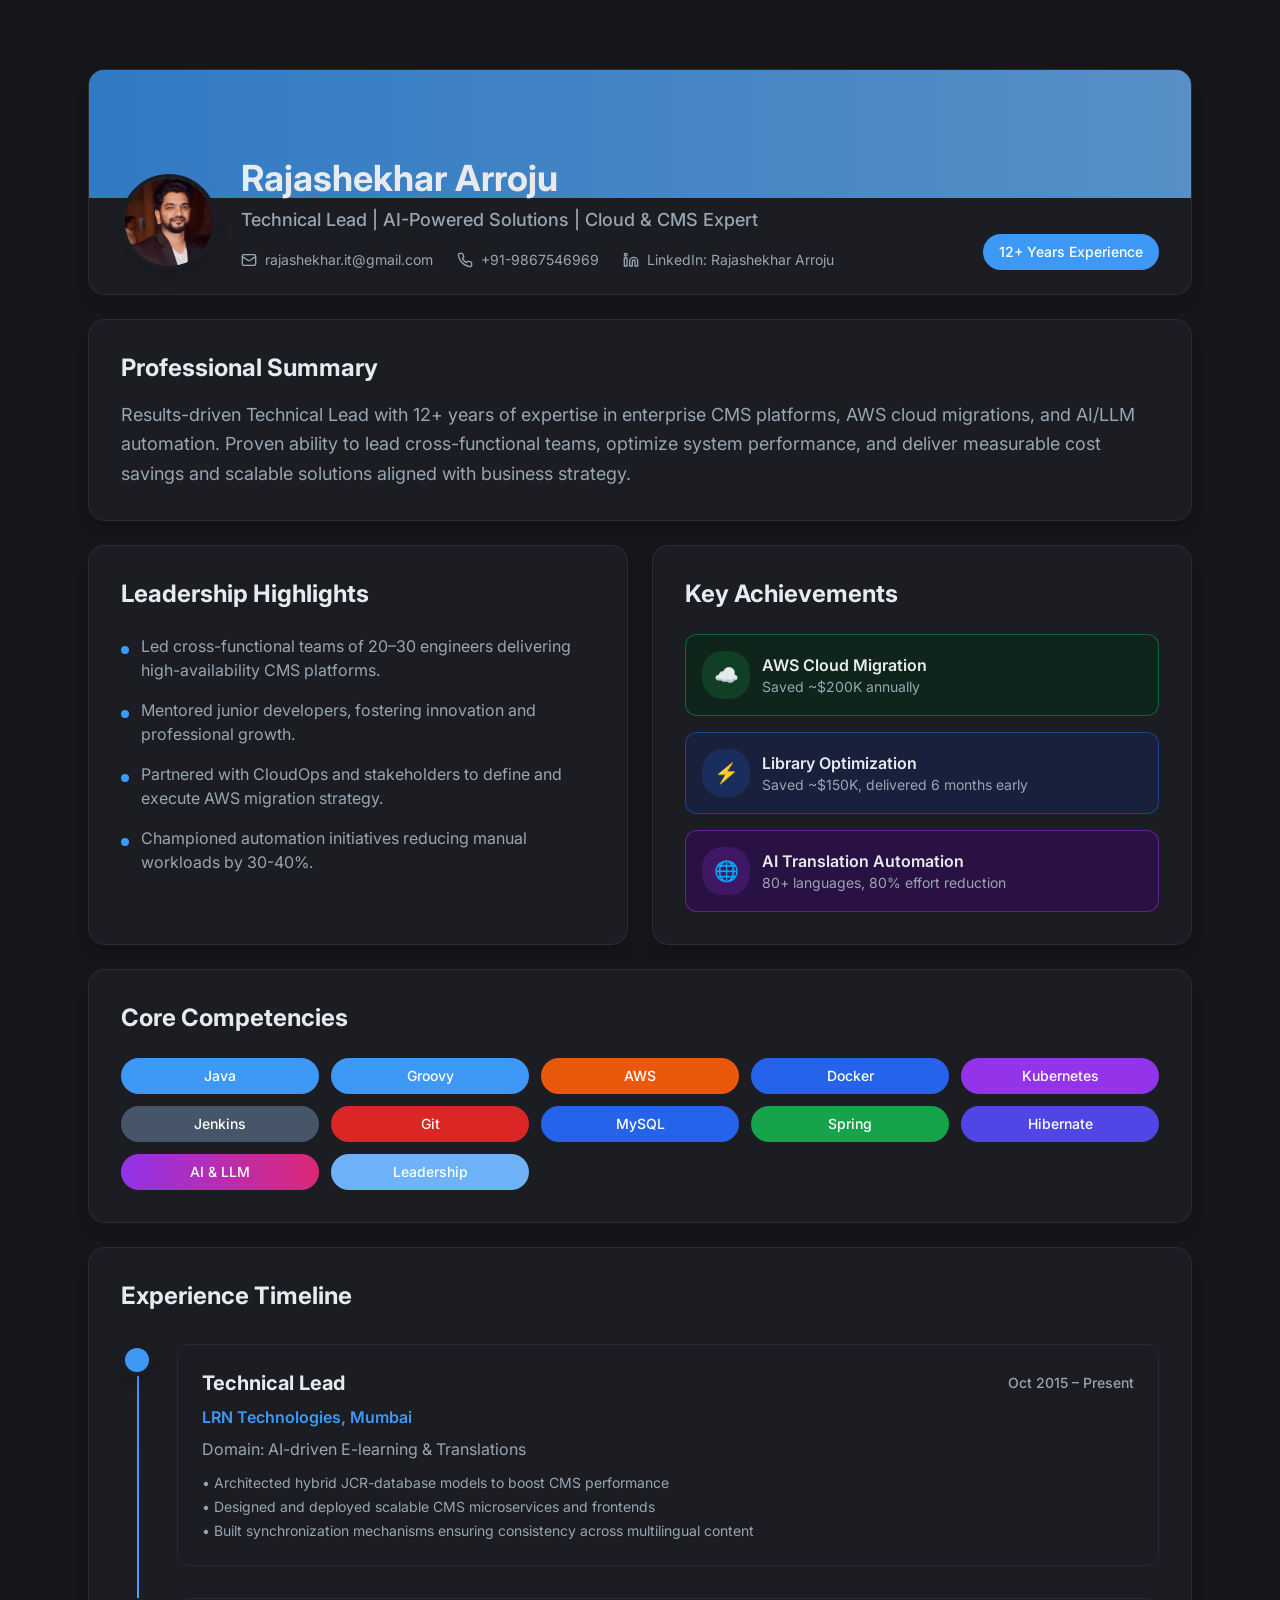
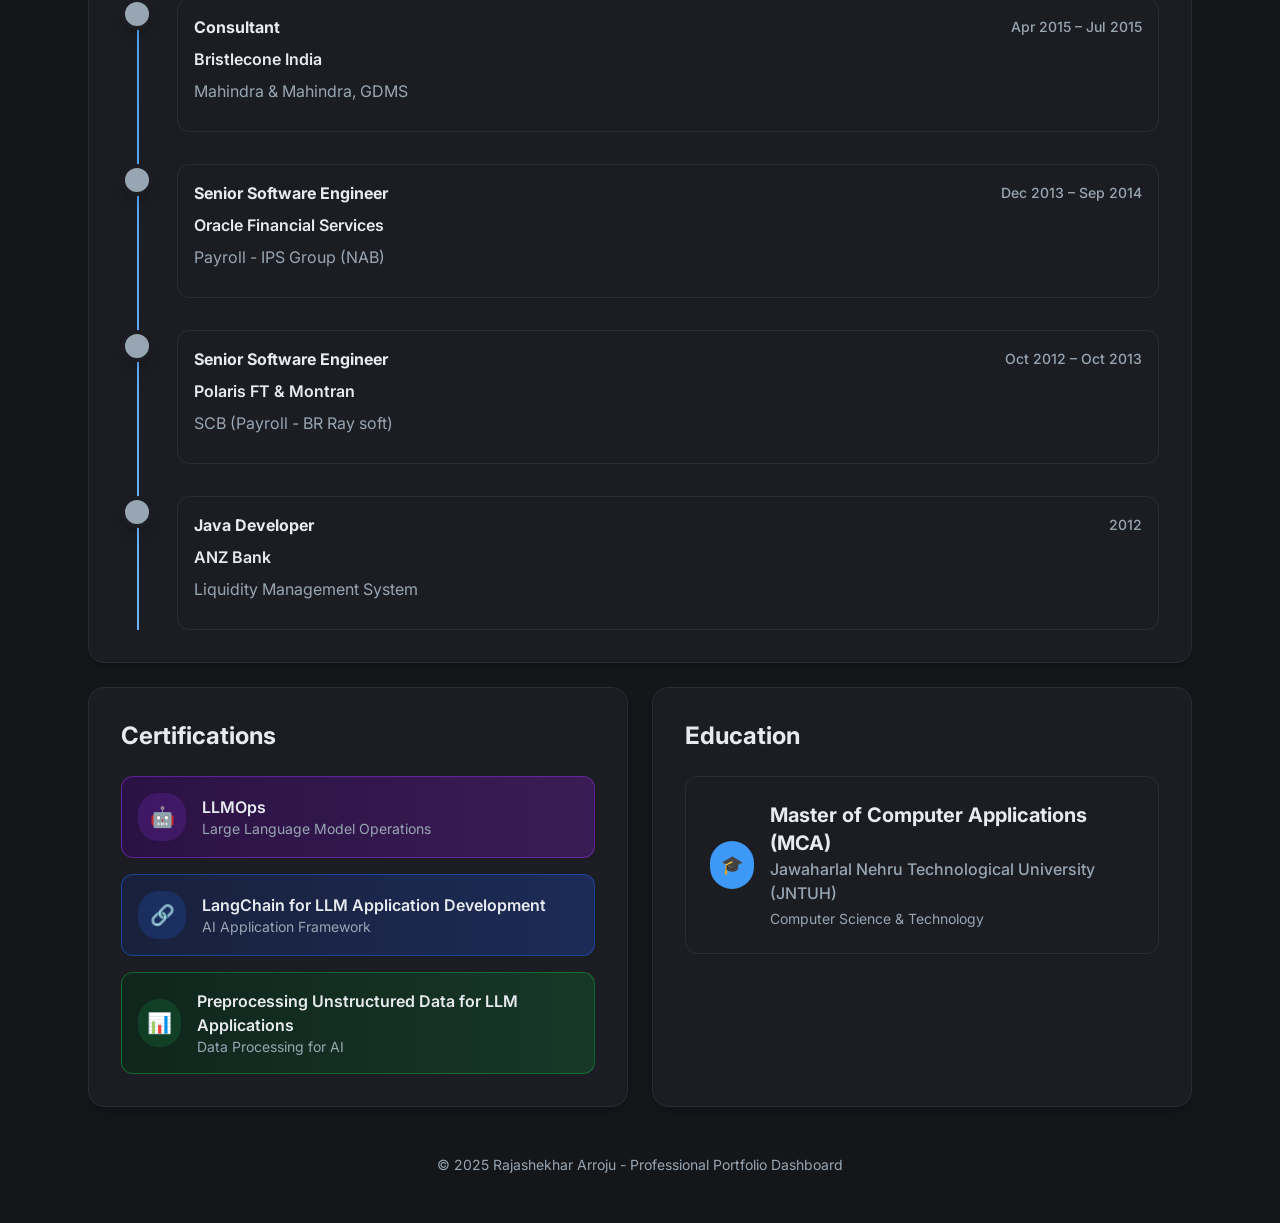
==== index.html @ a81dceb9 "commit" ====
<!DOCTYPE html>
<!-- saved from url=(0079)https://24772c05-4d89-42de-9562-863d1215e40b-00-3aj5iobzxlin5.spock.replit.dev/ -->
<html lang="en"><head><meta http-equiv="Content-Type" content="text/html; charset=UTF-8">
    <script type="module">
import { createHotContext } from "/@vite/client";
const hot = createHotContext("/__dummy__runtime-error-plugin");

function sendError(error) {
  if (!(error instanceof Error)) {
    error = new Error("(unknown runtime error)");
  }
  const serialized = {
    message: error.message,
    stack: error.stack,
  };
  hot.send("runtime-error-plugin:error", serialized);
}

window.addEventListener("error", (evt) => {
  sendError(evt.error);
});

window.addEventListener("unhandledrejection", (evt) => {
  sendError(evt.reason);
});
</script>

    <script type="module">
import RefreshRuntime from "/@react-refresh"
RefreshRuntime.injectIntoGlobalHook(window)
window.$RefreshReg$ = () => {}
window.$RefreshSig$ = () => (type) => type
window.__vite_plugin_react_preamble_installed__ = true
</script>

    <script type="module" src="./24772c05-4d89-42de-9562-863d1215e40b-00-3aj5iobzxlin5.spock.replit.dev_files/client"></script>

    
    <meta name="viewport" content="width=device-width, initial-scale=1.0, maximum-scale=1">
    <link rel="preconnect" href="https://fonts.googleapis.com/">
    <link rel="preconnect" href="https://fonts.gstatic.com/" crossorigin="">
    <link href="./24772c05-4d89-42de-9562-863d1215e40b-00-3aj5iobzxlin5.spock.replit.dev_files/css2" rel="stylesheet">
    <script type="module">"use strict";(()=>{var P="0.2.8";var T={HIGHLIGHT_COLOR:"#0079F2",HIGHLIGHT_BG:"#0079F210",ALLOWED_DOMAIN:".replit.dev"},Q=`
  [contenteditable] {
    outline: none !important;
  }

  [contenteditable]:focus {
    outline: none !important;
  }
`,Z=`
  .beacon-highlighter {
    content: '';
    position: absolute;
    z-index: ${Number.MAX_SAFE_INTEGER-3};
    box-sizing: border-box;
    pointer-events: none;
    outline: 2px dashed ${T.HIGHLIGHT_COLOR} !important;
    outline-offset: 0 !important;
    margin: 0 !important;
    padding: 0 !important;
    transform: none !important;
    background: ${T.HIGHLIGHT_BG} !important;
    opacity: 0;
  }
  
  .beacon-hover-highlighter {
    position: fixed;
    z-index: ${Number.MAX_SAFE_INTEGER};
  }
  
  .beacon-selected-highlighter {
    position: fixed;
    pointer-events: none;
    outline: 2px solid ${T.HIGHLIGHT_COLOR} !important;
    outline-offset: 3px !important;
    background: none !important;
  }
  
  .beacon-label {
    position: absolute;
    background-color: ${T.HIGHLIGHT_COLOR};
    color: #FFFFFF;
    padding: 4px 8px;
    border-radius: 4px;
    font-size: 14px;
    font-family: monospace;
    line-height: 1;
    white-space: nowrap;
    box-shadow: 0 2px 4px rgba(0,0,0,0.2);
    transform: translateY(-100%);
    margin-top: -4px;
    left: 0;
    z-index: ${Number.MAX_SAFE_INTEGER-2};
    pointer-events: none;
    opacity: 0;
  }
  
  .beacon-hover-label {
    position: fixed;
    z-index: ${Number.MAX_SAFE_INTEGER};
  }
  
  .beacon-selected-label {
    position: fixed;
    pointer-events: none;
  }
  
  .beacon-sibling-highlighter {
    position: fixed;
    pointer-events: none;
    outline: 2px dashed ${T.HIGHLIGHT_COLOR} !important;
    outline-offset: 0 !important;
    margin: 0 !important;
    padding: 0 !important;
    transform: none !important;
    background: ${T.HIGHLIGHT_BG} !important;
  }
`;function Ne(e,i){return e[13]=1,e[14]=i>>8,e[15]=i&255,e[16]=i>>8,e[17]=i&255,e}var oe=112,le=72,ae=89,ce=115,W;function De(){let e=new Int32Array(256);for(let i=0;i<256;i++){let t=i;for(let n=0;n<8;n++)t=t&1?3988292384^t>>>1:t>>>1;e[i]=t}return e}function Ie(e){let i=-1;W||(W=De());for(let t=0;t<e.length;t++)i=W[(i^e[t])&255]^i>>>8;return i^-1}function Me(e){let i=e.length-1;for(let t=i;t>=4;t--)if(e[t-4]===9&&e[t-3]===oe&&e[t-2]===le&&e[t-1]===ae&&e[t]===ce)return t-3;return 0}function Re(e,i,t=!1){let n=new Uint8Array(13);i*=39.3701,n[0]=oe,n[1]=le,n[2]=ae,n[3]=ce,n[4]=i>>>24,n[5]=i>>>16,n[6]=i>>>8,n[7]=i&255,n[8]=n[4],n[9]=n[5],n[10]=n[6],n[11]=n[7],n[12]=1;let o=Ie(n),r=new Uint8Array(4);if(r[0]=o>>>24,r[1]=o>>>16,r[2]=o>>>8,r[3]=o&255,t){let l=Me(e);return e.set(n,l),e.set(r,l+13),e}else{let l=new Uint8Array(4);l[0]=0,l[1]=0,l[2]=0,l[3]=9;let s=new Uint8Array(54);return s.set(e,0),s.set(l,33),s.set(n,37),s.set(r,50),s}}var he="[modern-screenshot]",C=typeof window<"u",_e=C&&"Worker"in window,Oe=C&&"atob"in window,qt=C&&"btoa"in window,V=C?window.navigator?.userAgent:"",de=V.includes("Chrome"),k=V.includes("AppleWebKit")&&!de,q=V.includes("Firefox"),Pe=e=>e&&"__CONTEXT__"in e,ke=e=>e.constructor.name==="CSSFontFaceRule",Fe=e=>e.constructor.name==="CSSImportRule",y=e=>e.nodeType===1,I=e=>typeof e.className=="object",ge=e=>e.tagName==="image",Ue=e=>e.tagName==="use",x=e=>y(e)&&typeof e.style<"u"&&!I(e),$e=e=>e.nodeType===8,Be=e=>e.nodeType===3,L=e=>e.tagName==="IMG",F=e=>e.tagName==="VIDEO",We=e=>e.tagName==="CANVAS",Ge=e=>e.tagName==="TEXTAREA",Ve=e=>e.tagName==="INPUT",qe=e=>e.tagName==="STYLE",je=e=>e.tagName==="SCRIPT",ze=e=>e.tagName==="SELECT",Xe=e=>e.tagName==="SLOT",Ye=e=>e.tagName==="IFRAME",Ke=(...e)=>console.warn(he,...e);function Je(e){let i=e?.createElement?.("canvas");return i&&(i.height=i.width=1),!!i&&"toDataURL"in i&&!!i.toDataURL("image/webp").includes("image/webp")}var G=e=>e.startsWith("data:");function ue(e,i){if(e.match(/^[a-z]+:\/\//i))return e;if(C&&e.match(/^\/\//))return window.location.protocol+e;if(e.match(/^[a-z]+:/i)||!C)return e;let t=U().implementation.createHTMLDocument(),n=t.createElement("base"),o=t.createElement("a");return t.head.appendChild(n),t.body.appendChild(o),i&&(n.href=i),o.href=e,o.href}function U(e){return(e&&y(e)?e?.ownerDocument:e)??window.document}var $="http://www.w3.org/2000/svg";function Qe(e,i,t){let n=U(t).createElementNS($,"svg");return n.setAttributeNS(null,"width",e.toString()),n.setAttributeNS(null,"height",i.toString()),n.setAttributeNS(null,"viewBox",`0 0 ${e} ${i}`),n}function Ze(e,i){let t=new XMLSerializer().serializeToString(e);return i&&(t=t.replace(/[\u0000-\u0008\v\f\u000E-\u001F\uD800-\uDFFF\uFFFE\uFFFF]/gu,"")),`data:image/svg+xml;charset=utf-8,${encodeURIComponent(t)}`}async function et(e,i="image/png",t=1){try{return await new Promise((n,o)=>{e.toBlob(r=>{r?n(r):o(new Error("Blob is null"))},i,t)})}catch(n){if(Oe)return tt(e.toDataURL(i,t));throw n}}function tt(e){let[i,t]=e.split(","),n=i.match(/data:(.+);/)?.[1]??void 0,o=window.atob(t),r=o.length,l=new Uint8Array(r);for(let s=0;s<r;s+=1)l[s]=o.charCodeAt(s);return new Blob([l],{type:n})}function me(e,i){return new Promise((t,n)=>{let o=new FileReader;o.onload=()=>t(o.result),o.onerror=()=>n(o.error),o.onabort=()=>n(new Error(`Failed read blob to ${i}`)),i==="dataUrl"?o.readAsDataURL(e):i==="arrayBuffer"&&o.readAsArrayBuffer(e)})}var it=e=>me(e,"dataUrl"),nt=e=>me(e,"arrayBuffer");function H(e,i){let t=U(i).createElement("img");return t.decoding="sync",t.loading="eager",t.src=e,t}function N(e,i){return new Promise(t=>{let{timeout:n,ownerDocument:o,onError:r,onWarn:l}=i??{},s=typeof e=="string"?H(e,U(o)):e,c=null,h=null;function a(){t(s),c&&clearTimeout(c),h?.()}if(n&&(c=setTimeout(a,n)),F(s)){let d=s.currentSrc||s.src;if(!d)return s.poster?N(s.poster,i).then(t):a();if(s.readyState>=2)return a();let g=a,m=u=>{l?.("Failed video load",d,u),r?.(u),a()};h=()=>{s.removeEventListener("loadeddata",g),s.removeEventListener("error",m)},s.addEventListener("loadeddata",g,{once:!0}),s.addEventListener("error",m,{once:!0})}else{let d=ge(s)?s.href.baseVal:s.currentSrc||s.src;if(!d)return a();let g=async()=>{if(L(s)&&"decode"in s)try{await s.decode()}catch(u){l?.("Failed to decode image, trying to render anyway",s.dataset.originalSrc||d,u)}a()},m=u=>{l?.("Failed image load",s.dataset.originalSrc||d,u),a()};if(L(s)&&s.complete)return g();h=()=>{s.removeEventListener("load",g),s.removeEventListener("error",m)},s.addEventListener("load",g,{once:!0}),s.addEventListener("error",m,{once:!0})}})}async function rt(e,i){x(e)&&(L(e)||F(e)?await N(e,i):await Promise.all(["img","video"].flatMap(t=>Array.from(e.querySelectorAll(t)).map(n=>N(n,i)))))}var fe=function(){let i=0,t=()=>`0000${(Math.random()*36**4<<0).toString(36)}`.slice(-4);return()=>(i+=1,`u${t()}${i}`)}();function pe(e){return e?.split(",").map(i=>i.trim().replace(/"|'/g,"").toLowerCase()).filter(Boolean)}var ee=0;function st(e){let i=`${he}[#${ee}]`;return ee++,{time:t=>e&&console.time(`${i} ${t}`),timeEnd:t=>e&&console.timeEnd(`${i} ${t}`),warn:(...t)=>e&&Ke(...t)}}function ot(e){return{cache:e?"no-cache":"force-cache"}}async function j(e,i){return Pe(e)?e:lt(e,{...i,autoDestruct:!0})}async function lt(e,i){let{scale:t=1,workerUrl:n,workerNumber:o=1}=i||{},r=!!i?.debug,l=i?.features??!0,s=e.ownerDocument??(C?window.document:void 0),c=e.ownerDocument?.defaultView??(C?window:void 0),h=new Map,a={width:0,height:0,quality:1,type:"image/png",scale:t,backgroundColor:null,style:null,filter:null,maximumCanvasSize:0,timeout:3e4,progress:null,debug:r,fetch:{requestInit:ot(i?.fetch?.bypassingCache),placeholderImage:"[data-uri]",bypassingCache:!1,...i?.fetch},fetchFn:null,font:{},drawImageInterval:100,workerUrl:null,workerNumber:o,onCloneNode:null,onEmbedNode:null,onCreateForeignObjectSvg:null,includeStyleProperties:null,autoDestruct:!1,...i,__CONTEXT__:!0,log:st(r),node:e,ownerDocument:s,ownerWindow:c,dpi:t===1?null:96*t,svgStyleElement:be(s),svgDefsElement:s?.createElementNS($,"defs"),svgStyles:new Map,defaultComputedStyles:new Map,workers:[...Array.from({length:_e&&n&&o?o:0})].map(()=>{try{let m=new Worker(n);return m.onmessage=async u=>{let{url:f,result:p}=u.data;p?h.get(f)?.resolve?.(p):h.get(f)?.reject?.(new Error(`Error receiving message from worker: ${f}`))},m.onmessageerror=u=>{let{url:f}=u.data;h.get(f)?.reject?.(new Error(`Error receiving message from worker: ${f}`))},m}catch(m){return a.log.warn("Failed to new Worker",m),null}}).filter(Boolean),fontFamilies:new Map,fontCssTexts:new Map,acceptOfImage:`${[Je(s)&&"image/webp","image/svg+xml","image/*","*/*"].filter(Boolean).join(",")};q=0.8`,requests:h,drawImageCount:0,tasks:[],features:l,isEnable:m=>m==="restoreScrollPosition"?typeof l=="boolean"?!1:l[m]??!1:typeof l=="boolean"?l:l[m]??!0};a.log.time("wait until load"),await rt(e,{timeout:a.timeout,onWarn:a.log.warn}),a.log.timeEnd("wait until load");let{width:d,height:g}=at(e,a);return a.width=d,a.height=g,a}function be(e){if(!e)return;let i=e.createElement("style"),t=i.ownerDocument.createTextNode(`
.______background-clip--text {
  background-clip: text;
  -webkit-background-clip: text;
}
`);return i.appendChild(t),i}function at(e,i){let{width:t,height:n}=i;if(y(e)&&(!t||!n)){let o=e.getBoundingClientRect();t=t||o.width||Number(e.getAttribute("width"))||0,n=n||o.height||Number(e.getAttribute("height"))||0}return{width:t,height:n}}async function ct(e,i){let{log:t,timeout:n,drawImageCount:o,drawImageInterval:r}=i;t.time("image to canvas");let l=await N(e,{timeout:n,onWarn:i.log.warn}),{canvas:s,context2d:c}=ht(e.ownerDocument,i),h=()=>{try{c?.drawImage(l,0,0,s.width,s.height)}catch(a){i.log.warn("Failed to drawImage",a)}};if(h(),i.isEnable("fixSvgXmlDecode"))for(let a=0;a<o;a++)await new Promise(d=>{setTimeout(()=>{h(),d()},a+r)});return i.drawImageCount=0,t.timeEnd("image to canvas"),s}function ht(e,i){let{width:t,height:n,scale:o,backgroundColor:r,maximumCanvasSize:l}=i,s=e.createElement("canvas");s.width=Math.floor(t*o),s.height=Math.floor(n*o),s.style.width=`${t}px`,s.style.height=`${n}px`,l&&(s.width>l||s.height>l)&&(s.width>l&&s.height>l?s.width>s.height?(s.height*=l/s.width,s.width=l):(s.width*=l/s.height,s.height=l):s.width>l?(s.height*=l/s.width,s.width=l):(s.width*=l/s.height,s.height=l));let c=s.getContext("2d");return c&&r&&(c.fillStyle=r,c.fillRect(0,0,s.width,s.height)),{canvas:s,context2d:c}}function Ee(e,i){if(e.ownerDocument)try{let r=e.toDataURL();if(r!=="data:,")return H(r,e.ownerDocument)}catch(r){i.log.warn("Failed to clone canvas",r)}let t=e.cloneNode(!1),n=e.getContext("2d"),o=t.getContext("2d");try{return n&&o&&o.putImageData(n.getImageData(0,0,e.width,e.height),0,0),t}catch(r){i.log.warn("Failed to clone canvas",r)}return t}function dt(e,i){try{if(e?.contentDocument?.body)return z(e.contentDocument.body,i)}catch(t){i.log.warn("Failed to clone iframe",t)}return e.cloneNode(!1)}function gt(e){let i=e.cloneNode(!1);return e.currentSrc&&e.currentSrc!==e.src&&(i.src=e.currentSrc,i.srcset=""),i.loading==="lazy"&&(i.loading="eager"),i}async function ut(e,i){if(e.ownerDocument&&!e.currentSrc&&e.poster)return H(e.poster,e.ownerDocument);let t=e.cloneNode(!1);t.crossOrigin="anonymous",e.currentSrc&&e.currentSrc!==e.src&&(t.src=e.currentSrc);let n=t.ownerDocument;if(n){let o=!0;if(await N(t,{onError:()=>o=!1,onWarn:i.log.warn}),!o)return e.poster?H(e.poster,e.ownerDocument):t;t.currentTime=e.currentTime,await new Promise(l=>{t.addEventListener("seeked",l,{once:!0})});let r=n.createElement("canvas");r.width=e.offsetWidth,r.height=e.offsetHeight;try{let l=r.getContext("2d");l&&l.drawImage(t,0,0,r.width,r.height)}catch(l){return i.log.warn("Failed to clone video",l),e.poster?H(e.poster,e.ownerDocument):t}return Ee(r,i)}return t}function mt(e,i){return We(e)?Ee(e,i):Ye(e)?dt(e,i):L(e)?gt(e):F(e)?ut(e,i):e.cloneNode(!1)}function ft(e){let i=e.sandbox;if(!i){let{ownerDocument:t}=e;try{t&&(i=t.createElement("iframe"),i.id=`__SANDBOX__-${fe()}`,i.width="0",i.height="0",i.style.visibility="hidden",i.style.position="fixed",t.body.appendChild(i),i.contentWindow?.document.write('<!DOCTYPE html><meta charset="UTF-8"><title></title><body>'),e.sandbox=i)}catch(n){e.log.warn("Failed to getSandBox",n)}}return i}var pt=["width","height","-webkit-text-fill-color"],bt=["stroke","fill"];function we(e,i,t){let{defaultComputedStyles:n}=t,o=e.nodeName.toLowerCase(),r=I(e)&&o!=="svg",l=r?bt.map(f=>[f,e.getAttribute(f)]).filter(([,f])=>f!==null):[],s=[r&&"svg",o,l.map((f,p)=>`${f}=${p}`).join(","),i].filter(Boolean).join(":");if(n.has(s))return n.get(s);let h=ft(t)?.contentWindow;if(!h)return new Map;let a=h?.document,d,g;r?(d=a.createElementNS($,"svg"),g=d.ownerDocument.createElementNS(d.namespaceURI,o),l.forEach(([f,p])=>{g.setAttributeNS(null,f,p)}),d.appendChild(g)):d=g=a.createElement(o),g.textContent=" ",a.body.appendChild(d);let m=h.getComputedStyle(g,i),u=new Map;for(let f=m.length,p=0;p<f;p++){let b=m.item(p);pt.includes(b)||u.set(b,m.getPropertyValue(b))}return a.body.removeChild(d),n.set(s,u),u}function ve(e,i,t){let n=new Map,o=[],r=new Map;if(t)for(let s of t)l(s);else for(let s=e.length,c=0;c<s;c++){let h=e.item(c);l(h)}for(let s=o.length,c=0;c<s;c++)r.get(o[c])?.forEach((h,a)=>n.set(a,h));function l(s){let c=e.getPropertyValue(s),h=e.getPropertyPriority(s),a=s.lastIndexOf("-"),d=a>-1?s.substring(0,a):void 0;if(d){let g=r.get(d);g||(g=new Map,r.set(d,g)),g.set(s,[c,h])}i.get(s)===c&&!h||(d?o.push(d):n.set(s,[c,h]))}return n}function Et(e,i,t,n){let{ownerWindow:o,includeStyleProperties:r,currentParentNodeStyle:l}=n,s=i.style,c=o.getComputedStyle(e),h=we(e,null,n);l?.forEach((d,g)=>{h.delete(g)});let a=ve(c,h,r);a.delete("transition-property"),a.delete("all"),a.delete("d"),a.delete("content"),t&&(a.delete("margin-top"),a.delete("margin-right"),a.delete("margin-bottom"),a.delete("margin-left"),a.delete("margin-block-start"),a.delete("margin-block-end"),a.delete("margin-inline-start"),a.delete("margin-inline-end"),a.set("box-sizing",["border-box",""])),a.get("background-clip")?.[0]==="text"&&i.classList.add("______background-clip--text"),de&&(a.has("font-kerning")||a.set("font-kerning",["normal",""]),(a.get("overflow-x")?.[0]==="hidden"||a.get("overflow-y")?.[0]==="hidden")&&a.get("text-overflow")?.[0]==="ellipsis"&&e.scrollWidth===e.clientWidth&&a.set("text-overflow",["clip",""]));for(let d=s.length,g=0;g<d;g++)s.removeProperty(s.item(g));return a.forEach(([d,g],m)=>{s.setProperty(m,d,g)}),a}function wt(e,i){(Ge(e)||Ve(e)||ze(e))&&i.setAttribute("value",e.value)}var vt=[":before",":after"],yt=[":-webkit-scrollbar",":-webkit-scrollbar-button",":-webkit-scrollbar-thumb",":-webkit-scrollbar-track",":-webkit-scrollbar-track-piece",":-webkit-scrollbar-corner",":-webkit-resizer"];function St(e,i,t,n,o){let{ownerWindow:r,svgStyleElement:l,svgStyles:s,currentNodeStyle:c}=n;if(!l||!r)return;function h(a){let d=r.getComputedStyle(e,a),g=d.getPropertyValue("content");if(!g||g==="none")return;o?.(g),g=g.replace(/(')|(")|(counter\(.+\))/g,"");let m=[fe()],u=we(e,a,n);c?.forEach((E,v)=>{u.delete(v)});let f=ve(d,u,n.includeStyleProperties);f.delete("content"),f.delete("-webkit-locale"),f.get("background-clip")?.[0]==="text"&&i.classList.add("______background-clip--text");let p=[`content: '${g}';`];if(f.forEach(([E,v],A)=>{p.push(`${A}: ${E}${v?" !important":""};`)}),p.length===1)return;try{i.className=[i.className,...m].join(" ")}catch(E){n.log.warn("Failed to copyPseudoClass",E);return}let b=p.join(`
  `),w=s.get(b);w||(w=[],s.set(b,w)),w.push(`.${m[0]}:${a}`)}vt.forEach(h),t&&yt.forEach(h)}var te=new Set(["symbol"]);async function ie(e,i,t,n,o){if(y(t)&&(qe(t)||je(t))||n.filter&&!n.filter(t))return;te.has(i.nodeName)||te.has(t.nodeName)?n.currentParentNodeStyle=void 0:n.currentParentNodeStyle=n.currentNodeStyle;let r=await z(t,n,!1,o);n.isEnable("restoreScrollPosition")&&At(e,r),i.appendChild(r)}async function ne(e,i,t,n){let o=(y(e)?e.shadowRoot?.firstChild:void 0)??e.firstChild;for(let r=o;r;r=r.nextSibling)if(!$e(r))if(y(r)&&Xe(r)&&typeof r.assignedNodes=="function"){let l=r.assignedNodes();for(let s=0;s<l.length;s++)await ie(e,i,l[s],t,n)}else await ie(e,i,r,t,n)}function At(e,i){if(!x(e)||!x(i))return;let{scrollTop:t,scrollLeft:n}=e;if(!t&&!n)return;let{transform:o}=i.style,r=new DOMMatrix(o),{a:l,b:s,c,d:h}=r;r.a=1,r.b=0,r.c=0,r.d=1,r.translateSelf(-n,-t),r.a=l,r.b=s,r.c=c,r.d=h,i.style.transform=r.toString()}function Tt(e,i){let{backgroundColor:t,width:n,height:o,style:r}=i,l=e.style;if(t&&l.setProperty("background-color",t,"important"),n&&l.setProperty("width",`${n}px`,"important"),o&&l.setProperty("height",`${o}px`,"important"),r)for(let s in r)l[s]=r[s]}var Ct=/^[\w-:]+$/;async function z(e,i,t=!1,n){let{ownerDocument:o,ownerWindow:r,fontFamilies:l}=i;if(o&&Be(e))return n&&/\S/.test(e.data)&&n(e.data),o.createTextNode(e.data);if(o&&r&&y(e)&&(x(e)||I(e))){let c=await mt(e,i);if(i.isEnable("removeAbnormalAttributes")){let u=c.getAttributeNames();for(let f=u.length,p=0;p<f;p++){let b=u[p];Ct.test(b)||c.removeAttribute(b)}}let h=i.currentNodeStyle=Et(e,c,t,i);t&&Tt(c,i);let a=!1;if(i.isEnable("copyScrollbar")){let u=[h.get("overflow-x")?.[0],h.get("overflow-y")?.[0]];a=u.includes("scroll")||(u.includes("auto")||u.includes("overlay"))&&(e.scrollHeight>e.clientHeight||e.scrollWidth>e.clientWidth)}let d=h.get("text-transform")?.[0],g=pe(h.get("font-family")?.[0]),m=g?u=>{d==="uppercase"?u=u.toUpperCase():d==="lowercase"?u=u.toLowerCase():d==="capitalize"&&(u=u[0].toUpperCase()+u.substring(1)),g.forEach(f=>{let p=l.get(f);p||l.set(f,p=new Set),u.split("").forEach(b=>p.add(b))})}:void 0;return St(e,c,a,i,m),wt(e,c),F(e)||await ne(e,c,i,m),c}let s=e.cloneNode(!1);return await ne(e,s,i),s}function Ht(e){if(e.ownerDocument=void 0,e.ownerWindow=void 0,e.svgStyleElement=void 0,e.svgDefsElement=void 0,e.svgStyles.clear(),e.defaultComputedStyles.clear(),e.sandbox){try{e.sandbox.remove()}catch(i){e.log.warn("Failed to destroyContext",i)}e.sandbox=void 0}e.workers=[],e.fontFamilies.clear(),e.fontCssTexts.clear(),e.requests.clear(),e.tasks=[]}function Lt(e){let{url:i,timeout:t,responseType:n,...o}=e,r=new AbortController,l=t?setTimeout(()=>r.abort(),t):void 0;return fetch(i,{signal:r.signal,...o}).then(s=>{if(!s.ok)throw new Error("Failed fetch, not 2xx response",{cause:s});switch(n){case"arrayBuffer":return s.arrayBuffer();case"dataUrl":return s.blob().then(it);case"text":default:return s.text()}}).finally(()=>clearTimeout(l))}function D(e,i){let{url:t,requestType:n="text",responseType:o="text",imageDom:r}=i,l=t,{timeout:s,acceptOfImage:c,requests:h,fetchFn:a,fetch:{requestInit:d,bypassingCache:g,placeholderImage:m},font:u,workers:f,fontFamilies:p}=e;n==="image"&&(k||q)&&e.drawImageCount++;let b=h.get(t);if(!b){g&&g instanceof RegExp&&g.test(l)&&(l+=(/\?/.test(l)?"&":"?")+new Date().getTime());let w=n.startsWith("font")&&u&&u.minify,E=new Set;w&&n.split(";")[1].split(",").forEach(O=>{p.has(O)&&p.get(O).forEach(J=>E.add(J))});let v=w&&E.size,A={url:l,timeout:s,responseType:v?"arrayBuffer":o,headers:n==="image"?{accept:c}:void 0,...d};b={type:n,resolve:void 0,reject:void 0,response:null},b.response=(async()=>{if(a&&n==="image"){let S=await a(t);if(S)return S}return!k&&t.startsWith("http")&&f.length?new Promise((S,O)=>{f[h.size&f.length-1].postMessage({rawUrl:t,...A}),b.resolve=S,b.reject=O}):Lt(A)})().catch(S=>{if(h.delete(t),n==="image"&&m)return e.log.warn("Failed to fetch image base64, trying to use placeholder image",l),typeof m=="string"?m:m(r);throw S}),h.set(t,b)}return b.response}async function ye(e,i,t,n){if(!Se(e))return e;for(let[o,r]of xt(e,i))try{let l=await D(t,{url:r,requestType:n?"image":"text",responseType:"dataUrl"});e=e.replace(Nt(o),`$1${l}$3`)}catch(l){t.log.warn("Failed to fetch css data url",o,l)}return e}function Se(e){return/url\((['"]?)([^'"]+?)\1\)/.test(e)}var Ae=/url\((['"]?)([^'"]+?)\1\)/g;function xt(e,i){let t=[];return e.replace(Ae,(n,o,r)=>(t.push([r,ue(r,i)]),n)),t.filter(([n])=>!G(n))}function Nt(e){let i=e.replace(/([.*+?^${}()|\[\]\/\\])/g,"\\$1");return new RegExp(`(url\\(['"]?)(${i})(['"]?\\))`,"g")}var Dt=["background-image","border-image-source","-webkit-border-image","-webkit-mask-image","list-style-image"];function It(e,i){return Dt.map(t=>{let n=e.getPropertyValue(t);return!n||n==="none"?null:((k||q)&&i.drawImageCount++,ye(n,null,i,!0).then(o=>{!o||n===o||e.setProperty(t,o,e.getPropertyPriority(t))}))}).filter(Boolean)}function Mt(e,i){if(L(e)){let t=e.currentSrc||e.src;if(!G(t))return[D(i,{url:t,imageDom:e,requestType:"image",responseType:"dataUrl"}).then(n=>{n&&(e.srcset="",e.dataset.originalSrc=t,e.src=n||"")})];(k||q)&&i.drawImageCount++}else if(I(e)&&!G(e.href.baseVal)){let t=e.href.baseVal;return[D(i,{url:t,imageDom:e,requestType:"image",responseType:"dataUrl"}).then(n=>{n&&(e.dataset.originalSrc=t,e.href.baseVal=n||"")})]}return[]}function Rt(e,i){let{ownerDocument:t,svgDefsElement:n}=i,o=e.getAttribute("href")??e.getAttribute("xlink:href");if(!o)return[];let[r,l]=o.split("#");if(l){let s=`#${l}`,c=t?.querySelector(`svg ${s}`);if(r&&e.setAttribute("href",s),n?.querySelector(s))return[];if(c)return n?.appendChild(c.cloneNode(!0)),[];if(r)return[D(i,{url:r,responseType:"text"}).then(h=>{n?.insertAdjacentHTML("beforeend",h)})]}return[]}function Te(e,i){let{tasks:t}=i;y(e)&&((L(e)||ge(e))&&t.push(...Mt(e,i)),Ue(e)&&t.push(...Rt(e,i))),x(e)&&t.push(...It(e.style,i)),e.childNodes.forEach(n=>{Te(n,i)})}async function _t(e,i){let{ownerDocument:t,svgStyleElement:n,fontFamilies:o,fontCssTexts:r,tasks:l,font:s}=i;if(!(!t||!n||!o.size))if(s&&s.cssText){let c=se(s.cssText,i);n.appendChild(t.createTextNode(`${c}
`))}else{let c=Array.from(t.styleSheets).filter(a=>{try{return"cssRules"in a&&!!a.cssRules.length}catch(d){return i.log.warn(`Error while reading CSS rules from ${a.href}`,d),!1}});await Promise.all(c.flatMap(a=>Array.from(a.cssRules).map(async(d,g)=>{if(Fe(d)){let m=g+1,u=d.href,f="";try{f=await D(i,{url:u,requestType:"text",responseType:"text"})}catch(b){i.log.warn(`Error fetch remote css import from ${u}`,b)}let p=f.replace(Ae,(b,w,E)=>b.replace(E,ue(E,u)));for(let b of Pt(p))try{a.insertRule(b,b.startsWith("@import")?m+=1:a.cssRules.length)}catch(w){i.log.warn("Error inserting rule from remote css import",{rule:b,error:w})}}}))),c.flatMap(a=>Array.from(a.cssRules)).filter(a=>ke(a)&&Se(a.style.getPropertyValue("src"))&&pe(a.style.getPropertyValue("font-family"))?.some(d=>o.has(d))).forEach(a=>{let d=a,g=r.get(d.cssText);g?n.appendChild(t.createTextNode(`${g}
`)):l.push(ye(d.cssText,d.parentStyleSheet?d.parentStyleSheet.href:null,i).then(m=>{m=se(m,i),r.set(d.cssText,m),n.appendChild(t.createTextNode(`${m}
`))}))})}}var Ot=/(\/\*[\s\S]*?\*\/)/g,re=/((@.*?keyframes [\s\S]*?){([\s\S]*?}\s*?)})/gi;function Pt(e){if(e==null)return[];let i=[],t=e.replace(Ot,"");for(;;){let r=re.exec(t);if(!r)break;i.push(r[0])}t=t.replace(re,"");let n=/@import[\s\S]*?url\([^)]*\)[\s\S]*?;/gi,o=new RegExp("((\\s*?(?:\\/\\*[\\s\\S]*?\\*\\/)?\\s*?@media[\\s\\S]*?){([\\s\\S]*?)}\\s*?})|(([\\s\\S]*?){([\\s\\S]*?)})","gi");for(;;){let r=n.exec(t);if(r)o.lastIndex=n.lastIndex;else if(r=o.exec(t),r)n.lastIndex=o.lastIndex;else break;i.push(r[0])}return i}var kt=/url\([^)]+\)\s*format\((["']?)([^"']+)\1\)/g,Ft=/src:\s*(?:url\([^)]+\)\s*format\([^)]+\)[,;]\s*)+/g;function se(e,i){let{font:t}=i,n=t?t?.preferredFormat:void 0;return n?e.replace(Ft,o=>{for(;;){let[r,,l]=kt.exec(o)||[];if(!l)return"";if(l===n)return`src: ${r};`}}):e}async function Ut(e,i){let t=await j(e,i);if(y(t.node)&&I(t.node))return t.node;let{ownerDocument:n,log:o,tasks:r,svgStyleElement:l,svgDefsElement:s,svgStyles:c,font:h,progress:a,autoDestruct:d,onCloneNode:g,onEmbedNode:m,onCreateForeignObjectSvg:u}=t;o.time("clone node");let f=await z(t.node,t,!0);if(l&&n){let v="";c.forEach((A,S)=>{v+=`${A.join(`,
`)} {
  ${S}
}
`}),l.appendChild(n.createTextNode(v))}o.timeEnd("clone node"),await g?.(f),h!==!1&&y(f)&&(o.time("embed web font"),await _t(f,t),o.timeEnd("embed web font")),o.time("embed node"),Te(f,t);let p=r.length,b=0,w=async()=>{for(;;){let v=r.pop();if(!v)break;try{await v}catch(A){t.log.warn("Failed to run task",A)}a?.(++b,p)}};a?.(b,p),await Promise.all([...Array.from({length:4})].map(w)),o.timeEnd("embed node"),await m?.(f);let E=$t(f,t);return s&&E.insertBefore(s,E.children[0]),l&&E.insertBefore(l,E.children[0]),d&&Ht(t),await u?.(E),E}function $t(e,i){let{width:t,height:n}=i,o=Qe(t,n,e.ownerDocument),r=o.ownerDocument.createElementNS(o.namespaceURI,"foreignObject");return r.setAttributeNS(null,"x","0%"),r.setAttributeNS(null,"y","0%"),r.setAttributeNS(null,"width","100%"),r.setAttributeNS(null,"height","100%"),r.append(e),o.appendChild(r),o}async function Bt(e,i){let t=await j(e,i),n=await Ut(t),o=Ze(n,t.isEnable("removeControlCharacter"));t.autoDestruct||(t.svgStyleElement=be(t.ownerDocument),t.svgDefsElement=t.ownerDocument?.createElementNS($,"defs"),t.svgStyles.clear());let r=H(o,n.ownerDocument);return await ct(r,t)}async function Ce(e,i){let t=await j(e,i),{log:n,type:o,quality:r,dpi:l}=t,s=await Bt(t);n.time("canvas to blob");let c=await et(s,o,r);if(["image/png","image/jpeg"].includes(o)&&l){let h=await nt(c.slice(0,33)),a=new Uint8Array(h);return o==="image/png"?a=Re(a,l):o==="image/jpeg"&&(a=Ne(a,l)),n.timeEnd("canvas to blob"),new Blob([a,c.slice(33)],{type:o})}return n.timeEnd("canvas to blob"),c}var M={METADATA:"data-replit-metadata",COMPONENT_NAME:"data-component-name"};function He(e){if(e.startsWith("http://localhost:"))return!0;try{return new URL(e).hostname.endsWith(T.ALLOWED_DOMAIN)}catch{return!1}}function Y(e){if(!e)return null;let i=document.elementFromPoint(e.clientX,e.clientY);return i instanceof HTMLElement?i:null}function Jt(e,i=300){if(!e)return"";let t=String(e);return t.length<=i?t:t.slice(0,i)+"..."}function X(e){if(e)return{tagName:e.tagName.toLowerCase(),className:e.className.toString?e.className.toString():String(e.className),textContent:e.textContent??"",id:e.id}}function B(e){return e.getAttribute(M.COMPONENT_NAME)??e.tagName.toLowerCase()}function K(e){let i=window.getComputedStyle(e),t=e.parentElement,n=e.nextElementSibling,o=t?.parentElement??null,r={backgroundColor:i.backgroundColor,color:i.color,display:i.display,position:i.position,width:i.width,height:i.height,fontSize:i.fontSize,fontFamily:i.fontFamily,fontWeight:i.fontWeight,margin:i.margin,padding:i.padding,textAlign:i.textAlign};return{elementPath:e.getAttribute(M.METADATA)??"",elementName:B(e),textContent:e.textContent??"",originalTextContent:e.getAttribute("data-original-text")?decodeURIComponent(e.getAttribute("data-original-text")??""):void 0,srcAttribute:e.getAttribute("src")??"",hasChildElements:e.childElementCount>0,id:e.id,className:e.className.toString?e.className.toString():String(e.className),computedStyles:r,textAlign:i.textAlign,relatedElements:{parent:X(t),nextSibling:X(n),grandParent:X(o)}}}async function Le(e){try{let t=window.getComputedStyle(e).backgroundColor;return Wt(t)&&(t=window.getComputedStyle(document.documentElement).backgroundColor),await Ce(e,{type:"image/png",backgroundColor:t,fetch:{requestInit:{mode:"no-cors"}}})}catch(i){console.error("[replit-cartographer] Failed to take screenshot:",i);return}}function Wt(e){return e==="transparent"||e==="rgba(0, 0, 0, 0)"||e.endsWith(", 0)")||e.endsWith(",0)")}function R(e){let i=e.getAttribute(M.METADATA);if(!i)return[];let t=`[${M.METADATA}="${i}"]`;return Array.from(document.querySelectorAll(t)).filter(o=>o instanceof HTMLElement).filter(o=>o!==e)}var _=class{selectedElement=null;selectedSiblingElements=[];isActive=!1;lastHighlightedElement=null;enableEditing=!1;shadowHost=null;shadowRoot=null;hoverHighlighter=null;hoverLabel=null;selectedHighlighter=null;selectedLabel=null;hoverSiblingHighlighters=[];selectedSiblingHighlighters=[];mutationObserver=null;constructor(){this.setupMessageListener(),this.notifyScriptLoaded()}initializeHighlighter(){this.shadowHost=document.createElement("div"),this.shadowHost.style.all="initial",this.shadowRoot=this.shadowHost.attachShadow({mode:"open"}),document.body.appendChild(this.shadowHost);let i=document.createElement("style");i.textContent=Z,this.shadowRoot.appendChild(i);let t=document.createElement("style");t.textContent=Q,document.head.appendChild(t),this.hoverHighlighter=document.createElement("div"),this.hoverLabel=document.createElement("div"),this.hoverHighlighter.className="beacon-highlighter beacon-hover-highlighter",this.hoverLabel.className="beacon-label beacon-hover-label",this.selectedHighlighter=document.createElement("div"),this.selectedLabel=document.createElement("div"),this.selectedHighlighter.className="beacon-highlighter beacon-selected-highlighter",this.selectedLabel.className="beacon-label beacon-selected-label",this.shadowRoot.appendChild(this.selectedHighlighter),this.shadowRoot.appendChild(this.selectedLabel),this.shadowRoot.appendChild(this.hoverHighlighter),this.shadowRoot.appendChild(this.hoverLabel)}setupMessageListener(){window.addEventListener("message",this.handleMessage.bind(this))}notifyScriptLoaded(){this.postMessageToParent({type:"SELECTOR_SCRIPT_LOADED",timestamp:Date.now(),version:P})}postMessageToParent(i){window.parent&&window.parent.postMessage(i,"*")}handleMouseMove=i=>{if(this.isActive&&this.hoverHighlighter){let t=Y(i);if(!t||t===this.hoverHighlighter||t===this.selectedHighlighter||t===this.shadowHost||this.selectedSiblingHighlighters.includes(t)||this.hoverSiblingHighlighters.includes(t)){this.hideHighlight(this.hoverHighlighter,this.hoverLabel),this.lastHighlightedElement=null,this.clearHoverSiblingHighlighters();return}if(t===this.selectedElement){this.hideHighlight(this.hoverHighlighter,this.hoverLabel),this.lastHighlightedElement=null,this.clearHoverSiblingHighlighters();return}this.lastHighlightedElement&&this.lastHighlightedElement!==t&&this.lastHighlightedElement!==this.selectedElement&&this.lastHighlightedElement.removeAttribute("contenteditable"),this.lastHighlightedElement=t,this.updateHighlighterPosition(t,this.hoverHighlighter,this.hoverLabel)}};handleMouseLeave=()=>{this.isActive&&(this.hoverHighlighter&&(this.hoverHighlighter.style.opacity="0"),this.hoverLabel&&(this.hoverLabel.style.opacity="0"),this.hoverSiblingHighlighters.length>0&&this.clearHoverSiblingHighlighters(),this.lastHighlightedElement&&this.lastHighlightedElement!==this.selectedElement&&this.lastHighlightedElement.removeAttribute("contenteditable"))};calculateLabelPosition(i,t){return t<28?{top:`${t+window.scrollY}px`,left:`${i.left+window.scrollX}px`,transform:"none",marginTop:"2px"}:{top:`${t+window.scrollY}px`,left:`${i.left+window.scrollX}px`,transform:"translateY(-100%)",marginTop:"-4px"}}updateHighlighterPosition(i,t,n){if(!t||!n)return;let o=R(i);this.enableEditing&&o.length<=1&&i===this.selectedElement&&i.childElementCount===0&&i.tagName.toLowerCase()!=="img"&&i.setAttribute("contenteditable","plaintext-only");let r=i.getBoundingClientRect(),l=window.innerHeight,s=Math.max(0,r.top),c=Math.min(l,r.bottom),h=Math.max(0,c-s);Object.assign(t.style,{opacity:h>0?"1":"0",top:`${s}px`,left:`${r.left}px`,width:`${r.width}px`,height:`${h}px`}),n.textContent=B(i);let a=this.calculateLabelPosition(r,s);Object.assign(n.style,{...a,opacity:h>0?"1":"0"}),t===this.selectedHighlighter?this.highlightSelectedSiblings(i):this.highlightHoverSiblings(i)}hideHighlight(i,t){i&&(i.style.opacity="0"),t&&(t.style.opacity="0");let n=i===this.hoverHighlighter,o=i===this.selectedHighlighter;n&&this.clearHoverSiblingHighlighters(),o&&this.clearSelectedSiblingHighlighters()}handleClick=async i=>{if(!this.isActive)return;i.preventDefault(),i.stopPropagation();let t=Y(i);if((!t||t===this.hoverHighlighter||t===this.selectedHighlighter||t===this.shadowHost)&&(t=this.lastHighlightedElement),!t||t===this.selectedElement)return;this.unselectCurrentElement(),this.clearSelectedSiblingHighlighters(),this.selectedElement=t;let n=R(t),o=n.length>0;o&&this.highlightSelectedSiblings(t),t.hasAttribute("data-original-text")||t.setAttribute("data-original-text",encodeURIComponent(t.textContent??"")),!t.hasAttribute("data-original-style")&&t.hasAttribute("style")&&t.setAttribute("data-original-style",encodeURIComponent(t.getAttribute("style")??"")),!t.hasAttribute("data-original-src")&&t.hasAttribute("src")&&t.setAttribute("data-original-src",encodeURIComponent(t.getAttribute("src")??"")),!o&&this.enableEditing&&t.childElementCount===0&&t.tagName.toLowerCase()!=="img"&&(this.selectedElement.setAttribute("contenteditable","plaintext-only"),this.selectedElement.focus()),this.selectedHighlighter&&this.selectedLabel&&(this.selectedHighlighter.style.outlineStyle="solid",this.selectedHighlighter.style.opacity="1",this.selectedHighlighter.style.pointerEvents="none",this.selectedLabel.style.opacity="1",this.selectedLabel.textContent=B(t)),this.hoverHighlighter&&(this.hoverHighlighter.style.opacity="0",this.hoverHighlighter.style.pointerEvents="none"),this.hoverLabel&&(this.hoverLabel.style.opacity="0"),this.clearHoverSiblingHighlighters(),this.updateHighlighterPosition(t,this.selectedHighlighter,this.selectedLabel);let r=K(t),l;try{l=await Le(t)}catch(s){console.error("[replit-cartographer] Error capturing element screenshot:",s)}this.observeSelectedElement(),this.postMessageToParent({type:"ELEMENT_SELECTED",payload:{...r,screenshotBlob:l??void 0,siblingCount:o?n.length:0},timestamp:Date.now()})};restoreElements(){document.querySelectorAll('[data-replit-dirty="true"]').forEach(t=>{if(t.hasAttribute("data-original-text")&&t.textContent!==decodeURIComponent(t.getAttribute("data-original-text")||"")){let n=decodeURIComponent(t.getAttribute("data-original-text")||"");t.textContent=n,t.removeAttribute("data-original-text")}if(t.hasAttribute("data-original-style")){let n=decodeURIComponent(t.getAttribute("data-original-style")||"");t.setAttribute("style",n),t.removeAttribute("data-original-style")}else t.removeAttribute("style");if(t.hasAttribute("data-original-src")&&t.getAttribute("src")!==decodeURIComponent(t.getAttribute("data-original-src")||"")){let n=decodeURIComponent(t.getAttribute("data-original-src")||"");t.setAttribute("src",n),t.removeAttribute("data-original-src")}t.removeAttribute("data-replit-dirty")})}unselectCurrentElement(){if(this.restoreElements(),this.selectedElement){if(this.selectedElement.removeAttribute("contenteditable"),this.selectedElement.hasAttribute("data-original-style")){let i=decodeURIComponent(this.selectedElement.getAttribute("data-original-style")||"");this.selectedElement.setAttribute("style",i),this.selectedElement.removeAttribute("data-original-style")}if(this.selectedElement.hasAttribute("data-original-src")&&this.selectedElement.getAttribute("src")!==decodeURIComponent(this.selectedElement.getAttribute("data-original-src")||"")){let i=decodeURIComponent(this.selectedElement.getAttribute("data-original-src")||"");this.selectedElement.setAttribute("src",i),this.selectedElement.removeAttribute("data-original-src")}this.selectedElement=null}this.clearSelectedSiblingHighlighters(),this.mutationObserver&&(this.mutationObserver.disconnect(),this.mutationObserver=null)}handleMessage=i=>{if(!He(i.origin))return;let t=i.data;if(!(!t||typeof t!="object"))switch(t.type){case"TOGGLE_REPLIT_VISUAL_EDITOR":{this.handleVisualEditorToggle(t);break}case"CLEAR_SELECTION":{this.unselectCurrentElement(),this.hideHighlight(this.selectedHighlighter,this.selectedLabel);break}case"UPDATE_SELECTED_ELEMENT":{if(!this.selectedElement)return;let{attributes:n}=t;[this.selectedElement,...this.selectedSiblingElements].forEach(r=>{n.style!==void 0&&(r.setAttribute("style",n.style),r.setAttribute("data-replit-dirty","true")),n.textContent!==void 0&&(r.textContent=n.textContent,r.setAttribute("data-replit-dirty","true")),n.className!==void 0&&(r.className=n.className,r.setAttribute("data-replit-dirty","true")),n.src!==void 0&&(r.setAttribute("src",n.src),r.setAttribute("data-replit-dirty","true"))}),this.updateHighlighterPosition(this.selectedElement,this.selectedHighlighter,this.selectedLabel),this.selectedSiblingElements.length>0&&(this.clearHighlighters(this.selectedSiblingHighlighters),this.selectedSiblingHighlighters=[],this.selectedSiblingHighlighters=this.highlightElements(this.selectedSiblingElements));break}case"CLEAR_ELEMENT_DIRTY":{this.selectedElement&&this.selectedElement.removeAttribute("data-replit-dirty");break}}};handleVisualEditorToggle(i){if(i.type!=="TOGGLE_REPLIT_VISUAL_EDITOR")return;let t=!!i.enabled;this.enableEditing=!!i.enableEditing,t?this.postMessageToParent({type:"REPLIT_VISUAL_EDITOR_ENABLED",timestamp:Date.now()}):this.postMessageToParent({type:"REPLIT_VISUAL_EDITOR_DISABLED",timestamp:Date.now()}),this.isActive!==t&&(this.isActive=t,this.toggleEventListeners(t))}observeSelectedElement(){this.selectedElement&&(this.mutationObserver&&this.mutationObserver.disconnect(),this.mutationObserver=new MutationObserver(i=>{if(i.some(n=>n.type==="characterData")&&this.selectedElement){this.selectedElement.setAttribute("data-replit-dirty","true");let n=K(this.selectedElement);this.postMessageToParent({type:"ELEMENT_TEXT_CHANGED",payload:n,timestamp:Date.now()}),this.updateHighlighterPosition(this.selectedElement,this.selectedHighlighter,this.selectedLabel)}}),this.mutationObserver.observe(this.selectedElement,{characterData:!0,childList:!1,attributes:!1,subtree:!0}))}recalculateSelectedElement=()=>{this.isActive&&(this.selectedElement&&this.updateHighlighterPosition(this.selectedElement,this.selectedHighlighter,this.selectedLabel),this.lastHighlightedElement&&this.updateHighlighterPosition(this.lastHighlightedElement,this.hoverHighlighter,this.hoverLabel),this.selectedSiblingElements.length>0&&(this.clearHighlighters(this.selectedSiblingHighlighters),this.selectedSiblingHighlighters=[],this.selectedSiblingHighlighters=this.highlightElements(this.selectedSiblingElements)))};handleKeyDown=i=>{this.isActive&&(i.key==="Escape"||i.key==="Esc")&&this.handleVisualEditorToggle({type:"TOGGLE_REPLIT_VISUAL_EDITOR",enabled:!1,timestamp:Date.now()})};toggleEventListeners(i){i?(this.initializeHighlighter(),this.enableDisabledElements(),document.addEventListener("mousemove",this.handleMouseMove),document.addEventListener("mouseleave",this.handleMouseLeave),document.addEventListener("click",this.handleClick,!0),document.addEventListener("keydown",this.handleKeyDown),window.addEventListener("resize",this.recalculateSelectedElement),window.addEventListener("scroll",this.recalculateSelectedElement,!0)):(this.restoreDisabledElements(),document.removeEventListener("mousemove",this.handleMouseMove),document.removeEventListener("click",this.handleClick,!0),document.removeEventListener("mouseleave",this.handleMouseLeave),document.removeEventListener("keydown",this.handleKeyDown),window.removeEventListener("resize",this.recalculateSelectedElement),window.removeEventListener("scroll",this.recalculateSelectedElement,!0),this.mutationObserver&&(this.mutationObserver.disconnect(),this.mutationObserver=null),this.selectedElement&&(this.selectedElement.removeAttribute("contenteditable"),this.selectedElement.removeAttribute("data-original-text"),document.querySelectorAll('[contenteditable="plaintext-only"]').forEach(t=>{t.removeAttribute("contenteditable")})),this.clearSelectedSiblingHighlighters(),this.clearHoverSiblingHighlighters(),this.hoverHighlighter?.remove(),this.hoverLabel?.remove(),this.selectedHighlighter?.remove(),this.selectedLabel?.remove(),this.shadowHost?.remove(),this.hoverHighlighter=null,this.hoverLabel=null,this.selectedHighlighter=null,this.selectedLabel=null,this.shadowHost=null,this.shadowRoot=null,this.selectedElement=null)}clearHighlighters(i){return i.forEach(t=>{t.remove()}),[]}clearHoverSiblingHighlighters(){this.hoverSiblingHighlighters=this.clearHighlighters(this.hoverSiblingHighlighters)}clearSelectedSiblingHighlighters(){this.selectedSiblingElements.forEach(i=>{i.removeAttribute("contenteditable")}),this.selectedSiblingElements=[],this.selectedSiblingHighlighters=this.clearHighlighters(this.selectedSiblingHighlighters)}highlightElements(i){if(!this.shadowRoot||i.length===0)return[];let t=[];return i.forEach(n=>{let o=document.createElement("div");o.className="beacon-highlighter beacon-sibling-highlighter",this.shadowRoot?.appendChild(o),t.push(o);let r=n.getBoundingClientRect(),l=window.innerHeight,s=Math.max(0,r.top),c=Math.min(l,r.bottom),h=Math.max(0,c-s);Object.assign(o.style,{opacity:h>0?"1":"0",top:`${s}px`,left:`${r.left}px`,width:`${r.width}px`,height:`${h}px`})}),t}highlightHoverSiblings(i){this.clearHoverSiblingHighlighters();let t=R(i);this.hoverSiblingHighlighters=this.highlightElements(t)}highlightSelectedSiblings(i){this.clearSelectedSiblingHighlighters(),this.selectedSiblingElements=R(i),this.selectedSiblingHighlighters=this.highlightElements(this.selectedSiblingElements)}enableDisabledElements(){document.querySelectorAll("button[disabled], input[disabled]").forEach(i=>{i.removeAttribute("disabled"),i.setAttribute("data-replit-disabled","")})}restoreDisabledElements(){document.querySelectorAll("[data-replit-disabled]").forEach(i=>{i.removeAttribute("data-replit-disabled"),i.setAttribute("disabled","")})}};if(typeof window<"u")try{window.REPLIT_BEACON_VERSION||(window.REPLIT_BEACON_VERSION=P,new _)}catch(e){console.error("[replit-beacon] Failed to initialize:",e)}})();
</script>
  <style>
    #replit-dev-banner {
      position: fixed;
      top: 0;
      left: 0;
      right: 0;
      z-index: 9999;
      display: flex;
      align-items: center;
      padding: 8px 16px;
      background-color: #004182;
      color: white;
      font-family: -apple-system, BlinkMacSystemFont, "Segoe UI", Roboto, Oxygen, Ubuntu, Cantarell, "Fira Sans", "Droid Sans", "Helvetica Neue", sans-serif;
      font-size: 14px;
      box-shadow: 0 2px 8px rgba(0, 0, 0, 0.15);
      border-bottom: 1px solid rgba(255, 255, 255, 0.1);
      transition: opacity 0.2s ease-in-out;
    }
    
    .banner-text {
      flex-grow: 1;
    }
    
    .banner-link {
      color: white;
      font-weight: 500;
      text-decoration: underline;
    }
    
    .banner-link:hover {
      text-decoration: none;
    }
    
    .banner-close {
      flex-shrink: 0;
      display: flex;
      align-items: center;
      justify-content: center;
      width: 28px;
      height: 28px;
      border: none;
      background: transparent;
      cursor: pointer;
      padding: 0;
      color: rgba(255, 255, 255, 0.7);
      margin-left: 12px;
      transition: transform 0.1s ease-in-out, color 0.1s ease-in-out;
    }
    
    .banner-close:hover {
      transform: scale(1.05);
      color: white;
    }
    
    @media (max-width: 600px) {
      #replit-dev-banner {
        padding: 8px;
        font-size: 12px;
      }
      
      .banner-close {
        width: 24px;
        height: 24px;
        margin-left: 8px;
      }
    }
  </style><style type="text/css" data-vite-dev-id="/home/runner/workspace/client/src/index.css">@import url('https://fonts.googleapis.com/css2?family=Inter:wght@300;400;500;600;700&display=swap');
*, ::before, ::after{
  --tw-border-spacing-x: 0;
  --tw-border-spacing-y: 0;
  --tw-translate-x: 0;
  --tw-translate-y: 0;
  --tw-rotate: 0;
  --tw-skew-x: 0;
  --tw-skew-y: 0;
  --tw-scale-x: 1;
  --tw-scale-y: 1;
  --tw-pan-x:  ;
  --tw-pan-y:  ;
  --tw-pinch-zoom:  ;
  --tw-scroll-snap-strictness: proximity;
  --tw-gradient-from-position:  ;
  --tw-gradient-via-position:  ;
  --tw-gradient-to-position:  ;
  --tw-ordinal:  ;
  --tw-slashed-zero:  ;
  --tw-numeric-figure:  ;
  --tw-numeric-spacing:  ;
  --tw-numeric-fraction:  ;
  --tw-ring-inset:  ;
  --tw-ring-offset-width: 0px;
  --tw-ring-offset-color: #fff;
  --tw-ring-color: rgb(59 130 246 / 0.5);
  --tw-ring-offset-shadow: 0 0 #0000;
  --tw-ring-shadow: 0 0 #0000;
  --tw-shadow: 0 0 #0000;
  --tw-shadow-colored: 0 0 #0000;
  --tw-blur:  ;
  --tw-brightness:  ;
  --tw-contrast:  ;
  --tw-grayscale:  ;
  --tw-hue-rotate:  ;
  --tw-invert:  ;
  --tw-saturate:  ;
  --tw-sepia:  ;
  --tw-drop-shadow:  ;
  --tw-backdrop-blur:  ;
  --tw-backdrop-brightness:  ;
  --tw-backdrop-contrast:  ;
  --tw-backdrop-grayscale:  ;
  --tw-backdrop-hue-rotate:  ;
  --tw-backdrop-invert:  ;
  --tw-backdrop-opacity:  ;
  --tw-backdrop-saturate:  ;
  --tw-backdrop-sepia:  ;
  --tw-contain-size:  ;
  --tw-contain-layout:  ;
  --tw-contain-paint:  ;
  --tw-contain-style:  ;
}
::backdrop{
  --tw-border-spacing-x: 0;
  --tw-border-spacing-y: 0;
  --tw-translate-x: 0;
  --tw-translate-y: 0;
  --tw-rotate: 0;
  --tw-skew-x: 0;
  --tw-skew-y: 0;
  --tw-scale-x: 1;
  --tw-scale-y: 1;
  --tw-pan-x:  ;
  --tw-pan-y:  ;
  --tw-pinch-zoom:  ;
  --tw-scroll-snap-strictness: proximity;
  --tw-gradient-from-position:  ;
  --tw-gradient-via-position:  ;
  --tw-gradient-to-position:  ;
  --tw-ordinal:  ;
  --tw-slashed-zero:  ;
  --tw-numeric-figure:  ;
  --tw-numeric-spacing:  ;
  --tw-numeric-fraction:  ;
  --tw-ring-inset:  ;
  --tw-ring-offset-width: 0px;
  --tw-ring-offset-color: #fff;
  --tw-ring-color: rgb(59 130 246 / 0.5);
  --tw-ring-offset-shadow: 0 0 #0000;
  --tw-ring-shadow: 0 0 #0000;
  --tw-shadow: 0 0 #0000;
  --tw-shadow-colored: 0 0 #0000;
  --tw-blur:  ;
  --tw-brightness:  ;
  --tw-contrast:  ;
  --tw-grayscale:  ;
  --tw-hue-rotate:  ;
  --tw-invert:  ;
  --tw-saturate:  ;
  --tw-sepia:  ;
  --tw-drop-shadow:  ;
  --tw-backdrop-blur:  ;
  --tw-backdrop-brightness:  ;
  --tw-backdrop-contrast:  ;
  --tw-backdrop-grayscale:  ;
  --tw-backdrop-hue-rotate:  ;
  --tw-backdrop-invert:  ;
  --tw-backdrop-opacity:  ;
  --tw-backdrop-saturate:  ;
  --tw-backdrop-sepia:  ;
  --tw-contain-size:  ;
  --tw-contain-layout:  ;
  --tw-contain-paint:  ;
  --tw-contain-style:  ;
}
/*
! tailwindcss v3.4.17 | MIT License | https://tailwindcss.com
*/
/*
1. Prevent padding and border from affecting element width. (https://github.com/mozdevs/cssremedy/issues/4)
2. Allow adding a border to an element by just adding a border-width. (https://github.com/tailwindcss/tailwindcss/pull/116)
*/
*,
::before,
::after {
  box-sizing: border-box; /* 1 */
  border-width: 0; /* 2 */
  border-style: solid; /* 2 */
  border-color: #e5e7eb; /* 2 */
}
::before,
::after {
  --tw-content: '';
}
/*
1. Use a consistent sensible line-height in all browsers.
2. Prevent adjustments of font size after orientation changes in iOS.
3. Use a more readable tab size.
4. Use the user's configured `sans` font-family by default.
5. Use the user's configured `sans` font-feature-settings by default.
6. Use the user's configured `sans` font-variation-settings by default.
7. Disable tap highlights on iOS
*/
html,
:host {
  line-height: 1.5; /* 1 */
  -webkit-text-size-adjust: 100%; /* 2 */
  -moz-tab-size: 4; /* 3 */
  -o-tab-size: 4;
     tab-size: 4; /* 3 */
  font-family: var(--font-sans); /* 4 */
  font-feature-settings: normal; /* 5 */
  font-variation-settings: normal; /* 6 */
  -webkit-tap-highlight-color: transparent; /* 7 */
}
/*
1. Remove the margin in all browsers.
2. Inherit line-height from `html` so users can set them as a class directly on the `html` element.
*/
body {
  margin: 0; /* 1 */
  line-height: inherit; /* 2 */
}
/*
1. Add the correct height in Firefox.
2. Correct the inheritance of border color in Firefox. (https://bugzilla.mozilla.org/show_bug.cgi?id=190655)
3. Ensure horizontal rules are visible by default.
*/
hr {
  height: 0; /* 1 */
  color: inherit; /* 2 */
  border-top-width: 1px; /* 3 */
}
/*
Add the correct text decoration in Chrome, Edge, and Safari.
*/
abbr:where([title]) {
  -webkit-text-decoration: underline dotted;
          text-decoration: underline dotted;
}
/*
Remove the default font size and weight for headings.
*/
h1,
h2,
h3,
h4,
h5,
h6 {
  font-size: inherit;
  font-weight: inherit;
}
/*
Reset links to optimize for opt-in styling instead of opt-out.
*/
a {
  color: inherit;
  text-decoration: inherit;
}
/*
Add the correct font weight in Edge and Safari.
*/
b,
strong {
  font-weight: bolder;
}
/*
1. Use the user's configured `mono` font-family by default.
2. Use the user's configured `mono` font-feature-settings by default.
3. Use the user's configured `mono` font-variation-settings by default.
4. Correct the odd `em` font sizing in all browsers.
*/
code,
kbd,
samp,
pre {
  font-family: var(--font-mono); /* 1 */
  font-feature-settings: normal; /* 2 */
  font-variation-settings: normal; /* 3 */
  font-size: 1em; /* 4 */
}
/*
Add the correct font size in all browsers.
*/
small {
  font-size: 80%;
}
/*
Prevent `sub` and `sup` elements from affecting the line height in all browsers.
*/
sub,
sup {
  font-size: 75%;
  line-height: 0;
  position: relative;
  vertical-align: baseline;
}
sub {
  bottom: -0.25em;
}
sup {
  top: -0.5em;
}
/*
1. Remove text indentation from table contents in Chrome and Safari. (https://bugs.chromium.org/p/chromium/issues/detail?id=999088, https://bugs.webkit.org/show_bug.cgi?id=201297)
2. Correct table border color inheritance in all Chrome and Safari. (https://bugs.chromium.org/p/chromium/issues/detail?id=935729, https://bugs.webkit.org/show_bug.cgi?id=195016)
3. Remove gaps between table borders by default.
*/
table {
  text-indent: 0; /* 1 */
  border-color: inherit; /* 2 */
  border-collapse: collapse; /* 3 */
}
/*
1. Change the font styles in all browsers.
2. Remove the margin in Firefox and Safari.
3. Remove default padding in all browsers.
*/
button,
input,
optgroup,
select,
textarea {
  font-family: inherit; /* 1 */
  font-feature-settings: inherit; /* 1 */
  font-variation-settings: inherit; /* 1 */
  font-size: 100%; /* 1 */
  font-weight: inherit; /* 1 */
  line-height: inherit; /* 1 */
  letter-spacing: inherit; /* 1 */
  color: inherit; /* 1 */
  margin: 0; /* 2 */
  padding: 0; /* 3 */
}
/*
Remove the inheritance of text transform in Edge and Firefox.
*/
button,
select {
  text-transform: none;
}
/*
1. Correct the inability to style clickable types in iOS and Safari.
2. Remove default button styles.
*/
button,
input:where([type='button']),
input:where([type='reset']),
input:where([type='submit']) {
  -webkit-appearance: button; /* 1 */
  background-color: transparent; /* 2 */
  background-image: none; /* 2 */
}
/*
Use the modern Firefox focus style for all focusable elements.
*/
:-moz-focusring {
  outline: auto;
}
/*
Remove the additional `:invalid` styles in Firefox. (https://github.com/mozilla/gecko-dev/blob/2f9eacd9d3d995c937b4251a5557d95d494c9be1/layout/style/res/forms.css#L728-L737)
*/
:-moz-ui-invalid {
  box-shadow: none;
}
/*
Add the correct vertical alignment in Chrome and Firefox.
*/
progress {
  vertical-align: baseline;
}
/*
Correct the cursor style of increment and decrement buttons in Safari.
*/
::-webkit-inner-spin-button,
::-webkit-outer-spin-button {
  height: auto;
}
/*
1. Correct the odd appearance in Chrome and Safari.
2. Correct the outline style in Safari.
*/
[type='search'] {
  -webkit-appearance: textfield; /* 1 */
  outline-offset: -2px; /* 2 */
}
/*
Remove the inner padding in Chrome and Safari on macOS.
*/
::-webkit-search-decoration {
  -webkit-appearance: none;
}
/*
1. Correct the inability to style clickable types in iOS and Safari.
2. Change font properties to `inherit` in Safari.
*/
::-webkit-file-upload-button {
  -webkit-appearance: button; /* 1 */
  font: inherit; /* 2 */
}
/*
Add the correct display in Chrome and Safari.
*/
summary {
  display: list-item;
}
/*
Removes the default spacing and border for appropriate elements.
*/
blockquote,
dl,
dd,
h1,
h2,
h3,
h4,
h5,
h6,
hr,
figure,
p,
pre {
  margin: 0;
}
fieldset {
  margin: 0;
  padding: 0;
}
legend {
  padding: 0;
}
ol,
ul,
menu {
  list-style: none;
  margin: 0;
  padding: 0;
}
/*
Reset default styling for dialogs.
*/
dialog {
  padding: 0;
}
/*
Prevent resizing textareas horizontally by default.
*/
textarea {
  resize: vertical;
}
/*
1. Reset the default placeholder opacity in Firefox. (https://github.com/tailwindlabs/tailwindcss/issues/3300)
2. Set the default placeholder color to the user's configured gray 400 color.
*/
input::-moz-placeholder, textarea::-moz-placeholder {
  opacity: 1; /* 1 */
  color: #9ca3af; /* 2 */
}
input::placeholder,
textarea::placeholder {
  opacity: 1; /* 1 */
  color: #9ca3af; /* 2 */
}
/*
Set the default cursor for buttons.
*/
button,
[role="button"] {
  cursor: pointer;
}
/*
Make sure disabled buttons don't get the pointer cursor.
*/
:disabled {
  cursor: default;
}
/*
1. Make replaced elements `display: block` by default. (https://github.com/mozdevs/cssremedy/issues/14)
2. Add `vertical-align: middle` to align replaced elements more sensibly by default. (https://github.com/jensimmons/cssremedy/issues/14#issuecomment-634934210)
   This can trigger a poorly considered lint error in some tools but is included by design.
*/
img,
svg,
video,
canvas,
audio,
iframe,
embed,
object {
  display: block; /* 1 */
  vertical-align: middle; /* 2 */
}
/*
Constrain images and videos to the parent width and preserve their intrinsic aspect ratio. (https://github.com/mozdevs/cssremedy/issues/14)
*/
img,
video {
  max-width: 100%;
  height: auto;
}
/* Make elements with the HTML hidden attribute stay hidden by default */
[hidden]:where(:not([hidden="until-found"])) {
  display: none;
}
*{
  border-color: var(--border);
}
body{
  background-color: var(--background);
  font-family: var(--font-sans);
  color: var(--foreground);
  -webkit-font-smoothing: antialiased;
  -moz-osx-font-smoothing: grayscale;
    font-family: 'Inter', sans-serif;
}
.sr-only{
  position: absolute;
  width: 1px;
  height: 1px;
  padding: 0;
  margin: -1px;
  overflow: hidden;
  clip: rect(0, 0, 0, 0);
  white-space: nowrap;
  border-width: 0;
}
.pointer-events-none{
  pointer-events: none;
}
.pointer-events-auto{
  pointer-events: auto;
}
.visible{
  visibility: visible;
}
.invisible{
  visibility: hidden;
}
.fixed{
  position: fixed;
}
.absolute{
  position: absolute;
}
.relative{
  position: relative;
}
.inset-0{
  inset: 0px;
}
.inset-x-0{
  left: 0px;
  right: 0px;
}
.inset-y-0{
  top: 0px;
  bottom: 0px;
}
.-bottom-12{
  bottom: -3rem;
}
.-left-12{
  left: -3rem;
}
.-right-12{
  right: -3rem;
}
.-top-12{
  top: -3rem;
}
.bottom-0{
  bottom: 0px;
}
.left-0{
  left: 0px;
}
.left-1{
  left: 0.25rem;
}
.left-1\/2{
  left: 50%;
}
.left-2{
  left: 0.5rem;
}
.left-4{
  left: 1rem;
}
.left-\[50\%\]{
  left: 50%;
}
.right-0{
  right: 0px;
}
.right-1{
  right: 0.25rem;
}
.right-2{
  right: 0.5rem;
}
.right-3{
  right: 0.75rem;
}
.right-4{
  right: 1rem;
}
.top-0{
  top: 0px;
}
.top-1\.5{
  top: 0.375rem;
}
.top-1\/2{
  top: 50%;
}
.top-2{
  top: 0.5rem;
}
.top-3\.5{
  top: 0.875rem;
}
.top-4{
  top: 1rem;
}
.top-\[1px\]{
  top: 1px;
}
.top-\[50\%\]{
  top: 50%;
}
.top-\[60\%\]{
  top: 60%;
}
.top-full{
  top: 100%;
}
.z-10{
  z-index: 10;
}
.z-20{
  z-index: 20;
}
.z-50{
  z-index: 50;
}
.z-\[100\]{
  z-index: 100;
}
.z-\[1\]{
  z-index: 1;
}
.-mx-1{
  margin-left: -0.25rem;
  margin-right: -0.25rem;
}
.mx-2{
  margin-left: 0.5rem;
  margin-right: 0.5rem;
}
.mx-3\.5{
  margin-left: 0.875rem;
  margin-right: 0.875rem;
}
.mx-4{
  margin-left: 1rem;
  margin-right: 1rem;
}
.mx-auto{
  margin-left: auto;
  margin-right: auto;
}
.my-0\.5{
  margin-top: 0.125rem;
  margin-bottom: 0.125rem;
}
.my-1{
  margin-top: 0.25rem;
  margin-bottom: 0.25rem;
}
.-ml-4{
  margin-left: -1rem;
}
.-mt-16{
  margin-top: -4rem;
}
.-mt-4{
  margin-top: -1rem;
}
.mb-1{
  margin-bottom: 0.25rem;
}
.mb-2{
  margin-bottom: 0.5rem;
}
.mb-3{
  margin-bottom: 0.75rem;
}
.mb-4{
  margin-bottom: 1rem;
}
.mb-6{
  margin-bottom: 1.5rem;
}
.mb-8{
  margin-bottom: 2rem;
}
.ml-1{
  margin-left: 0.25rem;
}
.ml-auto{
  margin-left: auto;
}
.mr-2{
  margin-right: 0.5rem;
}
.mt-1{
  margin-top: 0.25rem;
}
.mt-1\.5{
  margin-top: 0.375rem;
}
.mt-2{
  margin-top: 0.5rem;
}
.mt-24{
  margin-top: 6rem;
}
.mt-3{
  margin-top: 0.75rem;
}
.mt-4{
  margin-top: 1rem;
}
.mt-auto{
  margin-top: auto;
}
.block{
  display: block;
}
.flex{
  display: flex;
}
.inline-flex{
  display: inline-flex;
}
.table{
  display: table;
}
.grid{
  display: grid;
}
.hidden{
  display: none;
}
.aspect-square{
  aspect-ratio: 1 / 1;
}
.aspect-video{
  aspect-ratio: 16 / 9;
}
.size-4{
  width: 1rem;
  height: 1rem;
}
.h-1\.5{
  height: 0.375rem;
}
.h-10{
  height: 2.5rem;
}
.h-11{
  height: 2.75rem;
}
.h-12{
  height: 3rem;
}
.h-2{
  height: 0.5rem;
}
.h-2\.5{
  height: 0.625rem;
}
.h-24{
  height: 6rem;
}
.h-3{
  height: 0.75rem;
}
.h-3\.5{
  height: 0.875rem;
}
.h-32{
  height: 8rem;
}
.h-4{
  height: 1rem;
}
.h-5{
  height: 1.25rem;
}
.h-6{
  height: 1.5rem;
}
.h-7{
  height: 1.75rem;
}
.h-8{
  height: 2rem;
}
.h-9{
  height: 2.25rem;
}
.h-\[1px\]{
  height: 1px;
}
.h-\[var\(--radix-navigation-menu-viewport-height\)\]{
  height: var(--radix-navigation-menu-viewport-height);
}
.h-\[var\(--radix-select-trigger-height\)\]{
  height: var(--radix-select-trigger-height);
}
.h-auto{
  height: auto;
}
.h-full{
  height: 100%;
}
.h-px{
  height: 1px;
}
.h-svh{
  height: 100svh;
}
.max-h-\[--radix-context-menu-content-available-height\]{
  max-height: var(--radix-context-menu-content-available-height);
}
.max-h-\[--radix-select-content-available-height\]{
  max-height: var(--radix-select-content-available-height);
}
.max-h-\[300px\]{
  max-height: 300px;
}
.max-h-\[var\(--radix-dropdown-menu-content-available-height\)\]{
  max-height: var(--radix-dropdown-menu-content-available-height);
}
.max-h-screen{
  max-height: 100vh;
}
.min-h-0{
  min-height: 0px;
}
.min-h-\[80px\]{
  min-height: 80px;
}
.min-h-screen{
  min-height: 100vh;
}
.min-h-svh{
  min-height: 100svh;
}
.w-0{
  width: 0px;
}
.w-0\.5{
  width: 0.125rem;
}
.w-1{
  width: 0.25rem;
}
.w-10{
  width: 2.5rem;
}
.w-11{
  width: 2.75rem;
}
.w-12{
  width: 3rem;
}
.w-2{
  width: 0.5rem;
}
.w-2\.5{
  width: 0.625rem;
}
.w-24{
  width: 6rem;
}
.w-3{
  width: 0.75rem;
}
.w-3\.5{
  width: 0.875rem;
}
.w-3\/4{
  width: 75%;
}
.w-4{
  width: 1rem;
}
.w-5{
  width: 1.25rem;
}
.w-64{
  width: 16rem;
}
.w-7{
  width: 1.75rem;
}
.w-72{
  width: 18rem;
}
.w-8{
  width: 2rem;
}
.w-9{
  width: 2.25rem;
}
.w-\[--sidebar-width\]{
  width: var(--sidebar-width);
}
.w-\[100px\]{
  width: 100px;
}
.w-\[1px\]{
  width: 1px;
}
.w-auto{
  width: auto;
}
.w-full{
  width: 100%;
}
.w-max{
  width: -moz-max-content;
  width: max-content;
}
.w-px{
  width: 1px;
}
.min-w-0{
  min-width: 0px;
}
.min-w-10{
  min-width: 2.5rem;
}
.min-w-11{
  min-width: 2.75rem;
}
.min-w-5{
  min-width: 1.25rem;
}
.min-w-9{
  min-width: 2.25rem;
}
.min-w-\[12rem\]{
  min-width: 12rem;
}
.min-w-\[8rem\]{
  min-width: 8rem;
}
.min-w-\[var\(--radix-select-trigger-width\)\]{
  min-width: var(--radix-select-trigger-width);
}
.max-w-6xl{
  max-width: 72rem;
}
.max-w-\[--skeleton-width\]{
  max-width: var(--skeleton-width);
}
.max-w-lg{
  max-width: 32rem;
}
.max-w-max{
  max-width: -moz-max-content;
  max-width: max-content;
}
.max-w-md{
  max-width: 28rem;
}
.flex-1{
  flex: 1 1 0%;
}
.flex-shrink-0{
  flex-shrink: 0;
}
.shrink-0{
  flex-shrink: 0;
}
.flex-grow{
  flex-grow: 1;
}
.grow{
  flex-grow: 1;
}
.grow-0{
  flex-grow: 0;
}
.basis-full{
  flex-basis: 100%;
}
.caption-bottom{
  caption-side: bottom;
}
.border-collapse{
  border-collapse: collapse;
}
.origin-\[--radix-context-menu-content-transform-origin\]{
  transform-origin: var(--radix-context-menu-content-transform-origin);
}
.origin-\[--radix-dropdown-menu-content-transform-origin\]{
  transform-origin: var(--radix-dropdown-menu-content-transform-origin);
}
.origin-\[--radix-hover-card-content-transform-origin\]{
  transform-origin: var(--radix-hover-card-content-transform-origin);
}
.origin-\[--radix-menubar-content-transform-origin\]{
  transform-origin: var(--radix-menubar-content-transform-origin);
}
.origin-\[--radix-popover-content-transform-origin\]{
  transform-origin: var(--radix-popover-content-transform-origin);
}
.origin-\[--radix-select-content-transform-origin\]{
  transform-origin: var(--radix-select-content-transform-origin);
}
.origin-\[--radix-tooltip-content-transform-origin\]{
  transform-origin: var(--radix-tooltip-content-transform-origin);
}
.-translate-x-1\/2{
  --tw-translate-x: -50%;
  transform: translate(var(--tw-translate-x), var(--tw-translate-y)) rotate(var(--tw-rotate)) skewX(var(--tw-skew-x)) skewY(var(--tw-skew-y)) scaleX(var(--tw-scale-x)) scaleY(var(--tw-scale-y));
}
.-translate-x-px{
  --tw-translate-x: -1px;
  transform: translate(var(--tw-translate-x), var(--tw-translate-y)) rotate(var(--tw-rotate)) skewX(var(--tw-skew-x)) skewY(var(--tw-skew-y)) scaleX(var(--tw-scale-x)) scaleY(var(--tw-scale-y));
}
.-translate-y-1\/2{
  --tw-translate-y: -50%;
  transform: translate(var(--tw-translate-x), var(--tw-translate-y)) rotate(var(--tw-rotate)) skewX(var(--tw-skew-x)) skewY(var(--tw-skew-y)) scaleX(var(--tw-scale-x)) scaleY(var(--tw-scale-y));
}
.translate-x-\[-50\%\]{
  --tw-translate-x: -50%;
  transform: translate(var(--tw-translate-x), var(--tw-translate-y)) rotate(var(--tw-rotate)) skewX(var(--tw-skew-x)) skewY(var(--tw-skew-y)) scaleX(var(--tw-scale-x)) scaleY(var(--tw-scale-y));
}
.translate-x-px{
  --tw-translate-x: 1px;
  transform: translate(var(--tw-translate-x), var(--tw-translate-y)) rotate(var(--tw-rotate)) skewX(var(--tw-skew-x)) skewY(var(--tw-skew-y)) scaleX(var(--tw-scale-x)) scaleY(var(--tw-scale-y));
}
.translate-y-\[-50\%\]{
  --tw-translate-y: -50%;
  transform: translate(var(--tw-translate-x), var(--tw-translate-y)) rotate(var(--tw-rotate)) skewX(var(--tw-skew-x)) skewY(var(--tw-skew-y)) scaleX(var(--tw-scale-x)) scaleY(var(--tw-scale-y));
}
.rotate-45{
  --tw-rotate: 45deg;
  transform: translate(var(--tw-translate-x), var(--tw-translate-y)) rotate(var(--tw-rotate)) skewX(var(--tw-skew-x)) skewY(var(--tw-skew-y)) scaleX(var(--tw-scale-x)) scaleY(var(--tw-scale-y));
}
.rotate-90{
  --tw-rotate: 90deg;
  transform: translate(var(--tw-translate-x), var(--tw-translate-y)) rotate(var(--tw-rotate)) skewX(var(--tw-skew-x)) skewY(var(--tw-skew-y)) scaleX(var(--tw-scale-x)) scaleY(var(--tw-scale-y));
}
.transform{
  transform: translate(var(--tw-translate-x), var(--tw-translate-y)) rotate(var(--tw-rotate)) skewX(var(--tw-skew-x)) skewY(var(--tw-skew-y)) scaleX(var(--tw-scale-x)) scaleY(var(--tw-scale-y));
}
@keyframes pulse{
  50%{
    opacity: .5;
  }
}
.animate-pulse{
  animation: pulse 2s cubic-bezier(0.4, 0, 0.6, 1) infinite;
}
.cursor-default{
  cursor: default;
}
.cursor-pointer{
  cursor: pointer;
}
.touch-none{
  touch-action: none;
}
.select-none{
  -webkit-user-select: none;
     -moz-user-select: none;
          user-select: none;
}
.list-none{
  list-style-type: none;
}
.grid-cols-2{
  grid-template-columns: repeat(2, minmax(0, 1fr));
}
.flex-row{
  flex-direction: row;
}
.flex-col{
  flex-direction: column;
}
.flex-col-reverse{
  flex-direction: column-reverse;
}
.flex-wrap{
  flex-wrap: wrap;
}
.items-start{
  align-items: flex-start;
}
.items-end{
  align-items: flex-end;
}
.items-center{
  align-items: center;
}
.items-stretch{
  align-items: stretch;
}
.justify-center{
  justify-content: center;
}
.justify-between{
  justify-content: space-between;
}
.gap-1{
  gap: 0.25rem;
}
.gap-1\.5{
  gap: 0.375rem;
}
.gap-2{
  gap: 0.5rem;
}
.gap-3{
  gap: 0.75rem;
}
.gap-4{
  gap: 1rem;
}
.gap-6{
  gap: 1.5rem;
}
.space-x-1 > :not([hidden]) ~ :not([hidden]){
  --tw-space-x-reverse: 0;
  margin-right: calc(0.25rem * var(--tw-space-x-reverse));
  margin-left: calc(0.25rem * calc(1 - var(--tw-space-x-reverse)));
}
.space-x-2 > :not([hidden]) ~ :not([hidden]){
  --tw-space-x-reverse: 0;
  margin-right: calc(0.5rem * var(--tw-space-x-reverse));
  margin-left: calc(0.5rem * calc(1 - var(--tw-space-x-reverse)));
}
.space-x-3 > :not([hidden]) ~ :not([hidden]){
  --tw-space-x-reverse: 0;
  margin-right: calc(0.75rem * var(--tw-space-x-reverse));
  margin-left: calc(0.75rem * calc(1 - var(--tw-space-x-reverse)));
}
.space-x-4 > :not([hidden]) ~ :not([hidden]){
  --tw-space-x-reverse: 0;
  margin-right: calc(1rem * var(--tw-space-x-reverse));
  margin-left: calc(1rem * calc(1 - var(--tw-space-x-reverse)));
}
.space-x-6 > :not([hidden]) ~ :not([hidden]){
  --tw-space-x-reverse: 0;
  margin-right: calc(1.5rem * var(--tw-space-x-reverse));
  margin-left: calc(1.5rem * calc(1 - var(--tw-space-x-reverse)));
}
.space-y-1 > :not([hidden]) ~ :not([hidden]){
  --tw-space-y-reverse: 0;
  margin-top: calc(0.25rem * calc(1 - var(--tw-space-y-reverse)));
  margin-bottom: calc(0.25rem * var(--tw-space-y-reverse));
}
.space-y-1\.5 > :not([hidden]) ~ :not([hidden]){
  --tw-space-y-reverse: 0;
  margin-top: calc(0.375rem * calc(1 - var(--tw-space-y-reverse)));
  margin-bottom: calc(0.375rem * var(--tw-space-y-reverse));
}
.space-y-2 > :not([hidden]) ~ :not([hidden]){
  --tw-space-y-reverse: 0;
  margin-top: calc(0.5rem * calc(1 - var(--tw-space-y-reverse)));
  margin-bottom: calc(0.5rem * var(--tw-space-y-reverse));
}
.space-y-4 > :not([hidden]) ~ :not([hidden]){
  --tw-space-y-reverse: 0;
  margin-top: calc(1rem * calc(1 - var(--tw-space-y-reverse)));
  margin-bottom: calc(1rem * var(--tw-space-y-reverse));
}
.space-y-6 > :not([hidden]) ~ :not([hidden]){
  --tw-space-y-reverse: 0;
  margin-top: calc(1.5rem * calc(1 - var(--tw-space-y-reverse)));
  margin-bottom: calc(1.5rem * var(--tw-space-y-reverse));
}
.overflow-auto{
  overflow: auto;
}
.overflow-hidden{
  overflow: hidden;
}
.overflow-y-auto{
  overflow-y: auto;
}
.overflow-x-hidden{
  overflow-x: hidden;
}
.whitespace-nowrap{
  white-space: nowrap;
}
.break-words{
  overflow-wrap: break-word;
}
.rounded-2xl{
  border-radius: 1rem;
}
.rounded-\[2px\]{
  border-radius: 2px;
}
.rounded-\[inherit\]{
  border-radius: inherit;
}
.rounded-full{
  border-radius: 9999px;
}
.rounded-lg{
  border-radius: var(--radius);
}
.rounded-md{
  border-radius: calc(var(--radius) - 2px);
}
.rounded-sm{
  border-radius: calc(var(--radius) - 4px);
}
.rounded-xl{
  border-radius: 0.75rem;
}
.rounded-t-\[10px\]{
  border-top-left-radius: 10px;
  border-top-right-radius: 10px;
}
.rounded-tl-sm{
  border-top-left-radius: calc(var(--radius) - 4px);
}
.border{
  border-width: 1px;
}
.border-2{
  border-width: 2px;
}
.border-4{
  border-width: 4px;
}
.border-\[1\.5px\]{
  border-width: 1.5px;
}
.border-y{
  border-top-width: 1px;
  border-bottom-width: 1px;
}
.border-b{
  border-bottom-width: 1px;
}
.border-l{
  border-left-width: 1px;
}
.border-r{
  border-right-width: 1px;
}
.border-t{
  border-top-width: 1px;
}
.border-dashed{
  border-style: dashed;
}
.border-\[--color-border\]{
  border-color: var(--color-border);
}
.border-blue-600\/50{
  border-color: rgb(37 99 235 / 0.5);
}
.border-border{
  border-color: var(--border);
}
.border-card{
  border-color: var(--card);
}
.border-destructive{
  border-color: var(--destructive);
}
.border-green-600\/50{
  border-color: rgb(22 163 74 / 0.5);
}
.border-input{
  border-color: var(--input);
}
.border-primary{
  border-color: var(--primary);
}
.border-purple-600\/50{
  border-color: rgb(147 51 234 / 0.5);
}
.border-sidebar-border{
  border-color: var(--sidebar-border);
}
.border-transparent{
  border-color: transparent;
}
.border-l-transparent{
  border-left-color: transparent;
}
.border-t-transparent{
  border-top-color: transparent;
}
.bg-\[--color-bg\]{
  background-color: var(--color-bg);
}
.bg-accent{
  background-color: var(--accent);
}
.bg-background{
  background-color: var(--background);
}
.bg-black{
  --tw-bg-opacity: 1;
  background-color: rgb(0 0 0 / var(--tw-bg-opacity, 1));
}
.bg-black\/80{
  background-color: rgb(0 0 0 / 0.8);
}
.bg-blue-600{
  --tw-bg-opacity: 1;
  background-color: rgb(37 99 235 / var(--tw-bg-opacity, 1));
}
.bg-blue-600\/20{
  background-color: rgb(37 99 235 / 0.2);
}
.bg-blue-950\/50{
  background-color: rgb(23 37 84 / 0.5);
}
.bg-border{
  background-color: var(--border);
}
.bg-card{
  background-color: var(--card);
}
.bg-destructive{
  background-color: var(--destructive);
}
.bg-foreground{
  background-color: var(--foreground);
}
.bg-gray-50{
  --tw-bg-opacity: 1;
  background-color: rgb(249 250 251 / var(--tw-bg-opacity, 1));
}
.bg-green-600{
  --tw-bg-opacity: 1;
  background-color: rgb(22 163 74 / var(--tw-bg-opacity, 1));
}
.bg-green-600\/20{
  background-color: rgb(22 163 74 / 0.2);
}
.bg-green-950\/50{
  background-color: rgb(5 46 22 / 0.5);
}
.bg-indigo-600{
  --tw-bg-opacity: 1;
  background-color: rgb(79 70 229 / var(--tw-bg-opacity, 1));
}
.bg-linkedin{
  background-color: var(--linkedin);
}
.bg-linkedin-light{
  background-color: var(--linkedin-light);
}
.bg-muted{
  background-color: var(--muted);
}
.bg-muted-foreground{
  background-color: var(--muted-foreground);
}
.bg-orange-600{
  --tw-bg-opacity: 1;
  background-color: rgb(234 88 12 / var(--tw-bg-opacity, 1));
}
.bg-popover{
  background-color: var(--popover);
}
.bg-primary{
  background-color: var(--primary);
}
.bg-purple-600{
  --tw-bg-opacity: 1;
  background-color: rgb(147 51 234 / var(--tw-bg-opacity, 1));
}
.bg-purple-600\/20{
  background-color: rgb(147 51 234 / 0.2);
}
.bg-purple-950\/50{
  background-color: rgb(59 7 100 / 0.5);
}
.bg-red-600{
  --tw-bg-opacity: 1;
  background-color: rgb(220 38 38 / var(--tw-bg-opacity, 1));
}
.bg-secondary{
  background-color: var(--secondary);
}
.bg-sidebar{
  background-color: var(--sidebar-background);
}
.bg-sidebar-border{
  background-color: var(--sidebar-border);
}
.bg-slate-600{
  --tw-bg-opacity: 1;
  background-color: rgb(71 85 105 / var(--tw-bg-opacity, 1));
}
.bg-transparent{
  background-color: transparent;
}
.bg-gradient-to-r{
  background-image: linear-gradient(to right, var(--tw-gradient-stops));
}
.from-blue-950\/50{
  --tw-gradient-from: rgb(23 37 84 / 0.5) var(--tw-gradient-from-position);
  --tw-gradient-to: rgb(23 37 84 / 0) var(--tw-gradient-to-position);
  --tw-gradient-stops: var(--tw-gradient-from), var(--tw-gradient-to);
}
.from-green-950\/50{
  --tw-gradient-from: rgb(5 46 22 / 0.5) var(--tw-gradient-from-position);
  --tw-gradient-to: rgb(5 46 22 / 0) var(--tw-gradient-to-position);
  --tw-gradient-stops: var(--tw-gradient-from), var(--tw-gradient-to);
}
.from-linkedin{
  --tw-gradient-from: var(--linkedin) var(--tw-gradient-from-position);
  --tw-gradient-to: rgb(255 255 255 / 0) var(--tw-gradient-to-position);
  --tw-gradient-stops: var(--tw-gradient-from), var(--tw-gradient-to);
}
.from-purple-600{
  --tw-gradient-from: #9333ea var(--tw-gradient-from-position);
  --tw-gradient-to: rgb(147 51 234 / 0) var(--tw-gradient-to-position);
  --tw-gradient-stops: var(--tw-gradient-from), var(--tw-gradient-to);
}
.from-purple-950\/50{
  --tw-gradient-from: rgb(59 7 100 / 0.5) var(--tw-gradient-from-position);
  --tw-gradient-to: rgb(59 7 100 / 0) var(--tw-gradient-to-position);
  --tw-gradient-stops: var(--tw-gradient-from), var(--tw-gradient-to);
}
.to-blue-900\/50{
  --tw-gradient-to: rgb(30 58 138 / 0.5) var(--tw-gradient-to-position);
}
.to-green-900\/50{
  --tw-gradient-to: rgb(20 83 45 / 0.5) var(--tw-gradient-to-position);
}
.to-linkedin-light{
  --tw-gradient-to: var(--linkedin-light) var(--tw-gradient-to-position);
}
.to-pink-600{
  --tw-gradient-to: #db2777 var(--tw-gradient-to-position);
}
.to-purple-900\/50{
  --tw-gradient-to: rgb(88 28 135 / 0.5) var(--tw-gradient-to-position);
}
.fill-current{
  fill: currentColor;
}
.object-cover{
  -o-object-fit: cover;
     object-fit: cover;
}
.p-0{
  padding: 0px;
}
.p-1{
  padding: 0.25rem;
}
.p-2{
  padding: 0.5rem;
}
.p-3{
  padding: 0.75rem;
}
.p-4{
  padding: 1rem;
}
.p-6{
  padding: 1.5rem;
}
.p-8{
  padding: 2rem;
}
.p-\[1px\]{
  padding: 1px;
}
.px-1{
  padding-left: 0.25rem;
  padding-right: 0.25rem;
}
.px-2{
  padding-left: 0.5rem;
  padding-right: 0.5rem;
}
.px-2\.5{
  padding-left: 0.625rem;
  padding-right: 0.625rem;
}
.px-3{
  padding-left: 0.75rem;
  padding-right: 0.75rem;
}
.px-4{
  padding-left: 1rem;
  padding-right: 1rem;
}
.px-5{
  padding-left: 1.25rem;
  padding-right: 1.25rem;
}
.px-8{
  padding-left: 2rem;
  padding-right: 2rem;
}
.py-0\.5{
  padding-top: 0.125rem;
  padding-bottom: 0.125rem;
}
.py-1{
  padding-top: 0.25rem;
  padding-bottom: 0.25rem;
}
.py-1\.5{
  padding-top: 0.375rem;
  padding-bottom: 0.375rem;
}
.py-2{
  padding-top: 0.5rem;
  padding-bottom: 0.5rem;
}
.py-3{
  padding-top: 0.75rem;
  padding-bottom: 0.75rem;
}
.py-4{
  padding-top: 1rem;
  padding-bottom: 1rem;
}
.py-6{
  padding-top: 1.5rem;
  padding-bottom: 1.5rem;
}
.pb-3{
  padding-bottom: 0.75rem;
}
.pb-4{
  padding-bottom: 1rem;
}
.pb-8{
  padding-bottom: 2rem;
}
.pl-2\.5{
  padding-left: 0.625rem;
}
.pl-4{
  padding-left: 1rem;
}
.pl-8{
  padding-left: 2rem;
}
.pr-2{
  padding-right: 0.5rem;
}
.pr-2\.5{
  padding-right: 0.625rem;
}
.pr-8{
  padding-right: 2rem;
}
.pt-0{
  padding-top: 0px;
}
.pt-1{
  padding-top: 0.25rem;
}
.pt-3{
  padding-top: 0.75rem;
}
.pt-4{
  padding-top: 1rem;
}
.pt-6{
  padding-top: 1.5rem;
}
.text-left{
  text-align: left;
}
.text-center{
  text-align: center;
}
.align-middle{
  vertical-align: middle;
}
.font-inter{
  font-family: Inter, sans-serif;
}
.font-mono{
  font-family: var(--font-mono);
}
.text-2xl{
  font-size: 1.5rem;
  line-height: 2rem;
}
.text-3xl{
  font-size: 1.875rem;
  line-height: 2.25rem;
}
.text-\[0\.8rem\]{
  font-size: 0.8rem;
}
.text-base{
  font-size: 1rem;
  line-height: 1.5rem;
}
.text-lg{
  font-size: 1.125rem;
  line-height: 1.75rem;
}
.text-sm{
  font-size: 0.875rem;
  line-height: 1.25rem;
}
.text-xl{
  font-size: 1.25rem;
  line-height: 1.75rem;
}
.text-xs{
  font-size: 0.75rem;
  line-height: 1rem;
}
.font-bold{
  font-weight: 700;
}
.font-medium{
  font-weight: 500;
}
.font-normal{
  font-weight: 400;
}
.font-semibold{
  font-weight: 600;
}
.tabular-nums{
  --tw-numeric-spacing: tabular-nums;
  font-variant-numeric: var(--tw-ordinal) var(--tw-slashed-zero) var(--tw-numeric-figure) var(--tw-numeric-spacing) var(--tw-numeric-fraction);
}
.leading-none{
  line-height: 1;
}
.leading-relaxed{
  line-height: 1.625;
}
.tracking-tight{
  letter-spacing: -0.025em;
}
.tracking-widest{
  letter-spacing: 0.1em;
}
.text-accent-foreground{
  color: var(--accent-foreground);
}
.text-card-foreground{
  color: var(--card-foreground);
}
.text-current{
  color: currentColor;
}
.text-destructive{
  color: var(--destructive);
}
.text-destructive-foreground{
  color: var(--destructive-foreground);
}
.text-foreground{
  color: var(--foreground);
}
.text-gray-600{
  --tw-text-opacity: 1;
  color: rgb(75 85 99 / var(--tw-text-opacity, 1));
}
.text-gray-900{
  --tw-text-opacity: 1;
  color: rgb(17 24 39 / var(--tw-text-opacity, 1));
}
.text-linkedin{
  color: var(--linkedin);
}
.text-muted-foreground{
  color: var(--muted-foreground);
}
.text-popover-foreground{
  color: var(--popover-foreground);
}
.text-primary{
  color: var(--primary);
}
.text-primary-foreground{
  color: var(--primary-foreground);
}
.text-professional-gray{
  color: var(--professional-gray);
}
.text-red-500{
  --tw-text-opacity: 1;
  color: rgb(239 68 68 / var(--tw-text-opacity, 1));
}
.text-secondary-foreground{
  color: var(--secondary-foreground);
}
.text-sidebar-foreground{
  color: var(--sidebar-foreground);
}
.text-white{
  --tw-text-opacity: 1;
  color: rgb(255 255 255 / var(--tw-text-opacity, 1));
}
.underline-offset-4{
  text-underline-offset: 4px;
}
.opacity-0{
  opacity: 0;
}
.opacity-20{
  opacity: 0.2;
}
.opacity-50{
  opacity: 0.5;
}
.opacity-60{
  opacity: 0.6;
}
.opacity-70{
  opacity: 0.7;
}
.opacity-90{
  opacity: 0.9;
}
.shadow-\[0_0_0_1px_hsl\(var\(--sidebar-border\)\)\]{
  --tw-shadow: 0 0 0 1px hsl(var(--sidebar-border));
  --tw-shadow-colored: 0 0 0 1px var(--tw-shadow-color);
  box-shadow: var(--tw-ring-offset-shadow, 0 0 #0000), var(--tw-ring-shadow, 0 0 #0000), var(--tw-shadow);
}
.shadow-lg{
  --tw-shadow: 0 10px 15px -3px rgb(0 0 0 / 0.1), 0 4px 6px -4px rgb(0 0 0 / 0.1);
  --tw-shadow-colored: 0 10px 15px -3px var(--tw-shadow-color), 0 4px 6px -4px var(--tw-shadow-color);
  box-shadow: var(--tw-ring-offset-shadow, 0 0 #0000), var(--tw-ring-shadow, 0 0 #0000), var(--tw-shadow);
}
.shadow-md{
  --tw-shadow: 0 4px 6px -1px rgb(0 0 0 / 0.1), 0 2px 4px -2px rgb(0 0 0 / 0.1);
  --tw-shadow-colored: 0 4px 6px -1px var(--tw-shadow-color), 0 2px 4px -2px var(--tw-shadow-color);
  box-shadow: var(--tw-ring-offset-shadow, 0 0 #0000), var(--tw-ring-shadow, 0 0 #0000), var(--tw-shadow);
}
.shadow-none{
  --tw-shadow: 0 0 #0000;
  --tw-shadow-colored: 0 0 #0000;
  box-shadow: var(--tw-ring-offset-shadow, 0 0 #0000), var(--tw-ring-shadow, 0 0 #0000), var(--tw-shadow);
}
.shadow-sm{
  --tw-shadow: 0 1px 2px 0 rgb(0 0 0 / 0.05);
  --tw-shadow-colored: 0 1px 2px 0 var(--tw-shadow-color);
  box-shadow: var(--tw-ring-offset-shadow, 0 0 #0000), var(--tw-ring-shadow, 0 0 #0000), var(--tw-shadow);
}
.shadow-xl{
  --tw-shadow: 0 20px 25px -5px rgb(0 0 0 / 0.1), 0 8px 10px -6px rgb(0 0 0 / 0.1);
  --tw-shadow-colored: 0 20px 25px -5px var(--tw-shadow-color), 0 8px 10px -6px var(--tw-shadow-color);
  box-shadow: var(--tw-ring-offset-shadow, 0 0 #0000), var(--tw-ring-shadow, 0 0 #0000), var(--tw-shadow);
}
.outline-none{
  outline: 2px solid transparent;
  outline-offset: 2px;
}
.outline{
  outline-style: solid;
}
.ring-0{
  --tw-ring-offset-shadow: var(--tw-ring-inset) 0 0 0 var(--tw-ring-offset-width) var(--tw-ring-offset-color);
  --tw-ring-shadow: var(--tw-ring-inset) 0 0 0 calc(0px + var(--tw-ring-offset-width)) var(--tw-ring-color);
  box-shadow: var(--tw-ring-offset-shadow), var(--tw-ring-shadow), var(--tw-shadow, 0 0 #0000);
}
.ring-2{
  --tw-ring-offset-shadow: var(--tw-ring-inset) 0 0 0 var(--tw-ring-offset-width) var(--tw-ring-offset-color);
  --tw-ring-shadow: var(--tw-ring-inset) 0 0 0 calc(2px + var(--tw-ring-offset-width)) var(--tw-ring-color);
  box-shadow: var(--tw-ring-offset-shadow), var(--tw-ring-shadow), var(--tw-shadow, 0 0 #0000);
}
.ring-ring{
  --tw-ring-color: var(--ring);
}
.ring-sidebar-ring{
  --tw-ring-color: var(--sidebar-ring);
}
.ring-offset-background{
  --tw-ring-offset-color: var(--background);
}
.filter{
  filter: var(--tw-blur) var(--tw-brightness) var(--tw-contrast) var(--tw-grayscale) var(--tw-hue-rotate) var(--tw-invert) var(--tw-saturate) var(--tw-sepia) var(--tw-drop-shadow);
}
.transition{
  transition-property: color, background-color, border-color, text-decoration-color, fill, stroke, opacity, box-shadow, transform, filter, -webkit-backdrop-filter;
  transition-property: color, background-color, border-color, text-decoration-color, fill, stroke, opacity, box-shadow, transform, filter, backdrop-filter;
  transition-property: color, background-color, border-color, text-decoration-color, fill, stroke, opacity, box-shadow, transform, filter, backdrop-filter, -webkit-backdrop-filter;
  transition-timing-function: cubic-bezier(0.4, 0, 0.2, 1);
  transition-duration: 150ms;
}
.transition-\[left\2c right\2c width\]{
  transition-property: left,right,width;
  transition-timing-function: cubic-bezier(0.4, 0, 0.2, 1);
  transition-duration: 150ms;
}
.transition-\[margin\2c opacity\]{
  transition-property: margin,opacity;
  transition-timing-function: cubic-bezier(0.4, 0, 0.2, 1);
  transition-duration: 150ms;
}
.transition-\[width\2c height\2c padding\]{
  transition-property: width,height,padding;
  transition-timing-function: cubic-bezier(0.4, 0, 0.2, 1);
  transition-duration: 150ms;
}
.transition-\[width\]{
  transition-property: width;
  transition-timing-function: cubic-bezier(0.4, 0, 0.2, 1);
  transition-duration: 150ms;
}
.transition-all{
  transition-property: all;
  transition-timing-function: cubic-bezier(0.4, 0, 0.2, 1);
  transition-duration: 150ms;
}
.transition-colors{
  transition-property: color, background-color, border-color, text-decoration-color, fill, stroke;
  transition-timing-function: cubic-bezier(0.4, 0, 0.2, 1);
  transition-duration: 150ms;
}
.transition-opacity{
  transition-property: opacity;
  transition-timing-function: cubic-bezier(0.4, 0, 0.2, 1);
  transition-duration: 150ms;
}
.transition-transform{
  transition-property: transform;
  transition-timing-function: cubic-bezier(0.4, 0, 0.2, 1);
  transition-duration: 150ms;
}
.duration-1000{
  transition-duration: 1000ms;
}
.duration-200{
  transition-duration: 200ms;
}
.duration-300{
  transition-duration: 300ms;
}
.ease-in-out{
  transition-timing-function: cubic-bezier(0.4, 0, 0.2, 1);
}
.ease-linear{
  transition-timing-function: linear;
}
@keyframes enter{
  from{
    opacity: var(--tw-enter-opacity, 1);
    transform: translate3d(var(--tw-enter-translate-x, 0), var(--tw-enter-translate-y, 0), 0) scale3d(var(--tw-enter-scale, 1), var(--tw-enter-scale, 1), var(--tw-enter-scale, 1)) rotate(var(--tw-enter-rotate, 0));
  }
}
@keyframes exit{
  to{
    opacity: var(--tw-exit-opacity, 1);
    transform: translate3d(var(--tw-exit-translate-x, 0), var(--tw-exit-translate-y, 0), 0) scale3d(var(--tw-exit-scale, 1), var(--tw-exit-scale, 1), var(--tw-exit-scale, 1)) rotate(var(--tw-exit-rotate, 0));
  }
}
.animate-in{
  animation-name: enter;
  animation-duration: 150ms;
  --tw-enter-opacity: initial;
  --tw-enter-scale: initial;
  --tw-enter-rotate: initial;
  --tw-enter-translate-x: initial;
  --tw-enter-translate-y: initial;
}
.fade-in-0{
  --tw-enter-opacity: 0;
}
.fade-in-80{
  --tw-enter-opacity: 0.8;
}
.zoom-in-95{
  --tw-enter-scale: .95;
}
.duration-1000{
  animation-duration: 1000ms;
}
.duration-200{
  animation-duration: 200ms;
}
.duration-300{
  animation-duration: 300ms;
}
.ease-in-out{
  animation-timing-function: cubic-bezier(0.4, 0, 0.2, 1);
}
.ease-linear{
  animation-timing-function: linear;
}
:root {
  /* Dark theme colors */
  --background: hsl(220 13% 9%);
  --foreground: hsl(210 20% 92%);
  --card: hsl(220 13% 12%);
  --card-foreground: hsl(210 20% 92%);
  --popover: hsl(220 13% 12%);
  --popover-foreground: hsl(210 20% 92%);
  --primary: hsl(210 90% 60%);
  --primary-foreground: hsl(0 0% 100%);
  --secondary: hsl(220 13% 18%);
  --secondary-foreground: hsl(210 20% 92%);
  --muted: hsl(220 13% 15%);
  --muted-foreground: hsl(210 15% 65%);
  --accent: hsl(217 32% 17%);
  --accent-foreground: hsl(210 90% 60%);
  --destructive: hsl(0 84% 60%);
  --destructive-foreground: hsl(0 0% 100%);
  --border: hsl(220 13% 18%);
  --input: hsl(220 13% 15%);
  --ring: hsl(210 90% 60%);
  --chart-1: hsl(210 90% 60%);
  --chart-2: hsl(160 84% 39%);
  --chart-3: hsl(43 96% 56%);
  --chart-4: hsl(142 76% 36%);
  --chart-5: hsl(346 77% 49%);
  --sidebar: hsl(220 13% 12%);
  --sidebar-foreground: hsl(210 20% 92%);
  --sidebar-primary: hsl(210 90% 60%);
  --sidebar-primary-foreground: hsl(0 0% 100%);
  --sidebar-accent: hsl(217 32% 17%);
  --sidebar-accent-foreground: hsl(210 90% 60%);
  --sidebar-border: hsl(220 13% 18%);
  --sidebar-ring: hsl(210 90% 60%);
  --font-sans: Inter, sans-serif;
  --font-serif: Georgia, serif;
  --font-mono: Menlo, monospace;
  --radius: 1.3rem;
  --shadow-2xs: 0px 2px 4px 0px hsl(0 0% 0% / 0.1);
  --shadow-xs: 0px 2px 4px 0px hsl(0 0% 0% / 0.1);
  --shadow-sm: 0px 2px 4px 0px hsl(0 0% 0% / 0.1), 0px 1px 2px -1px hsl(0 0% 0% / 0.1);
  --shadow: 0px 2px 8px 0px hsl(0 0% 0% / 0.15), 0px 1px 2px -1px hsl(0 0% 0% / 0.1);
  --shadow-md: 0px 4px 12px 0px hsl(0 0% 0% / 0.15), 0px 2px 4px -1px hsl(0 0% 0% / 0.1);
  --shadow-lg: 0px 8px 20px 0px hsl(0 0% 0% / 0.2), 0px 4px 6px -1px hsl(0 0% 0% / 0.1);
  --shadow-xl: 0px 12px 30px 0px hsl(0 0% 0% / 0.25), 0px 8px 10px -1px hsl(0 0% 0% / 0.1);
  --shadow-2xl: 0px 20px 40px 0px hsl(0 0% 0% / 0.3);
  --tracking-normal: 0em;
  --spacing: 0.25rem;
  
  /* Portfolio specific dark theme colors */
  --linkedin: hsl(210 90% 60%);
  --linkedin-light: hsl(210 90% 70%);
  --professional-gray: hsl(210 15% 65%);
  --card-bg: hsl(220 13% 12%);
  --success: hsl(142 76% 36%);
  --warning: hsl(43 96% 56%);
  --info: hsl(210 90% 60%);
  --purple: hsl(263 70% 50%);
}
.dark {
  --background: hsl(0 0% 0%);
  --foreground: hsl(200 6.6667% 91.1765%);
  --card: hsl(228 9.8039% 10%);
  --card-foreground: hsl(0 0% 85.0980%);
  --popover: hsl(0 0% 0%);
  --popover-foreground: hsl(200 6.6667% 91.1765%);
  --primary: hsl(203.7736 87.6033% 52.5490%);
  --primary-foreground: hsl(0 0% 100%);
  --secondary: hsl(195.0000 15.3846% 94.9020%);
  --secondary-foreground: hsl(210 25% 7.8431%);
  --muted: hsl(0 0% 9.4118%);
  --muted-foreground: hsl(210 3.3898% 46.2745%);
  --accent: hsl(205.7143 70% 7.8431%);
  --accent-foreground: hsl(203.7736 87.6033% 52.5490%);
  --destructive: hsl(356.3033 90.5579% 54.3137%);
  --destructive-foreground: hsl(0 0% 100%);
  --border: hsl(210 5.2632% 14.9020%);
  --input: hsl(207.6923 27.6596% 18.4314%);
  --ring: hsl(202.8169 89.1213% 53.1373%);
  --chart-1: hsl(203.8863 88.2845% 53.1373%);
  --chart-2: hsl(159.7826 100% 36.0784%);
  --chart-3: hsl(42.0290 92.8251% 56.2745%);
  --chart-4: hsl(147.1429 78.5047% 41.9608%);
  --chart-5: hsl(341.4894 75.2000% 50.9804%);
  --sidebar: hsl(228 9.8039% 10%);
  --sidebar-foreground: hsl(0 0% 85.0980%);
  --sidebar-primary: hsl(202.8169 89.1213% 53.1373%);
  --sidebar-primary-foreground: hsl(0 0% 100%);
  --sidebar-accent: hsl(205.7143 70% 7.8431%);
  --sidebar-accent-foreground: hsl(203.7736 87.6033% 52.5490%);
  --sidebar-border: hsl(205.7143 15.7895% 26.0784%);
  --sidebar-ring: hsl(202.8169 89.1213% 53.1373%);
  --font-sans: Inter, sans-serif;
  --font-serif: Georgia, serif;
  --font-mono: Menlo, monospace;
  --radius: 1.3rem;
  --shadow-2xs: 0px 2px 0px 0px hsl(202.8169 89.1213% 53.1373% / 0.00);
  --shadow-xs: 0px 2px 0px 0px hsl(202.8169 89.1213% 53.1373% / 0.00);
  --shadow-sm: 0px 2px 0px 0px hsl(202.8169 89.1213% 53.1373% / 0.00), 0px 1px 2px -1px hsl(202.8169 89.1213% 53.1373% / 0.00);
  --shadow: 0px 2px 0px 0px hsl(202.8169 89.1213% 53.1373% / 0.00), 0px 1px 2px -1px hsl(202.8169 89.1213% 53.1373% / 0.00);
  --shadow-md: 0px 2px 0px 0px hsl(202.8169 89.1213% 53.1373% / 0.00), 0px 2px 4px -1px hsl(202.8169 89.1213% 53.1373% / 0.00);
  --shadow-lg: 0px 2px 0px 0px hsl(202.8169 89.1213% 53.1373% / 0.00), 0px 4px 6px -1px hsl(202.8169 89.1213% 53.1373% / 0.00);
  --shadow-xl: 0px 2px 0px 0px hsl(202.8169 89.1213% 53.1373% / 0.00), 0px 8px 10px -1px hsl(202.8169 89.1213% 53.1373% / 0.00);
  --shadow-2xl: 0px 2px 0px 0px hsl(202.8169 89.1213% 53.1373% / 0.00);
}
@media print {
  body { 
    -webkit-print-color-adjust: exact; 
            print-color-adjust: exact; 
  }
  .no-print { 
    display: none !important; 
  }
}
.timeline-line {
  background: linear-gradient(to bottom, var(--linkedin) 0%, var(--linkedin-light) 100%);
}
.skill-badge {
  transition: all 0.3s ease;
}
.skill-badge:hover {
  transform: translateY(-2px);
  box-shadow: 0 4px 12px rgba(10, 102, 194, 0.3);
}
.achievement-card {
  transition: all 0.3s ease;
}
.achievement-card:hover {
  transform: translateY(-4px);
  box-shadow: 0 8px 25px rgba(0, 0, 0, 0.1);
}
.file\:border-0::file-selector-button{
  border-width: 0px;
}
.file\:bg-transparent::file-selector-button{
  background-color: transparent;
}
.file\:text-sm::file-selector-button{
  font-size: 0.875rem;
  line-height: 1.25rem;
}
.file\:font-medium::file-selector-button{
  font-weight: 500;
}
.file\:text-foreground::file-selector-button{
  color: var(--foreground);
}
.placeholder\:text-muted-foreground::-moz-placeholder{
  color: var(--muted-foreground);
}
.placeholder\:text-muted-foreground::placeholder{
  color: var(--muted-foreground);
}
.after\:absolute::after{
  content: var(--tw-content);
  position: absolute;
}
.after\:-inset-2::after{
  content: var(--tw-content);
  inset: -0.5rem;
}
.after\:inset-y-0::after{
  content: var(--tw-content);
  top: 0px;
  bottom: 0px;
}
.after\:left-1\/2::after{
  content: var(--tw-content);
  left: 50%;
}
.after\:w-1::after{
  content: var(--tw-content);
  width: 0.25rem;
}
.after\:w-\[2px\]::after{
  content: var(--tw-content);
  width: 2px;
}
.after\:-translate-x-1\/2::after{
  content: var(--tw-content);
  --tw-translate-x: -50%;
  transform: translate(var(--tw-translate-x), var(--tw-translate-y)) rotate(var(--tw-rotate)) skewX(var(--tw-skew-x)) skewY(var(--tw-skew-y)) scaleX(var(--tw-scale-x)) scaleY(var(--tw-scale-y));
}
.first\:rounded-l-md:first-child{
  border-top-left-radius: calc(var(--radius) - 2px);
  border-bottom-left-radius: calc(var(--radius) - 2px);
}
.first\:border-l:first-child{
  border-left-width: 1px;
}
.last\:rounded-r-md:last-child{
  border-top-right-radius: calc(var(--radius) - 2px);
  border-bottom-right-radius: calc(var(--radius) - 2px);
}
.last\:pb-0:last-child{
  padding-bottom: 0px;
}
.focus-within\:relative:focus-within{
  position: relative;
}
.focus-within\:z-20:focus-within{
  z-index: 20;
}
.hover\:bg-accent:hover{
  background-color: var(--accent);
}
.hover\:bg-blue-500:hover{
  --tw-bg-opacity: 1;
  background-color: rgb(59 130 246 / var(--tw-bg-opacity, 1));
}
.hover\:bg-green-500:hover{
  --tw-bg-opacity: 1;
  background-color: rgb(34 197 94 / var(--tw-bg-opacity, 1));
}
.hover\:bg-indigo-500:hover{
  --tw-bg-opacity: 1;
  background-color: rgb(99 102 241 / var(--tw-bg-opacity, 1));
}
.hover\:bg-linkedin:hover{
  background-color: var(--linkedin);
}
.hover\:bg-linkedin-light:hover{
  background-color: var(--linkedin-light);
}
.hover\:bg-muted:hover{
  background-color: var(--muted);
}
.hover\:bg-orange-500:hover{
  --tw-bg-opacity: 1;
  background-color: rgb(249 115 22 / var(--tw-bg-opacity, 1));
}
.hover\:bg-primary:hover{
  background-color: var(--primary);
}
.hover\:bg-purple-500:hover{
  --tw-bg-opacity: 1;
  background-color: rgb(168 85 247 / var(--tw-bg-opacity, 1));
}
.hover\:bg-red-500:hover{
  --tw-bg-opacity: 1;
  background-color: rgb(239 68 68 / var(--tw-bg-opacity, 1));
}
.hover\:bg-secondary:hover{
  background-color: var(--secondary);
}
.hover\:bg-sidebar-accent:hover{
  background-color: var(--sidebar-accent);
}
.hover\:bg-slate-500:hover{
  --tw-bg-opacity: 1;
  background-color: rgb(100 116 139 / var(--tw-bg-opacity, 1));
}
.hover\:from-purple-500:hover{
  --tw-gradient-from: #a855f7 var(--tw-gradient-from-position);
  --tw-gradient-to: rgb(168 85 247 / 0) var(--tw-gradient-to-position);
  --tw-gradient-stops: var(--tw-gradient-from), var(--tw-gradient-to);
}
.hover\:to-pink-500:hover{
  --tw-gradient-to: #ec4899 var(--tw-gradient-to-position);
}
.hover\:text-accent-foreground:hover{
  color: var(--accent-foreground);
}
.hover\:text-foreground:hover{
  color: var(--foreground);
}
.hover\:text-muted-foreground:hover{
  color: var(--muted-foreground);
}
.hover\:text-primary-foreground:hover{
  color: var(--primary-foreground);
}
.hover\:text-sidebar-accent-foreground:hover{
  color: var(--sidebar-accent-foreground);
}
.hover\:underline:hover{
  text-decoration-line: underline;
}
.hover\:opacity-100:hover{
  opacity: 1;
}
.hover\:shadow-\[0_0_0_1px_hsl\(var\(--sidebar-accent\)\)\]:hover{
  --tw-shadow: 0 0 0 1px hsl(var(--sidebar-accent));
  --tw-shadow-colored: 0 0 0 1px var(--tw-shadow-color);
  box-shadow: var(--tw-ring-offset-shadow, 0 0 #0000), var(--tw-ring-shadow, 0 0 #0000), var(--tw-shadow);
}
.hover\:after\:bg-sidebar-border:hover::after{
  content: var(--tw-content);
  background-color: var(--sidebar-border);
}
.focus\:bg-accent:focus{
  background-color: var(--accent);
}
.focus\:bg-primary:focus{
  background-color: var(--primary);
}
.focus\:text-accent-foreground:focus{
  color: var(--accent-foreground);
}
.focus\:text-primary-foreground:focus{
  color: var(--primary-foreground);
}
.focus\:opacity-100:focus{
  opacity: 1;
}
.focus\:outline-none:focus{
  outline: 2px solid transparent;
  outline-offset: 2px;
}
.focus\:ring-2:focus{
  --tw-ring-offset-shadow: var(--tw-ring-inset) 0 0 0 var(--tw-ring-offset-width) var(--tw-ring-offset-color);
  --tw-ring-shadow: var(--tw-ring-inset) 0 0 0 calc(2px + var(--tw-ring-offset-width)) var(--tw-ring-color);
  box-shadow: var(--tw-ring-offset-shadow), var(--tw-ring-shadow), var(--tw-shadow, 0 0 #0000);
}
.focus\:ring-ring:focus{
  --tw-ring-color: var(--ring);
}
.focus\:ring-offset-2:focus{
  --tw-ring-offset-width: 2px;
}
.focus-visible\:outline-none:focus-visible{
  outline: 2px solid transparent;
  outline-offset: 2px;
}
.focus-visible\:ring-1:focus-visible{
  --tw-ring-offset-shadow: var(--tw-ring-inset) 0 0 0 var(--tw-ring-offset-width) var(--tw-ring-offset-color);
  --tw-ring-shadow: var(--tw-ring-inset) 0 0 0 calc(1px + var(--tw-ring-offset-width)) var(--tw-ring-color);
  box-shadow: var(--tw-ring-offset-shadow), var(--tw-ring-shadow), var(--tw-shadow, 0 0 #0000);
}
.focus-visible\:ring-2:focus-visible{
  --tw-ring-offset-shadow: var(--tw-ring-inset) 0 0 0 var(--tw-ring-offset-width) var(--tw-ring-offset-color);
  --tw-ring-shadow: var(--tw-ring-inset) 0 0 0 calc(2px + var(--tw-ring-offset-width)) var(--tw-ring-color);
  box-shadow: var(--tw-ring-offset-shadow), var(--tw-ring-shadow), var(--tw-shadow, 0 0 #0000);
}
.focus-visible\:ring-ring:focus-visible{
  --tw-ring-color: var(--ring);
}
.focus-visible\:ring-sidebar-ring:focus-visible{
  --tw-ring-color: var(--sidebar-ring);
}
.focus-visible\:ring-offset-1:focus-visible{
  --tw-ring-offset-width: 1px;
}
.focus-visible\:ring-offset-2:focus-visible{
  --tw-ring-offset-width: 2px;
}
.focus-visible\:ring-offset-background:focus-visible{
  --tw-ring-offset-color: var(--background);
}
.active\:bg-sidebar-accent:active{
  background-color: var(--sidebar-accent);
}
.active\:text-sidebar-accent-foreground:active{
  color: var(--sidebar-accent-foreground);
}
.disabled\:pointer-events-none:disabled{
  pointer-events: none;
}
.disabled\:cursor-not-allowed:disabled{
  cursor: not-allowed;
}
.disabled\:opacity-50:disabled{
  opacity: 0.5;
}
.group\/menu-item:focus-within .group-focus-within\/menu-item\:opacity-100{
  opacity: 1;
}
.group\/menu-item:hover .group-hover\/menu-item\:opacity-100{
  opacity: 1;
}
.group:hover .group-hover\:opacity-100{
  opacity: 1;
}
.group.destructive .group-\[\.destructive\]\:text-red-300{
  --tw-text-opacity: 1;
  color: rgb(252 165 165 / var(--tw-text-opacity, 1));
}
.group.destructive .group-\[\.destructive\]\:hover\:bg-destructive:hover{
  background-color: var(--destructive);
}
.group.destructive .group-\[\.destructive\]\:hover\:text-destructive-foreground:hover{
  color: var(--destructive-foreground);
}
.group.destructive .group-\[\.destructive\]\:hover\:text-red-50:hover{
  --tw-text-opacity: 1;
  color: rgb(254 242 242 / var(--tw-text-opacity, 1));
}
.group.destructive .group-\[\.destructive\]\:focus\:ring-destructive:focus{
  --tw-ring-color: var(--destructive);
}
.group.destructive .group-\[\.destructive\]\:focus\:ring-red-400:focus{
  --tw-ring-opacity: 1;
  --tw-ring-color: rgb(248 113 113 / var(--tw-ring-opacity, 1));
}
.group.destructive .group-\[\.destructive\]\:focus\:ring-offset-red-600:focus{
  --tw-ring-offset-color: #dc2626;
}
.peer\/menu-button:hover ~ .peer-hover\/menu-button\:text-sidebar-accent-foreground{
  color: var(--sidebar-accent-foreground);
}
.peer:disabled ~ .peer-disabled\:cursor-not-allowed{
  cursor: not-allowed;
}
.peer:disabled ~ .peer-disabled\:opacity-70{
  opacity: 0.7;
}
.has-\[\[data-variant\=inset\]\]\:bg-sidebar:has([data-variant=inset]){
  background-color: var(--sidebar-background);
}
.has-\[\:disabled\]\:opacity-50:has(:disabled){
  opacity: 0.5;
}
.group\/menu-item:has([data-sidebar=menu-action]) .group-has-\[\[data-sidebar\=menu-action\]\]\/menu-item\:pr-8{
  padding-right: 2rem;
}
.aria-disabled\:pointer-events-none[aria-disabled="true"]{
  pointer-events: none;
}
.aria-disabled\:opacity-50[aria-disabled="true"]{
  opacity: 0.5;
}
.aria-selected\:bg-accent[aria-selected="true"]{
  background-color: var(--accent);
}
.aria-selected\:text-accent-foreground[aria-selected="true"]{
  color: var(--accent-foreground);
}
.aria-selected\:text-muted-foreground[aria-selected="true"]{
  color: var(--muted-foreground);
}
.aria-selected\:opacity-100[aria-selected="true"]{
  opacity: 1;
}
.data-\[disabled\=true\]\:pointer-events-none[data-disabled="true"]{
  pointer-events: none;
}
.data-\[disabled\]\:pointer-events-none[data-disabled]{
  pointer-events: none;
}
.data-\[panel-group-direction\=vertical\]\:h-px[data-panel-group-direction="vertical"]{
  height: 1px;
}
.data-\[panel-group-direction\=vertical\]\:w-full[data-panel-group-direction="vertical"]{
  width: 100%;
}
.data-\[side\=bottom\]\:translate-y-1[data-side="bottom"]{
  --tw-translate-y: 0.25rem;
  transform: translate(var(--tw-translate-x), var(--tw-translate-y)) rotate(var(--tw-rotate)) skewX(var(--tw-skew-x)) skewY(var(--tw-skew-y)) scaleX(var(--tw-scale-x)) scaleY(var(--tw-scale-y));
}
.data-\[side\=left\]\:-translate-x-1[data-side="left"]{
  --tw-translate-x: -0.25rem;
  transform: translate(var(--tw-translate-x), var(--tw-translate-y)) rotate(var(--tw-rotate)) skewX(var(--tw-skew-x)) skewY(var(--tw-skew-y)) scaleX(var(--tw-scale-x)) scaleY(var(--tw-scale-y));
}
.data-\[side\=right\]\:translate-x-1[data-side="right"]{
  --tw-translate-x: 0.25rem;
  transform: translate(var(--tw-translate-x), var(--tw-translate-y)) rotate(var(--tw-rotate)) skewX(var(--tw-skew-x)) skewY(var(--tw-skew-y)) scaleX(var(--tw-scale-x)) scaleY(var(--tw-scale-y));
}
.data-\[side\=top\]\:-translate-y-1[data-side="top"]{
  --tw-translate-y: -0.25rem;
  transform: translate(var(--tw-translate-x), var(--tw-translate-y)) rotate(var(--tw-rotate)) skewX(var(--tw-skew-x)) skewY(var(--tw-skew-y)) scaleX(var(--tw-scale-x)) scaleY(var(--tw-scale-y));
}
.data-\[state\=checked\]\:translate-x-5[data-state="checked"]{
  --tw-translate-x: 1.25rem;
  transform: translate(var(--tw-translate-x), var(--tw-translate-y)) rotate(var(--tw-rotate)) skewX(var(--tw-skew-x)) skewY(var(--tw-skew-y)) scaleX(var(--tw-scale-x)) scaleY(var(--tw-scale-y));
}
.data-\[state\=unchecked\]\:translate-x-0[data-state="unchecked"]{
  --tw-translate-x: 0px;
  transform: translate(var(--tw-translate-x), var(--tw-translate-y)) rotate(var(--tw-rotate)) skewX(var(--tw-skew-x)) skewY(var(--tw-skew-y)) scaleX(var(--tw-scale-x)) scaleY(var(--tw-scale-y));
}
.data-\[swipe\=cancel\]\:translate-x-0[data-swipe="cancel"]{
  --tw-translate-x: 0px;
  transform: translate(var(--tw-translate-x), var(--tw-translate-y)) rotate(var(--tw-rotate)) skewX(var(--tw-skew-x)) skewY(var(--tw-skew-y)) scaleX(var(--tw-scale-x)) scaleY(var(--tw-scale-y));
}
.data-\[swipe\=end\]\:translate-x-\[var\(--radix-toast-swipe-end-x\)\][data-swipe="end"]{
  --tw-translate-x: var(--radix-toast-swipe-end-x);
  transform: translate(var(--tw-translate-x), var(--tw-translate-y)) rotate(var(--tw-rotate)) skewX(var(--tw-skew-x)) skewY(var(--tw-skew-y)) scaleX(var(--tw-scale-x)) scaleY(var(--tw-scale-y));
}
.data-\[swipe\=move\]\:translate-x-\[var\(--radix-toast-swipe-move-x\)\][data-swipe="move"]{
  --tw-translate-x: var(--radix-toast-swipe-move-x);
  transform: translate(var(--tw-translate-x), var(--tw-translate-y)) rotate(var(--tw-rotate)) skewX(var(--tw-skew-x)) skewY(var(--tw-skew-y)) scaleX(var(--tw-scale-x)) scaleY(var(--tw-scale-y));
}
@keyframes accordion-up{
  from{
    height: var(--radix-accordion-content-height);
  }
  to{
    height: 0;
  }
}
.data-\[state\=closed\]\:animate-accordion-up[data-state="closed"]{
  animation: accordion-up 0.2s ease-out;
}
@keyframes accordion-down{
  from{
    height: 0;
  }
  to{
    height: var(--radix-accordion-content-height);
  }
}
.data-\[state\=open\]\:animate-accordion-down[data-state="open"]{
  animation: accordion-down 0.2s ease-out;
}
.data-\[panel-group-direction\=vertical\]\:flex-col[data-panel-group-direction="vertical"]{
  flex-direction: column;
}
.data-\[active\=true\]\:bg-sidebar-accent[data-active="true"]{
  background-color: var(--sidebar-accent);
}
.data-\[selected\=\'true\'\]\:bg-accent[data-selected='true']{
  background-color: var(--accent);
}
.data-\[state\=active\]\:bg-background[data-state="active"]{
  background-color: var(--background);
}
.data-\[state\=checked\]\:bg-primary[data-state="checked"]{
  background-color: var(--primary);
}
.data-\[state\=on\]\:bg-accent[data-state="on"]{
  background-color: var(--accent);
}
.data-\[state\=open\]\:bg-accent[data-state="open"]{
  background-color: var(--accent);
}
.data-\[state\=open\]\:bg-secondary[data-state="open"]{
  background-color: var(--secondary);
}
.data-\[state\=selected\]\:bg-muted[data-state="selected"]{
  background-color: var(--muted);
}
.data-\[state\=unchecked\]\:bg-input[data-state="unchecked"]{
  background-color: var(--input);
}
.data-\[active\=true\]\:font-medium[data-active="true"]{
  font-weight: 500;
}
.data-\[active\=true\]\:text-sidebar-accent-foreground[data-active="true"]{
  color: var(--sidebar-accent-foreground);
}
.data-\[placeholder\]\:text-muted-foreground[data-placeholder]{
  color: var(--muted-foreground);
}
.data-\[selected\=true\]\:text-accent-foreground[data-selected="true"]{
  color: var(--accent-foreground);
}
.data-\[state\=active\]\:text-foreground[data-state="active"]{
  color: var(--foreground);
}
.data-\[state\=checked\]\:text-primary-foreground[data-state="checked"]{
  color: var(--primary-foreground);
}
.data-\[state\=on\]\:text-accent-foreground[data-state="on"]{
  color: var(--accent-foreground);
}
.data-\[state\=open\]\:text-accent-foreground[data-state="open"]{
  color: var(--accent-foreground);
}
.data-\[state\=open\]\:text-muted-foreground[data-state="open"]{
  color: var(--muted-foreground);
}
.data-\[disabled\=true\]\:opacity-50[data-disabled="true"]{
  opacity: 0.5;
}
.data-\[disabled\]\:opacity-50[data-disabled]{
  opacity: 0.5;
}
.data-\[state\=open\]\:opacity-100[data-state="open"]{
  opacity: 1;
}
.data-\[state\=active\]\:shadow-sm[data-state="active"]{
  --tw-shadow: 0 1px 2px 0 rgb(0 0 0 / 0.05);
  --tw-shadow-colored: 0 1px 2px 0 var(--tw-shadow-color);
  box-shadow: var(--tw-ring-offset-shadow, 0 0 #0000), var(--tw-ring-shadow, 0 0 #0000), var(--tw-shadow);
}
.data-\[swipe\=move\]\:transition-none[data-swipe="move"]{
  transition-property: none;
}
.data-\[state\=closed\]\:duration-300[data-state="closed"]{
  transition-duration: 300ms;
}
.data-\[state\=open\]\:duration-500[data-state="open"]{
  transition-duration: 500ms;
}
.data-\[motion\^\=from-\]\:animate-in[data-motion^="from-"]{
  animation-name: enter;
  animation-duration: 150ms;
  --tw-enter-opacity: initial;
  --tw-enter-scale: initial;
  --tw-enter-rotate: initial;
  --tw-enter-translate-x: initial;
  --tw-enter-translate-y: initial;
}
.data-\[state\=open\]\:animate-in[data-state="open"]{
  animation-name: enter;
  animation-duration: 150ms;
  --tw-enter-opacity: initial;
  --tw-enter-scale: initial;
  --tw-enter-rotate: initial;
  --tw-enter-translate-x: initial;
  --tw-enter-translate-y: initial;
}
.data-\[state\=visible\]\:animate-in[data-state="visible"]{
  animation-name: enter;
  animation-duration: 150ms;
  --tw-enter-opacity: initial;
  --tw-enter-scale: initial;
  --tw-enter-rotate: initial;
  --tw-enter-translate-x: initial;
  --tw-enter-translate-y: initial;
}
.data-\[motion\^\=to-\]\:animate-out[data-motion^="to-"]{
  animation-name: exit;
  animation-duration: 150ms;
  --tw-exit-opacity: initial;
  --tw-exit-scale: initial;
  --tw-exit-rotate: initial;
  --tw-exit-translate-x: initial;
  --tw-exit-translate-y: initial;
}
.data-\[state\=closed\]\:animate-out[data-state="closed"]{
  animation-name: exit;
  animation-duration: 150ms;
  --tw-exit-opacity: initial;
  --tw-exit-scale: initial;
  --tw-exit-rotate: initial;
  --tw-exit-translate-x: initial;
  --tw-exit-translate-y: initial;
}
.data-\[state\=hidden\]\:animate-out[data-state="hidden"]{
  animation-name: exit;
  animation-duration: 150ms;
  --tw-exit-opacity: initial;
  --tw-exit-scale: initial;
  --tw-exit-rotate: initial;
  --tw-exit-translate-x: initial;
  --tw-exit-translate-y: initial;
}
.data-\[swipe\=end\]\:animate-out[data-swipe="end"]{
  animation-name: exit;
  animation-duration: 150ms;
  --tw-exit-opacity: initial;
  --tw-exit-scale: initial;
  --tw-exit-rotate: initial;
  --tw-exit-translate-x: initial;
  --tw-exit-translate-y: initial;
}
.data-\[motion\^\=from-\]\:fade-in[data-motion^="from-"]{
  --tw-enter-opacity: 0;
}
.data-\[motion\^\=to-\]\:fade-out[data-motion^="to-"]{
  --tw-exit-opacity: 0;
}
.data-\[state\=closed\]\:fade-out-0[data-state="closed"]{
  --tw-exit-opacity: 0;
}
.data-\[state\=closed\]\:fade-out-80[data-state="closed"]{
  --tw-exit-opacity: 0.8;
}
.data-\[state\=hidden\]\:fade-out[data-state="hidden"]{
  --tw-exit-opacity: 0;
}
.data-\[state\=open\]\:fade-in-0[data-state="open"]{
  --tw-enter-opacity: 0;
}
.data-\[state\=visible\]\:fade-in[data-state="visible"]{
  --tw-enter-opacity: 0;
}
.data-\[state\=closed\]\:zoom-out-95[data-state="closed"]{
  --tw-exit-scale: .95;
}
.data-\[state\=open\]\:zoom-in-90[data-state="open"]{
  --tw-enter-scale: .9;
}
.data-\[state\=open\]\:zoom-in-95[data-state="open"]{
  --tw-enter-scale: .95;
}
.data-\[motion\=from-end\]\:slide-in-from-right-52[data-motion="from-end"]{
  --tw-enter-translate-x: 13rem;
}
.data-\[motion\=from-start\]\:slide-in-from-left-52[data-motion="from-start"]{
  --tw-enter-translate-x: -13rem;
}
.data-\[motion\=to-end\]\:slide-out-to-right-52[data-motion="to-end"]{
  --tw-exit-translate-x: 13rem;
}
.data-\[motion\=to-start\]\:slide-out-to-left-52[data-motion="to-start"]{
  --tw-exit-translate-x: -13rem;
}
.data-\[side\=bottom\]\:slide-in-from-top-2[data-side="bottom"]{
  --tw-enter-translate-y: -0.5rem;
}
.data-\[side\=left\]\:slide-in-from-right-2[data-side="left"]{
  --tw-enter-translate-x: 0.5rem;
}
.data-\[side\=right\]\:slide-in-from-left-2[data-side="right"]{
  --tw-enter-translate-x: -0.5rem;
}
.data-\[side\=top\]\:slide-in-from-bottom-2[data-side="top"]{
  --tw-enter-translate-y: 0.5rem;
}
.data-\[state\=closed\]\:slide-out-to-bottom[data-state="closed"]{
  --tw-exit-translate-y: 100%;
}
.data-\[state\=closed\]\:slide-out-to-left[data-state="closed"]{
  --tw-exit-translate-x: -100%;
}
.data-\[state\=closed\]\:slide-out-to-left-1\/2[data-state="closed"]{
  --tw-exit-translate-x: -50%;
}
.data-\[state\=closed\]\:slide-out-to-right[data-state="closed"]{
  --tw-exit-translate-x: 100%;
}
.data-\[state\=closed\]\:slide-out-to-right-full[data-state="closed"]{
  --tw-exit-translate-x: 100%;
}
.data-\[state\=closed\]\:slide-out-to-top[data-state="closed"]{
  --tw-exit-translate-y: -100%;
}
.data-\[state\=closed\]\:slide-out-to-top-\[48\%\][data-state="closed"]{
  --tw-exit-translate-y: -48%;
}
.data-\[state\=open\]\:slide-in-from-bottom[data-state="open"]{
  --tw-enter-translate-y: 100%;
}
.data-\[state\=open\]\:slide-in-from-left[data-state="open"]{
  --tw-enter-translate-x: -100%;
}
.data-\[state\=open\]\:slide-in-from-left-1\/2[data-state="open"]{
  --tw-enter-translate-x: -50%;
}
.data-\[state\=open\]\:slide-in-from-right[data-state="open"]{
  --tw-enter-translate-x: 100%;
}
.data-\[state\=open\]\:slide-in-from-top[data-state="open"]{
  --tw-enter-translate-y: -100%;
}
.data-\[state\=open\]\:slide-in-from-top-\[48\%\][data-state="open"]{
  --tw-enter-translate-y: -48%;
}
.data-\[state\=open\]\:slide-in-from-top-full[data-state="open"]{
  --tw-enter-translate-y: -100%;
}
.data-\[state\=closed\]\:duration-300[data-state="closed"]{
  animation-duration: 300ms;
}
.data-\[state\=open\]\:duration-500[data-state="open"]{
  animation-duration: 500ms;
}
.data-\[panel-group-direction\=vertical\]\:after\:left-0[data-panel-group-direction="vertical"]::after{
  content: var(--tw-content);
  left: 0px;
}
.data-\[panel-group-direction\=vertical\]\:after\:h-1[data-panel-group-direction="vertical"]::after{
  content: var(--tw-content);
  height: 0.25rem;
}
.data-\[panel-group-direction\=vertical\]\:after\:w-full[data-panel-group-direction="vertical"]::after{
  content: var(--tw-content);
  width: 100%;
}
.data-\[panel-group-direction\=vertical\]\:after\:-translate-y-1\/2[data-panel-group-direction="vertical"]::after{
  content: var(--tw-content);
  --tw-translate-y: -50%;
  transform: translate(var(--tw-translate-x), var(--tw-translate-y)) rotate(var(--tw-rotate)) skewX(var(--tw-skew-x)) skewY(var(--tw-skew-y)) scaleX(var(--tw-scale-x)) scaleY(var(--tw-scale-y));
}
.data-\[panel-group-direction\=vertical\]\:after\:translate-x-0[data-panel-group-direction="vertical"]::after{
  content: var(--tw-content);
  --tw-translate-x: 0px;
  transform: translate(var(--tw-translate-x), var(--tw-translate-y)) rotate(var(--tw-rotate)) skewX(var(--tw-skew-x)) skewY(var(--tw-skew-y)) scaleX(var(--tw-scale-x)) scaleY(var(--tw-scale-y));
}
.data-\[state\=open\]\:hover\:bg-accent:hover[data-state="open"]{
  background-color: var(--accent);
}
.data-\[state\=open\]\:hover\:bg-sidebar-accent:hover[data-state="open"]{
  background-color: var(--sidebar-accent);
}
.data-\[state\=open\]\:hover\:text-sidebar-accent-foreground:hover[data-state="open"]{
  color: var(--sidebar-accent-foreground);
}
.data-\[state\=open\]\:focus\:bg-accent:focus[data-state="open"]{
  background-color: var(--accent);
}
.group[data-collapsible="offcanvas"] .group-data-\[collapsible\=offcanvas\]\:left-\[calc\(var\(--sidebar-width\)\*-1\)\]{
  left: calc(var(--sidebar-width) * -1);
}
.group[data-collapsible="offcanvas"] .group-data-\[collapsible\=offcanvas\]\:right-\[calc\(var\(--sidebar-width\)\*-1\)\]{
  right: calc(var(--sidebar-width) * -1);
}
.group[data-side="left"] .group-data-\[side\=left\]\:-right-4{
  right: -1rem;
}
.group[data-side="right"] .group-data-\[side\=right\]\:left-0{
  left: 0px;
}
.group[data-collapsible="icon"] .group-data-\[collapsible\=icon\]\:-mt-8{
  margin-top: -2rem;
}
.group[data-collapsible="icon"] .group-data-\[collapsible\=icon\]\:hidden{
  display: none;
}
.group[data-collapsible="icon"] .group-data-\[collapsible\=icon\]\:\!size-8{
  width: 2rem !important;
  height: 2rem !important;
}
.group[data-collapsible="icon"] .group-data-\[collapsible\=icon\]\:w-\[--sidebar-width-icon\]{
  width: var(--sidebar-width-icon);
}
.group[data-collapsible="icon"] .group-data-\[collapsible\=icon\]\:w-\[calc\(var\(--sidebar-width-icon\)_\+_theme\(spacing\.4\)\)\]{
  width: calc(var(--sidebar-width-icon) + 1rem);
}
.group[data-collapsible="icon"] .group-data-\[collapsible\=icon\]\:w-\[calc\(var\(--sidebar-width-icon\)_\+_theme\(spacing\.4\)_\+2px\)\]{
  width: calc(var(--sidebar-width-icon) + 1rem + 2px);
}
.group[data-collapsible="offcanvas"] .group-data-\[collapsible\=offcanvas\]\:w-0{
  width: 0px;
}
.group[data-collapsible="offcanvas"] .group-data-\[collapsible\=offcanvas\]\:translate-x-0{
  --tw-translate-x: 0px;
  transform: translate(var(--tw-translate-x), var(--tw-translate-y)) rotate(var(--tw-rotate)) skewX(var(--tw-skew-x)) skewY(var(--tw-skew-y)) scaleX(var(--tw-scale-x)) scaleY(var(--tw-scale-y));
}
.group[data-side="right"] .group-data-\[side\=right\]\:rotate-180{
  --tw-rotate: 180deg;
  transform: translate(var(--tw-translate-x), var(--tw-translate-y)) rotate(var(--tw-rotate)) skewX(var(--tw-skew-x)) skewY(var(--tw-skew-y)) scaleX(var(--tw-scale-x)) scaleY(var(--tw-scale-y));
}
.group[data-state="open"] .group-data-\[state\=open\]\:rotate-180{
  --tw-rotate: 180deg;
  transform: translate(var(--tw-translate-x), var(--tw-translate-y)) rotate(var(--tw-rotate)) skewX(var(--tw-skew-x)) skewY(var(--tw-skew-y)) scaleX(var(--tw-scale-x)) scaleY(var(--tw-scale-y));
}
.group[data-collapsible="icon"] .group-data-\[collapsible\=icon\]\:overflow-hidden{
  overflow: hidden;
}
.group[data-variant="floating"] .group-data-\[variant\=floating\]\:rounded-lg{
  border-radius: var(--radius);
}
.group[data-variant="floating"] .group-data-\[variant\=floating\]\:border{
  border-width: 1px;
}
.group[data-side="left"] .group-data-\[side\=left\]\:border-r{
  border-right-width: 1px;
}
.group[data-side="right"] .group-data-\[side\=right\]\:border-l{
  border-left-width: 1px;
}
.group[data-variant="floating"] .group-data-\[variant\=floating\]\:border-sidebar-border{
  border-color: var(--sidebar-border);
}
.group[data-collapsible="icon"] .group-data-\[collapsible\=icon\]\:\!p-0{
  padding: 0px !important;
}
.group[data-collapsible="icon"] .group-data-\[collapsible\=icon\]\:\!p-2{
  padding: 0.5rem !important;
}
.group[data-collapsible="icon"] .group-data-\[collapsible\=icon\]\:opacity-0{
  opacity: 0;
}
.group[data-variant="floating"] .group-data-\[variant\=floating\]\:shadow{
  --tw-shadow: 0 1px 3px 0 rgb(0 0 0 / 0.1), 0 1px 2px -1px rgb(0 0 0 / 0.1);
  --tw-shadow-colored: 0 1px 3px 0 var(--tw-shadow-color), 0 1px 2px -1px var(--tw-shadow-color);
  box-shadow: var(--tw-ring-offset-shadow, 0 0 #0000), var(--tw-ring-shadow, 0 0 #0000), var(--tw-shadow);
}
.group[data-collapsible="offcanvas"] .group-data-\[collapsible\=offcanvas\]\:after\:left-full::after{
  content: var(--tw-content);
  left: 100%;
}
.group[data-collapsible="offcanvas"] .group-data-\[collapsible\=offcanvas\]\:hover\:bg-sidebar:hover{
  background-color: var(--sidebar-background);
}
.peer\/menu-button[data-size="default"] ~ .peer-data-\[size\=default\]\/menu-button\:top-1\.5{
  top: 0.375rem;
}
.peer\/menu-button[data-size="lg"] ~ .peer-data-\[size\=lg\]\/menu-button\:top-2\.5{
  top: 0.625rem;
}
.peer\/menu-button[data-size="sm"] ~ .peer-data-\[size\=sm\]\/menu-button\:top-1{
  top: 0.25rem;
}
.peer\/menu-button[data-active="true"] ~ .peer-data-\[active\=true\]\/menu-button\:text-sidebar-accent-foreground{
  color: var(--sidebar-accent-foreground);
}
.dark\:border-destructive:is(.dark *){
  border-color: var(--destructive);
}
@media (min-width: 640px){
  .sm\:bottom-0{
    bottom: 0px;
  }
  .sm\:right-0{
    right: 0px;
  }
  .sm\:top-auto{
    top: auto;
  }
  .sm\:mt-0{
    margin-top: 0px;
  }
  .sm\:flex{
    display: flex;
  }
  .sm\:max-w-sm{
    max-width: 24rem;
  }
  .sm\:flex-row{
    flex-direction: row;
  }
  .sm\:flex-col{
    flex-direction: column;
  }
  .sm\:justify-end{
    justify-content: flex-end;
  }
  .sm\:gap-2\.5{
    gap: 0.625rem;
  }
  .sm\:space-x-2 > :not([hidden]) ~ :not([hidden]){
    --tw-space-x-reverse: 0;
    margin-right: calc(0.5rem * var(--tw-space-x-reverse));
    margin-left: calc(0.5rem * calc(1 - var(--tw-space-x-reverse)));
  }
  .sm\:space-x-4 > :not([hidden]) ~ :not([hidden]){
    --tw-space-x-reverse: 0;
    margin-right: calc(1rem * var(--tw-space-x-reverse));
    margin-left: calc(1rem * calc(1 - var(--tw-space-x-reverse)));
  }
  .sm\:space-y-0 > :not([hidden]) ~ :not([hidden]){
    --tw-space-y-reverse: 0;
    margin-top: calc(0px * calc(1 - var(--tw-space-y-reverse)));
    margin-bottom: calc(0px * var(--tw-space-y-reverse));
  }
  .sm\:rounded-lg{
    border-radius: var(--radius);
  }
  .sm\:text-left{
    text-align: left;
  }
  .data-\[state\=open\]\:sm\:slide-in-from-bottom-full[data-state="open"]{
    --tw-enter-translate-y: 100%;
  }
}
@media (min-width: 768px){
  .md\:absolute{
    position: absolute;
  }
  .md\:block{
    display: block;
  }
  .md\:flex{
    display: flex;
  }
  .md\:w-\[var\(--radix-navigation-menu-viewport-width\)\]{
    width: var(--radix-navigation-menu-viewport-width);
  }
  .md\:w-auto{
    width: auto;
  }
  .md\:max-w-\[420px\]{
    max-width: 420px;
  }
  .md\:grid-cols-3{
    grid-template-columns: repeat(3, minmax(0, 1fr));
  }
  .md\:text-sm{
    font-size: 0.875rem;
    line-height: 1.25rem;
  }
  .md\:opacity-0{
    opacity: 0;
  }
  .after\:md\:hidden::after{
    content: var(--tw-content);
    display: none;
  }
  .peer[data-variant="inset"] ~ .md\:peer-data-\[variant\=inset\]\:m-2{
    margin: 0.5rem;
  }
  .peer[data-state="collapsed"][data-variant="inset"] ~ .md\:peer-data-\[state\=collapsed\]\:peer-data-\[variant\=inset\]\:ml-2{
    margin-left: 0.5rem;
  }
  .peer[data-variant="inset"] ~ .md\:peer-data-\[variant\=inset\]\:ml-0{
    margin-left: 0px;
  }
  .peer[data-variant="inset"] ~ .md\:peer-data-\[variant\=inset\]\:rounded-xl{
    border-radius: 0.75rem;
  }
  .peer[data-variant="inset"] ~ .md\:peer-data-\[variant\=inset\]\:shadow{
    --tw-shadow: 0 1px 3px 0 rgb(0 0 0 / 0.1), 0 1px 2px -1px rgb(0 0 0 / 0.1);
    --tw-shadow-colored: 0 1px 3px 0 var(--tw-shadow-color), 0 1px 2px -1px var(--tw-shadow-color);
    box-shadow: var(--tw-ring-offset-shadow, 0 0 #0000), var(--tw-ring-shadow, 0 0 #0000), var(--tw-shadow);
  }
}
@media (min-width: 1024px){
  .lg\:mt-0{
    margin-top: 0px;
  }
  .lg\:grid-cols-2{
    grid-template-columns: repeat(2, minmax(0, 1fr));
  }
  .lg\:grid-cols-5{
    grid-template-columns: repeat(5, minmax(0, 1fr));
  }
  .lg\:flex-row{
    flex-direction: row;
  }
  .lg\:items-end{
    align-items: flex-end;
  }
  .lg\:items-center{
    align-items: center;
  }
  .lg\:justify-between{
    justify-content: space-between;
  }
  .lg\:space-x-6 > :not([hidden]) ~ :not([hidden]){
    --tw-space-x-reverse: 0;
    margin-right: calc(1.5rem * var(--tw-space-x-reverse));
    margin-left: calc(1.5rem * calc(1 - var(--tw-space-x-reverse)));
  }
  .lg\:space-y-0 > :not([hidden]) ~ :not([hidden]){
    --tw-space-y-reverse: 0;
    margin-top: calc(0px * calc(1 - var(--tw-space-y-reverse)));
    margin-bottom: calc(0px * var(--tw-space-y-reverse));
  }
  .lg\:text-left{
    text-align: left;
  }
  .lg\:text-4xl{
    font-size: 2.25rem;
    line-height: 2.5rem;
  }
}
.\[\&\:has\(\[aria-selected\]\)\]\:bg-accent:has([aria-selected]){
  background-color: var(--accent);
}
.first\:\[\&\:has\(\[aria-selected\]\)\]\:rounded-l-md:has([aria-selected]):first-child{
  border-top-left-radius: calc(var(--radius) - 2px);
  border-bottom-left-radius: calc(var(--radius) - 2px);
}
.last\:\[\&\:has\(\[aria-selected\]\)\]\:rounded-r-md:has([aria-selected]):last-child{
  border-top-right-radius: calc(var(--radius) - 2px);
  border-bottom-right-radius: calc(var(--radius) - 2px);
}
.\[\&\:has\(\[aria-selected\]\.day-range-end\)\]\:rounded-r-md:has([aria-selected].day-range-end){
  border-top-right-radius: calc(var(--radius) - 2px);
  border-bottom-right-radius: calc(var(--radius) - 2px);
}
.\[\&\:has\(\[role\=checkbox\]\)\]\:pr-0:has([role=checkbox]){
  padding-right: 0px;
}
.\[\&\>button\]\:hidden>button{
  display: none;
}
.\[\&\>span\:last-child\]\:truncate>span:last-child{
  overflow: hidden;
  text-overflow: ellipsis;
  white-space: nowrap;
}
.\[\&\>span\]\:line-clamp-1>span{
  overflow: hidden;
  display: -webkit-box;
  -webkit-box-orient: vertical;
  -webkit-line-clamp: 1;
}
.\[\&\>svg\+div\]\:translate-y-\[-3px\]>svg+div{
  --tw-translate-y: -3px;
  transform: translate(var(--tw-translate-x), var(--tw-translate-y)) rotate(var(--tw-rotate)) skewX(var(--tw-skew-x)) skewY(var(--tw-skew-y)) scaleX(var(--tw-scale-x)) scaleY(var(--tw-scale-y));
}
.\[\&\>svg\]\:absolute>svg{
  position: absolute;
}
.\[\&\>svg\]\:left-4>svg{
  left: 1rem;
}
.\[\&\>svg\]\:top-4>svg{
  top: 1rem;
}
.\[\&\>svg\]\:size-4>svg{
  width: 1rem;
  height: 1rem;
}
.\[\&\>svg\]\:h-2\.5>svg{
  height: 0.625rem;
}
.\[\&\>svg\]\:h-3>svg{
  height: 0.75rem;
}
.\[\&\>svg\]\:h-3\.5>svg{
  height: 0.875rem;
}
.\[\&\>svg\]\:w-2\.5>svg{
  width: 0.625rem;
}
.\[\&\>svg\]\:w-3>svg{
  width: 0.75rem;
}
.\[\&\>svg\]\:w-3\.5>svg{
  width: 0.875rem;
}
.\[\&\>svg\]\:shrink-0>svg{
  flex-shrink: 0;
}
.\[\&\>svg\]\:text-destructive>svg{
  color: var(--destructive);
}
.\[\&\>svg\]\:text-foreground>svg{
  color: var(--foreground);
}
.\[\&\>svg\]\:text-muted-foreground>svg{
  color: var(--muted-foreground);
}
.\[\&\>svg\]\:text-sidebar-accent-foreground>svg{
  color: var(--sidebar-accent-foreground);
}
.\[\&\>svg\~\*\]\:pl-7>svg~*{
  padding-left: 1.75rem;
}
.\[\&\>tr\]\:last\:border-b-0:last-child>tr{
  border-bottom-width: 0px;
}
.\[\&\[data-panel-group-direction\=vertical\]\>div\]\:rotate-90[data-panel-group-direction=vertical]>div{
  --tw-rotate: 90deg;
  transform: translate(var(--tw-translate-x), var(--tw-translate-y)) rotate(var(--tw-rotate)) skewX(var(--tw-skew-x)) skewY(var(--tw-skew-y)) scaleX(var(--tw-scale-x)) scaleY(var(--tw-scale-y));
}
.\[\&\[data-state\=open\]\>svg\]\:rotate-180[data-state=open]>svg{
  --tw-rotate: 180deg;
  transform: translate(var(--tw-translate-x), var(--tw-translate-y)) rotate(var(--tw-rotate)) skewX(var(--tw-skew-x)) skewY(var(--tw-skew-y)) scaleX(var(--tw-scale-x)) scaleY(var(--tw-scale-y));
}
.\[\&_\.recharts-cartesian-axis-tick_text\]\:fill-muted-foreground .recharts-cartesian-axis-tick text{
  fill: var(--muted-foreground);
}
.\[\&_\.recharts-curve\.recharts-tooltip-cursor\]\:stroke-border .recharts-curve.recharts-tooltip-cursor{
  stroke: var(--border);
}
.\[\&_\.recharts-dot\[stroke\=\'\#fff\'\]\]\:stroke-transparent .recharts-dot[stroke='#fff']{
  stroke: transparent;
}
.\[\&_\.recharts-layer\]\:outline-none .recharts-layer{
  outline: 2px solid transparent;
  outline-offset: 2px;
}
.\[\&_\.recharts-polar-grid_\[stroke\=\'\#ccc\'\]\]\:stroke-border .recharts-polar-grid [stroke='#ccc']{
  stroke: var(--border);
}
.\[\&_\.recharts-radial-bar-background-sector\]\:fill-muted .recharts-radial-bar-background-sector{
  fill: var(--muted);
}
.\[\&_\.recharts-rectangle\.recharts-tooltip-cursor\]\:fill-muted .recharts-rectangle.recharts-tooltip-cursor{
  fill: var(--muted);
}
.\[\&_\.recharts-reference-line_\[stroke\=\'\#ccc\'\]\]\:stroke-border .recharts-reference-line [stroke='#ccc']{
  stroke: var(--border);
}
.\[\&_\.recharts-sector\[stroke\=\'\#fff\'\]\]\:stroke-transparent .recharts-sector[stroke='#fff']{
  stroke: transparent;
}
.\[\&_\.recharts-sector\]\:outline-none .recharts-sector{
  outline: 2px solid transparent;
  outline-offset: 2px;
}
.\[\&_\.recharts-surface\]\:outline-none .recharts-surface{
  outline: 2px solid transparent;
  outline-offset: 2px;
}
.\[\&_\[cmdk-group-heading\]\]\:px-2 [cmdk-group-heading]{
  padding-left: 0.5rem;
  padding-right: 0.5rem;
}
.\[\&_\[cmdk-group-heading\]\]\:py-1\.5 [cmdk-group-heading]{
  padding-top: 0.375rem;
  padding-bottom: 0.375rem;
}
.\[\&_\[cmdk-group-heading\]\]\:text-xs [cmdk-group-heading]{
  font-size: 0.75rem;
  line-height: 1rem;
}
.\[\&_\[cmdk-group-heading\]\]\:font-medium [cmdk-group-heading]{
  font-weight: 500;
}
.\[\&_\[cmdk-group-heading\]\]\:text-muted-foreground [cmdk-group-heading]{
  color: var(--muted-foreground);
}
.\[\&_\[cmdk-group\]\:not\(\[hidden\]\)_\~\[cmdk-group\]\]\:pt-0 [cmdk-group]:not([hidden]) ~[cmdk-group]{
  padding-top: 0px;
}
.\[\&_\[cmdk-group\]\]\:px-2 [cmdk-group]{
  padding-left: 0.5rem;
  padding-right: 0.5rem;
}
.\[\&_\[cmdk-input-wrapper\]_svg\]\:h-5 [cmdk-input-wrapper] svg{
  height: 1.25rem;
}
.\[\&_\[cmdk-input-wrapper\]_svg\]\:w-5 [cmdk-input-wrapper] svg{
  width: 1.25rem;
}
.\[\&_\[cmdk-input\]\]\:h-12 [cmdk-input]{
  height: 3rem;
}
.\[\&_\[cmdk-item\]\]\:px-2 [cmdk-item]{
  padding-left: 0.5rem;
  padding-right: 0.5rem;
}
.\[\&_\[cmdk-item\]\]\:py-3 [cmdk-item]{
  padding-top: 0.75rem;
  padding-bottom: 0.75rem;
}
.\[\&_\[cmdk-item\]_svg\]\:h-5 [cmdk-item] svg{
  height: 1.25rem;
}
.\[\&_\[cmdk-item\]_svg\]\:w-5 [cmdk-item] svg{
  width: 1.25rem;
}
.\[\&_p\]\:leading-relaxed p{
  line-height: 1.625;
}
.\[\&_svg\]\:pointer-events-none svg{
  pointer-events: none;
}
.\[\&_svg\]\:size-4 svg{
  width: 1rem;
  height: 1rem;
}
.\[\&_svg\]\:shrink-0 svg{
  flex-shrink: 0;
}
.\[\&_tr\:last-child\]\:border-0 tr:last-child{
  border-width: 0px;
}
.\[\&_tr\]\:border-b tr{
  border-bottom-width: 1px;
}
[data-side=left][data-collapsible=offcanvas] .\[\[data-side\=left\]\[data-collapsible\=offcanvas\]_\&\]\:-right-2{
  right: -0.5rem;
}
[data-side=left][data-state=collapsed] .\[\[data-side\=left\]\[data-state\=collapsed\]_\&\]\:cursor-e-resize{
  cursor: e-resize;
}
[data-side=left] .\[\[data-side\=left\]_\&\]\:cursor-w-resize{
  cursor: w-resize;
}
[data-side=right][data-collapsible=offcanvas] .\[\[data-side\=right\]\[data-collapsible\=offcanvas\]_\&\]\:-left-2{
  left: -0.5rem;
}
[data-side=right][data-state=collapsed] .\[\[data-side\=right\]\[data-state\=collapsed\]_\&\]\:cursor-w-resize{
  cursor: w-resize;
}
[data-side=right] .\[\[data-side\=right\]_\&\]\:cursor-e-resize{
  cursor: e-resize;
}
</style></head>
  <body style="padding-top: 45px;">
    <div id="root"><div role="region" aria-label="Notifications (F8)" tabindex="-1" style="pointer-events: none;"><ol tabindex="-1" data-replit-metadata="client/src/components/ui/toaster.tsx:30:6" data-component-name="ToastViewport" class="fixed top-0 z-[100] flex max-h-screen w-full flex-col-reverse p-4 sm:bottom-0 sm:right-0 sm:top-auto sm:flex-col md:max-w-[420px]"></ol></div><div data-replit-metadata="client/src/pages/portfolio.tsx:12:4" data-component-name="div" class="font-inter bg-background min-h-screen"><div data-replit-metadata="client/src/pages/portfolio.tsx:13:6" data-component-name="div" class="max-w-6xl mx-auto p-6 space-y-6"><div data-replit-metadata="client/src/components/portfolio/ProfileHeader.tsx:6:4" data-component-name="div" class="bg-card rounded-2xl shadow-lg overflow-hidden border border-border"><div data-replit-metadata="client/src/components/portfolio/ProfileHeader.tsx:7:6" data-component-name="div" class="h-32 bg-gradient-to-r from-linkedin to-linkedin-light relative"><div data-replit-metadata="client/src/components/portfolio/ProfileHeader.tsx:8:8" data-component-name="div" class="absolute inset-0 bg-black opacity-20"></div></div><div data-replit-metadata="client/src/components/portfolio/ProfileHeader.tsx:10:6" data-component-name="div" class="px-8 py-6 -mt-16 relative"><div data-replit-metadata="client/src/components/portfolio/ProfileHeader.tsx:11:8" data-component-name="div" class="flex flex-col lg:flex-row lg:items-end lg:justify-between"><div data-replit-metadata="client/src/components/portfolio/ProfileHeader.tsx:12:10" data-component-name="div" class="flex flex-col lg:flex-row lg:items-end space-y-4 lg:space-y-0 lg:space-x-6"><div data-replit-metadata="client/src/components/portfolio/ProfileHeader.tsx:13:12" data-component-name="div" class="w-24 h-24 rounded-full border-4 border-card shadow-lg overflow-hidden"><img data-replit-metadata="client/src/components/portfolio/ProfileHeader.tsx:14:14" data-component-name="img" src="./portfolio_files/profile-photo.png" alt="Rajashekhar Arroju" class="w-full h-full object-cover"></div><div data-replit-metadata="client/src/components/portfolio/ProfileHeader.tsx:20:12" data-component-name="div" class="text-center lg:text-left"><h1 data-replit-metadata="client/src/components/portfolio/ProfileHeader.tsx:21:14" data-component-name="h1" class="text-3xl lg:text-4xl font-bold text-foreground mb-2">Rajashekhar Arroju</h1><p data-replit-metadata="client/src/components/portfolio/ProfileHeader.tsx:22:14" data-component-name="p" class="text-lg text-professional-gray font-medium mb-4">Technical Lead | AI-Powered Solutions | Cloud &amp; CMS Expert</p><div data-replit-metadata="client/src/components/portfolio/ProfileHeader.tsx:23:14" data-component-name="div" class="flex flex-col lg:flex-row lg:items-center space-y-2 lg:space-y-0 lg:space-x-6 text-sm text-professional-gray"><div data-replit-metadata="client/src/components/portfolio/ProfileHeader.tsx:24:16" data-component-name="div" class="flex items-center space-x-2"><svg xmlns="http://www.w3.org/2000/svg" width="24" height="24" viewBox="0 0 24 24" fill="none" stroke="currentColor" stroke-width="2" stroke-linecap="round" stroke-linejoin="round" class="lucide lucide-mail w-4 h-4" data-replit-metadata="client/src/components/portfolio/ProfileHeader.tsx:25:18" data-component-name="Mail"><rect width="20" height="16" x="2" y="4" rx="2"></rect><path d="m22 7-8.97 5.7a1.94 1.94 0 0 1-2.06 0L2 7"></path></svg><span data-replit-metadata="client/src/components/portfolio/ProfileHeader.tsx:26:18" data-component-name="span">rajashekhar.it@gmail.com</span></div><div data-replit-metadata="client/src/components/portfolio/ProfileHeader.tsx:28:16" data-component-name="div" class="flex items-center space-x-2"><svg xmlns="http://www.w3.org/2000/svg" width="24" height="24" viewBox="0 0 24 24" fill="none" stroke="currentColor" stroke-width="2" stroke-linecap="round" stroke-linejoin="round" class="lucide lucide-phone w-4 h-4" data-replit-metadata="client/src/components/portfolio/ProfileHeader.tsx:29:18" data-component-name="Phone"><path d="M22 16.92v3a2 2 0 0 1-2.18 2 19.79 19.79 0 0 1-8.63-3.07 19.5 19.5 0 0 1-6-6 19.79 19.79 0 0 1-3.07-8.67A2 2 0 0 1 4.11 2h3a2 2 0 0 1 2 1.72 12.84 12.84 0 0 0 .7 2.81 2 2 0 0 1-.45 2.11L8.09 9.91a16 16 0 0 0 6 6l1.27-1.27a2 2 0 0 1 2.11-.45 12.84 12.84 0 0 0 2.81.7A2 2 0 0 1 22 16.92z"></path></svg><span data-replit-metadata="client/src/components/portfolio/ProfileHeader.tsx:30:18" data-component-name="span">+91-9867546969</span></div><div data-replit-metadata="client/src/components/portfolio/ProfileHeader.tsx:32:16" data-component-name="div" class="flex items-center space-x-2"><svg xmlns="http://www.w3.org/2000/svg" width="24" height="24" viewBox="0 0 24 24" fill="none" stroke="currentColor" stroke-width="2" stroke-linecap="round" stroke-linejoin="round" class="lucide lucide-linkedin w-4 h-4" data-replit-metadata="client/src/components/portfolio/ProfileHeader.tsx:33:18" data-component-name="Linkedin"><path d="M16 8a6 6 0 0 1 6 6v7h-4v-7a2 2 0 0 0-2-2 2 2 0 0 0-2 2v7h-4v-7a6 6 0 0 1 6-6z"></path><rect width="4" height="12" x="2" y="9"></rect><circle cx="4" cy="4" r="2"></circle></svg><span data-replit-metadata="client/src/components/portfolio/ProfileHeader.tsx:34:18" data-component-name="span">LinkedIn: Rajashekhar Arroju</span></div></div></div></div><div data-replit-metadata="client/src/components/portfolio/ProfileHeader.tsx:39:10" data-component-name="div" class="mt-4 lg:mt-0"><span data-replit-metadata="client/src/components/portfolio/ProfileHeader.tsx:40:12" data-component-name="span" class="inline-flex items-center px-4 py-2 bg-linkedin text-white text-sm font-medium rounded-lg">12+ Years Experience</span></div></div></div></div><div data-replit-metadata="client/src/components/portfolio/ProfessionalSummary.tsx:3:4" data-component-name="div" class="bg-card rounded-2xl shadow-lg p-8 border border-border"><h2 data-replit-metadata="client/src/components/portfolio/ProfessionalSummary.tsx:4:6" data-component-name="h2" class="text-2xl font-bold text-foreground mb-4">Professional Summary</h2><p data-replit-metadata="client/src/components/portfolio/ProfessionalSummary.tsx:5:6" data-component-name="p" class="text-professional-gray leading-relaxed text-lg">Results-driven Technical Lead with 12+ years of expertise in enterprise CMS platforms, AWS cloud migrations, and AI/LLM automation. Proven ability to lead cross-functional teams, optimize system performance, and deliver measurable cost savings and scalable solutions aligned with business strategy.</p></div><div data-replit-metadata="client/src/pages/portfolio.tsx:17:8" data-component-name="div" class="grid lg:grid-cols-2 gap-6"><div data-replit-metadata="client/src/components/portfolio/LeadershipHighlights.tsx:10:4" data-component-name="div" class="bg-card rounded-2xl shadow-lg p-8 border border-border"><h2 data-replit-metadata="client/src/components/portfolio/LeadershipHighlights.tsx:11:6" data-component-name="h2" class="text-2xl font-bold text-foreground mb-6">Leadership Highlights</h2><div data-replit-metadata="client/src/components/portfolio/LeadershipHighlights.tsx:12:6" data-component-name="div" class="space-y-4"><div data-replit-metadata="client/src/components/portfolio/LeadershipHighlights.tsx:14:8" data-component-name="div" class="flex items-start space-x-3"><div data-replit-metadata="client/src/components/portfolio/LeadershipHighlights.tsx:15:12" data-component-name="div" class="w-2 h-2 bg-linkedin rounded-full mt-3 flex-shrink-0"></div><p data-replit-metadata="client/src/components/portfolio/LeadershipHighlights.tsx:16:12" data-component-name="p" class="text-professional-gray">Led cross-functional teams of 20–30 engineers delivering high-availability CMS platforms.</p></div><div data-replit-metadata="client/src/components/portfolio/LeadershipHighlights.tsx:14:8" data-component-name="div" class="flex items-start space-x-3"><div data-replit-metadata="client/src/components/portfolio/LeadershipHighlights.tsx:15:12" data-component-name="div" class="w-2 h-2 bg-linkedin rounded-full mt-3 flex-shrink-0"></div><p data-replit-metadata="client/src/components/portfolio/LeadershipHighlights.tsx:16:12" data-component-name="p" class="text-professional-gray">Mentored junior developers, fostering innovation and professional growth.</p></div><div data-replit-metadata="client/src/components/portfolio/LeadershipHighlights.tsx:14:8" data-component-name="div" class="flex items-start space-x-3"><div data-replit-metadata="client/src/components/portfolio/LeadershipHighlights.tsx:15:12" data-component-name="div" class="w-2 h-2 bg-linkedin rounded-full mt-3 flex-shrink-0"></div><p data-replit-metadata="client/src/components/portfolio/LeadershipHighlights.tsx:16:12" data-component-name="p" class="text-professional-gray">Partnered with CloudOps and stakeholders to define and execute AWS migration strategy.</p></div><div data-replit-metadata="client/src/components/portfolio/LeadershipHighlights.tsx:14:8" data-component-name="div" class="flex items-start space-x-3"><div data-replit-metadata="client/src/components/portfolio/LeadershipHighlights.tsx:15:12" data-component-name="div" class="w-2 h-2 bg-linkedin rounded-full mt-3 flex-shrink-0"></div><p data-replit-metadata="client/src/components/portfolio/LeadershipHighlights.tsx:16:12" data-component-name="p" class="text-professional-gray">Championed automation initiatives reducing manual workloads by 30-40%.</p></div></div></div><div data-replit-metadata="client/src/components/portfolio/KeyAchievements.tsx:30:4" data-component-name="div" class="bg-card rounded-2xl shadow-lg p-8 border border-border"><h2 data-replit-metadata="client/src/components/portfolio/KeyAchievements.tsx:31:6" data-component-name="h2" class="text-2xl font-bold text-foreground mb-6">Key Achievements</h2><div data-replit-metadata="client/src/components/portfolio/KeyAchievements.tsx:32:6" data-component-name="div" class="space-y-4"><div data-replit-metadata="client/src/components/portfolio/KeyAchievements.tsx:34:8" data-component-name="div" class="achievement-card bg-green-950/50 rounded-xl p-4 border border-green-600/50"><div data-replit-metadata="client/src/components/portfolio/KeyAchievements.tsx:35:12" data-component-name="div" class="flex items-center space-x-3"><div data-replit-metadata="client/src/components/portfolio/KeyAchievements.tsx:36:14" data-component-name="div" class="w-12 h-12 bg-green-600/20 rounded-lg flex items-center justify-center text-xl">☁️</div><div data-replit-metadata="client/src/components/portfolio/KeyAchievements.tsx:37:14" data-component-name="div"><h3 data-replit-metadata="client/src/components/portfolio/KeyAchievements.tsx:38:16" data-component-name="h3" class="font-semibold text-foreground">AWS Cloud Migration</h3><p data-replit-metadata="client/src/components/portfolio/KeyAchievements.tsx:39:16" data-component-name="p" class="text-sm text-professional-gray">Saved ~$200K annually</p></div></div></div><div data-replit-metadata="client/src/components/portfolio/KeyAchievements.tsx:34:8" data-component-name="div" class="achievement-card bg-blue-950/50 rounded-xl p-4 border border-blue-600/50"><div data-replit-metadata="client/src/components/portfolio/KeyAchievements.tsx:35:12" data-component-name="div" class="flex items-center space-x-3"><div data-replit-metadata="client/src/components/portfolio/KeyAchievements.tsx:36:14" data-component-name="div" class="w-12 h-12 bg-blue-600/20 rounded-lg flex items-center justify-center text-xl">⚡</div><div data-replit-metadata="client/src/components/portfolio/KeyAchievements.tsx:37:14" data-component-name="div"><h3 data-replit-metadata="client/src/components/portfolio/KeyAchievements.tsx:38:16" data-component-name="h3" class="font-semibold text-foreground">Library Optimization</h3><p data-replit-metadata="client/src/components/portfolio/KeyAchievements.tsx:39:16" data-component-name="p" class="text-sm text-professional-gray">Saved ~$150K, delivered 6 months early</p></div></div></div><div data-replit-metadata="client/src/components/portfolio/KeyAchievements.tsx:34:8" data-component-name="div" class="achievement-card bg-purple-950/50 rounded-xl p-4 border border-purple-600/50"><div data-replit-metadata="client/src/components/portfolio/KeyAchievements.tsx:35:12" data-component-name="div" class="flex items-center space-x-3"><div data-replit-metadata="client/src/components/portfolio/KeyAchievements.tsx:36:14" data-component-name="div" class="w-12 h-12 bg-purple-600/20 rounded-lg flex items-center justify-center text-xl">🌐</div><div data-replit-metadata="client/src/components/portfolio/KeyAchievements.tsx:37:14" data-component-name="div"><h3 data-replit-metadata="client/src/components/portfolio/KeyAchievements.tsx:38:16" data-component-name="h3" class="font-semibold text-foreground">AI Translation Automation</h3><p data-replit-metadata="client/src/components/portfolio/KeyAchievements.tsx:39:16" data-component-name="p" class="text-sm text-professional-gray">80+ languages, 80% effort reduction</p></div></div></div></div></div></div><div data-replit-metadata="client/src/components/portfolio/CoreCompetencies.tsx:18:4" data-component-name="div" class="bg-card rounded-2xl shadow-lg p-8 border border-border"><h2 data-replit-metadata="client/src/components/portfolio/CoreCompetencies.tsx:19:6" data-component-name="h2" class="text-2xl font-bold text-foreground mb-6">Core Competencies</h2><div data-replit-metadata="client/src/components/portfolio/CoreCompetencies.tsx:20:6" data-component-name="div" class="grid grid-cols-2 md:grid-cols-3 lg:grid-cols-5 gap-3"><div data-replit-metadata="client/src/components/portfolio/CoreCompetencies.tsx:22:8" data-component-name="div" class="skill-badge bg-linkedin hover:bg-linkedin-light text-white px-4 py-2 rounded-lg text-sm font-medium text-center cursor-pointer transition-all duration-300">Java</div><div data-replit-metadata="client/src/components/portfolio/CoreCompetencies.tsx:22:8" data-component-name="div" class="skill-badge bg-linkedin hover:bg-linkedin-light text-white px-4 py-2 rounded-lg text-sm font-medium text-center cursor-pointer transition-all duration-300">Groovy</div><div data-replit-metadata="client/src/components/portfolio/CoreCompetencies.tsx:22:8" data-component-name="div" class="skill-badge bg-orange-600 hover:bg-orange-500 text-white px-4 py-2 rounded-lg text-sm font-medium text-center cursor-pointer transition-all duration-300">AWS</div><div data-replit-metadata="client/src/components/portfolio/CoreCompetencies.tsx:22:8" data-component-name="div" class="skill-badge bg-blue-600 hover:bg-blue-500 text-white px-4 py-2 rounded-lg text-sm font-medium text-center cursor-pointer transition-all duration-300">Docker</div><div data-replit-metadata="client/src/components/portfolio/CoreCompetencies.tsx:22:8" data-component-name="div" class="skill-badge bg-purple-600 hover:bg-purple-500 text-white px-4 py-2 rounded-lg text-sm font-medium text-center cursor-pointer transition-all duration-300">Kubernetes</div><div data-replit-metadata="client/src/components/portfolio/CoreCompetencies.tsx:22:8" data-component-name="div" class="skill-badge bg-slate-600 hover:bg-slate-500 text-white px-4 py-2 rounded-lg text-sm font-medium text-center cursor-pointer transition-all duration-300">Jenkins</div><div data-replit-metadata="client/src/components/portfolio/CoreCompetencies.tsx:22:8" data-component-name="div" class="skill-badge bg-red-600 hover:bg-red-500 text-white px-4 py-2 rounded-lg text-sm font-medium text-center cursor-pointer transition-all duration-300">Git</div><div data-replit-metadata="client/src/components/portfolio/CoreCompetencies.tsx:22:8" data-component-name="div" class="skill-badge bg-blue-600 hover:bg-blue-500 text-white px-4 py-2 rounded-lg text-sm font-medium text-center cursor-pointer transition-all duration-300">MySQL</div><div data-replit-metadata="client/src/components/portfolio/CoreCompetencies.tsx:22:8" data-component-name="div" class="skill-badge bg-green-600 hover:bg-green-500 text-white px-4 py-2 rounded-lg text-sm font-medium text-center cursor-pointer transition-all duration-300">Spring</div><div data-replit-metadata="client/src/components/portfolio/CoreCompetencies.tsx:22:8" data-component-name="div" class="skill-badge bg-indigo-600 hover:bg-indigo-500 text-white px-4 py-2 rounded-lg text-sm font-medium text-center cursor-pointer transition-all duration-300">Hibernate</div><div data-replit-metadata="client/src/components/portfolio/CoreCompetencies.tsx:22:8" data-component-name="div" class="skill-badge bg-gradient-to-r from-purple-600 to-pink-600 hover:from-purple-500 hover:to-pink-500 text-white px-4 py-2 rounded-lg text-sm font-medium text-center cursor-pointer transition-all duration-300">AI &amp; LLM</div><div data-replit-metadata="client/src/components/portfolio/CoreCompetencies.tsx:22:8" data-component-name="div" class="skill-badge bg-linkedin-light hover:bg-linkedin text-white px-4 py-2 rounded-lg text-sm font-medium text-center cursor-pointer transition-all duration-300">Leadership</div></div></div><div data-replit-metadata="client/src/components/portfolio/ExperienceTimeline.tsx:50:4" data-component-name="div" class="bg-card rounded-2xl shadow-lg p-8 border border-border"><h2 data-replit-metadata="client/src/components/portfolio/ExperienceTimeline.tsx:51:6" data-component-name="h2" class="text-2xl font-bold text-foreground mb-8">Experience Timeline</h2><div data-replit-metadata="client/src/components/portfolio/ExperienceTimeline.tsx:52:6" data-component-name="div" class="relative"><div data-replit-metadata="client/src/components/portfolio/ExperienceTimeline.tsx:53:8" data-component-name="div" class="timeline-line absolute left-4 top-0 bottom-0 w-0.5"></div><div data-replit-metadata="client/src/components/portfolio/ExperienceTimeline.tsx:56:8" data-component-name="div" class="relative flex items-start space-x-6 pb-8 last:pb-0"><div data-replit-metadata="client/src/components/portfolio/ExperienceTimeline.tsx:57:12" data-component-name="div" class="w-8 h-8 bg-linkedin rounded-full border-4 border-card shadow-lg flex-shrink-0 relative z-10"></div><div data-replit-metadata="client/src/components/portfolio/ExperienceTimeline.tsx:58:12" data-component-name="div" class="flex-grow"><div data-replit-metadata="client/src/components/portfolio/ExperienceTimeline.tsx:59:14" data-component-name="div" class="bg-accent/50 rounded-xl p-6 border border-border/50"><div data-replit-metadata="client/src/components/portfolio/ExperienceTimeline.tsx:60:16" data-component-name="div" class="flex items-center justify-between mb-2"><h3 data-replit-metadata="client/src/components/portfolio/ExperienceTimeline.tsx:61:18" data-component-name="h3" class="text-xl font-bold text-foreground">Technical Lead</h3><span data-replit-metadata="client/src/components/portfolio/ExperienceTimeline.tsx:62:18" data-component-name="span" class="text-sm text-professional-gray font-medium">Oct 2015 – Present</span></div><p data-replit-metadata="client/src/components/portfolio/ExperienceTimeline.tsx:64:16" data-component-name="p" class="text-linkedin font-semibold mb-2">LRN Technologies, Mumbai</p><p data-replit-metadata="client/src/components/portfolio/ExperienceTimeline.tsx:65:16" data-component-name="p" class="text-professional-gray mb-3">Domain: AI-driven E-learning &amp; Translations</p><ul data-replit-metadata="client/src/components/portfolio/ExperienceTimeline.tsx:67:14" data-component-name="ul" class="text-sm text-professional-gray space-y-1"><li data-replit-metadata="client/src/components/portfolio/ExperienceTimeline.tsx:69:16" data-component-name="li">• Architected hybrid JCR-database models to boost CMS performance</li><li data-replit-metadata="client/src/components/portfolio/ExperienceTimeline.tsx:69:16" data-component-name="li">• Designed and deployed scalable CMS microservices and frontends</li><li data-replit-metadata="client/src/components/portfolio/ExperienceTimeline.tsx:69:16" data-component-name="li">• Built synchronization mechanisms ensuring consistency across multilingual content</li></ul></div></div></div><div data-replit-metadata="client/src/components/portfolio/ExperienceTimeline.tsx:56:8" data-component-name="div" class="relative flex items-start space-x-6 pb-8 last:pb-0"><div data-replit-metadata="client/src/components/portfolio/ExperienceTimeline.tsx:57:12" data-component-name="div" class="w-8 h-8 bg-muted-foreground rounded-full border-4 border-card shadow-lg flex-shrink-0 relative z-10"></div><div data-replit-metadata="client/src/components/portfolio/ExperienceTimeline.tsx:58:12" data-component-name="div" class="flex-grow"><div data-replit-metadata="client/src/components/portfolio/ExperienceTimeline.tsx:59:14" data-component-name="div" class="bg-muted/50 rounded-xl p-4 border border-border/50"><div data-replit-metadata="client/src/components/portfolio/ExperienceTimeline.tsx:60:16" data-component-name="div" class="flex items-center justify-between mb-2"><h3 data-replit-metadata="client/src/components/portfolio/ExperienceTimeline.tsx:61:18" data-component-name="h3" class="text-base font-bold text-foreground">Consultant</h3><span data-replit-metadata="client/src/components/portfolio/ExperienceTimeline.tsx:62:18" data-component-name="span" class="text-sm text-professional-gray font-medium">Apr 2015 – Jul 2015</span></div><p data-replit-metadata="client/src/components/portfolio/ExperienceTimeline.tsx:64:16" data-component-name="p" class="text-foreground font-semibold mb-2">Bristlecone India</p><p data-replit-metadata="client/src/components/portfolio/ExperienceTimeline.tsx:65:16" data-component-name="p" class="text-professional-gray mb-3">Mahindra &amp; Mahindra, GDMS</p></div></div></div><div data-replit-metadata="client/src/components/portfolio/ExperienceTimeline.tsx:56:8" data-component-name="div" class="relative flex items-start space-x-6 pb-8 last:pb-0"><div data-replit-metadata="client/src/components/portfolio/ExperienceTimeline.tsx:57:12" data-component-name="div" class="w-8 h-8 bg-muted-foreground rounded-full border-4 border-card shadow-lg flex-shrink-0 relative z-10"></div><div data-replit-metadata="client/src/components/portfolio/ExperienceTimeline.tsx:58:12" data-component-name="div" class="flex-grow"><div data-replit-metadata="client/src/components/portfolio/ExperienceTimeline.tsx:59:14" data-component-name="div" class="bg-muted/50 rounded-xl p-4 border border-border/50"><div data-replit-metadata="client/src/components/portfolio/ExperienceTimeline.tsx:60:16" data-component-name="div" class="flex items-center justify-between mb-2"><h3 data-replit-metadata="client/src/components/portfolio/ExperienceTimeline.tsx:61:18" data-component-name="h3" class="text-base font-bold text-foreground">Senior Software Engineer</h3><span data-replit-metadata="client/src/components/portfolio/ExperienceTimeline.tsx:62:18" data-component-name="span" class="text-sm text-professional-gray font-medium">Dec 2013 – Sep 2014</span></div><p data-replit-metadata="client/src/components/portfolio/ExperienceTimeline.tsx:64:16" data-component-name="p" class="text-foreground font-semibold mb-2">Oracle Financial Services</p><p data-replit-metadata="client/src/components/portfolio/ExperienceTimeline.tsx:65:16" data-component-name="p" class="text-professional-gray mb-3">Payroll - IPS Group (NAB)</p></div></div></div><div data-replit-metadata="client/src/components/portfolio/ExperienceTimeline.tsx:56:8" data-component-name="div" class="relative flex items-start space-x-6 pb-8 last:pb-0"><div data-replit-metadata="client/src/components/portfolio/ExperienceTimeline.tsx:57:12" data-component-name="div" class="w-8 h-8 bg-muted-foreground rounded-full border-4 border-card shadow-lg flex-shrink-0 relative z-10"></div><div data-replit-metadata="client/src/components/portfolio/ExperienceTimeline.tsx:58:12" data-component-name="div" class="flex-grow"><div data-replit-metadata="client/src/components/portfolio/ExperienceTimeline.tsx:59:14" data-component-name="div" class="bg-muted/50 rounded-xl p-4 border border-border/50"><div data-replit-metadata="client/src/components/portfolio/ExperienceTimeline.tsx:60:16" data-component-name="div" class="flex items-center justify-between mb-2"><h3 data-replit-metadata="client/src/components/portfolio/ExperienceTimeline.tsx:61:18" data-component-name="h3" class="text-base font-bold text-foreground">Senior Software Engineer</h3><span data-replit-metadata="client/src/components/portfolio/ExperienceTimeline.tsx:62:18" data-component-name="span" class="text-sm text-professional-gray font-medium">Oct 2012 – Oct 2013</span></div><p data-replit-metadata="client/src/components/portfolio/ExperienceTimeline.tsx:64:16" data-component-name="p" class="text-foreground font-semibold mb-2">Polaris FT &amp; Montran</p><p data-replit-metadata="client/src/components/portfolio/ExperienceTimeline.tsx:65:16" data-component-name="p" class="text-professional-gray mb-3">SCB (Payroll - BR Ray soft)</p></div></div></div><div data-replit-metadata="client/src/components/portfolio/ExperienceTimeline.tsx:56:8" data-component-name="div" class="relative flex items-start space-x-6 pb-8 last:pb-0"><div data-replit-metadata="client/src/components/portfolio/ExperienceTimeline.tsx:57:12" data-component-name="div" class="w-8 h-8 bg-muted-foreground rounded-full border-4 border-card shadow-lg flex-shrink-0 relative z-10"></div><div data-replit-metadata="client/src/components/portfolio/ExperienceTimeline.tsx:58:12" data-component-name="div" class="flex-grow"><div data-replit-metadata="client/src/components/portfolio/ExperienceTimeline.tsx:59:14" data-component-name="div" class="bg-muted/50 rounded-xl p-4 border border-border/50"><div data-replit-metadata="client/src/components/portfolio/ExperienceTimeline.tsx:60:16" data-component-name="div" class="flex items-center justify-between mb-2"><h3 data-replit-metadata="client/src/components/portfolio/ExperienceTimeline.tsx:61:18" data-component-name="h3" class="text-base font-bold text-foreground">Java Developer</h3><span data-replit-metadata="client/src/components/portfolio/ExperienceTimeline.tsx:62:18" data-component-name="span" class="text-sm text-professional-gray font-medium">2012</span></div><p data-replit-metadata="client/src/components/portfolio/ExperienceTimeline.tsx:64:16" data-component-name="p" class="text-foreground font-semibold mb-2">ANZ Bank</p><p data-replit-metadata="client/src/components/portfolio/ExperienceTimeline.tsx:65:16" data-component-name="p" class="text-professional-gray mb-3">Liquidity Management System</p></div></div></div></div></div><div data-replit-metadata="client/src/pages/portfolio.tsx:25:8" data-component-name="div" class="grid lg:grid-cols-2 gap-6"><div data-replit-metadata="client/src/components/portfolio/Certifications.tsx:30:4" data-component-name="div" class="bg-card rounded-2xl shadow-lg p-8 border border-border"><h2 data-replit-metadata="client/src/components/portfolio/Certifications.tsx:31:6" data-component-name="h2" class="text-2xl font-bold text-foreground mb-6">Certifications</h2><div data-replit-metadata="client/src/components/portfolio/Certifications.tsx:32:6" data-component-name="div" class="space-y-4"><div data-replit-metadata="client/src/components/portfolio/Certifications.tsx:34:8" data-component-name="div" class="flex items-center space-x-4 p-4 bg-gradient-to-r from-purple-950/50 to-purple-900/50 rounded-xl border border-purple-600/50"><div data-replit-metadata="client/src/components/portfolio/Certifications.tsx:35:12" data-component-name="div" class="w-12 h-12 bg-purple-600/20 rounded-lg flex items-center justify-center text-xl">🤖</div><div data-replit-metadata="client/src/components/portfolio/Certifications.tsx:36:12" data-component-name="div"><h3 data-replit-metadata="client/src/components/portfolio/Certifications.tsx:37:14" data-component-name="h3" class="font-semibold text-foreground">LLMOps</h3><p data-replit-metadata="client/src/components/portfolio/Certifications.tsx:38:14" data-component-name="p" class="text-sm text-professional-gray">Large Language Model Operations</p></div></div><div data-replit-metadata="client/src/components/portfolio/Certifications.tsx:34:8" data-component-name="div" class="flex items-center space-x-4 p-4 bg-gradient-to-r from-blue-950/50 to-blue-900/50 rounded-xl border border-blue-600/50"><div data-replit-metadata="client/src/components/portfolio/Certifications.tsx:35:12" data-component-name="div" class="w-12 h-12 bg-blue-600/20 rounded-lg flex items-center justify-center text-xl">🔗</div><div data-replit-metadata="client/src/components/portfolio/Certifications.tsx:36:12" data-component-name="div"><h3 data-replit-metadata="client/src/components/portfolio/Certifications.tsx:37:14" data-component-name="h3" class="font-semibold text-foreground">LangChain for LLM Application Development</h3><p data-replit-metadata="client/src/components/portfolio/Certifications.tsx:38:14" data-component-name="p" class="text-sm text-professional-gray">AI Application Framework</p></div></div><div data-replit-metadata="client/src/components/portfolio/Certifications.tsx:34:8" data-component-name="div" class="flex items-center space-x-4 p-4 bg-gradient-to-r from-green-950/50 to-green-900/50 rounded-xl border border-green-600/50"><div data-replit-metadata="client/src/components/portfolio/Certifications.tsx:35:12" data-component-name="div" class="w-12 h-12 bg-green-600/20 rounded-lg flex items-center justify-center text-xl">📊</div><div data-replit-metadata="client/src/components/portfolio/Certifications.tsx:36:12" data-component-name="div"><h3 data-replit-metadata="client/src/components/portfolio/Certifications.tsx:37:14" data-component-name="h3" class="font-semibold text-foreground">Preprocessing Unstructured Data for LLM Applications</h3><p data-replit-metadata="client/src/components/portfolio/Certifications.tsx:38:14" data-component-name="p" class="text-sm text-professional-gray">Data Processing for AI</p></div></div></div></div><div data-replit-metadata="client/src/components/portfolio/Education.tsx:3:4" data-component-name="div" class="bg-card rounded-2xl shadow-lg p-8 border border-border"><h2 data-replit-metadata="client/src/components/portfolio/Education.tsx:4:6" data-component-name="h2" class="text-2xl font-bold text-foreground mb-6">Education</h2><div data-replit-metadata="client/src/components/portfolio/Education.tsx:5:6" data-component-name="div" class="bg-gradient-to-r from-linkedin/20 to-linkedin-light/20 rounded-xl p-6 border border-linkedin/30"><div data-replit-metadata="client/src/components/portfolio/Education.tsx:6:8" data-component-name="div" class="flex items-center space-x-4"><div data-replit-metadata="client/src/components/portfolio/Education.tsx:7:10" data-component-name="div" class="w-12 h-12 bg-linkedin rounded-full flex items-center justify-center text-white font-bold text-lg">🎓</div><div data-replit-metadata="client/src/components/portfolio/Education.tsx:10:10" data-component-name="div"><h3 data-replit-metadata="client/src/components/portfolio/Education.tsx:11:12" data-component-name="h3" class="text-xl font-bold text-foreground">Master of Computer Applications (MCA)</h3><p data-replit-metadata="client/src/components/portfolio/Education.tsx:12:12" data-component-name="p" class="text-professional-gray font-medium">Jawaharlal Nehru Technological University (JNTUH)</p><p data-replit-metadata="client/src/components/portfolio/Education.tsx:13:12" data-component-name="p" class="text-sm text-professional-gray mt-1">Computer Science &amp; Technology</p></div></div></div></div></div><div data-replit-metadata="client/src/pages/portfolio.tsx:30:8" data-component-name="div" class="text-center py-6 text-sm text-muted-foreground"><p data-replit-metadata="client/src/pages/portfolio.tsx:31:10" data-component-name="p">© 2025 Rajashekhar Arroju - Professional Portfolio Dashboard</p></div></div></div></div>
    <script type="module" src="./24772c05-4d89-42de-9562-863d1215e40b-00-3aj5iobzxlin5.spock.replit.dev_files/main.tsx"></script>
    <!-- This is a replit script which adds a banner on the top of the page when opened in development mode outside the replit environment -->
    <script type="text/javascript" src="./24772c05-4d89-42de-9562-863d1215e40b-00-3aj5iobzxlin5.spock.replit.dev_files/replit-dev-banner.js"></script>
  
</body></html>
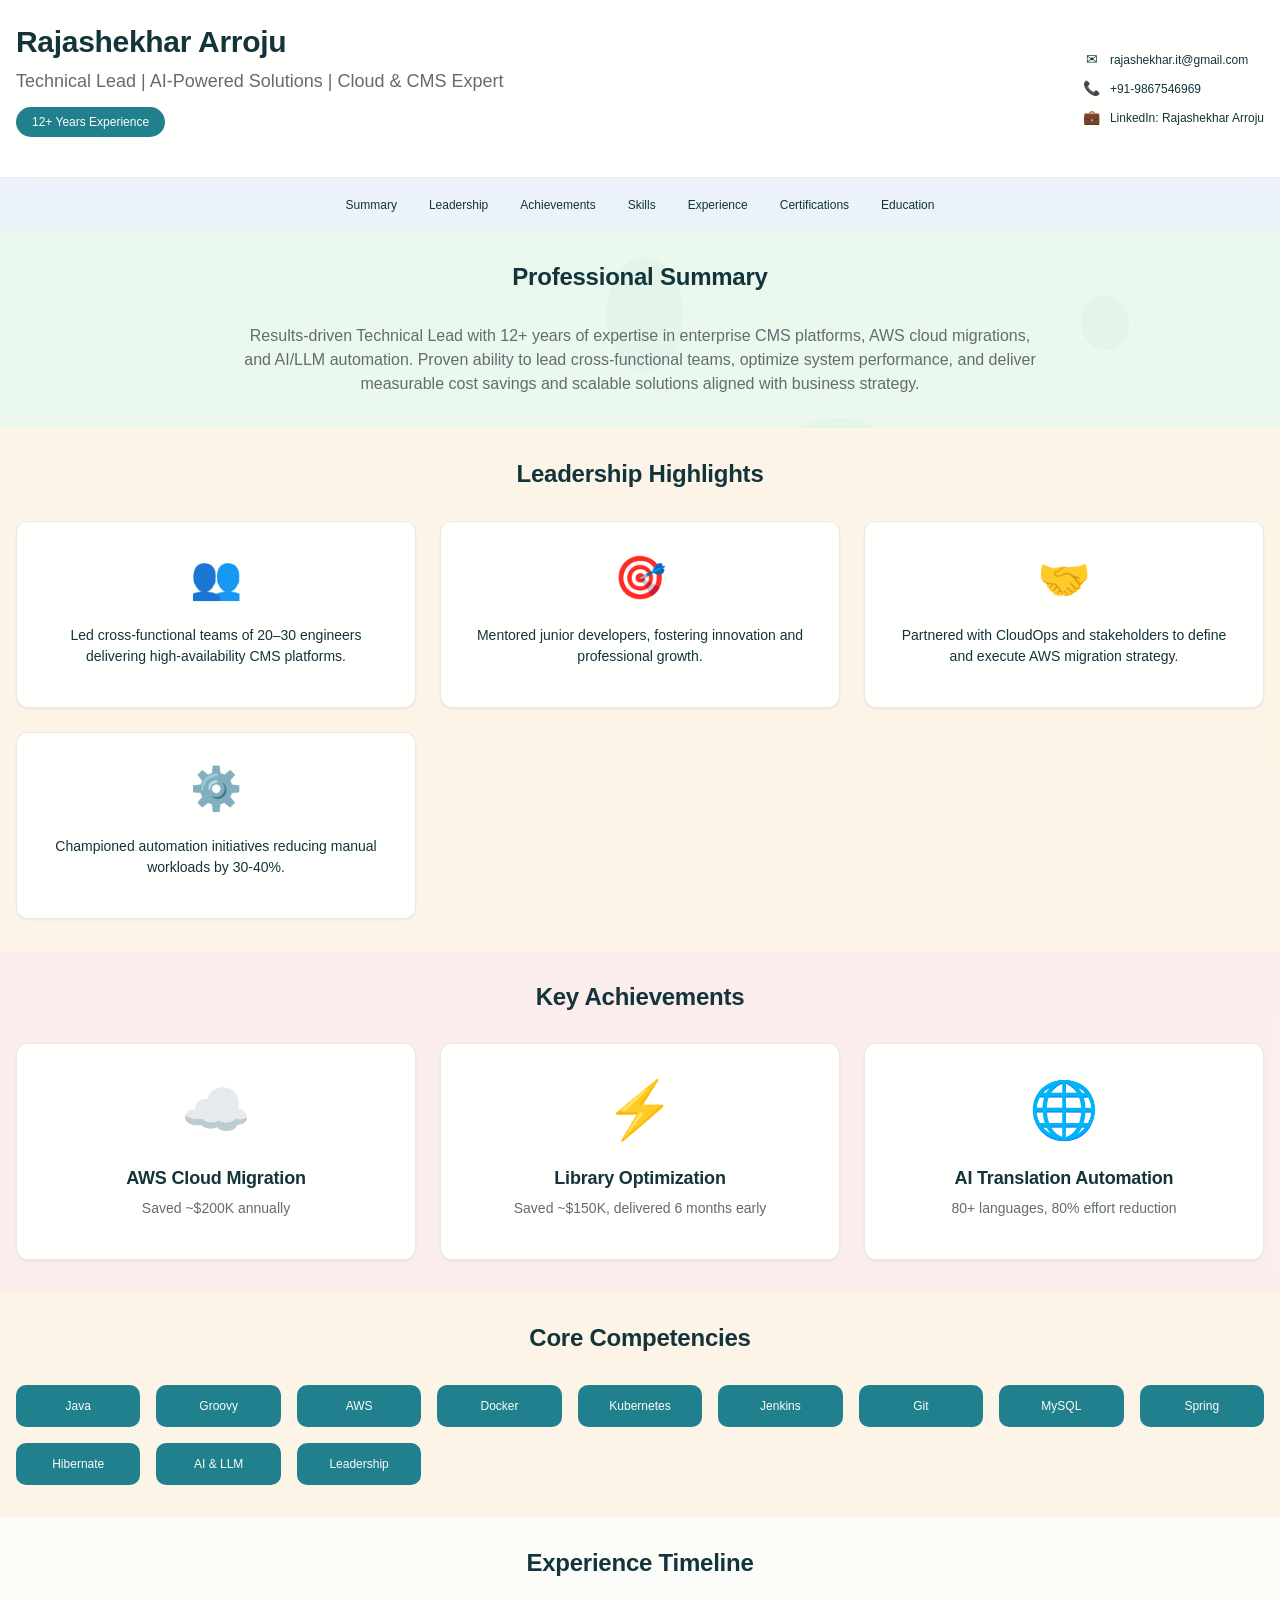
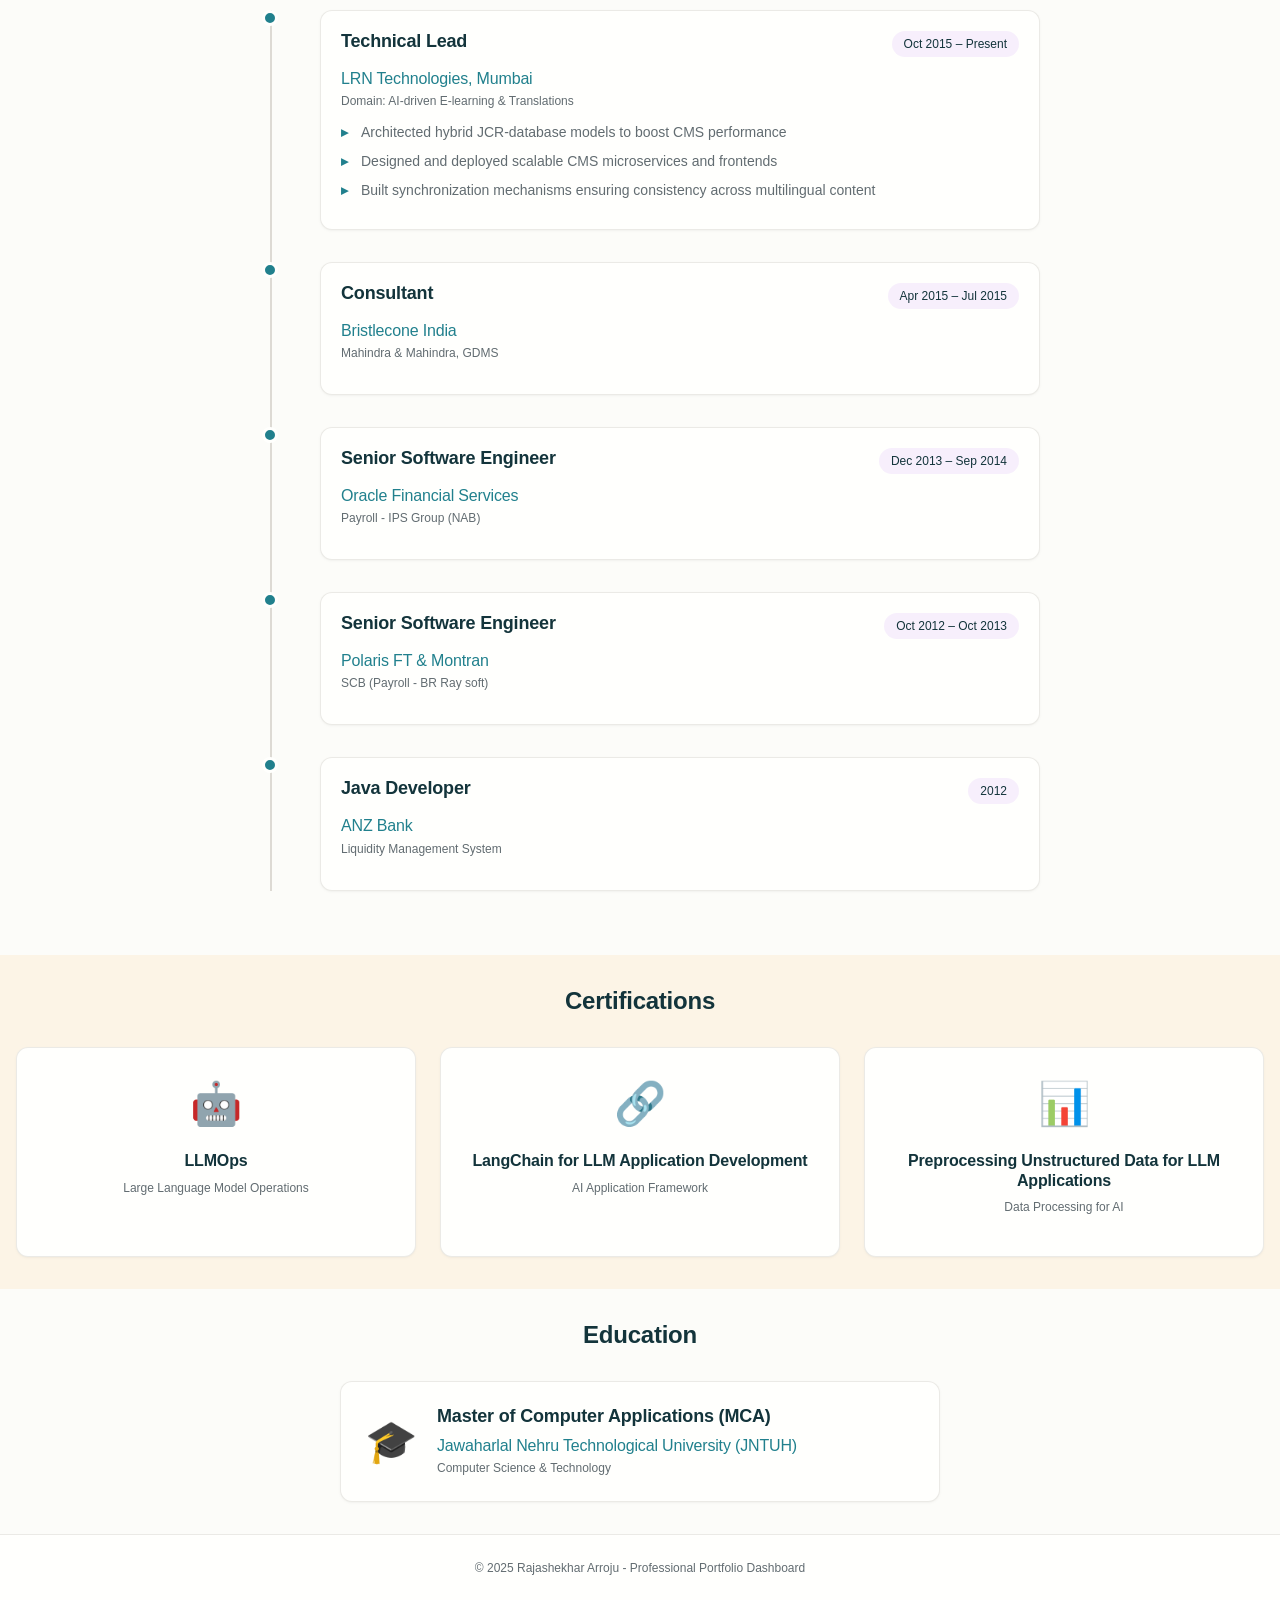
==== commit fd34927b: "perplexity" ====
--- a/index.html
+++ b/index.html
@@ -1,3291 +1,267 @@
 <!DOCTYPE html>
-<!-- saved from url=(0079)https://24772c05-4d89-42de-9562-863d1215e40b-00-3aj5iobzxlin5.spock.replit.dev/ -->
-<html lang="en"><head><meta http-equiv="Content-Type" content="text/html; charset=UTF-8">
-    <script type="module">
-import { createHotContext } from "/@vite/client";
-const hot = createHotContext("/__dummy__runtime-error-plugin");
-
-function sendError(error) {
-  if (!(error instanceof Error)) {
-    error = new Error("(unknown runtime error)");
-  }
-  const serialized = {
-    message: error.message,
-    stack: error.stack,
-  };
-  hot.send("runtime-error-plugin:error", serialized);
-}
-
-window.addEventListener("error", (evt) => {
-  sendError(evt.error);
-});
-
-window.addEventListener("unhandledrejection", (evt) => {
-  sendError(evt.reason);
-});
-</script>
-
-    <script type="module">
-import RefreshRuntime from "/@react-refresh"
-RefreshRuntime.injectIntoGlobalHook(window)
-window.$RefreshReg$ = () => {}
-window.$RefreshSig$ = () => (type) => type
-window.__vite_plugin_react_preamble_installed__ = true
-</script>
-
-    <script type="module" src="./24772c05-4d89-42de-9562-863d1215e40b-00-3aj5iobzxlin5.spock.replit.dev_files/client"></script>
-
-    
-    <meta name="viewport" content="width=device-width, initial-scale=1.0, maximum-scale=1">
-    <link rel="preconnect" href="https://fonts.googleapis.com/">
-    <link rel="preconnect" href="https://fonts.gstatic.com/" crossorigin="">
-    <link href="./24772c05-4d89-42de-9562-863d1215e40b-00-3aj5iobzxlin5.spock.replit.dev_files/css2" rel="stylesheet">
-    <script type="module">"use strict";(()=>{var P="0.2.8";var T={HIGHLIGHT_COLOR:"#0079F2",HIGHLIGHT_BG:"#0079F210",ALLOWED_DOMAIN:".replit.dev"},Q=`
-  [contenteditable] {
-    outline: none !important;
-  }
-
-  [contenteditable]:focus {
-    outline: none !important;
-  }
-`,Z=`
-  .beacon-highlighter {
-    content: '';
-    position: absolute;
-    z-index: ${Number.MAX_SAFE_INTEGER-3};
-    box-sizing: border-box;
-    pointer-events: none;
-    outline: 2px dashed ${T.HIGHLIGHT_COLOR} !important;
-    outline-offset: 0 !important;
-    margin: 0 !important;
-    padding: 0 !important;
-    transform: none !important;
-    background: ${T.HIGHLIGHT_BG} !important;
-    opacity: 0;
-  }
-  
-  .beacon-hover-highlighter {
-    position: fixed;
-    z-index: ${Number.MAX_SAFE_INTEGER};
-  }
-  
-  .beacon-selected-highlighter {
-    position: fixed;
-    pointer-events: none;
-    outline: 2px solid ${T.HIGHLIGHT_COLOR} !important;
-    outline-offset: 3px !important;
-    background: none !important;
-  }
-  
-  .beacon-label {
-    position: absolute;
-    background-color: ${T.HIGHLIGHT_COLOR};
-    color: #FFFFFF;
-    padding: 4px 8px;
-    border-radius: 4px;
-    font-size: 14px;
-    font-family: monospace;
-    line-height: 1;
-    white-space: nowrap;
-    box-shadow: 0 2px 4px rgba(0,0,0,0.2);
-    transform: translateY(-100%);
-    margin-top: -4px;
-    left: 0;
-    z-index: ${Number.MAX_SAFE_INTEGER-2};
-    pointer-events: none;
-    opacity: 0;
-  }
-  
-  .beacon-hover-label {
-    position: fixed;
-    z-index: ${Number.MAX_SAFE_INTEGER};
-  }
-  
-  .beacon-selected-label {
-    position: fixed;
-    pointer-events: none;
-  }
-  
-  .beacon-sibling-highlighter {
-    position: fixed;
-    pointer-events: none;
-    outline: 2px dashed ${T.HIGHLIGHT_COLOR} !important;
-    outline-offset: 0 !important;
-    margin: 0 !important;
-    padding: 0 !important;
-    transform: none !important;
-    background: ${T.HIGHLIGHT_BG} !important;
-  }
-`;function Ne(e,i){return e[13]=1,e[14]=i>>8,e[15]=i&255,e[16]=i>>8,e[17]=i&255,e}var oe=112,le=72,ae=89,ce=115,W;function De(){let e=new Int32Array(256);for(let i=0;i<256;i++){let t=i;for(let n=0;n<8;n++)t=t&1?3988292384^t>>>1:t>>>1;e[i]=t}return e}function Ie(e){let i=-1;W||(W=De());for(let t=0;t<e.length;t++)i=W[(i^e[t])&255]^i>>>8;return i^-1}function Me(e){let i=e.length-1;for(let t=i;t>=4;t--)if(e[t-4]===9&&e[t-3]===oe&&e[t-2]===le&&e[t-1]===ae&&e[t]===ce)return t-3;return 0}function Re(e,i,t=!1){let n=new Uint8Array(13);i*=39.3701,n[0]=oe,n[1]=le,n[2]=ae,n[3]=ce,n[4]=i>>>24,n[5]=i>>>16,n[6]=i>>>8,n[7]=i&255,n[8]=n[4],n[9]=n[5],n[10]=n[6],n[11]=n[7],n[12]=1;let o=Ie(n),r=new Uint8Array(4);if(r[0]=o>>>24,r[1]=o>>>16,r[2]=o>>>8,r[3]=o&255,t){let l=Me(e);return e.set(n,l),e.set(r,l+13),e}else{let l=new Uint8Array(4);l[0]=0,l[1]=0,l[2]=0,l[3]=9;let s=new Uint8Array(54);return s.set(e,0),s.set(l,33),s.set(n,37),s.set(r,50),s}}var he="[modern-screenshot]",C=typeof window<"u",_e=C&&"Worker"in window,Oe=C&&"atob"in window,qt=C&&"btoa"in window,V=C?window.navigator?.userAgent:"",de=V.includes("Chrome"),k=V.includes("AppleWebKit")&&!de,q=V.includes("Firefox"),Pe=e=>e&&"__CONTEXT__"in e,ke=e=>e.constructor.name==="CSSFontFaceRule",Fe=e=>e.constructor.name==="CSSImportRule",y=e=>e.nodeType===1,I=e=>typeof e.className=="object",ge=e=>e.tagName==="image",Ue=e=>e.tagName==="use",x=e=>y(e)&&typeof e.style<"u"&&!I(e),$e=e=>e.nodeType===8,Be=e=>e.nodeType===3,L=e=>e.tagName==="IMG",F=e=>e.tagName==="VIDEO",We=e=>e.tagName==="CANVAS",Ge=e=>e.tagName==="TEXTAREA",Ve=e=>e.tagName==="INPUT",qe=e=>e.tagName==="STYLE",je=e=>e.tagName==="SCRIPT",ze=e=>e.tagName==="SELECT",Xe=e=>e.tagName==="SLOT",Ye=e=>e.tagName==="IFRAME",Ke=(...e)=>console.warn(he,...e);function Je(e){let i=e?.createElement?.("canvas");return i&&(i.height=i.width=1),!!i&&"toDataURL"in i&&!!i.toDataURL("image/webp").includes("image/webp")}var G=e=>e.startsWith("data:");function ue(e,i){if(e.match(/^[a-z]+:\/\//i))return e;if(C&&e.match(/^\/\//))return window.location.protocol+e;if(e.match(/^[a-z]+:/i)||!C)return e;let t=U().implementation.createHTMLDocument(),n=t.createElement("base"),o=t.createElement("a");return t.head.appendChild(n),t.body.appendChild(o),i&&(n.href=i),o.href=e,o.href}function U(e){return(e&&y(e)?e?.ownerDocument:e)??window.document}var $="http://www.w3.org/2000/svg";function Qe(e,i,t){let n=U(t).createElementNS($,"svg");return n.setAttributeNS(null,"width",e.toString()),n.setAttributeNS(null,"height",i.toString()),n.setAttributeNS(null,"viewBox",`0 0 ${e} ${i}`),n}function Ze(e,i){let t=new XMLSerializer().serializeToString(e);return i&&(t=t.replace(/[\u0000-\u0008\v\f\u000E-\u001F\uD800-\uDFFF\uFFFE\uFFFF]/gu,"")),`data:image/svg+xml;charset=utf-8,${encodeURIComponent(t)}`}async function et(e,i="image/png",t=1){try{return await new Promise((n,o)=>{e.toBlob(r=>{r?n(r):o(new Error("Blob is null"))},i,t)})}catch(n){if(Oe)return tt(e.toDataURL(i,t));throw n}}function tt(e){let[i,t]=e.split(","),n=i.match(/data:(.+);/)?.[1]??void 0,o=window.atob(t),r=o.length,l=new Uint8Array(r);for(let s=0;s<r;s+=1)l[s]=o.charCodeAt(s);return new Blob([l],{type:n})}function me(e,i){return new Promise((t,n)=>{let o=new FileReader;o.onload=()=>t(o.result),o.onerror=()=>n(o.error),o.onabort=()=>n(new Error(`Failed read blob to ${i}`)),i==="dataUrl"?o.readAsDataURL(e):i==="arrayBuffer"&&o.readAsArrayBuffer(e)})}var it=e=>me(e,"dataUrl"),nt=e=>me(e,"arrayBuffer");function H(e,i){let t=U(i).createElement("img");return t.decoding="sync",t.loading="eager",t.src=e,t}function N(e,i){return new Promise(t=>{let{timeout:n,ownerDocument:o,onError:r,onWarn:l}=i??{},s=typeof e=="string"?H(e,U(o)):e,c=null,h=null;function a(){t(s),c&&clearTimeout(c),h?.()}if(n&&(c=setTimeout(a,n)),F(s)){let d=s.currentSrc||s.src;if(!d)return s.poster?N(s.poster,i).then(t):a();if(s.readyState>=2)return a();let g=a,m=u=>{l?.("Failed video load",d,u),r?.(u),a()};h=()=>{s.removeEventListener("loadeddata",g),s.removeEventListener("error",m)},s.addEventListener("loadeddata",g,{once:!0}),s.addEventListener("error",m,{once:!0})}else{let d=ge(s)?s.href.baseVal:s.currentSrc||s.src;if(!d)return a();let g=async()=>{if(L(s)&&"decode"in s)try{await s.decode()}catch(u){l?.("Failed to decode image, trying to render anyway",s.dataset.originalSrc||d,u)}a()},m=u=>{l?.("Failed image load",s.dataset.originalSrc||d,u),a()};if(L(s)&&s.complete)return g();h=()=>{s.removeEventListener("load",g),s.removeEventListener("error",m)},s.addEventListener("load",g,{once:!0}),s.addEventListener("error",m,{once:!0})}})}async function rt(e,i){x(e)&&(L(e)||F(e)?await N(e,i):await Promise.all(["img","video"].flatMap(t=>Array.from(e.querySelectorAll(t)).map(n=>N(n,i)))))}var fe=function(){let i=0,t=()=>`0000${(Math.random()*36**4<<0).toString(36)}`.slice(-4);return()=>(i+=1,`u${t()}${i}`)}();function pe(e){return e?.split(",").map(i=>i.trim().replace(/"|'/g,"").toLowerCase()).filter(Boolean)}var ee=0;function st(e){let i=`${he}[#${ee}]`;return ee++,{time:t=>e&&console.time(`${i} ${t}`),timeEnd:t=>e&&console.timeEnd(`${i} ${t}`),warn:(...t)=>e&&Ke(...t)}}function ot(e){return{cache:e?"no-cache":"force-cache"}}async function j(e,i){return Pe(e)?e:lt(e,{...i,autoDestruct:!0})}async function lt(e,i){let{scale:t=1,workerUrl:n,workerNumber:o=1}=i||{},r=!!i?.debug,l=i?.features??!0,s=e.ownerDocument??(C?window.document:void 0),c=e.ownerDocument?.defaultView??(C?window:void 0),h=new Map,a={width:0,height:0,quality:1,type:"image/png",scale:t,backgroundColor:null,style:null,filter:null,maximumCanvasSize:0,timeout:3e4,progress:null,debug:r,fetch:{requestInit:ot(i?.fetch?.bypassingCache),placeholderImage:"[data-uri]",bypassingCache:!1,...i?.fetch},fetchFn:null,font:{},drawImageInterval:100,workerUrl:null,workerNumber:o,onCloneNode:null,onEmbedNode:null,onCreateForeignObjectSvg:null,includeStyleProperties:null,autoDestruct:!1,...i,__CONTEXT__:!0,log:st(r),node:e,ownerDocument:s,ownerWindow:c,dpi:t===1?null:96*t,svgStyleElement:be(s),svgDefsElement:s?.createElementNS($,"defs"),svgStyles:new Map,defaultComputedStyles:new Map,workers:[...Array.from({length:_e&&n&&o?o:0})].map(()=>{try{let m=new Worker(n);return m.onmessage=async u=>{let{url:f,result:p}=u.data;p?h.get(f)?.resolve?.(p):h.get(f)?.reject?.(new Error(`Error receiving message from worker: ${f}`))},m.onmessageerror=u=>{let{url:f}=u.data;h.get(f)?.reject?.(new Error(`Error receiving message from worker: ${f}`))},m}catch(m){return a.log.warn("Failed to new Worker",m),null}}).filter(Boolean),fontFamilies:new Map,fontCssTexts:new Map,acceptOfImage:`${[Je(s)&&"image/webp","image/svg+xml","image/*","*/*"].filter(Boolean).join(",")};q=0.8`,requests:h,drawImageCount:0,tasks:[],features:l,isEnable:m=>m==="restoreScrollPosition"?typeof l=="boolean"?!1:l[m]??!1:typeof l=="boolean"?l:l[m]??!0};a.log.time("wait until load"),await rt(e,{timeout:a.timeout,onWarn:a.log.warn}),a.log.timeEnd("wait until load");let{width:d,height:g}=at(e,a);return a.width=d,a.height=g,a}function be(e){if(!e)return;let i=e.createElement("style"),t=i.ownerDocument.createTextNode(`
-.______background-clip--text {
-  background-clip: text;
-  -webkit-background-clip: text;
-}
-`);return i.appendChild(t),i}function at(e,i){let{width:t,height:n}=i;if(y(e)&&(!t||!n)){let o=e.getBoundingClientRect();t=t||o.width||Number(e.getAttribute("width"))||0,n=n||o.height||Number(e.getAttribute("height"))||0}return{width:t,height:n}}async function ct(e,i){let{log:t,timeout:n,drawImageCount:o,drawImageInterval:r}=i;t.time("image to canvas");let l=await N(e,{timeout:n,onWarn:i.log.warn}),{canvas:s,context2d:c}=ht(e.ownerDocument,i),h=()=>{try{c?.drawImage(l,0,0,s.width,s.height)}catch(a){i.log.warn("Failed to drawImage",a)}};if(h(),i.isEnable("fixSvgXmlDecode"))for(let a=0;a<o;a++)await new Promise(d=>{setTimeout(()=>{h(),d()},a+r)});return i.drawImageCount=0,t.timeEnd("image to canvas"),s}function ht(e,i){let{width:t,height:n,scale:o,backgroundColor:r,maximumCanvasSize:l}=i,s=e.createElement("canvas");s.width=Math.floor(t*o),s.height=Math.floor(n*o),s.style.width=`${t}px`,s.style.height=`${n}px`,l&&(s.width>l||s.height>l)&&(s.width>l&&s.height>l?s.width>s.height?(s.height*=l/s.width,s.width=l):(s.width*=l/s.height,s.height=l):s.width>l?(s.height*=l/s.width,s.width=l):(s.width*=l/s.height,s.height=l));let c=s.getContext("2d");return c&&r&&(c.fillStyle=r,c.fillRect(0,0,s.width,s.height)),{canvas:s,context2d:c}}function Ee(e,i){if(e.ownerDocument)try{let r=e.toDataURL();if(r!=="data:,")return H(r,e.ownerDocument)}catch(r){i.log.warn("Failed to clone canvas",r)}let t=e.cloneNode(!1),n=e.getContext("2d"),o=t.getContext("2d");try{return n&&o&&o.putImageData(n.getImageData(0,0,e.width,e.height),0,0),t}catch(r){i.log.warn("Failed to clone canvas",r)}return t}function dt(e,i){try{if(e?.contentDocument?.body)return z(e.contentDocument.body,i)}catch(t){i.log.warn("Failed to clone iframe",t)}return e.cloneNode(!1)}function gt(e){let i=e.cloneNode(!1);return e.currentSrc&&e.currentSrc!==e.src&&(i.src=e.currentSrc,i.srcset=""),i.loading==="lazy"&&(i.loading="eager"),i}async function ut(e,i){if(e.ownerDocument&&!e.currentSrc&&e.poster)return H(e.poster,e.ownerDocument);let t=e.cloneNode(!1);t.crossOrigin="anonymous",e.currentSrc&&e.currentSrc!==e.src&&(t.src=e.currentSrc);let n=t.ownerDocument;if(n){let o=!0;if(await N(t,{onError:()=>o=!1,onWarn:i.log.warn}),!o)return e.poster?H(e.poster,e.ownerDocument):t;t.currentTime=e.currentTime,await new Promise(l=>{t.addEventListener("seeked",l,{once:!0})});let r=n.createElement("canvas");r.width=e.offsetWidth,r.height=e.offsetHeight;try{let l=r.getContext("2d");l&&l.drawImage(t,0,0,r.width,r.height)}catch(l){return i.log.warn("Failed to clone video",l),e.poster?H(e.poster,e.ownerDocument):t}return Ee(r,i)}return t}function mt(e,i){return We(e)?Ee(e,i):Ye(e)?dt(e,i):L(e)?gt(e):F(e)?ut(e,i):e.cloneNode(!1)}function ft(e){let i=e.sandbox;if(!i){let{ownerDocument:t}=e;try{t&&(i=t.createElement("iframe"),i.id=`__SANDBOX__-${fe()}`,i.width="0",i.height="0",i.style.visibility="hidden",i.style.position="fixed",t.body.appendChild(i),i.contentWindow?.document.write('<!DOCTYPE html><meta charset="UTF-8"><title></title><body>'),e.sandbox=i)}catch(n){e.log.warn("Failed to getSandBox",n)}}return i}var pt=["width","height","-webkit-text-fill-color"],bt=["stroke","fill"];function we(e,i,t){let{defaultComputedStyles:n}=t,o=e.nodeName.toLowerCase(),r=I(e)&&o!=="svg",l=r?bt.map(f=>[f,e.getAttribute(f)]).filter(([,f])=>f!==null):[],s=[r&&"svg",o,l.map((f,p)=>`${f}=${p}`).join(","),i].filter(Boolean).join(":");if(n.has(s))return n.get(s);let h=ft(t)?.contentWindow;if(!h)return new Map;let a=h?.document,d,g;r?(d=a.createElementNS($,"svg"),g=d.ownerDocument.createElementNS(d.namespaceURI,o),l.forEach(([f,p])=>{g.setAttributeNS(null,f,p)}),d.appendChild(g)):d=g=a.createElement(o),g.textContent=" ",a.body.appendChild(d);let m=h.getComputedStyle(g,i),u=new Map;for(let f=m.length,p=0;p<f;p++){let b=m.item(p);pt.includes(b)||u.set(b,m.getPropertyValue(b))}return a.body.removeChild(d),n.set(s,u),u}function ve(e,i,t){let n=new Map,o=[],r=new Map;if(t)for(let s of t)l(s);else for(let s=e.length,c=0;c<s;c++){let h=e.item(c);l(h)}for(let s=o.length,c=0;c<s;c++)r.get(o[c])?.forEach((h,a)=>n.set(a,h));function l(s){let c=e.getPropertyValue(s),h=e.getPropertyPriority(s),a=s.lastIndexOf("-"),d=a>-1?s.substring(0,a):void 0;if(d){let g=r.get(d);g||(g=new Map,r.set(d,g)),g.set(s,[c,h])}i.get(s)===c&&!h||(d?o.push(d):n.set(s,[c,h]))}return n}function Et(e,i,t,n){let{ownerWindow:o,includeStyleProperties:r,currentParentNodeStyle:l}=n,s=i.style,c=o.getComputedStyle(e),h=we(e,null,n);l?.forEach((d,g)=>{h.delete(g)});let a=ve(c,h,r);a.delete("transition-property"),a.delete("all"),a.delete("d"),a.delete("content"),t&&(a.delete("margin-top"),a.delete("margin-right"),a.delete("margin-bottom"),a.delete("margin-left"),a.delete("margin-block-start"),a.delete("margin-block-end"),a.delete("margin-inline-start"),a.delete("margin-inline-end"),a.set("box-sizing",["border-box",""])),a.get("background-clip")?.[0]==="text"&&i.classList.add("______background-clip--text"),de&&(a.has("font-kerning")||a.set("font-kerning",["normal",""]),(a.get("overflow-x")?.[0]==="hidden"||a.get("overflow-y")?.[0]==="hidden")&&a.get("text-overflow")?.[0]==="ellipsis"&&e.scrollWidth===e.clientWidth&&a.set("text-overflow",["clip",""]));for(let d=s.length,g=0;g<d;g++)s.removeProperty(s.item(g));return a.forEach(([d,g],m)=>{s.setProperty(m,d,g)}),a}function wt(e,i){(Ge(e)||Ve(e)||ze(e))&&i.setAttribute("value",e.value)}var vt=[":before",":after"],yt=[":-webkit-scrollbar",":-webkit-scrollbar-button",":-webkit-scrollbar-thumb",":-webkit-scrollbar-track",":-webkit-scrollbar-track-piece",":-webkit-scrollbar-corner",":-webkit-resizer"];function St(e,i,t,n,o){let{ownerWindow:r,svgStyleElement:l,svgStyles:s,currentNodeStyle:c}=n;if(!l||!r)return;function h(a){let d=r.getComputedStyle(e,a),g=d.getPropertyValue("content");if(!g||g==="none")return;o?.(g),g=g.replace(/(')|(")|(counter\(.+\))/g,"");let m=[fe()],u=we(e,a,n);c?.forEach((E,v)=>{u.delete(v)});let f=ve(d,u,n.includeStyleProperties);f.delete("content"),f.delete("-webkit-locale"),f.get("background-clip")?.[0]==="text"&&i.classList.add("______background-clip--text");let p=[`content: '${g}';`];if(f.forEach(([E,v],A)=>{p.push(`${A}: ${E}${v?" !important":""};`)}),p.length===1)return;try{i.className=[i.className,...m].join(" ")}catch(E){n.log.warn("Failed to copyPseudoClass",E);return}let b=p.join(`
-  `),w=s.get(b);w||(w=[],s.set(b,w)),w.push(`.${m[0]}:${a}`)}vt.forEach(h),t&&yt.forEach(h)}var te=new Set(["symbol"]);async function ie(e,i,t,n,o){if(y(t)&&(qe(t)||je(t))||n.filter&&!n.filter(t))return;te.has(i.nodeName)||te.has(t.nodeName)?n.currentParentNodeStyle=void 0:n.currentParentNodeStyle=n.currentNodeStyle;let r=await z(t,n,!1,o);n.isEnable("restoreScrollPosition")&&At(e,r),i.appendChild(r)}async function ne(e,i,t,n){let o=(y(e)?e.shadowRoot?.firstChild:void 0)??e.firstChild;for(let r=o;r;r=r.nextSibling)if(!$e(r))if(y(r)&&Xe(r)&&typeof r.assignedNodes=="function"){let l=r.assignedNodes();for(let s=0;s<l.length;s++)await ie(e,i,l[s],t,n)}else await ie(e,i,r,t,n)}function At(e,i){if(!x(e)||!x(i))return;let{scrollTop:t,scrollLeft:n}=e;if(!t&&!n)return;let{transform:o}=i.style,r=new DOMMatrix(o),{a:l,b:s,c,d:h}=r;r.a=1,r.b=0,r.c=0,r.d=1,r.translateSelf(-n,-t),r.a=l,r.b=s,r.c=c,r.d=h,i.style.transform=r.toString()}function Tt(e,i){let{backgroundColor:t,width:n,height:o,style:r}=i,l=e.style;if(t&&l.setProperty("background-color",t,"important"),n&&l.setProperty("width",`${n}px`,"important"),o&&l.setProperty("height",`${o}px`,"important"),r)for(let s in r)l[s]=r[s]}var Ct=/^[\w-:]+$/;async function z(e,i,t=!1,n){let{ownerDocument:o,ownerWindow:r,fontFamilies:l}=i;if(o&&Be(e))return n&&/\S/.test(e.data)&&n(e.data),o.createTextNode(e.data);if(o&&r&&y(e)&&(x(e)||I(e))){let c=await mt(e,i);if(i.isEnable("removeAbnormalAttributes")){let u=c.getAttributeNames();for(let f=u.length,p=0;p<f;p++){let b=u[p];Ct.test(b)||c.removeAttribute(b)}}let h=i.currentNodeStyle=Et(e,c,t,i);t&&Tt(c,i);let a=!1;if(i.isEnable("copyScrollbar")){let u=[h.get("overflow-x")?.[0],h.get("overflow-y")?.[0]];a=u.includes("scroll")||(u.includes("auto")||u.includes("overlay"))&&(e.scrollHeight>e.clientHeight||e.scrollWidth>e.clientWidth)}let d=h.get("text-transform")?.[0],g=pe(h.get("font-family")?.[0]),m=g?u=>{d==="uppercase"?u=u.toUpperCase():d==="lowercase"?u=u.toLowerCase():d==="capitalize"&&(u=u[0].toUpperCase()+u.substring(1)),g.forEach(f=>{let p=l.get(f);p||l.set(f,p=new Set),u.split("").forEach(b=>p.add(b))})}:void 0;return St(e,c,a,i,m),wt(e,c),F(e)||await ne(e,c,i,m),c}let s=e.cloneNode(!1);return await ne(e,s,i),s}function Ht(e){if(e.ownerDocument=void 0,e.ownerWindow=void 0,e.svgStyleElement=void 0,e.svgDefsElement=void 0,e.svgStyles.clear(),e.defaultComputedStyles.clear(),e.sandbox){try{e.sandbox.remove()}catch(i){e.log.warn("Failed to destroyContext",i)}e.sandbox=void 0}e.workers=[],e.fontFamilies.clear(),e.fontCssTexts.clear(),e.requests.clear(),e.tasks=[]}function Lt(e){let{url:i,timeout:t,responseType:n,...o}=e,r=new AbortController,l=t?setTimeout(()=>r.abort(),t):void 0;return fetch(i,{signal:r.signal,...o}).then(s=>{if(!s.ok)throw new Error("Failed fetch, not 2xx response",{cause:s});switch(n){case"arrayBuffer":return s.arrayBuffer();case"dataUrl":return s.blob().then(it);case"text":default:return s.text()}}).finally(()=>clearTimeout(l))}function D(e,i){let{url:t,requestType:n="text",responseType:o="text",imageDom:r}=i,l=t,{timeout:s,acceptOfImage:c,requests:h,fetchFn:a,fetch:{requestInit:d,bypassingCache:g,placeholderImage:m},font:u,workers:f,fontFamilies:p}=e;n==="image"&&(k||q)&&e.drawImageCount++;let b=h.get(t);if(!b){g&&g instanceof RegExp&&g.test(l)&&(l+=(/\?/.test(l)?"&":"?")+new Date().getTime());let w=n.startsWith("font")&&u&&u.minify,E=new Set;w&&n.split(";")[1].split(",").forEach(O=>{p.has(O)&&p.get(O).forEach(J=>E.add(J))});let v=w&&E.size,A={url:l,timeout:s,responseType:v?"arrayBuffer":o,headers:n==="image"?{accept:c}:void 0,...d};b={type:n,resolve:void 0,reject:void 0,response:null},b.response=(async()=>{if(a&&n==="image"){let S=await a(t);if(S)return S}return!k&&t.startsWith("http")&&f.length?new Promise((S,O)=>{f[h.size&f.length-1].postMessage({rawUrl:t,...A}),b.resolve=S,b.reject=O}):Lt(A)})().catch(S=>{if(h.delete(t),n==="image"&&m)return e.log.warn("Failed to fetch image base64, trying to use placeholder image",l),typeof m=="string"?m:m(r);throw S}),h.set(t,b)}return b.response}async function ye(e,i,t,n){if(!Se(e))return e;for(let[o,r]of xt(e,i))try{let l=await D(t,{url:r,requestType:n?"image":"text",responseType:"dataUrl"});e=e.replace(Nt(o),`$1${l}$3`)}catch(l){t.log.warn("Failed to fetch css data url",o,l)}return e}function Se(e){return/url\((['"]?)([^'"]+?)\1\)/.test(e)}var Ae=/url\((['"]?)([^'"]+?)\1\)/g;function xt(e,i){let t=[];return e.replace(Ae,(n,o,r)=>(t.push([r,ue(r,i)]),n)),t.filter(([n])=>!G(n))}function Nt(e){let i=e.replace(/([.*+?^${}()|\[\]\/\\])/g,"\\$1");return new RegExp(`(url\\(['"]?)(${i})(['"]?\\))`,"g")}var Dt=["background-image","border-image-source","-webkit-border-image","-webkit-mask-image","list-style-image"];function It(e,i){return Dt.map(t=>{let n=e.getPropertyValue(t);return!n||n==="none"?null:((k||q)&&i.drawImageCount++,ye(n,null,i,!0).then(o=>{!o||n===o||e.setProperty(t,o,e.getPropertyPriority(t))}))}).filter(Boolean)}function Mt(e,i){if(L(e)){let t=e.currentSrc||e.src;if(!G(t))return[D(i,{url:t,imageDom:e,requestType:"image",responseType:"dataUrl"}).then(n=>{n&&(e.srcset="",e.dataset.originalSrc=t,e.src=n||"")})];(k||q)&&i.drawImageCount++}else if(I(e)&&!G(e.href.baseVal)){let t=e.href.baseVal;return[D(i,{url:t,imageDom:e,requestType:"image",responseType:"dataUrl"}).then(n=>{n&&(e.dataset.originalSrc=t,e.href.baseVal=n||"")})]}return[]}function Rt(e,i){let{ownerDocument:t,svgDefsElement:n}=i,o=e.getAttribute("href")??e.getAttribute("xlink:href");if(!o)return[];let[r,l]=o.split("#");if(l){let s=`#${l}`,c=t?.querySelector(`svg ${s}`);if(r&&e.setAttribute("href",s),n?.querySelector(s))return[];if(c)return n?.appendChild(c.cloneNode(!0)),[];if(r)return[D(i,{url:r,responseType:"text"}).then(h=>{n?.insertAdjacentHTML("beforeend",h)})]}return[]}function Te(e,i){let{tasks:t}=i;y(e)&&((L(e)||ge(e))&&t.push(...Mt(e,i)),Ue(e)&&t.push(...Rt(e,i))),x(e)&&t.push(...It(e.style,i)),e.childNodes.forEach(n=>{Te(n,i)})}async function _t(e,i){let{ownerDocument:t,svgStyleElement:n,fontFamilies:o,fontCssTexts:r,tasks:l,font:s}=i;if(!(!t||!n||!o.size))if(s&&s.cssText){let c=se(s.cssText,i);n.appendChild(t.createTextNode(`${c}
-`))}else{let c=Array.from(t.styleSheets).filter(a=>{try{return"cssRules"in a&&!!a.cssRules.length}catch(d){return i.log.warn(`Error while reading CSS rules from ${a.href}`,d),!1}});await Promise.all(c.flatMap(a=>Array.from(a.cssRules).map(async(d,g)=>{if(Fe(d)){let m=g+1,u=d.href,f="";try{f=await D(i,{url:u,requestType:"text",responseType:"text"})}catch(b){i.log.warn(`Error fetch remote css import from ${u}`,b)}let p=f.replace(Ae,(b,w,E)=>b.replace(E,ue(E,u)));for(let b of Pt(p))try{a.insertRule(b,b.startsWith("@import")?m+=1:a.cssRules.length)}catch(w){i.log.warn("Error inserting rule from remote css import",{rule:b,error:w})}}}))),c.flatMap(a=>Array.from(a.cssRules)).filter(a=>ke(a)&&Se(a.style.getPropertyValue("src"))&&pe(a.style.getPropertyValue("font-family"))?.some(d=>o.has(d))).forEach(a=>{let d=a,g=r.get(d.cssText);g?n.appendChild(t.createTextNode(`${g}
-`)):l.push(ye(d.cssText,d.parentStyleSheet?d.parentStyleSheet.href:null,i).then(m=>{m=se(m,i),r.set(d.cssText,m),n.appendChild(t.createTextNode(`${m}
-`))}))})}}var Ot=/(\/\*[\s\S]*?\*\/)/g,re=/((@.*?keyframes [\s\S]*?){([\s\S]*?}\s*?)})/gi;function Pt(e){if(e==null)return[];let i=[],t=e.replace(Ot,"");for(;;){let r=re.exec(t);if(!r)break;i.push(r[0])}t=t.replace(re,"");let n=/@import[\s\S]*?url\([^)]*\)[\s\S]*?;/gi,o=new RegExp("((\\s*?(?:\\/\\*[\\s\\S]*?\\*\\/)?\\s*?@media[\\s\\S]*?){([\\s\\S]*?)}\\s*?})|(([\\s\\S]*?){([\\s\\S]*?)})","gi");for(;;){let r=n.exec(t);if(r)o.lastIndex=n.lastIndex;else if(r=o.exec(t),r)n.lastIndex=o.lastIndex;else break;i.push(r[0])}return i}var kt=/url\([^)]+\)\s*format\((["']?)([^"']+)\1\)/g,Ft=/src:\s*(?:url\([^)]+\)\s*format\([^)]+\)[,;]\s*)+/g;function se(e,i){let{font:t}=i,n=t?t?.preferredFormat:void 0;return n?e.replace(Ft,o=>{for(;;){let[r,,l]=kt.exec(o)||[];if(!l)return"";if(l===n)return`src: ${r};`}}):e}async function Ut(e,i){let t=await j(e,i);if(y(t.node)&&I(t.node))return t.node;let{ownerDocument:n,log:o,tasks:r,svgStyleElement:l,svgDefsElement:s,svgStyles:c,font:h,progress:a,autoDestruct:d,onCloneNode:g,onEmbedNode:m,onCreateForeignObjectSvg:u}=t;o.time("clone node");let f=await z(t.node,t,!0);if(l&&n){let v="";c.forEach((A,S)=>{v+=`${A.join(`,
-`)} {
-  ${S}
-}
-`}),l.appendChild(n.createTextNode(v))}o.timeEnd("clone node"),await g?.(f),h!==!1&&y(f)&&(o.time("embed web font"),await _t(f,t),o.timeEnd("embed web font")),o.time("embed node"),Te(f,t);let p=r.length,b=0,w=async()=>{for(;;){let v=r.pop();if(!v)break;try{await v}catch(A){t.log.warn("Failed to run task",A)}a?.(++b,p)}};a?.(b,p),await Promise.all([...Array.from({length:4})].map(w)),o.timeEnd("embed node"),await m?.(f);let E=$t(f,t);return s&&E.insertBefore(s,E.children[0]),l&&E.insertBefore(l,E.children[0]),d&&Ht(t),await u?.(E),E}function $t(e,i){let{width:t,height:n}=i,o=Qe(t,n,e.ownerDocument),r=o.ownerDocument.createElementNS(o.namespaceURI,"foreignObject");return r.setAttributeNS(null,"x","0%"),r.setAttributeNS(null,"y","0%"),r.setAttributeNS(null,"width","100%"),r.setAttributeNS(null,"height","100%"),r.append(e),o.appendChild(r),o}async function Bt(e,i){let t=await j(e,i),n=await Ut(t),o=Ze(n,t.isEnable("removeControlCharacter"));t.autoDestruct||(t.svgStyleElement=be(t.ownerDocument),t.svgDefsElement=t.ownerDocument?.createElementNS($,"defs"),t.svgStyles.clear());let r=H(o,n.ownerDocument);return await ct(r,t)}async function Ce(e,i){let t=await j(e,i),{log:n,type:o,quality:r,dpi:l}=t,s=await Bt(t);n.time("canvas to blob");let c=await et(s,o,r);if(["image/png","image/jpeg"].includes(o)&&l){let h=await nt(c.slice(0,33)),a=new Uint8Array(h);return o==="image/png"?a=Re(a,l):o==="image/jpeg"&&(a=Ne(a,l)),n.timeEnd("canvas to blob"),new Blob([a,c.slice(33)],{type:o})}return n.timeEnd("canvas to blob"),c}var M={METADATA:"data-replit-metadata",COMPONENT_NAME:"data-component-name"};function He(e){if(e.startsWith("http://localhost:"))return!0;try{return new URL(e).hostname.endsWith(T.ALLOWED_DOMAIN)}catch{return!1}}function Y(e){if(!e)return null;let i=document.elementFromPoint(e.clientX,e.clientY);return i instanceof HTMLElement?i:null}function Jt(e,i=300){if(!e)return"";let t=String(e);return t.length<=i?t:t.slice(0,i)+"..."}function X(e){if(e)return{tagName:e.tagName.toLowerCase(),className:e.className.toString?e.className.toString():String(e.className),textContent:e.textContent??"",id:e.id}}function B(e){return e.getAttribute(M.COMPONENT_NAME)??e.tagName.toLowerCase()}function K(e){let i=window.getComputedStyle(e),t=e.parentElement,n=e.nextElementSibling,o=t?.parentElement??null,r={backgroundColor:i.backgroundColor,color:i.color,display:i.display,position:i.position,width:i.width,height:i.height,fontSize:i.fontSize,fontFamily:i.fontFamily,fontWeight:i.fontWeight,margin:i.margin,padding:i.padding,textAlign:i.textAlign};return{elementPath:e.getAttribute(M.METADATA)??"",elementName:B(e),textContent:e.textContent??"",originalTextContent:e.getAttribute("data-original-text")?decodeURIComponent(e.getAttribute("data-original-text")??""):void 0,srcAttribute:e.getAttribute("src")??"",hasChildElements:e.childElementCount>0,id:e.id,className:e.className.toString?e.className.toString():String(e.className),computedStyles:r,textAlign:i.textAlign,relatedElements:{parent:X(t),nextSibling:X(n),grandParent:X(o)}}}async function Le(e){try{let t=window.getComputedStyle(e).backgroundColor;return Wt(t)&&(t=window.getComputedStyle(document.documentElement).backgroundColor),await Ce(e,{type:"image/png",backgroundColor:t,fetch:{requestInit:{mode:"no-cors"}}})}catch(i){console.error("[replit-cartographer] Failed to take screenshot:",i);return}}function Wt(e){return e==="transparent"||e==="rgba(0, 0, 0, 0)"||e.endsWith(", 0)")||e.endsWith(",0)")}function R(e){let i=e.getAttribute(M.METADATA);if(!i)return[];let t=`[${M.METADATA}="${i}"]`;return Array.from(document.querySelectorAll(t)).filter(o=>o instanceof HTMLElement).filter(o=>o!==e)}var _=class{selectedElement=null;selectedSiblingElements=[];isActive=!1;lastHighlightedElement=null;enableEditing=!1;shadowHost=null;shadowRoot=null;hoverHighlighter=null;hoverLabel=null;selectedHighlighter=null;selectedLabel=null;hoverSiblingHighlighters=[];selectedSiblingHighlighters=[];mutationObserver=null;constructor(){this.setupMessageListener(),this.notifyScriptLoaded()}initializeHighlighter(){this.shadowHost=document.createElement("div"),this.shadowHost.style.all="initial",this.shadowRoot=this.shadowHost.attachShadow({mode:"open"}),document.body.appendChild(this.shadowHost);let i=document.createElement("style");i.textContent=Z,this.shadowRoot.appendChild(i);let t=document.createElement("style");t.textContent=Q,document.head.appendChild(t),this.hoverHighlighter=document.createElement("div"),this.hoverLabel=document.createElement("div"),this.hoverHighlighter.className="beacon-highlighter beacon-hover-highlighter",this.hoverLabel.className="beacon-label beacon-hover-label",this.selectedHighlighter=document.createElement("div"),this.selectedLabel=document.createElement("div"),this.selectedHighlighter.className="beacon-highlighter beacon-selected-highlighter",this.selectedLabel.className="beacon-label beacon-selected-label",this.shadowRoot.appendChild(this.selectedHighlighter),this.shadowRoot.appendChild(this.selectedLabel),this.shadowRoot.appendChild(this.hoverHighlighter),this.shadowRoot.appendChild(this.hoverLabel)}setupMessageListener(){window.addEventListener("message",this.handleMessage.bind(this))}notifyScriptLoaded(){this.postMessageToParent({type:"SELECTOR_SCRIPT_LOADED",timestamp:Date.now(),version:P})}postMessageToParent(i){window.parent&&window.parent.postMessage(i,"*")}handleMouseMove=i=>{if(this.isActive&&this.hoverHighlighter){let t=Y(i);if(!t||t===this.hoverHighlighter||t===this.selectedHighlighter||t===this.shadowHost||this.selectedSiblingHighlighters.includes(t)||this.hoverSiblingHighlighters.includes(t)){this.hideHighlight(this.hoverHighlighter,this.hoverLabel),this.lastHighlightedElement=null,this.clearHoverSiblingHighlighters();return}if(t===this.selectedElement){this.hideHighlight(this.hoverHighlighter,this.hoverLabel),this.lastHighlightedElement=null,this.clearHoverSiblingHighlighters();return}this.lastHighlightedElement&&this.lastHighlightedElement!==t&&this.lastHighlightedElement!==this.selectedElement&&this.lastHighlightedElement.removeAttribute("contenteditable"),this.lastHighlightedElement=t,this.updateHighlighterPosition(t,this.hoverHighlighter,this.hoverLabel)}};handleMouseLeave=()=>{this.isActive&&(this.hoverHighlighter&&(this.hoverHighlighter.style.opacity="0"),this.hoverLabel&&(this.hoverLabel.style.opacity="0"),this.hoverSiblingHighlighters.length>0&&this.clearHoverSiblingHighlighters(),this.lastHighlightedElement&&this.lastHighlightedElement!==this.selectedElement&&this.lastHighlightedElement.removeAttribute("contenteditable"))};calculateLabelPosition(i,t){return t<28?{top:`${t+window.scrollY}px`,left:`${i.left+window.scrollX}px`,transform:"none",marginTop:"2px"}:{top:`${t+window.scrollY}px`,left:`${i.left+window.scrollX}px`,transform:"translateY(-100%)",marginTop:"-4px"}}updateHighlighterPosition(i,t,n){if(!t||!n)return;let o=R(i);this.enableEditing&&o.length<=1&&i===this.selectedElement&&i.childElementCount===0&&i.tagName.toLowerCase()!=="img"&&i.setAttribute("contenteditable","plaintext-only");let r=i.getBoundingClientRect(),l=window.innerHeight,s=Math.max(0,r.top),c=Math.min(l,r.bottom),h=Math.max(0,c-s);Object.assign(t.style,{opacity:h>0?"1":"0",top:`${s}px`,left:`${r.left}px`,width:`${r.width}px`,height:`${h}px`}),n.textContent=B(i);let a=this.calculateLabelPosition(r,s);Object.assign(n.style,{...a,opacity:h>0?"1":"0"}),t===this.selectedHighlighter?this.highlightSelectedSiblings(i):this.highlightHoverSiblings(i)}hideHighlight(i,t){i&&(i.style.opacity="0"),t&&(t.style.opacity="0");let n=i===this.hoverHighlighter,o=i===this.selectedHighlighter;n&&this.clearHoverSiblingHighlighters(),o&&this.clearSelectedSiblingHighlighters()}handleClick=async i=>{if(!this.isActive)return;i.preventDefault(),i.stopPropagation();let t=Y(i);if((!t||t===this.hoverHighlighter||t===this.selectedHighlighter||t===this.shadowHost)&&(t=this.lastHighlightedElement),!t||t===this.selectedElement)return;this.unselectCurrentElement(),this.clearSelectedSiblingHighlighters(),this.selectedElement=t;let n=R(t),o=n.length>0;o&&this.highlightSelectedSiblings(t),t.hasAttribute("data-original-text")||t.setAttribute("data-original-text",encodeURIComponent(t.textContent??"")),!t.hasAttribute("data-original-style")&&t.hasAttribute("style")&&t.setAttribute("data-original-style",encodeURIComponent(t.getAttribute("style")??"")),!t.hasAttribute("data-original-src")&&t.hasAttribute("src")&&t.setAttribute("data-original-src",encodeURIComponent(t.getAttribute("src")??"")),!o&&this.enableEditing&&t.childElementCount===0&&t.tagName.toLowerCase()!=="img"&&(this.selectedElement.setAttribute("contenteditable","plaintext-only"),this.selectedElement.focus()),this.selectedHighlighter&&this.selectedLabel&&(this.selectedHighlighter.style.outlineStyle="solid",this.selectedHighlighter.style.opacity="1",this.selectedHighlighter.style.pointerEvents="none",this.selectedLabel.style.opacity="1",this.selectedLabel.textContent=B(t)),this.hoverHighlighter&&(this.hoverHighlighter.style.opacity="0",this.hoverHighlighter.style.pointerEvents="none"),this.hoverLabel&&(this.hoverLabel.style.opacity="0"),this.clearHoverSiblingHighlighters(),this.updateHighlighterPosition(t,this.selectedHighlighter,this.selectedLabel);let r=K(t),l;try{l=await Le(t)}catch(s){console.error("[replit-cartographer] Error capturing element screenshot:",s)}this.observeSelectedElement(),this.postMessageToParent({type:"ELEMENT_SELECTED",payload:{...r,screenshotBlob:l??void 0,siblingCount:o?n.length:0},timestamp:Date.now()})};restoreElements(){document.querySelectorAll('[data-replit-dirty="true"]').forEach(t=>{if(t.hasAttribute("data-original-text")&&t.textContent!==decodeURIComponent(t.getAttribute("data-original-text")||"")){let n=decodeURIComponent(t.getAttribute("data-original-text")||"");t.textContent=n,t.removeAttribute("data-original-text")}if(t.hasAttribute("data-original-style")){let n=decodeURIComponent(t.getAttribute("data-original-style")||"");t.setAttribute("style",n),t.removeAttribute("data-original-style")}else t.removeAttribute("style");if(t.hasAttribute("data-original-src")&&t.getAttribute("src")!==decodeURIComponent(t.getAttribute("data-original-src")||"")){let n=decodeURIComponent(t.getAttribute("data-original-src")||"");t.setAttribute("src",n),t.removeAttribute("data-original-src")}t.removeAttribute("data-replit-dirty")})}unselectCurrentElement(){if(this.restoreElements(),this.selectedElement){if(this.selectedElement.removeAttribute("contenteditable"),this.selectedElement.hasAttribute("data-original-style")){let i=decodeURIComponent(this.selectedElement.getAttribute("data-original-style")||"");this.selectedElement.setAttribute("style",i),this.selectedElement.removeAttribute("data-original-style")}if(this.selectedElement.hasAttribute("data-original-src")&&this.selectedElement.getAttribute("src")!==decodeURIComponent(this.selectedElement.getAttribute("data-original-src")||"")){let i=decodeURIComponent(this.selectedElement.getAttribute("data-original-src")||"");this.selectedElement.setAttribute("src",i),this.selectedElement.removeAttribute("data-original-src")}this.selectedElement=null}this.clearSelectedSiblingHighlighters(),this.mutationObserver&&(this.mutationObserver.disconnect(),this.mutationObserver=null)}handleMessage=i=>{if(!He(i.origin))return;let t=i.data;if(!(!t||typeof t!="object"))switch(t.type){case"TOGGLE_REPLIT_VISUAL_EDITOR":{this.handleVisualEditorToggle(t);break}case"CLEAR_SELECTION":{this.unselectCurrentElement(),this.hideHighlight(this.selectedHighlighter,this.selectedLabel);break}case"UPDATE_SELECTED_ELEMENT":{if(!this.selectedElement)return;let{attributes:n}=t;[this.selectedElement,...this.selectedSiblingElements].forEach(r=>{n.style!==void 0&&(r.setAttribute("style",n.style),r.setAttribute("data-replit-dirty","true")),n.textContent!==void 0&&(r.textContent=n.textContent,r.setAttribute("data-replit-dirty","true")),n.className!==void 0&&(r.className=n.className,r.setAttribute("data-replit-dirty","true")),n.src!==void 0&&(r.setAttribute("src",n.src),r.setAttribute("data-replit-dirty","true"))}),this.updateHighlighterPosition(this.selectedElement,this.selectedHighlighter,this.selectedLabel),this.selectedSiblingElements.length>0&&(this.clearHighlighters(this.selectedSiblingHighlighters),this.selectedSiblingHighlighters=[],this.selectedSiblingHighlighters=this.highlightElements(this.selectedSiblingElements));break}case"CLEAR_ELEMENT_DIRTY":{this.selectedElement&&this.selectedElement.removeAttribute("data-replit-dirty");break}}};handleVisualEditorToggle(i){if(i.type!=="TOGGLE_REPLIT_VISUAL_EDITOR")return;let t=!!i.enabled;this.enableEditing=!!i.enableEditing,t?this.postMessageToParent({type:"REPLIT_VISUAL_EDITOR_ENABLED",timestamp:Date.now()}):this.postMessageToParent({type:"REPLIT_VISUAL_EDITOR_DISABLED",timestamp:Date.now()}),this.isActive!==t&&(this.isActive=t,this.toggleEventListeners(t))}observeSelectedElement(){this.selectedElement&&(this.mutationObserver&&this.mutationObserver.disconnect(),this.mutationObserver=new MutationObserver(i=>{if(i.some(n=>n.type==="characterData")&&this.selectedElement){this.selectedElement.setAttribute("data-replit-dirty","true");let n=K(this.selectedElement);this.postMessageToParent({type:"ELEMENT_TEXT_CHANGED",payload:n,timestamp:Date.now()}),this.updateHighlighterPosition(this.selectedElement,this.selectedHighlighter,this.selectedLabel)}}),this.mutationObserver.observe(this.selectedElement,{characterData:!0,childList:!1,attributes:!1,subtree:!0}))}recalculateSelectedElement=()=>{this.isActive&&(this.selectedElement&&this.updateHighlighterPosition(this.selectedElement,this.selectedHighlighter,this.selectedLabel),this.lastHighlightedElement&&this.updateHighlighterPosition(this.lastHighlightedElement,this.hoverHighlighter,this.hoverLabel),this.selectedSiblingElements.length>0&&(this.clearHighlighters(this.selectedSiblingHighlighters),this.selectedSiblingHighlighters=[],this.selectedSiblingHighlighters=this.highlightElements(this.selectedSiblingElements)))};handleKeyDown=i=>{this.isActive&&(i.key==="Escape"||i.key==="Esc")&&this.handleVisualEditorToggle({type:"TOGGLE_REPLIT_VISUAL_EDITOR",enabled:!1,timestamp:Date.now()})};toggleEventListeners(i){i?(this.initializeHighlighter(),this.enableDisabledElements(),document.addEventListener("mousemove",this.handleMouseMove),document.addEventListener("mouseleave",this.handleMouseLeave),document.addEventListener("click",this.handleClick,!0),document.addEventListener("keydown",this.handleKeyDown),window.addEventListener("resize",this.recalculateSelectedElement),window.addEventListener("scroll",this.recalculateSelectedElement,!0)):(this.restoreDisabledElements(),document.removeEventListener("mousemove",this.handleMouseMove),document.removeEventListener("click",this.handleClick,!0),document.removeEventListener("mouseleave",this.handleMouseLeave),document.removeEventListener("keydown",this.handleKeyDown),window.removeEventListener("resize",this.recalculateSelectedElement),window.removeEventListener("scroll",this.recalculateSelectedElement,!0),this.mutationObserver&&(this.mutationObserver.disconnect(),this.mutationObserver=null),this.selectedElement&&(this.selectedElement.removeAttribute("contenteditable"),this.selectedElement.removeAttribute("data-original-text"),document.querySelectorAll('[contenteditable="plaintext-only"]').forEach(t=>{t.removeAttribute("contenteditable")})),this.clearSelectedSiblingHighlighters(),this.clearHoverSiblingHighlighters(),this.hoverHighlighter?.remove(),this.hoverLabel?.remove(),this.selectedHighlighter?.remove(),this.selectedLabel?.remove(),this.shadowHost?.remove(),this.hoverHighlighter=null,this.hoverLabel=null,this.selectedHighlighter=null,this.selectedLabel=null,this.shadowHost=null,this.shadowRoot=null,this.selectedElement=null)}clearHighlighters(i){return i.forEach(t=>{t.remove()}),[]}clearHoverSiblingHighlighters(){this.hoverSiblingHighlighters=this.clearHighlighters(this.hoverSiblingHighlighters)}clearSelectedSiblingHighlighters(){this.selectedSiblingElements.forEach(i=>{i.removeAttribute("contenteditable")}),this.selectedSiblingElements=[],this.selectedSiblingHighlighters=this.clearHighlighters(this.selectedSiblingHighlighters)}highlightElements(i){if(!this.shadowRoot||i.length===0)return[];let t=[];return i.forEach(n=>{let o=document.createElement("div");o.className="beacon-highlighter beacon-sibling-highlighter",this.shadowRoot?.appendChild(o),t.push(o);let r=n.getBoundingClientRect(),l=window.innerHeight,s=Math.max(0,r.top),c=Math.min(l,r.bottom),h=Math.max(0,c-s);Object.assign(o.style,{opacity:h>0?"1":"0",top:`${s}px`,left:`${r.left}px`,width:`${r.width}px`,height:`${h}px`})}),t}highlightHoverSiblings(i){this.clearHoverSiblingHighlighters();let t=R(i);this.hoverSiblingHighlighters=this.highlightElements(t)}highlightSelectedSiblings(i){this.clearSelectedSiblingHighlighters(),this.selectedSiblingElements=R(i),this.selectedSiblingHighlighters=this.highlightElements(this.selectedSiblingElements)}enableDisabledElements(){document.querySelectorAll("button[disabled], input[disabled]").forEach(i=>{i.removeAttribute("disabled"),i.setAttribute("data-replit-disabled","")})}restoreDisabledElements(){document.querySelectorAll("[data-replit-disabled]").forEach(i=>{i.removeAttribute("data-replit-disabled"),i.setAttribute("disabled","")})}};if(typeof window<"u")try{window.REPLIT_BEACON_VERSION||(window.REPLIT_BEACON_VERSION=P,new _)}catch(e){console.error("[replit-beacon] Failed to initialize:",e)}})();
-</script>
-  <style>
-    #replit-dev-banner {
-      position: fixed;
-      top: 0;
-      left: 0;
-      right: 0;
-      z-index: 9999;
-      display: flex;
-      align-items: center;
-      padding: 8px 16px;
-      background-color: #004182;
-      color: white;
-      font-family: -apple-system, BlinkMacSystemFont, "Segoe UI", Roboto, Oxygen, Ubuntu, Cantarell, "Fira Sans", "Droid Sans", "Helvetica Neue", sans-serif;
-      font-size: 14px;
-      box-shadow: 0 2px 8px rgba(0, 0, 0, 0.15);
-      border-bottom: 1px solid rgba(255, 255, 255, 0.1);
-      transition: opacity 0.2s ease-in-out;
-    }
-    
-    .banner-text {
-      flex-grow: 1;
-    }
-    
-    .banner-link {
-      color: white;
-      font-weight: 500;
-      text-decoration: underline;
-    }
-    
-    .banner-link:hover {
-      text-decoration: none;
-    }
-    
-    .banner-close {
-      flex-shrink: 0;
-      display: flex;
-      align-items: center;
-      justify-content: center;
-      width: 28px;
-      height: 28px;
-      border: none;
-      background: transparent;
-      cursor: pointer;
-      padding: 0;
-      color: rgba(255, 255, 255, 0.7);
-      margin-left: 12px;
-      transition: transform 0.1s ease-in-out, color 0.1s ease-in-out;
-    }
-    
-    .banner-close:hover {
-      transform: scale(1.05);
-      color: white;
-    }
-    
-    @media (max-width: 600px) {
-      #replit-dev-banner {
-        padding: 8px;
-        font-size: 12px;
-      }
-      
-      .banner-close {
-        width: 24px;
-        height: 24px;
-        margin-left: 8px;
-      }
-    }
-  </style><style type="text/css" data-vite-dev-id="/home/runner/workspace/client/src/index.css">@import url('https://fonts.googleapis.com/css2?family=Inter:wght@300;400;500;600;700&display=swap');
-*, ::before, ::after{
-  --tw-border-spacing-x: 0;
-  --tw-border-spacing-y: 0;
-  --tw-translate-x: 0;
-  --tw-translate-y: 0;
-  --tw-rotate: 0;
-  --tw-skew-x: 0;
-  --tw-skew-y: 0;
-  --tw-scale-x: 1;
-  --tw-scale-y: 1;
-  --tw-pan-x:  ;
-  --tw-pan-y:  ;
-  --tw-pinch-zoom:  ;
-  --tw-scroll-snap-strictness: proximity;
-  --tw-gradient-from-position:  ;
-  --tw-gradient-via-position:  ;
-  --tw-gradient-to-position:  ;
-  --tw-ordinal:  ;
-  --tw-slashed-zero:  ;
-  --tw-numeric-figure:  ;
-  --tw-numeric-spacing:  ;
-  --tw-numeric-fraction:  ;
-  --tw-ring-inset:  ;
-  --tw-ring-offset-width: 0px;
-  --tw-ring-offset-color: #fff;
-  --tw-ring-color: rgb(59 130 246 / 0.5);
-  --tw-ring-offset-shadow: 0 0 #0000;
-  --tw-ring-shadow: 0 0 #0000;
-  --tw-shadow: 0 0 #0000;
-  --tw-shadow-colored: 0 0 #0000;
-  --tw-blur:  ;
-  --tw-brightness:  ;
-  --tw-contrast:  ;
-  --tw-grayscale:  ;
-  --tw-hue-rotate:  ;
-  --tw-invert:  ;
-  --tw-saturate:  ;
-  --tw-sepia:  ;
-  --tw-drop-shadow:  ;
-  --tw-backdrop-blur:  ;
-  --tw-backdrop-brightness:  ;
-  --tw-backdrop-contrast:  ;
-  --tw-backdrop-grayscale:  ;
-  --tw-backdrop-hue-rotate:  ;
-  --tw-backdrop-invert:  ;
-  --tw-backdrop-opacity:  ;
-  --tw-backdrop-saturate:  ;
-  --tw-backdrop-sepia:  ;
-  --tw-contain-size:  ;
-  --tw-contain-layout:  ;
-  --tw-contain-paint:  ;
-  --tw-contain-style:  ;
-}
-::backdrop{
-  --tw-border-spacing-x: 0;
-  --tw-border-spacing-y: 0;
-  --tw-translate-x: 0;
-  --tw-translate-y: 0;
-  --tw-rotate: 0;
-  --tw-skew-x: 0;
-  --tw-skew-y: 0;
-  --tw-scale-x: 1;
-  --tw-scale-y: 1;
-  --tw-pan-x:  ;
-  --tw-pan-y:  ;
-  --tw-pinch-zoom:  ;
-  --tw-scroll-snap-strictness: proximity;
-  --tw-gradient-from-position:  ;
-  --tw-gradient-via-position:  ;
-  --tw-gradient-to-position:  ;
-  --tw-ordinal:  ;
-  --tw-slashed-zero:  ;
-  --tw-numeric-figure:  ;
-  --tw-numeric-spacing:  ;
-  --tw-numeric-fraction:  ;
-  --tw-ring-inset:  ;
-  --tw-ring-offset-width: 0px;
-  --tw-ring-offset-color: #fff;
-  --tw-ring-color: rgb(59 130 246 / 0.5);
-  --tw-ring-offset-shadow: 0 0 #0000;
-  --tw-ring-shadow: 0 0 #0000;
-  --tw-shadow: 0 0 #0000;
-  --tw-shadow-colored: 0 0 #0000;
-  --tw-blur:  ;
-  --tw-brightness:  ;
-  --tw-contrast:  ;
-  --tw-grayscale:  ;
-  --tw-hue-rotate:  ;
-  --tw-invert:  ;
-  --tw-saturate:  ;
-  --tw-sepia:  ;
-  --tw-drop-shadow:  ;
-  --tw-backdrop-blur:  ;
-  --tw-backdrop-brightness:  ;
-  --tw-backdrop-contrast:  ;
-  --tw-backdrop-grayscale:  ;
-  --tw-backdrop-hue-rotate:  ;
-  --tw-backdrop-invert:  ;
-  --tw-backdrop-opacity:  ;
-  --tw-backdrop-saturate:  ;
-  --tw-backdrop-sepia:  ;
-  --tw-contain-size:  ;
-  --tw-contain-layout:  ;
-  --tw-contain-paint:  ;
-  --tw-contain-style:  ;
-}
-/*
-! tailwindcss v3.4.17 | MIT License | https://tailwindcss.com
-*/
-/*
-1. Prevent padding and border from affecting element width. (https://github.com/mozdevs/cssremedy/issues/4)
-2. Allow adding a border to an element by just adding a border-width. (https://github.com/tailwindcss/tailwindcss/pull/116)
-*/
-*,
-::before,
-::after {
-  box-sizing: border-box; /* 1 */
-  border-width: 0; /* 2 */
-  border-style: solid; /* 2 */
-  border-color: #e5e7eb; /* 2 */
-}
-::before,
-::after {
-  --tw-content: '';
-}
-/*
-1. Use a consistent sensible line-height in all browsers.
-2. Prevent adjustments of font size after orientation changes in iOS.
-3. Use a more readable tab size.
-4. Use the user's configured `sans` font-family by default.
-5. Use the user's configured `sans` font-feature-settings by default.
-6. Use the user's configured `sans` font-variation-settings by default.
-7. Disable tap highlights on iOS
-*/
-html,
-:host {
-  line-height: 1.5; /* 1 */
-  -webkit-text-size-adjust: 100%; /* 2 */
-  -moz-tab-size: 4; /* 3 */
-  -o-tab-size: 4;
-     tab-size: 4; /* 3 */
-  font-family: var(--font-sans); /* 4 */
-  font-feature-settings: normal; /* 5 */
-  font-variation-settings: normal; /* 6 */
-  -webkit-tap-highlight-color: transparent; /* 7 */
-}
-/*
-1. Remove the margin in all browsers.
-2. Inherit line-height from `html` so users can set them as a class directly on the `html` element.
-*/
-body {
-  margin: 0; /* 1 */
-  line-height: inherit; /* 2 */
-}
-/*
-1. Add the correct height in Firefox.
-2. Correct the inheritance of border color in Firefox. (https://bugzilla.mozilla.org/show_bug.cgi?id=190655)
-3. Ensure horizontal rules are visible by default.
-*/
-hr {
-  height: 0; /* 1 */
-  color: inherit; /* 2 */
-  border-top-width: 1px; /* 3 */
-}
-/*
-Add the correct text decoration in Chrome, Edge, and Safari.
-*/
-abbr:where([title]) {
-  -webkit-text-decoration: underline dotted;
-          text-decoration: underline dotted;
-}
-/*
-Remove the default font size and weight for headings.
-*/
-h1,
-h2,
-h3,
-h4,
-h5,
-h6 {
-  font-size: inherit;
-  font-weight: inherit;
-}
-/*
-Reset links to optimize for opt-in styling instead of opt-out.
-*/
-a {
-  color: inherit;
-  text-decoration: inherit;
-}
-/*
-Add the correct font weight in Edge and Safari.
-*/
-b,
-strong {
-  font-weight: bolder;
-}
-/*
-1. Use the user's configured `mono` font-family by default.
-2. Use the user's configured `mono` font-feature-settings by default.
-3. Use the user's configured `mono` font-variation-settings by default.
-4. Correct the odd `em` font sizing in all browsers.
-*/
-code,
-kbd,
-samp,
-pre {
-  font-family: var(--font-mono); /* 1 */
-  font-feature-settings: normal; /* 2 */
-  font-variation-settings: normal; /* 3 */
-  font-size: 1em; /* 4 */
-}
-/*
-Add the correct font size in all browsers.
-*/
-small {
-  font-size: 80%;
-}
-/*
-Prevent `sub` and `sup` elements from affecting the line height in all browsers.
-*/
-sub,
-sup {
-  font-size: 75%;
-  line-height: 0;
-  position: relative;
-  vertical-align: baseline;
-}
-sub {
-  bottom: -0.25em;
-}
-sup {
-  top: -0.5em;
-}
-/*
-1. Remove text indentation from table contents in Chrome and Safari. (https://bugs.chromium.org/p/chromium/issues/detail?id=999088, https://bugs.webkit.org/show_bug.cgi?id=201297)
-2. Correct table border color inheritance in all Chrome and Safari. (https://bugs.chromium.org/p/chromium/issues/detail?id=935729, https://bugs.webkit.org/show_bug.cgi?id=195016)
-3. Remove gaps between table borders by default.
-*/
-table {
-  text-indent: 0; /* 1 */
-  border-color: inherit; /* 2 */
-  border-collapse: collapse; /* 3 */
-}
-/*
-1. Change the font styles in all browsers.
-2. Remove the margin in Firefox and Safari.
-3. Remove default padding in all browsers.
-*/
-button,
-input,
-optgroup,
-select,
-textarea {
-  font-family: inherit; /* 1 */
-  font-feature-settings: inherit; /* 1 */
-  font-variation-settings: inherit; /* 1 */
-  font-size: 100%; /* 1 */
-  font-weight: inherit; /* 1 */
-  line-height: inherit; /* 1 */
-  letter-spacing: inherit; /* 1 */
-  color: inherit; /* 1 */
-  margin: 0; /* 2 */
-  padding: 0; /* 3 */
-}
-/*
-Remove the inheritance of text transform in Edge and Firefox.
-*/
-button,
-select {
-  text-transform: none;
-}
-/*
-1. Correct the inability to style clickable types in iOS and Safari.
-2. Remove default button styles.
-*/
-button,
-input:where([type='button']),
-input:where([type='reset']),
-input:where([type='submit']) {
-  -webkit-appearance: button; /* 1 */
-  background-color: transparent; /* 2 */
-  background-image: none; /* 2 */
-}
-/*
-Use the modern Firefox focus style for all focusable elements.
-*/
-:-moz-focusring {
-  outline: auto;
-}
-/*
-Remove the additional `:invalid` styles in Firefox. (https://github.com/mozilla/gecko-dev/blob/2f9eacd9d3d995c937b4251a5557d95d494c9be1/layout/style/res/forms.css#L728-L737)
-*/
-:-moz-ui-invalid {
-  box-shadow: none;
-}
-/*
-Add the correct vertical alignment in Chrome and Firefox.
-*/
-progress {
-  vertical-align: baseline;
-}
-/*
-Correct the cursor style of increment and decrement buttons in Safari.
-*/
-::-webkit-inner-spin-button,
-::-webkit-outer-spin-button {
-  height: auto;
-}
-/*
-1. Correct the odd appearance in Chrome and Safari.
-2. Correct the outline style in Safari.
-*/
-[type='search'] {
-  -webkit-appearance: textfield; /* 1 */
-  outline-offset: -2px; /* 2 */
-}
-/*
-Remove the inner padding in Chrome and Safari on macOS.
-*/
-::-webkit-search-decoration {
-  -webkit-appearance: none;
-}
-/*
-1. Correct the inability to style clickable types in iOS and Safari.
-2. Change font properties to `inherit` in Safari.
-*/
-::-webkit-file-upload-button {
-  -webkit-appearance: button; /* 1 */
-  font: inherit; /* 2 */
-}
-/*
-Add the correct display in Chrome and Safari.
-*/
-summary {
-  display: list-item;
-}
-/*
-Removes the default spacing and border for appropriate elements.
-*/
-blockquote,
-dl,
-dd,
-h1,
-h2,
-h3,
-h4,
-h5,
-h6,
-hr,
-figure,
-p,
-pre {
-  margin: 0;
-}
-fieldset {
-  margin: 0;
-  padding: 0;
-}
-legend {
-  padding: 0;
-}
-ol,
-ul,
-menu {
-  list-style: none;
-  margin: 0;
-  padding: 0;
-}
-/*
-Reset default styling for dialogs.
-*/
-dialog {
-  padding: 0;
-}
-/*
-Prevent resizing textareas horizontally by default.
-*/
-textarea {
-  resize: vertical;
-}
-/*
-1. Reset the default placeholder opacity in Firefox. (https://github.com/tailwindlabs/tailwindcss/issues/3300)
-2. Set the default placeholder color to the user's configured gray 400 color.
-*/
-input::-moz-placeholder, textarea::-moz-placeholder {
-  opacity: 1; /* 1 */
-  color: #9ca3af; /* 2 */
-}
-input::placeholder,
-textarea::placeholder {
-  opacity: 1; /* 1 */
-  color: #9ca3af; /* 2 */
-}
-/*
-Set the default cursor for buttons.
-*/
-button,
-[role="button"] {
-  cursor: pointer;
-}
-/*
-Make sure disabled buttons don't get the pointer cursor.
-*/
-:disabled {
-  cursor: default;
-}
-/*
-1. Make replaced elements `display: block` by default. (https://github.com/mozdevs/cssremedy/issues/14)
-2. Add `vertical-align: middle` to align replaced elements more sensibly by default. (https://github.com/jensimmons/cssremedy/issues/14#issuecomment-634934210)
-   This can trigger a poorly considered lint error in some tools but is included by design.
-*/
-img,
-svg,
-video,
-canvas,
-audio,
-iframe,
-embed,
-object {
-  display: block; /* 1 */
-  vertical-align: middle; /* 2 */
-}
-/*
-Constrain images and videos to the parent width and preserve their intrinsic aspect ratio. (https://github.com/mozdevs/cssremedy/issues/14)
-*/
-img,
-video {
-  max-width: 100%;
-  height: auto;
-}
-/* Make elements with the HTML hidden attribute stay hidden by default */
-[hidden]:where(:not([hidden="until-found"])) {
-  display: none;
-}
-*{
-  border-color: var(--border);
-}
-body{
-  background-color: var(--background);
-  font-family: var(--font-sans);
-  color: var(--foreground);
-  -webkit-font-smoothing: antialiased;
-  -moz-osx-font-smoothing: grayscale;
-    font-family: 'Inter', sans-serif;
-}
-.sr-only{
-  position: absolute;
-  width: 1px;
-  height: 1px;
-  padding: 0;
-  margin: -1px;
-  overflow: hidden;
-  clip: rect(0, 0, 0, 0);
-  white-space: nowrap;
-  border-width: 0;
-}
-.pointer-events-none{
-  pointer-events: none;
-}
-.pointer-events-auto{
-  pointer-events: auto;
-}
-.visible{
-  visibility: visible;
-}
-.invisible{
-  visibility: hidden;
-}
-.fixed{
-  position: fixed;
-}
-.absolute{
-  position: absolute;
-}
-.relative{
-  position: relative;
-}
-.inset-0{
-  inset: 0px;
-}
-.inset-x-0{
-  left: 0px;
-  right: 0px;
-}
-.inset-y-0{
-  top: 0px;
-  bottom: 0px;
-}
-.-bottom-12{
-  bottom: -3rem;
-}
-.-left-12{
-  left: -3rem;
-}
-.-right-12{
-  right: -3rem;
-}
-.-top-12{
-  top: -3rem;
-}
-.bottom-0{
-  bottom: 0px;
-}
-.left-0{
-  left: 0px;
-}
-.left-1{
-  left: 0.25rem;
-}
-.left-1\/2{
-  left: 50%;
-}
-.left-2{
-  left: 0.5rem;
-}
-.left-4{
-  left: 1rem;
-}
-.left-\[50\%\]{
-  left: 50%;
-}
-.right-0{
-  right: 0px;
-}
-.right-1{
-  right: 0.25rem;
-}
-.right-2{
-  right: 0.5rem;
-}
-.right-3{
-  right: 0.75rem;
-}
-.right-4{
-  right: 1rem;
-}
-.top-0{
-  top: 0px;
-}
-.top-1\.5{
-  top: 0.375rem;
-}
-.top-1\/2{
-  top: 50%;
-}
-.top-2{
-  top: 0.5rem;
-}
-.top-3\.5{
-  top: 0.875rem;
-}
-.top-4{
-  top: 1rem;
-}
-.top-\[1px\]{
-  top: 1px;
-}
-.top-\[50\%\]{
-  top: 50%;
-}
-.top-\[60\%\]{
-  top: 60%;
-}
-.top-full{
-  top: 100%;
-}
-.z-10{
-  z-index: 10;
-}
-.z-20{
-  z-index: 20;
-}
-.z-50{
-  z-index: 50;
-}
-.z-\[100\]{
-  z-index: 100;
-}
-.z-\[1\]{
-  z-index: 1;
-}
-.-mx-1{
-  margin-left: -0.25rem;
-  margin-right: -0.25rem;
-}
-.mx-2{
-  margin-left: 0.5rem;
-  margin-right: 0.5rem;
-}
-.mx-3\.5{
-  margin-left: 0.875rem;
-  margin-right: 0.875rem;
-}
-.mx-4{
-  margin-left: 1rem;
-  margin-right: 1rem;
-}
-.mx-auto{
-  margin-left: auto;
-  margin-right: auto;
-}
-.my-0\.5{
-  margin-top: 0.125rem;
-  margin-bottom: 0.125rem;
-}
-.my-1{
-  margin-top: 0.25rem;
-  margin-bottom: 0.25rem;
-}
-.-ml-4{
-  margin-left: -1rem;
-}
-.-mt-16{
-  margin-top: -4rem;
-}
-.-mt-4{
-  margin-top: -1rem;
-}
-.mb-1{
-  margin-bottom: 0.25rem;
-}
-.mb-2{
-  margin-bottom: 0.5rem;
-}
-.mb-3{
-  margin-bottom: 0.75rem;
-}
-.mb-4{
-  margin-bottom: 1rem;
-}
-.mb-6{
-  margin-bottom: 1.5rem;
-}
-.mb-8{
-  margin-bottom: 2rem;
-}
-.ml-1{
-  margin-left: 0.25rem;
-}
-.ml-auto{
-  margin-left: auto;
-}
-.mr-2{
-  margin-right: 0.5rem;
-}
-.mt-1{
-  margin-top: 0.25rem;
-}
-.mt-1\.5{
-  margin-top: 0.375rem;
-}
-.mt-2{
-  margin-top: 0.5rem;
-}
-.mt-24{
-  margin-top: 6rem;
-}
-.mt-3{
-  margin-top: 0.75rem;
-}
-.mt-4{
-  margin-top: 1rem;
-}
-.mt-auto{
-  margin-top: auto;
-}
-.block{
-  display: block;
-}
-.flex{
-  display: flex;
-}
-.inline-flex{
-  display: inline-flex;
-}
-.table{
-  display: table;
-}
-.grid{
-  display: grid;
-}
-.hidden{
-  display: none;
-}
-.aspect-square{
-  aspect-ratio: 1 / 1;
-}
-.aspect-video{
-  aspect-ratio: 16 / 9;
-}
-.size-4{
-  width: 1rem;
-  height: 1rem;
-}
-.h-1\.5{
-  height: 0.375rem;
-}
-.h-10{
-  height: 2.5rem;
-}
-.h-11{
-  height: 2.75rem;
-}
-.h-12{
-  height: 3rem;
-}
-.h-2{
-  height: 0.5rem;
-}
-.h-2\.5{
-  height: 0.625rem;
-}
-.h-24{
-  height: 6rem;
-}
-.h-3{
-  height: 0.75rem;
-}
-.h-3\.5{
-  height: 0.875rem;
-}
-.h-32{
-  height: 8rem;
-}
-.h-4{
-  height: 1rem;
-}
-.h-5{
-  height: 1.25rem;
-}
-.h-6{
-  height: 1.5rem;
-}
-.h-7{
-  height: 1.75rem;
-}
-.h-8{
-  height: 2rem;
-}
-.h-9{
-  height: 2.25rem;
-}
-.h-\[1px\]{
-  height: 1px;
-}
-.h-\[var\(--radix-navigation-menu-viewport-height\)\]{
-  height: var(--radix-navigation-menu-viewport-height);
-}
-.h-\[var\(--radix-select-trigger-height\)\]{
-  height: var(--radix-select-trigger-height);
-}
-.h-auto{
-  height: auto;
-}
-.h-full{
-  height: 100%;
-}
-.h-px{
-  height: 1px;
-}
-.h-svh{
-  height: 100svh;
-}
-.max-h-\[--radix-context-menu-content-available-height\]{
-  max-height: var(--radix-context-menu-content-available-height);
-}
-.max-h-\[--radix-select-content-available-height\]{
-  max-height: var(--radix-select-content-available-height);
-}
-.max-h-\[300px\]{
-  max-height: 300px;
-}
-.max-h-\[var\(--radix-dropdown-menu-content-available-height\)\]{
-  max-height: var(--radix-dropdown-menu-content-available-height);
-}
-.max-h-screen{
-  max-height: 100vh;
-}
-.min-h-0{
-  min-height: 0px;
-}
-.min-h-\[80px\]{
-  min-height: 80px;
-}
-.min-h-screen{
-  min-height: 100vh;
-}
-.min-h-svh{
-  min-height: 100svh;
-}
-.w-0{
-  width: 0px;
-}
-.w-0\.5{
-  width: 0.125rem;
-}
-.w-1{
-  width: 0.25rem;
-}
-.w-10{
-  width: 2.5rem;
-}
-.w-11{
-  width: 2.75rem;
-}
-.w-12{
-  width: 3rem;
-}
-.w-2{
-  width: 0.5rem;
-}
-.w-2\.5{
-  width: 0.625rem;
-}
-.w-24{
-  width: 6rem;
-}
-.w-3{
-  width: 0.75rem;
-}
-.w-3\.5{
-  width: 0.875rem;
-}
-.w-3\/4{
-  width: 75%;
-}
-.w-4{
-  width: 1rem;
-}
-.w-5{
-  width: 1.25rem;
-}
-.w-64{
-  width: 16rem;
-}
-.w-7{
-  width: 1.75rem;
-}
-.w-72{
-  width: 18rem;
-}
-.w-8{
-  width: 2rem;
-}
-.w-9{
-  width: 2.25rem;
-}
-.w-\[--sidebar-width\]{
-  width: var(--sidebar-width);
-}
-.w-\[100px\]{
-  width: 100px;
-}
-.w-\[1px\]{
-  width: 1px;
-}
-.w-auto{
-  width: auto;
-}
-.w-full{
-  width: 100%;
-}
-.w-max{
-  width: -moz-max-content;
-  width: max-content;
-}
-.w-px{
-  width: 1px;
-}
-.min-w-0{
-  min-width: 0px;
-}
-.min-w-10{
-  min-width: 2.5rem;
-}
-.min-w-11{
-  min-width: 2.75rem;
-}
-.min-w-5{
-  min-width: 1.25rem;
-}
-.min-w-9{
-  min-width: 2.25rem;
-}
-.min-w-\[12rem\]{
-  min-width: 12rem;
-}
-.min-w-\[8rem\]{
-  min-width: 8rem;
-}
-.min-w-\[var\(--radix-select-trigger-width\)\]{
-  min-width: var(--radix-select-trigger-width);
-}
-.max-w-6xl{
-  max-width: 72rem;
-}
-.max-w-\[--skeleton-width\]{
-  max-width: var(--skeleton-width);
-}
-.max-w-lg{
-  max-width: 32rem;
-}
-.max-w-max{
-  max-width: -moz-max-content;
-  max-width: max-content;
-}
-.max-w-md{
-  max-width: 28rem;
-}
-.flex-1{
-  flex: 1 1 0%;
-}
-.flex-shrink-0{
-  flex-shrink: 0;
-}
-.shrink-0{
-  flex-shrink: 0;
-}
-.flex-grow{
-  flex-grow: 1;
-}
-.grow{
-  flex-grow: 1;
-}
-.grow-0{
-  flex-grow: 0;
-}
-.basis-full{
-  flex-basis: 100%;
-}
-.caption-bottom{
-  caption-side: bottom;
-}
-.border-collapse{
-  border-collapse: collapse;
-}
-.origin-\[--radix-context-menu-content-transform-origin\]{
-  transform-origin: var(--radix-context-menu-content-transform-origin);
-}
-.origin-\[--radix-dropdown-menu-content-transform-origin\]{
-  transform-origin: var(--radix-dropdown-menu-content-transform-origin);
-}
-.origin-\[--radix-hover-card-content-transform-origin\]{
-  transform-origin: var(--radix-hover-card-content-transform-origin);
-}
-.origin-\[--radix-menubar-content-transform-origin\]{
-  transform-origin: var(--radix-menubar-content-transform-origin);
-}
-.origin-\[--radix-popover-content-transform-origin\]{
-  transform-origin: var(--radix-popover-content-transform-origin);
-}
-.origin-\[--radix-select-content-transform-origin\]{
-  transform-origin: var(--radix-select-content-transform-origin);
-}
-.origin-\[--radix-tooltip-content-transform-origin\]{
-  transform-origin: var(--radix-tooltip-content-transform-origin);
-}
-.-translate-x-1\/2{
-  --tw-translate-x: -50%;
-  transform: translate(var(--tw-translate-x), var(--tw-translate-y)) rotate(var(--tw-rotate)) skewX(var(--tw-skew-x)) skewY(var(--tw-skew-y)) scaleX(var(--tw-scale-x)) scaleY(var(--tw-scale-y));
-}
-.-translate-x-px{
-  --tw-translate-x: -1px;
-  transform: translate(var(--tw-translate-x), var(--tw-translate-y)) rotate(var(--tw-rotate)) skewX(var(--tw-skew-x)) skewY(var(--tw-skew-y)) scaleX(var(--tw-scale-x)) scaleY(var(--tw-scale-y));
-}
-.-translate-y-1\/2{
-  --tw-translate-y: -50%;
-  transform: translate(var(--tw-translate-x), var(--tw-translate-y)) rotate(var(--tw-rotate)) skewX(var(--tw-skew-x)) skewY(var(--tw-skew-y)) scaleX(var(--tw-scale-x)) scaleY(var(--tw-scale-y));
-}
-.translate-x-\[-50\%\]{
-  --tw-translate-x: -50%;
-  transform: translate(var(--tw-translate-x), var(--tw-translate-y)) rotate(var(--tw-rotate)) skewX(var(--tw-skew-x)) skewY(var(--tw-skew-y)) scaleX(var(--tw-scale-x)) scaleY(var(--tw-scale-y));
-}
-.translate-x-px{
-  --tw-translate-x: 1px;
-  transform: translate(var(--tw-translate-x), var(--tw-translate-y)) rotate(var(--tw-rotate)) skewX(var(--tw-skew-x)) skewY(var(--tw-skew-y)) scaleX(var(--tw-scale-x)) scaleY(var(--tw-scale-y));
-}
-.translate-y-\[-50\%\]{
-  --tw-translate-y: -50%;
-  transform: translate(var(--tw-translate-x), var(--tw-translate-y)) rotate(var(--tw-rotate)) skewX(var(--tw-skew-x)) skewY(var(--tw-skew-y)) scaleX(var(--tw-scale-x)) scaleY(var(--tw-scale-y));
-}
-.rotate-45{
-  --tw-rotate: 45deg;
-  transform: translate(var(--tw-translate-x), var(--tw-translate-y)) rotate(var(--tw-rotate)) skewX(var(--tw-skew-x)) skewY(var(--tw-skew-y)) scaleX(var(--tw-scale-x)) scaleY(var(--tw-scale-y));
-}
-.rotate-90{
-  --tw-rotate: 90deg;
-  transform: translate(var(--tw-translate-x), var(--tw-translate-y)) rotate(var(--tw-rotate)) skewX(var(--tw-skew-x)) skewY(var(--tw-skew-y)) scaleX(var(--tw-scale-x)) scaleY(var(--tw-scale-y));
-}
-.transform{
-  transform: translate(var(--tw-translate-x), var(--tw-translate-y)) rotate(var(--tw-rotate)) skewX(var(--tw-skew-x)) skewY(var(--tw-skew-y)) scaleX(var(--tw-scale-x)) scaleY(var(--tw-scale-y));
-}
-@keyframes pulse{
-  50%{
-    opacity: .5;
-  }
-}
-.animate-pulse{
-  animation: pulse 2s cubic-bezier(0.4, 0, 0.6, 1) infinite;
-}
-.cursor-default{
-  cursor: default;
-}
-.cursor-pointer{
-  cursor: pointer;
-}
-.touch-none{
-  touch-action: none;
-}
-.select-none{
-  -webkit-user-select: none;
-     -moz-user-select: none;
-          user-select: none;
-}
-.list-none{
-  list-style-type: none;
-}
-.grid-cols-2{
-  grid-template-columns: repeat(2, minmax(0, 1fr));
-}
-.flex-row{
-  flex-direction: row;
-}
-.flex-col{
-  flex-direction: column;
-}
-.flex-col-reverse{
-  flex-direction: column-reverse;
-}
-.flex-wrap{
-  flex-wrap: wrap;
-}
-.items-start{
-  align-items: flex-start;
-}
-.items-end{
-  align-items: flex-end;
-}
-.items-center{
-  align-items: center;
-}
-.items-stretch{
-  align-items: stretch;
-}
-.justify-center{
-  justify-content: center;
-}
-.justify-between{
-  justify-content: space-between;
-}
-.gap-1{
-  gap: 0.25rem;
-}
-.gap-1\.5{
-  gap: 0.375rem;
-}
-.gap-2{
-  gap: 0.5rem;
-}
-.gap-3{
-  gap: 0.75rem;
-}
-.gap-4{
-  gap: 1rem;
-}
-.gap-6{
-  gap: 1.5rem;
-}
-.space-x-1 > :not([hidden]) ~ :not([hidden]){
-  --tw-space-x-reverse: 0;
-  margin-right: calc(0.25rem * var(--tw-space-x-reverse));
-  margin-left: calc(0.25rem * calc(1 - var(--tw-space-x-reverse)));
-}
-.space-x-2 > :not([hidden]) ~ :not([hidden]){
-  --tw-space-x-reverse: 0;
-  margin-right: calc(0.5rem * var(--tw-space-x-reverse));
-  margin-left: calc(0.5rem * calc(1 - var(--tw-space-x-reverse)));
-}
-.space-x-3 > :not([hidden]) ~ :not([hidden]){
-  --tw-space-x-reverse: 0;
-  margin-right: calc(0.75rem * var(--tw-space-x-reverse));
-  margin-left: calc(0.75rem * calc(1 - var(--tw-space-x-reverse)));
-}
-.space-x-4 > :not([hidden]) ~ :not([hidden]){
-  --tw-space-x-reverse: 0;
-  margin-right: calc(1rem * var(--tw-space-x-reverse));
-  margin-left: calc(1rem * calc(1 - var(--tw-space-x-reverse)));
-}
-.space-x-6 > :not([hidden]) ~ :not([hidden]){
-  --tw-space-x-reverse: 0;
-  margin-right: calc(1.5rem * var(--tw-space-x-reverse));
-  margin-left: calc(1.5rem * calc(1 - var(--tw-space-x-reverse)));
-}
-.space-y-1 > :not([hidden]) ~ :not([hidden]){
-  --tw-space-y-reverse: 0;
-  margin-top: calc(0.25rem * calc(1 - var(--tw-space-y-reverse)));
-  margin-bottom: calc(0.25rem * var(--tw-space-y-reverse));
-}
-.space-y-1\.5 > :not([hidden]) ~ :not([hidden]){
-  --tw-space-y-reverse: 0;
-  margin-top: calc(0.375rem * calc(1 - var(--tw-space-y-reverse)));
-  margin-bottom: calc(0.375rem * var(--tw-space-y-reverse));
-}
-.space-y-2 > :not([hidden]) ~ :not([hidden]){
-  --tw-space-y-reverse: 0;
-  margin-top: calc(0.5rem * calc(1 - var(--tw-space-y-reverse)));
-  margin-bottom: calc(0.5rem * var(--tw-space-y-reverse));
-}
-.space-y-4 > :not([hidden]) ~ :not([hidden]){
-  --tw-space-y-reverse: 0;
-  margin-top: calc(1rem * calc(1 - var(--tw-space-y-reverse)));
-  margin-bottom: calc(1rem * var(--tw-space-y-reverse));
-}
-.space-y-6 > :not([hidden]) ~ :not([hidden]){
-  --tw-space-y-reverse: 0;
-  margin-top: calc(1.5rem * calc(1 - var(--tw-space-y-reverse)));
-  margin-bottom: calc(1.5rem * var(--tw-space-y-reverse));
-}
-.overflow-auto{
-  overflow: auto;
-}
-.overflow-hidden{
-  overflow: hidden;
-}
-.overflow-y-auto{
-  overflow-y: auto;
-}
-.overflow-x-hidden{
-  overflow-x: hidden;
-}
-.whitespace-nowrap{
-  white-space: nowrap;
-}
-.break-words{
-  overflow-wrap: break-word;
-}
-.rounded-2xl{
-  border-radius: 1rem;
-}
-.rounded-\[2px\]{
-  border-radius: 2px;
-}
-.rounded-\[inherit\]{
-  border-radius: inherit;
-}
-.rounded-full{
-  border-radius: 9999px;
-}
-.rounded-lg{
-  border-radius: var(--radius);
-}
-.rounded-md{
-  border-radius: calc(var(--radius) - 2px);
-}
-.rounded-sm{
-  border-radius: calc(var(--radius) - 4px);
-}
-.rounded-xl{
-  border-radius: 0.75rem;
-}
-.rounded-t-\[10px\]{
-  border-top-left-radius: 10px;
-  border-top-right-radius: 10px;
-}
-.rounded-tl-sm{
-  border-top-left-radius: calc(var(--radius) - 4px);
-}
-.border{
-  border-width: 1px;
-}
-.border-2{
-  border-width: 2px;
-}
-.border-4{
-  border-width: 4px;
-}
-.border-\[1\.5px\]{
-  border-width: 1.5px;
-}
-.border-y{
-  border-top-width: 1px;
-  border-bottom-width: 1px;
-}
-.border-b{
-  border-bottom-width: 1px;
-}
-.border-l{
-  border-left-width: 1px;
-}
-.border-r{
-  border-right-width: 1px;
-}
-.border-t{
-  border-top-width: 1px;
-}
-.border-dashed{
-  border-style: dashed;
-}
-.border-\[--color-border\]{
-  border-color: var(--color-border);
-}
-.border-blue-600\/50{
-  border-color: rgb(37 99 235 / 0.5);
-}
-.border-border{
-  border-color: var(--border);
-}
-.border-card{
-  border-color: var(--card);
-}
-.border-destructive{
-  border-color: var(--destructive);
-}
-.border-green-600\/50{
-  border-color: rgb(22 163 74 / 0.5);
-}
-.border-input{
-  border-color: var(--input);
-}
-.border-primary{
-  border-color: var(--primary);
-}
-.border-purple-600\/50{
-  border-color: rgb(147 51 234 / 0.5);
-}
-.border-sidebar-border{
-  border-color: var(--sidebar-border);
-}
-.border-transparent{
-  border-color: transparent;
-}
-.border-l-transparent{
-  border-left-color: transparent;
-}
-.border-t-transparent{
-  border-top-color: transparent;
-}
-.bg-\[--color-bg\]{
-  background-color: var(--color-bg);
-}
-.bg-accent{
-  background-color: var(--accent);
-}
-.bg-background{
-  background-color: var(--background);
-}
-.bg-black{
-  --tw-bg-opacity: 1;
-  background-color: rgb(0 0 0 / var(--tw-bg-opacity, 1));
-}
-.bg-black\/80{
-  background-color: rgb(0 0 0 / 0.8);
-}
-.bg-blue-600{
-  --tw-bg-opacity: 1;
-  background-color: rgb(37 99 235 / var(--tw-bg-opacity, 1));
-}
-.bg-blue-600\/20{
-  background-color: rgb(37 99 235 / 0.2);
-}
-.bg-blue-950\/50{
-  background-color: rgb(23 37 84 / 0.5);
-}
-.bg-border{
-  background-color: var(--border);
-}
-.bg-card{
-  background-color: var(--card);
-}
-.bg-destructive{
-  background-color: var(--destructive);
-}
-.bg-foreground{
-  background-color: var(--foreground);
-}
-.bg-gray-50{
-  --tw-bg-opacity: 1;
-  background-color: rgb(249 250 251 / var(--tw-bg-opacity, 1));
-}
-.bg-green-600{
-  --tw-bg-opacity: 1;
-  background-color: rgb(22 163 74 / var(--tw-bg-opacity, 1));
-}
-.bg-green-600\/20{
-  background-color: rgb(22 163 74 / 0.2);
-}
-.bg-green-950\/50{
-  background-color: rgb(5 46 22 / 0.5);
-}
-.bg-indigo-600{
-  --tw-bg-opacity: 1;
-  background-color: rgb(79 70 229 / var(--tw-bg-opacity, 1));
-}
-.bg-linkedin{
-  background-color: var(--linkedin);
-}
-.bg-linkedin-light{
-  background-color: var(--linkedin-light);
-}
-.bg-muted{
-  background-color: var(--muted);
-}
-.bg-muted-foreground{
-  background-color: var(--muted-foreground);
-}
-.bg-orange-600{
-  --tw-bg-opacity: 1;
-  background-color: rgb(234 88 12 / var(--tw-bg-opacity, 1));
-}
-.bg-popover{
-  background-color: var(--popover);
-}
-.bg-primary{
-  background-color: var(--primary);
-}
-.bg-purple-600{
-  --tw-bg-opacity: 1;
-  background-color: rgb(147 51 234 / var(--tw-bg-opacity, 1));
-}
-.bg-purple-600\/20{
-  background-color: rgb(147 51 234 / 0.2);
-}
-.bg-purple-950\/50{
-  background-color: rgb(59 7 100 / 0.5);
-}
-.bg-red-600{
-  --tw-bg-opacity: 1;
-  background-color: rgb(220 38 38 / var(--tw-bg-opacity, 1));
-}
-.bg-secondary{
-  background-color: var(--secondary);
-}
-.bg-sidebar{
-  background-color: var(--sidebar-background);
-}
-.bg-sidebar-border{
-  background-color: var(--sidebar-border);
-}
-.bg-slate-600{
-  --tw-bg-opacity: 1;
-  background-color: rgb(71 85 105 / var(--tw-bg-opacity, 1));
-}
-.bg-transparent{
-  background-color: transparent;
-}
-.bg-gradient-to-r{
-  background-image: linear-gradient(to right, var(--tw-gradient-stops));
-}
-.from-blue-950\/50{
-  --tw-gradient-from: rgb(23 37 84 / 0.5) var(--tw-gradient-from-position);
-  --tw-gradient-to: rgb(23 37 84 / 0) var(--tw-gradient-to-position);
-  --tw-gradient-stops: var(--tw-gradient-from), var(--tw-gradient-to);
-}
-.from-green-950\/50{
-  --tw-gradient-from: rgb(5 46 22 / 0.5) var(--tw-gradient-from-position);
-  --tw-gradient-to: rgb(5 46 22 / 0) var(--tw-gradient-to-position);
-  --tw-gradient-stops: var(--tw-gradient-from), var(--tw-gradient-to);
-}
-.from-linkedin{
-  --tw-gradient-from: var(--linkedin) var(--tw-gradient-from-position);
-  --tw-gradient-to: rgb(255 255 255 / 0) var(--tw-gradient-to-position);
-  --tw-gradient-stops: var(--tw-gradient-from), var(--tw-gradient-to);
-}
-.from-purple-600{
-  --tw-gradient-from: #9333ea var(--tw-gradient-from-position);
-  --tw-gradient-to: rgb(147 51 234 / 0) var(--tw-gradient-to-position);
-  --tw-gradient-stops: var(--tw-gradient-from), var(--tw-gradient-to);
-}
-.from-purple-950\/50{
-  --tw-gradient-from: rgb(59 7 100 / 0.5) var(--tw-gradient-from-position);
-  --tw-gradient-to: rgb(59 7 100 / 0) var(--tw-gradient-to-position);
-  --tw-gradient-stops: var(--tw-gradient-from), var(--tw-gradient-to);
-}
-.to-blue-900\/50{
-  --tw-gradient-to: rgb(30 58 138 / 0.5) var(--tw-gradient-to-position);
-}
-.to-green-900\/50{
-  --tw-gradient-to: rgb(20 83 45 / 0.5) var(--tw-gradient-to-position);
-}
-.to-linkedin-light{
-  --tw-gradient-to: var(--linkedin-light) var(--tw-gradient-to-position);
-}
-.to-pink-600{
-  --tw-gradient-to: #db2777 var(--tw-gradient-to-position);
-}
-.to-purple-900\/50{
-  --tw-gradient-to: rgb(88 28 135 / 0.5) var(--tw-gradient-to-position);
-}
-.fill-current{
-  fill: currentColor;
-}
-.object-cover{
-  -o-object-fit: cover;
-     object-fit: cover;
-}
-.p-0{
-  padding: 0px;
-}
-.p-1{
-  padding: 0.25rem;
-}
-.p-2{
-  padding: 0.5rem;
-}
-.p-3{
-  padding: 0.75rem;
-}
-.p-4{
-  padding: 1rem;
-}
-.p-6{
-  padding: 1.5rem;
-}
-.p-8{
-  padding: 2rem;
-}
-.p-\[1px\]{
-  padding: 1px;
-}
-.px-1{
-  padding-left: 0.25rem;
-  padding-right: 0.25rem;
-}
-.px-2{
-  padding-left: 0.5rem;
-  padding-right: 0.5rem;
-}
-.px-2\.5{
-  padding-left: 0.625rem;
-  padding-right: 0.625rem;
-}
-.px-3{
-  padding-left: 0.75rem;
-  padding-right: 0.75rem;
-}
-.px-4{
-  padding-left: 1rem;
-  padding-right: 1rem;
-}
-.px-5{
-  padding-left: 1.25rem;
-  padding-right: 1.25rem;
-}
-.px-8{
-  padding-left: 2rem;
-  padding-right: 2rem;
-}
-.py-0\.5{
-  padding-top: 0.125rem;
-  padding-bottom: 0.125rem;
-}
-.py-1{
-  padding-top: 0.25rem;
-  padding-bottom: 0.25rem;
-}
-.py-1\.5{
-  padding-top: 0.375rem;
-  padding-bottom: 0.375rem;
-}
-.py-2{
-  padding-top: 0.5rem;
-  padding-bottom: 0.5rem;
-}
-.py-3{
-  padding-top: 0.75rem;
-  padding-bottom: 0.75rem;
-}
-.py-4{
-  padding-top: 1rem;
-  padding-bottom: 1rem;
-}
-.py-6{
-  padding-top: 1.5rem;
-  padding-bottom: 1.5rem;
-}
-.pb-3{
-  padding-bottom: 0.75rem;
-}
-.pb-4{
-  padding-bottom: 1rem;
-}
-.pb-8{
-  padding-bottom: 2rem;
-}
-.pl-2\.5{
-  padding-left: 0.625rem;
-}
-.pl-4{
-  padding-left: 1rem;
-}
-.pl-8{
-  padding-left: 2rem;
-}
-.pr-2{
-  padding-right: 0.5rem;
-}
-.pr-2\.5{
-  padding-right: 0.625rem;
-}
-.pr-8{
-  padding-right: 2rem;
-}
-.pt-0{
-  padding-top: 0px;
-}
-.pt-1{
-  padding-top: 0.25rem;
-}
-.pt-3{
-  padding-top: 0.75rem;
-}
-.pt-4{
-  padding-top: 1rem;
-}
-.pt-6{
-  padding-top: 1.5rem;
-}
-.text-left{
-  text-align: left;
-}
-.text-center{
-  text-align: center;
-}
-.align-middle{
-  vertical-align: middle;
-}
-.font-inter{
-  font-family: Inter, sans-serif;
-}
-.font-mono{
-  font-family: var(--font-mono);
-}
-.text-2xl{
-  font-size: 1.5rem;
-  line-height: 2rem;
-}
-.text-3xl{
-  font-size: 1.875rem;
-  line-height: 2.25rem;
-}
-.text-\[0\.8rem\]{
-  font-size: 0.8rem;
-}
-.text-base{
-  font-size: 1rem;
-  line-height: 1.5rem;
-}
-.text-lg{
-  font-size: 1.125rem;
-  line-height: 1.75rem;
-}
-.text-sm{
-  font-size: 0.875rem;
-  line-height: 1.25rem;
-}
-.text-xl{
-  font-size: 1.25rem;
-  line-height: 1.75rem;
-}
-.text-xs{
-  font-size: 0.75rem;
-  line-height: 1rem;
-}
-.font-bold{
-  font-weight: 700;
-}
-.font-medium{
-  font-weight: 500;
-}
-.font-normal{
-  font-weight: 400;
-}
-.font-semibold{
-  font-weight: 600;
-}
-.tabular-nums{
-  --tw-numeric-spacing: tabular-nums;
-  font-variant-numeric: var(--tw-ordinal) var(--tw-slashed-zero) var(--tw-numeric-figure) var(--tw-numeric-spacing) var(--tw-numeric-fraction);
-}
-.leading-none{
-  line-height: 1;
-}
-.leading-relaxed{
-  line-height: 1.625;
-}
-.tracking-tight{
-  letter-spacing: -0.025em;
-}
-.tracking-widest{
-  letter-spacing: 0.1em;
-}
-.text-accent-foreground{
-  color: var(--accent-foreground);
-}
-.text-card-foreground{
-  color: var(--card-foreground);
-}
-.text-current{
-  color: currentColor;
-}
-.text-destructive{
-  color: var(--destructive);
-}
-.text-destructive-foreground{
-  color: var(--destructive-foreground);
-}
-.text-foreground{
-  color: var(--foreground);
-}
-.text-gray-600{
-  --tw-text-opacity: 1;
-  color: rgb(75 85 99 / var(--tw-text-opacity, 1));
-}
-.text-gray-900{
-  --tw-text-opacity: 1;
-  color: rgb(17 24 39 / var(--tw-text-opacity, 1));
-}
-.text-linkedin{
-  color: var(--linkedin);
-}
-.text-muted-foreground{
-  color: var(--muted-foreground);
-}
-.text-popover-foreground{
-  color: var(--popover-foreground);
-}
-.text-primary{
-  color: var(--primary);
-}
-.text-primary-foreground{
-  color: var(--primary-foreground);
-}
-.text-professional-gray{
-  color: var(--professional-gray);
-}
-.text-red-500{
-  --tw-text-opacity: 1;
-  color: rgb(239 68 68 / var(--tw-text-opacity, 1));
-}
-.text-secondary-foreground{
-  color: var(--secondary-foreground);
-}
-.text-sidebar-foreground{
-  color: var(--sidebar-foreground);
-}
-.text-white{
-  --tw-text-opacity: 1;
-  color: rgb(255 255 255 / var(--tw-text-opacity, 1));
-}
-.underline-offset-4{
-  text-underline-offset: 4px;
-}
-.opacity-0{
-  opacity: 0;
-}
-.opacity-20{
-  opacity: 0.2;
-}
-.opacity-50{
-  opacity: 0.5;
-}
-.opacity-60{
-  opacity: 0.6;
-}
-.opacity-70{
-  opacity: 0.7;
-}
-.opacity-90{
-  opacity: 0.9;
-}
-.shadow-\[0_0_0_1px_hsl\(var\(--sidebar-border\)\)\]{
-  --tw-shadow: 0 0 0 1px hsl(var(--sidebar-border));
-  --tw-shadow-colored: 0 0 0 1px var(--tw-shadow-color);
-  box-shadow: var(--tw-ring-offset-shadow, 0 0 #0000), var(--tw-ring-shadow, 0 0 #0000), var(--tw-shadow);
-}
-.shadow-lg{
-  --tw-shadow: 0 10px 15px -3px rgb(0 0 0 / 0.1), 0 4px 6px -4px rgb(0 0 0 / 0.1);
-  --tw-shadow-colored: 0 10px 15px -3px var(--tw-shadow-color), 0 4px 6px -4px var(--tw-shadow-color);
-  box-shadow: var(--tw-ring-offset-shadow, 0 0 #0000), var(--tw-ring-shadow, 0 0 #0000), var(--tw-shadow);
-}
-.shadow-md{
-  --tw-shadow: 0 4px 6px -1px rgb(0 0 0 / 0.1), 0 2px 4px -2px rgb(0 0 0 / 0.1);
-  --tw-shadow-colored: 0 4px 6px -1px var(--tw-shadow-color), 0 2px 4px -2px var(--tw-shadow-color);
-  box-shadow: var(--tw-ring-offset-shadow, 0 0 #0000), var(--tw-ring-shadow, 0 0 #0000), var(--tw-shadow);
-}
-.shadow-none{
-  --tw-shadow: 0 0 #0000;
-  --tw-shadow-colored: 0 0 #0000;
-  box-shadow: var(--tw-ring-offset-shadow, 0 0 #0000), var(--tw-ring-shadow, 0 0 #0000), var(--tw-shadow);
-}
-.shadow-sm{
-  --tw-shadow: 0 1px 2px 0 rgb(0 0 0 / 0.05);
-  --tw-shadow-colored: 0 1px 2px 0 var(--tw-shadow-color);
-  box-shadow: var(--tw-ring-offset-shadow, 0 0 #0000), var(--tw-ring-shadow, 0 0 #0000), var(--tw-shadow);
-}
-.shadow-xl{
-  --tw-shadow: 0 20px 25px -5px rgb(0 0 0 / 0.1), 0 8px 10px -6px rgb(0 0 0 / 0.1);
-  --tw-shadow-colored: 0 20px 25px -5px var(--tw-shadow-color), 0 8px 10px -6px var(--tw-shadow-color);
-  box-shadow: var(--tw-ring-offset-shadow, 0 0 #0000), var(--tw-ring-shadow, 0 0 #0000), var(--tw-shadow);
-}
-.outline-none{
-  outline: 2px solid transparent;
-  outline-offset: 2px;
-}
-.outline{
-  outline-style: solid;
-}
-.ring-0{
-  --tw-ring-offset-shadow: var(--tw-ring-inset) 0 0 0 var(--tw-ring-offset-width) var(--tw-ring-offset-color);
-  --tw-ring-shadow: var(--tw-ring-inset) 0 0 0 calc(0px + var(--tw-ring-offset-width)) var(--tw-ring-color);
-  box-shadow: var(--tw-ring-offset-shadow), var(--tw-ring-shadow), var(--tw-shadow, 0 0 #0000);
-}
-.ring-2{
-  --tw-ring-offset-shadow: var(--tw-ring-inset) 0 0 0 var(--tw-ring-offset-width) var(--tw-ring-offset-color);
-  --tw-ring-shadow: var(--tw-ring-inset) 0 0 0 calc(2px + var(--tw-ring-offset-width)) var(--tw-ring-color);
-  box-shadow: var(--tw-ring-offset-shadow), var(--tw-ring-shadow), var(--tw-shadow, 0 0 #0000);
-}
-.ring-ring{
-  --tw-ring-color: var(--ring);
-}
-.ring-sidebar-ring{
-  --tw-ring-color: var(--sidebar-ring);
-}
-.ring-offset-background{
-  --tw-ring-offset-color: var(--background);
-}
-.filter{
-  filter: var(--tw-blur) var(--tw-brightness) var(--tw-contrast) var(--tw-grayscale) var(--tw-hue-rotate) var(--tw-invert) var(--tw-saturate) var(--tw-sepia) var(--tw-drop-shadow);
-}
-.transition{
-  transition-property: color, background-color, border-color, text-decoration-color, fill, stroke, opacity, box-shadow, transform, filter, -webkit-backdrop-filter;
-  transition-property: color, background-color, border-color, text-decoration-color, fill, stroke, opacity, box-shadow, transform, filter, backdrop-filter;
-  transition-property: color, background-color, border-color, text-decoration-color, fill, stroke, opacity, box-shadow, transform, filter, backdrop-filter, -webkit-backdrop-filter;
-  transition-timing-function: cubic-bezier(0.4, 0, 0.2, 1);
-  transition-duration: 150ms;
-}
-.transition-\[left\2c right\2c width\]{
-  transition-property: left,right,width;
-  transition-timing-function: cubic-bezier(0.4, 0, 0.2, 1);
-  transition-duration: 150ms;
-}
-.transition-\[margin\2c opacity\]{
-  transition-property: margin,opacity;
-  transition-timing-function: cubic-bezier(0.4, 0, 0.2, 1);
-  transition-duration: 150ms;
-}
-.transition-\[width\2c height\2c padding\]{
-  transition-property: width,height,padding;
-  transition-timing-function: cubic-bezier(0.4, 0, 0.2, 1);
-  transition-duration: 150ms;
-}
-.transition-\[width\]{
-  transition-property: width;
-  transition-timing-function: cubic-bezier(0.4, 0, 0.2, 1);
-  transition-duration: 150ms;
-}
-.transition-all{
-  transition-property: all;
-  transition-timing-function: cubic-bezier(0.4, 0, 0.2, 1);
-  transition-duration: 150ms;
-}
-.transition-colors{
-  transition-property: color, background-color, border-color, text-decoration-color, fill, stroke;
-  transition-timing-function: cubic-bezier(0.4, 0, 0.2, 1);
-  transition-duration: 150ms;
-}
-.transition-opacity{
-  transition-property: opacity;
-  transition-timing-function: cubic-bezier(0.4, 0, 0.2, 1);
-  transition-duration: 150ms;
-}
-.transition-transform{
-  transition-property: transform;
-  transition-timing-function: cubic-bezier(0.4, 0, 0.2, 1);
-  transition-duration: 150ms;
-}
-.duration-1000{
-  transition-duration: 1000ms;
-}
-.duration-200{
-  transition-duration: 200ms;
-}
-.duration-300{
-  transition-duration: 300ms;
-}
-.ease-in-out{
-  transition-timing-function: cubic-bezier(0.4, 0, 0.2, 1);
-}
-.ease-linear{
-  transition-timing-function: linear;
-}
-@keyframes enter{
-  from{
-    opacity: var(--tw-enter-opacity, 1);
-    transform: translate3d(var(--tw-enter-translate-x, 0), var(--tw-enter-translate-y, 0), 0) scale3d(var(--tw-enter-scale, 1), var(--tw-enter-scale, 1), var(--tw-enter-scale, 1)) rotate(var(--tw-enter-rotate, 0));
-  }
-}
-@keyframes exit{
-  to{
-    opacity: var(--tw-exit-opacity, 1);
-    transform: translate3d(var(--tw-exit-translate-x, 0), var(--tw-exit-translate-y, 0), 0) scale3d(var(--tw-exit-scale, 1), var(--tw-exit-scale, 1), var(--tw-exit-scale, 1)) rotate(var(--tw-exit-rotate, 0));
-  }
-}
-.animate-in{
-  animation-name: enter;
-  animation-duration: 150ms;
-  --tw-enter-opacity: initial;
-  --tw-enter-scale: initial;
-  --tw-enter-rotate: initial;
-  --tw-enter-translate-x: initial;
-  --tw-enter-translate-y: initial;
-}
-.fade-in-0{
-  --tw-enter-opacity: 0;
-}
-.fade-in-80{
-  --tw-enter-opacity: 0.8;
-}
-.zoom-in-95{
-  --tw-enter-scale: .95;
-}
-.duration-1000{
-  animation-duration: 1000ms;
-}
-.duration-200{
-  animation-duration: 200ms;
-}
-.duration-300{
-  animation-duration: 300ms;
-}
-.ease-in-out{
-  animation-timing-function: cubic-bezier(0.4, 0, 0.2, 1);
-}
-.ease-linear{
-  animation-timing-function: linear;
-}
-:root {
-  /* Dark theme colors */
-  --background: hsl(220 13% 9%);
-  --foreground: hsl(210 20% 92%);
-  --card: hsl(220 13% 12%);
-  --card-foreground: hsl(210 20% 92%);
-  --popover: hsl(220 13% 12%);
-  --popover-foreground: hsl(210 20% 92%);
-  --primary: hsl(210 90% 60%);
-  --primary-foreground: hsl(0 0% 100%);
-  --secondary: hsl(220 13% 18%);
-  --secondary-foreground: hsl(210 20% 92%);
-  --muted: hsl(220 13% 15%);
-  --muted-foreground: hsl(210 15% 65%);
-  --accent: hsl(217 32% 17%);
-  --accent-foreground: hsl(210 90% 60%);
-  --destructive: hsl(0 84% 60%);
-  --destructive-foreground: hsl(0 0% 100%);
-  --border: hsl(220 13% 18%);
-  --input: hsl(220 13% 15%);
-  --ring: hsl(210 90% 60%);
-  --chart-1: hsl(210 90% 60%);
-  --chart-2: hsl(160 84% 39%);
-  --chart-3: hsl(43 96% 56%);
-  --chart-4: hsl(142 76% 36%);
-  --chart-5: hsl(346 77% 49%);
-  --sidebar: hsl(220 13% 12%);
-  --sidebar-foreground: hsl(210 20% 92%);
-  --sidebar-primary: hsl(210 90% 60%);
-  --sidebar-primary-foreground: hsl(0 0% 100%);
-  --sidebar-accent: hsl(217 32% 17%);
-  --sidebar-accent-foreground: hsl(210 90% 60%);
-  --sidebar-border: hsl(220 13% 18%);
-  --sidebar-ring: hsl(210 90% 60%);
-  --font-sans: Inter, sans-serif;
-  --font-serif: Georgia, serif;
-  --font-mono: Menlo, monospace;
-  --radius: 1.3rem;
-  --shadow-2xs: 0px 2px 4px 0px hsl(0 0% 0% / 0.1);
-  --shadow-xs: 0px 2px 4px 0px hsl(0 0% 0% / 0.1);
-  --shadow-sm: 0px 2px 4px 0px hsl(0 0% 0% / 0.1), 0px 1px 2px -1px hsl(0 0% 0% / 0.1);
-  --shadow: 0px 2px 8px 0px hsl(0 0% 0% / 0.15), 0px 1px 2px -1px hsl(0 0% 0% / 0.1);
-  --shadow-md: 0px 4px 12px 0px hsl(0 0% 0% / 0.15), 0px 2px 4px -1px hsl(0 0% 0% / 0.1);
-  --shadow-lg: 0px 8px 20px 0px hsl(0 0% 0% / 0.2), 0px 4px 6px -1px hsl(0 0% 0% / 0.1);
-  --shadow-xl: 0px 12px 30px 0px hsl(0 0% 0% / 0.25), 0px 8px 10px -1px hsl(0 0% 0% / 0.1);
-  --shadow-2xl: 0px 20px 40px 0px hsl(0 0% 0% / 0.3);
-  --tracking-normal: 0em;
-  --spacing: 0.25rem;
-  
-  /* Portfolio specific dark theme colors */
-  --linkedin: hsl(210 90% 60%);
-  --linkedin-light: hsl(210 90% 70%);
-  --professional-gray: hsl(210 15% 65%);
-  --card-bg: hsl(220 13% 12%);
-  --success: hsl(142 76% 36%);
-  --warning: hsl(43 96% 56%);
-  --info: hsl(210 90% 60%);
-  --purple: hsl(263 70% 50%);
-}
-.dark {
-  --background: hsl(0 0% 0%);
-  --foreground: hsl(200 6.6667% 91.1765%);
-  --card: hsl(228 9.8039% 10%);
-  --card-foreground: hsl(0 0% 85.0980%);
-  --popover: hsl(0 0% 0%);
-  --popover-foreground: hsl(200 6.6667% 91.1765%);
-  --primary: hsl(203.7736 87.6033% 52.5490%);
-  --primary-foreground: hsl(0 0% 100%);
-  --secondary: hsl(195.0000 15.3846% 94.9020%);
-  --secondary-foreground: hsl(210 25% 7.8431%);
-  --muted: hsl(0 0% 9.4118%);
-  --muted-foreground: hsl(210 3.3898% 46.2745%);
-  --accent: hsl(205.7143 70% 7.8431%);
-  --accent-foreground: hsl(203.7736 87.6033% 52.5490%);
-  --destructive: hsl(356.3033 90.5579% 54.3137%);
-  --destructive-foreground: hsl(0 0% 100%);
-  --border: hsl(210 5.2632% 14.9020%);
-  --input: hsl(207.6923 27.6596% 18.4314%);
-  --ring: hsl(202.8169 89.1213% 53.1373%);
-  --chart-1: hsl(203.8863 88.2845% 53.1373%);
-  --chart-2: hsl(159.7826 100% 36.0784%);
-  --chart-3: hsl(42.0290 92.8251% 56.2745%);
-  --chart-4: hsl(147.1429 78.5047% 41.9608%);
-  --chart-5: hsl(341.4894 75.2000% 50.9804%);
-  --sidebar: hsl(228 9.8039% 10%);
-  --sidebar-foreground: hsl(0 0% 85.0980%);
-  --sidebar-primary: hsl(202.8169 89.1213% 53.1373%);
-  --sidebar-primary-foreground: hsl(0 0% 100%);
-  --sidebar-accent: hsl(205.7143 70% 7.8431%);
-  --sidebar-accent-foreground: hsl(203.7736 87.6033% 52.5490%);
-  --sidebar-border: hsl(205.7143 15.7895% 26.0784%);
-  --sidebar-ring: hsl(202.8169 89.1213% 53.1373%);
-  --font-sans: Inter, sans-serif;
-  --font-serif: Georgia, serif;
-  --font-mono: Menlo, monospace;
-  --radius: 1.3rem;
-  --shadow-2xs: 0px 2px 0px 0px hsl(202.8169 89.1213% 53.1373% / 0.00);
-  --shadow-xs: 0px 2px 0px 0px hsl(202.8169 89.1213% 53.1373% / 0.00);
-  --shadow-sm: 0px 2px 0px 0px hsl(202.8169 89.1213% 53.1373% / 0.00), 0px 1px 2px -1px hsl(202.8169 89.1213% 53.1373% / 0.00);
-  --shadow: 0px 2px 0px 0px hsl(202.8169 89.1213% 53.1373% / 0.00), 0px 1px 2px -1px hsl(202.8169 89.1213% 53.1373% / 0.00);
-  --shadow-md: 0px 2px 0px 0px hsl(202.8169 89.1213% 53.1373% / 0.00), 0px 2px 4px -1px hsl(202.8169 89.1213% 53.1373% / 0.00);
-  --shadow-lg: 0px 2px 0px 0px hsl(202.8169 89.1213% 53.1373% / 0.00), 0px 4px 6px -1px hsl(202.8169 89.1213% 53.1373% / 0.00);
-  --shadow-xl: 0px 2px 0px 0px hsl(202.8169 89.1213% 53.1373% / 0.00), 0px 8px 10px -1px hsl(202.8169 89.1213% 53.1373% / 0.00);
-  --shadow-2xl: 0px 2px 0px 0px hsl(202.8169 89.1213% 53.1373% / 0.00);
-}
-@media print {
-  body { 
-    -webkit-print-color-adjust: exact; 
-            print-color-adjust: exact; 
-  }
-  .no-print { 
-    display: none !important; 
-  }
-}
-.timeline-line {
-  background: linear-gradient(to bottom, var(--linkedin) 0%, var(--linkedin-light) 100%);
-}
-.skill-badge {
-  transition: all 0.3s ease;
-}
-.skill-badge:hover {
-  transform: translateY(-2px);
-  box-shadow: 0 4px 12px rgba(10, 102, 194, 0.3);
-}
-.achievement-card {
-  transition: all 0.3s ease;
-}
-.achievement-card:hover {
-  transform: translateY(-4px);
-  box-shadow: 0 8px 25px rgba(0, 0, 0, 0.1);
-}
-.file\:border-0::file-selector-button{
-  border-width: 0px;
-}
-.file\:bg-transparent::file-selector-button{
-  background-color: transparent;
-}
-.file\:text-sm::file-selector-button{
-  font-size: 0.875rem;
-  line-height: 1.25rem;
-}
-.file\:font-medium::file-selector-button{
-  font-weight: 500;
-}
-.file\:text-foreground::file-selector-button{
-  color: var(--foreground);
-}
-.placeholder\:text-muted-foreground::-moz-placeholder{
-  color: var(--muted-foreground);
-}
-.placeholder\:text-muted-foreground::placeholder{
-  color: var(--muted-foreground);
-}
-.after\:absolute::after{
-  content: var(--tw-content);
-  position: absolute;
-}
-.after\:-inset-2::after{
-  content: var(--tw-content);
-  inset: -0.5rem;
-}
-.after\:inset-y-0::after{
-  content: var(--tw-content);
-  top: 0px;
-  bottom: 0px;
-}
-.after\:left-1\/2::after{
-  content: var(--tw-content);
-  left: 50%;
-}
-.after\:w-1::after{
-  content: var(--tw-content);
-  width: 0.25rem;
-}
-.after\:w-\[2px\]::after{
-  content: var(--tw-content);
-  width: 2px;
-}
-.after\:-translate-x-1\/2::after{
-  content: var(--tw-content);
-  --tw-translate-x: -50%;
-  transform: translate(var(--tw-translate-x), var(--tw-translate-y)) rotate(var(--tw-rotate)) skewX(var(--tw-skew-x)) skewY(var(--tw-skew-y)) scaleX(var(--tw-scale-x)) scaleY(var(--tw-scale-y));
-}
-.first\:rounded-l-md:first-child{
-  border-top-left-radius: calc(var(--radius) - 2px);
-  border-bottom-left-radius: calc(var(--radius) - 2px);
-}
-.first\:border-l:first-child{
-  border-left-width: 1px;
-}
-.last\:rounded-r-md:last-child{
-  border-top-right-radius: calc(var(--radius) - 2px);
-  border-bottom-right-radius: calc(var(--radius) - 2px);
-}
-.last\:pb-0:last-child{
-  padding-bottom: 0px;
-}
-.focus-within\:relative:focus-within{
-  position: relative;
-}
-.focus-within\:z-20:focus-within{
-  z-index: 20;
-}
-.hover\:bg-accent:hover{
-  background-color: var(--accent);
-}
-.hover\:bg-blue-500:hover{
-  --tw-bg-opacity: 1;
-  background-color: rgb(59 130 246 / var(--tw-bg-opacity, 1));
-}
-.hover\:bg-green-500:hover{
-  --tw-bg-opacity: 1;
-  background-color: rgb(34 197 94 / var(--tw-bg-opacity, 1));
-}
-.hover\:bg-indigo-500:hover{
-  --tw-bg-opacity: 1;
-  background-color: rgb(99 102 241 / var(--tw-bg-opacity, 1));
-}
-.hover\:bg-linkedin:hover{
-  background-color: var(--linkedin);
-}
-.hover\:bg-linkedin-light:hover{
-  background-color: var(--linkedin-light);
-}
-.hover\:bg-muted:hover{
-  background-color: var(--muted);
-}
-.hover\:bg-orange-500:hover{
-  --tw-bg-opacity: 1;
-  background-color: rgb(249 115 22 / var(--tw-bg-opacity, 1));
-}
-.hover\:bg-primary:hover{
-  background-color: var(--primary);
-}
-.hover\:bg-purple-500:hover{
-  --tw-bg-opacity: 1;
-  background-color: rgb(168 85 247 / var(--tw-bg-opacity, 1));
-}
-.hover\:bg-red-500:hover{
-  --tw-bg-opacity: 1;
-  background-color: rgb(239 68 68 / var(--tw-bg-opacity, 1));
-}
-.hover\:bg-secondary:hover{
-  background-color: var(--secondary);
-}
-.hover\:bg-sidebar-accent:hover{
-  background-color: var(--sidebar-accent);
-}
-.hover\:bg-slate-500:hover{
-  --tw-bg-opacity: 1;
-  background-color: rgb(100 116 139 / var(--tw-bg-opacity, 1));
-}
-.hover\:from-purple-500:hover{
-  --tw-gradient-from: #a855f7 var(--tw-gradient-from-position);
-  --tw-gradient-to: rgb(168 85 247 / 0) var(--tw-gradient-to-position);
-  --tw-gradient-stops: var(--tw-gradient-from), var(--tw-gradient-to);
-}
-.hover\:to-pink-500:hover{
-  --tw-gradient-to: #ec4899 var(--tw-gradient-to-position);
-}
-.hover\:text-accent-foreground:hover{
-  color: var(--accent-foreground);
-}
-.hover\:text-foreground:hover{
-  color: var(--foreground);
-}
-.hover\:text-muted-foreground:hover{
-  color: var(--muted-foreground);
-}
-.hover\:text-primary-foreground:hover{
-  color: var(--primary-foreground);
-}
-.hover\:text-sidebar-accent-foreground:hover{
-  color: var(--sidebar-accent-foreground);
-}
-.hover\:underline:hover{
-  text-decoration-line: underline;
-}
-.hover\:opacity-100:hover{
-  opacity: 1;
-}
-.hover\:shadow-\[0_0_0_1px_hsl\(var\(--sidebar-accent\)\)\]:hover{
-  --tw-shadow: 0 0 0 1px hsl(var(--sidebar-accent));
-  --tw-shadow-colored: 0 0 0 1px var(--tw-shadow-color);
-  box-shadow: var(--tw-ring-offset-shadow, 0 0 #0000), var(--tw-ring-shadow, 0 0 #0000), var(--tw-shadow);
-}
-.hover\:after\:bg-sidebar-border:hover::after{
-  content: var(--tw-content);
-  background-color: var(--sidebar-border);
-}
-.focus\:bg-accent:focus{
-  background-color: var(--accent);
-}
-.focus\:bg-primary:focus{
-  background-color: var(--primary);
-}
-.focus\:text-accent-foreground:focus{
-  color: var(--accent-foreground);
-}
-.focus\:text-primary-foreground:focus{
-  color: var(--primary-foreground);
-}
-.focus\:opacity-100:focus{
-  opacity: 1;
-}
-.focus\:outline-none:focus{
-  outline: 2px solid transparent;
-  outline-offset: 2px;
-}
-.focus\:ring-2:focus{
-  --tw-ring-offset-shadow: var(--tw-ring-inset) 0 0 0 var(--tw-ring-offset-width) var(--tw-ring-offset-color);
-  --tw-ring-shadow: var(--tw-ring-inset) 0 0 0 calc(2px + var(--tw-ring-offset-width)) var(--tw-ring-color);
-  box-shadow: var(--tw-ring-offset-shadow), var(--tw-ring-shadow), var(--tw-shadow, 0 0 #0000);
-}
-.focus\:ring-ring:focus{
-  --tw-ring-color: var(--ring);
-}
-.focus\:ring-offset-2:focus{
-  --tw-ring-offset-width: 2px;
-}
-.focus-visible\:outline-none:focus-visible{
-  outline: 2px solid transparent;
-  outline-offset: 2px;
-}
-.focus-visible\:ring-1:focus-visible{
-  --tw-ring-offset-shadow: var(--tw-ring-inset) 0 0 0 var(--tw-ring-offset-width) var(--tw-ring-offset-color);
-  --tw-ring-shadow: var(--tw-ring-inset) 0 0 0 calc(1px + var(--tw-ring-offset-width)) var(--tw-ring-color);
-  box-shadow: var(--tw-ring-offset-shadow), var(--tw-ring-shadow), var(--tw-shadow, 0 0 #0000);
-}
-.focus-visible\:ring-2:focus-visible{
-  --tw-ring-offset-shadow: var(--tw-ring-inset) 0 0 0 var(--tw-ring-offset-width) var(--tw-ring-offset-color);
-  --tw-ring-shadow: var(--tw-ring-inset) 0 0 0 calc(2px + var(--tw-ring-offset-width)) var(--tw-ring-color);
-  box-shadow: var(--tw-ring-offset-shadow), var(--tw-ring-shadow), var(--tw-shadow, 0 0 #0000);
-}
-.focus-visible\:ring-ring:focus-visible{
-  --tw-ring-color: var(--ring);
-}
-.focus-visible\:ring-sidebar-ring:focus-visible{
-  --tw-ring-color: var(--sidebar-ring);
-}
-.focus-visible\:ring-offset-1:focus-visible{
-  --tw-ring-offset-width: 1px;
-}
-.focus-visible\:ring-offset-2:focus-visible{
-  --tw-ring-offset-width: 2px;
-}
-.focus-visible\:ring-offset-background:focus-visible{
-  --tw-ring-offset-color: var(--background);
-}
-.active\:bg-sidebar-accent:active{
-  background-color: var(--sidebar-accent);
-}
-.active\:text-sidebar-accent-foreground:active{
-  color: var(--sidebar-accent-foreground);
-}
-.disabled\:pointer-events-none:disabled{
-  pointer-events: none;
-}
-.disabled\:cursor-not-allowed:disabled{
-  cursor: not-allowed;
-}
-.disabled\:opacity-50:disabled{
-  opacity: 0.5;
-}
-.group\/menu-item:focus-within .group-focus-within\/menu-item\:opacity-100{
-  opacity: 1;
-}
-.group\/menu-item:hover .group-hover\/menu-item\:opacity-100{
-  opacity: 1;
-}
-.group:hover .group-hover\:opacity-100{
-  opacity: 1;
-}
-.group.destructive .group-\[\.destructive\]\:text-red-300{
-  --tw-text-opacity: 1;
-  color: rgb(252 165 165 / var(--tw-text-opacity, 1));
-}
-.group.destructive .group-\[\.destructive\]\:hover\:bg-destructive:hover{
-  background-color: var(--destructive);
-}
-.group.destructive .group-\[\.destructive\]\:hover\:text-destructive-foreground:hover{
-  color: var(--destructive-foreground);
-}
-.group.destructive .group-\[\.destructive\]\:hover\:text-red-50:hover{
-  --tw-text-opacity: 1;
-  color: rgb(254 242 242 / var(--tw-text-opacity, 1));
-}
-.group.destructive .group-\[\.destructive\]\:focus\:ring-destructive:focus{
-  --tw-ring-color: var(--destructive);
-}
-.group.destructive .group-\[\.destructive\]\:focus\:ring-red-400:focus{
-  --tw-ring-opacity: 1;
-  --tw-ring-color: rgb(248 113 113 / var(--tw-ring-opacity, 1));
-}
-.group.destructive .group-\[\.destructive\]\:focus\:ring-offset-red-600:focus{
-  --tw-ring-offset-color: #dc2626;
-}
-.peer\/menu-button:hover ~ .peer-hover\/menu-button\:text-sidebar-accent-foreground{
-  color: var(--sidebar-accent-foreground);
-}
-.peer:disabled ~ .peer-disabled\:cursor-not-allowed{
-  cursor: not-allowed;
-}
-.peer:disabled ~ .peer-disabled\:opacity-70{
-  opacity: 0.7;
-}
-.has-\[\[data-variant\=inset\]\]\:bg-sidebar:has([data-variant=inset]){
-  background-color: var(--sidebar-background);
-}
-.has-\[\:disabled\]\:opacity-50:has(:disabled){
-  opacity: 0.5;
-}
-.group\/menu-item:has([data-sidebar=menu-action]) .group-has-\[\[data-sidebar\=menu-action\]\]\/menu-item\:pr-8{
-  padding-right: 2rem;
-}
-.aria-disabled\:pointer-events-none[aria-disabled="true"]{
-  pointer-events: none;
-}
-.aria-disabled\:opacity-50[aria-disabled="true"]{
-  opacity: 0.5;
-}
-.aria-selected\:bg-accent[aria-selected="true"]{
-  background-color: var(--accent);
-}
-.aria-selected\:text-accent-foreground[aria-selected="true"]{
-  color: var(--accent-foreground);
-}
-.aria-selected\:text-muted-foreground[aria-selected="true"]{
-  color: var(--muted-foreground);
-}
-.aria-selected\:opacity-100[aria-selected="true"]{
-  opacity: 1;
-}
-.data-\[disabled\=true\]\:pointer-events-none[data-disabled="true"]{
-  pointer-events: none;
-}
-.data-\[disabled\]\:pointer-events-none[data-disabled]{
-  pointer-events: none;
-}
-.data-\[panel-group-direction\=vertical\]\:h-px[data-panel-group-direction="vertical"]{
-  height: 1px;
-}
-.data-\[panel-group-direction\=vertical\]\:w-full[data-panel-group-direction="vertical"]{
-  width: 100%;
-}
-.data-\[side\=bottom\]\:translate-y-1[data-side="bottom"]{
-  --tw-translate-y: 0.25rem;
-  transform: translate(var(--tw-translate-x), var(--tw-translate-y)) rotate(var(--tw-rotate)) skewX(var(--tw-skew-x)) skewY(var(--tw-skew-y)) scaleX(var(--tw-scale-x)) scaleY(var(--tw-scale-y));
-}
-.data-\[side\=left\]\:-translate-x-1[data-side="left"]{
-  --tw-translate-x: -0.25rem;
-  transform: translate(var(--tw-translate-x), var(--tw-translate-y)) rotate(var(--tw-rotate)) skewX(var(--tw-skew-x)) skewY(var(--tw-skew-y)) scaleX(var(--tw-scale-x)) scaleY(var(--tw-scale-y));
-}
-.data-\[side\=right\]\:translate-x-1[data-side="right"]{
-  --tw-translate-x: 0.25rem;
-  transform: translate(var(--tw-translate-x), var(--tw-translate-y)) rotate(var(--tw-rotate)) skewX(var(--tw-skew-x)) skewY(var(--tw-skew-y)) scaleX(var(--tw-scale-x)) scaleY(var(--tw-scale-y));
-}
-.data-\[side\=top\]\:-translate-y-1[data-side="top"]{
-  --tw-translate-y: -0.25rem;
-  transform: translate(var(--tw-translate-x), var(--tw-translate-y)) rotate(var(--tw-rotate)) skewX(var(--tw-skew-x)) skewY(var(--tw-skew-y)) scaleX(var(--tw-scale-x)) scaleY(var(--tw-scale-y));
-}
-.data-\[state\=checked\]\:translate-x-5[data-state="checked"]{
-  --tw-translate-x: 1.25rem;
-  transform: translate(var(--tw-translate-x), var(--tw-translate-y)) rotate(var(--tw-rotate)) skewX(var(--tw-skew-x)) skewY(var(--tw-skew-y)) scaleX(var(--tw-scale-x)) scaleY(var(--tw-scale-y));
-}
-.data-\[state\=unchecked\]\:translate-x-0[data-state="unchecked"]{
-  --tw-translate-x: 0px;
-  transform: translate(var(--tw-translate-x), var(--tw-translate-y)) rotate(var(--tw-rotate)) skewX(var(--tw-skew-x)) skewY(var(--tw-skew-y)) scaleX(var(--tw-scale-x)) scaleY(var(--tw-scale-y));
-}
-.data-\[swipe\=cancel\]\:translate-x-0[data-swipe="cancel"]{
-  --tw-translate-x: 0px;
-  transform: translate(var(--tw-translate-x), var(--tw-translate-y)) rotate(var(--tw-rotate)) skewX(var(--tw-skew-x)) skewY(var(--tw-skew-y)) scaleX(var(--tw-scale-x)) scaleY(var(--tw-scale-y));
-}
-.data-\[swipe\=end\]\:translate-x-\[var\(--radix-toast-swipe-end-x\)\][data-swipe="end"]{
-  --tw-translate-x: var(--radix-toast-swipe-end-x);
-  transform: translate(var(--tw-translate-x), var(--tw-translate-y)) rotate(var(--tw-rotate)) skewX(var(--tw-skew-x)) skewY(var(--tw-skew-y)) scaleX(var(--tw-scale-x)) scaleY(var(--tw-scale-y));
-}
-.data-\[swipe\=move\]\:translate-x-\[var\(--radix-toast-swipe-move-x\)\][data-swipe="move"]{
-  --tw-translate-x: var(--radix-toast-swipe-move-x);
-  transform: translate(var(--tw-translate-x), var(--tw-translate-y)) rotate(var(--tw-rotate)) skewX(var(--tw-skew-x)) skewY(var(--tw-skew-y)) scaleX(var(--tw-scale-x)) scaleY(var(--tw-scale-y));
-}
-@keyframes accordion-up{
-  from{
-    height: var(--radix-accordion-content-height);
-  }
-  to{
-    height: 0;
-  }
-}
-.data-\[state\=closed\]\:animate-accordion-up[data-state="closed"]{
-  animation: accordion-up 0.2s ease-out;
-}
-@keyframes accordion-down{
-  from{
-    height: 0;
-  }
-  to{
-    height: var(--radix-accordion-content-height);
-  }
-}
-.data-\[state\=open\]\:animate-accordion-down[data-state="open"]{
-  animation: accordion-down 0.2s ease-out;
-}
-.data-\[panel-group-direction\=vertical\]\:flex-col[data-panel-group-direction="vertical"]{
-  flex-direction: column;
-}
-.data-\[active\=true\]\:bg-sidebar-accent[data-active="true"]{
-  background-color: var(--sidebar-accent);
-}
-.data-\[selected\=\'true\'\]\:bg-accent[data-selected='true']{
-  background-color: var(--accent);
-}
-.data-\[state\=active\]\:bg-background[data-state="active"]{
-  background-color: var(--background);
-}
-.data-\[state\=checked\]\:bg-primary[data-state="checked"]{
-  background-color: var(--primary);
-}
-.data-\[state\=on\]\:bg-accent[data-state="on"]{
-  background-color: var(--accent);
-}
-.data-\[state\=open\]\:bg-accent[data-state="open"]{
-  background-color: var(--accent);
-}
-.data-\[state\=open\]\:bg-secondary[data-state="open"]{
-  background-color: var(--secondary);
-}
-.data-\[state\=selected\]\:bg-muted[data-state="selected"]{
-  background-color: var(--muted);
-}
-.data-\[state\=unchecked\]\:bg-input[data-state="unchecked"]{
-  background-color: var(--input);
-}
-.data-\[active\=true\]\:font-medium[data-active="true"]{
-  font-weight: 500;
-}
-.data-\[active\=true\]\:text-sidebar-accent-foreground[data-active="true"]{
-  color: var(--sidebar-accent-foreground);
-}
-.data-\[placeholder\]\:text-muted-foreground[data-placeholder]{
-  color: var(--muted-foreground);
-}
-.data-\[selected\=true\]\:text-accent-foreground[data-selected="true"]{
-  color: var(--accent-foreground);
-}
-.data-\[state\=active\]\:text-foreground[data-state="active"]{
-  color: var(--foreground);
-}
-.data-\[state\=checked\]\:text-primary-foreground[data-state="checked"]{
-  color: var(--primary-foreground);
-}
-.data-\[state\=on\]\:text-accent-foreground[data-state="on"]{
-  color: var(--accent-foreground);
-}
-.data-\[state\=open\]\:text-accent-foreground[data-state="open"]{
-  color: var(--accent-foreground);
-}
-.data-\[state\=open\]\:text-muted-foreground[data-state="open"]{
-  color: var(--muted-foreground);
-}
-.data-\[disabled\=true\]\:opacity-50[data-disabled="true"]{
-  opacity: 0.5;
-}
-.data-\[disabled\]\:opacity-50[data-disabled]{
-  opacity: 0.5;
-}
-.data-\[state\=open\]\:opacity-100[data-state="open"]{
-  opacity: 1;
-}
-.data-\[state\=active\]\:shadow-sm[data-state="active"]{
-  --tw-shadow: 0 1px 2px 0 rgb(0 0 0 / 0.05);
-  --tw-shadow-colored: 0 1px 2px 0 var(--tw-shadow-color);
-  box-shadow: var(--tw-ring-offset-shadow, 0 0 #0000), var(--tw-ring-shadow, 0 0 #0000), var(--tw-shadow);
-}
-.data-\[swipe\=move\]\:transition-none[data-swipe="move"]{
-  transition-property: none;
-}
-.data-\[state\=closed\]\:duration-300[data-state="closed"]{
-  transition-duration: 300ms;
-}
-.data-\[state\=open\]\:duration-500[data-state="open"]{
-  transition-duration: 500ms;
-}
-.data-\[motion\^\=from-\]\:animate-in[data-motion^="from-"]{
-  animation-name: enter;
-  animation-duration: 150ms;
-  --tw-enter-opacity: initial;
-  --tw-enter-scale: initial;
-  --tw-enter-rotate: initial;
-  --tw-enter-translate-x: initial;
-  --tw-enter-translate-y: initial;
-}
-.data-\[state\=open\]\:animate-in[data-state="open"]{
-  animation-name: enter;
-  animation-duration: 150ms;
-  --tw-enter-opacity: initial;
-  --tw-enter-scale: initial;
-  --tw-enter-rotate: initial;
-  --tw-enter-translate-x: initial;
-  --tw-enter-translate-y: initial;
-}
-.data-\[state\=visible\]\:animate-in[data-state="visible"]{
-  animation-name: enter;
-  animation-duration: 150ms;
-  --tw-enter-opacity: initial;
-  --tw-enter-scale: initial;
-  --tw-enter-rotate: initial;
-  --tw-enter-translate-x: initial;
-  --tw-enter-translate-y: initial;
-}
-.data-\[motion\^\=to-\]\:animate-out[data-motion^="to-"]{
-  animation-name: exit;
-  animation-duration: 150ms;
-  --tw-exit-opacity: initial;
-  --tw-exit-scale: initial;
-  --tw-exit-rotate: initial;
-  --tw-exit-translate-x: initial;
-  --tw-exit-translate-y: initial;
-}
-.data-\[state\=closed\]\:animate-out[data-state="closed"]{
-  animation-name: exit;
-  animation-duration: 150ms;
-  --tw-exit-opacity: initial;
-  --tw-exit-scale: initial;
-  --tw-exit-rotate: initial;
-  --tw-exit-translate-x: initial;
-  --tw-exit-translate-y: initial;
-}
-.data-\[state\=hidden\]\:animate-out[data-state="hidden"]{
-  animation-name: exit;
-  animation-duration: 150ms;
-  --tw-exit-opacity: initial;
-  --tw-exit-scale: initial;
-  --tw-exit-rotate: initial;
-  --tw-exit-translate-x: initial;
-  --tw-exit-translate-y: initial;
-}
-.data-\[swipe\=end\]\:animate-out[data-swipe="end"]{
-  animation-name: exit;
-  animation-duration: 150ms;
-  --tw-exit-opacity: initial;
-  --tw-exit-scale: initial;
-  --tw-exit-rotate: initial;
-  --tw-exit-translate-x: initial;
-  --tw-exit-translate-y: initial;
-}
-.data-\[motion\^\=from-\]\:fade-in[data-motion^="from-"]{
-  --tw-enter-opacity: 0;
-}
-.data-\[motion\^\=to-\]\:fade-out[data-motion^="to-"]{
-  --tw-exit-opacity: 0;
-}
-.data-\[state\=closed\]\:fade-out-0[data-state="closed"]{
-  --tw-exit-opacity: 0;
-}
-.data-\[state\=closed\]\:fade-out-80[data-state="closed"]{
-  --tw-exit-opacity: 0.8;
-}
-.data-\[state\=hidden\]\:fade-out[data-state="hidden"]{
-  --tw-exit-opacity: 0;
-}
-.data-\[state\=open\]\:fade-in-0[data-state="open"]{
-  --tw-enter-opacity: 0;
-}
-.data-\[state\=visible\]\:fade-in[data-state="visible"]{
-  --tw-enter-opacity: 0;
-}
-.data-\[state\=closed\]\:zoom-out-95[data-state="closed"]{
-  --tw-exit-scale: .95;
-}
-.data-\[state\=open\]\:zoom-in-90[data-state="open"]{
-  --tw-enter-scale: .9;
-}
-.data-\[state\=open\]\:zoom-in-95[data-state="open"]{
-  --tw-enter-scale: .95;
-}
-.data-\[motion\=from-end\]\:slide-in-from-right-52[data-motion="from-end"]{
-  --tw-enter-translate-x: 13rem;
-}
-.data-\[motion\=from-start\]\:slide-in-from-left-52[data-motion="from-start"]{
-  --tw-enter-translate-x: -13rem;
-}
-.data-\[motion\=to-end\]\:slide-out-to-right-52[data-motion="to-end"]{
-  --tw-exit-translate-x: 13rem;
-}
-.data-\[motion\=to-start\]\:slide-out-to-left-52[data-motion="to-start"]{
-  --tw-exit-translate-x: -13rem;
-}
-.data-\[side\=bottom\]\:slide-in-from-top-2[data-side="bottom"]{
-  --tw-enter-translate-y: -0.5rem;
-}
-.data-\[side\=left\]\:slide-in-from-right-2[data-side="left"]{
-  --tw-enter-translate-x: 0.5rem;
-}
-.data-\[side\=right\]\:slide-in-from-left-2[data-side="right"]{
-  --tw-enter-translate-x: -0.5rem;
-}
-.data-\[side\=top\]\:slide-in-from-bottom-2[data-side="top"]{
-  --tw-enter-translate-y: 0.5rem;
-}
-.data-\[state\=closed\]\:slide-out-to-bottom[data-state="closed"]{
-  --tw-exit-translate-y: 100%;
-}
-.data-\[state\=closed\]\:slide-out-to-left[data-state="closed"]{
-  --tw-exit-translate-x: -100%;
-}
-.data-\[state\=closed\]\:slide-out-to-left-1\/2[data-state="closed"]{
-  --tw-exit-translate-x: -50%;
-}
-.data-\[state\=closed\]\:slide-out-to-right[data-state="closed"]{
-  --tw-exit-translate-x: 100%;
-}
-.data-\[state\=closed\]\:slide-out-to-right-full[data-state="closed"]{
-  --tw-exit-translate-x: 100%;
-}
-.data-\[state\=closed\]\:slide-out-to-top[data-state="closed"]{
-  --tw-exit-translate-y: -100%;
-}
-.data-\[state\=closed\]\:slide-out-to-top-\[48\%\][data-state="closed"]{
-  --tw-exit-translate-y: -48%;
-}
-.data-\[state\=open\]\:slide-in-from-bottom[data-state="open"]{
-  --tw-enter-translate-y: 100%;
-}
-.data-\[state\=open\]\:slide-in-from-left[data-state="open"]{
-  --tw-enter-translate-x: -100%;
-}
-.data-\[state\=open\]\:slide-in-from-left-1\/2[data-state="open"]{
-  --tw-enter-translate-x: -50%;
-}
-.data-\[state\=open\]\:slide-in-from-right[data-state="open"]{
-  --tw-enter-translate-x: 100%;
-}
-.data-\[state\=open\]\:slide-in-from-top[data-state="open"]{
-  --tw-enter-translate-y: -100%;
-}
-.data-\[state\=open\]\:slide-in-from-top-\[48\%\][data-state="open"]{
-  --tw-enter-translate-y: -48%;
-}
-.data-\[state\=open\]\:slide-in-from-top-full[data-state="open"]{
-  --tw-enter-translate-y: -100%;
-}
-.data-\[state\=closed\]\:duration-300[data-state="closed"]{
-  animation-duration: 300ms;
-}
-.data-\[state\=open\]\:duration-500[data-state="open"]{
-  animation-duration: 500ms;
-}
-.data-\[panel-group-direction\=vertical\]\:after\:left-0[data-panel-group-direction="vertical"]::after{
-  content: var(--tw-content);
-  left: 0px;
-}
-.data-\[panel-group-direction\=vertical\]\:after\:h-1[data-panel-group-direction="vertical"]::after{
-  content: var(--tw-content);
-  height: 0.25rem;
-}
-.data-\[panel-group-direction\=vertical\]\:after\:w-full[data-panel-group-direction="vertical"]::after{
-  content: var(--tw-content);
-  width: 100%;
-}
-.data-\[panel-group-direction\=vertical\]\:after\:-translate-y-1\/2[data-panel-group-direction="vertical"]::after{
-  content: var(--tw-content);
-  --tw-translate-y: -50%;
-  transform: translate(var(--tw-translate-x), var(--tw-translate-y)) rotate(var(--tw-rotate)) skewX(var(--tw-skew-x)) skewY(var(--tw-skew-y)) scaleX(var(--tw-scale-x)) scaleY(var(--tw-scale-y));
-}
-.data-\[panel-group-direction\=vertical\]\:after\:translate-x-0[data-panel-group-direction="vertical"]::after{
-  content: var(--tw-content);
-  --tw-translate-x: 0px;
-  transform: translate(var(--tw-translate-x), var(--tw-translate-y)) rotate(var(--tw-rotate)) skewX(var(--tw-skew-x)) skewY(var(--tw-skew-y)) scaleX(var(--tw-scale-x)) scaleY(var(--tw-scale-y));
-}
-.data-\[state\=open\]\:hover\:bg-accent:hover[data-state="open"]{
-  background-color: var(--accent);
-}
-.data-\[state\=open\]\:hover\:bg-sidebar-accent:hover[data-state="open"]{
-  background-color: var(--sidebar-accent);
-}
-.data-\[state\=open\]\:hover\:text-sidebar-accent-foreground:hover[data-state="open"]{
-  color: var(--sidebar-accent-foreground);
-}
-.data-\[state\=open\]\:focus\:bg-accent:focus[data-state="open"]{
-  background-color: var(--accent);
-}
-.group[data-collapsible="offcanvas"] .group-data-\[collapsible\=offcanvas\]\:left-\[calc\(var\(--sidebar-width\)\*-1\)\]{
-  left: calc(var(--sidebar-width) * -1);
-}
-.group[data-collapsible="offcanvas"] .group-data-\[collapsible\=offcanvas\]\:right-\[calc\(var\(--sidebar-width\)\*-1\)\]{
-  right: calc(var(--sidebar-width) * -1);
-}
-.group[data-side="left"] .group-data-\[side\=left\]\:-right-4{
-  right: -1rem;
-}
-.group[data-side="right"] .group-data-\[side\=right\]\:left-0{
-  left: 0px;
-}
-.group[data-collapsible="icon"] .group-data-\[collapsible\=icon\]\:-mt-8{
-  margin-top: -2rem;
-}
-.group[data-collapsible="icon"] .group-data-\[collapsible\=icon\]\:hidden{
-  display: none;
-}
-.group[data-collapsible="icon"] .group-data-\[collapsible\=icon\]\:\!size-8{
-  width: 2rem !important;
-  height: 2rem !important;
-}
-.group[data-collapsible="icon"] .group-data-\[collapsible\=icon\]\:w-\[--sidebar-width-icon\]{
-  width: var(--sidebar-width-icon);
-}
-.group[data-collapsible="icon"] .group-data-\[collapsible\=icon\]\:w-\[calc\(var\(--sidebar-width-icon\)_\+_theme\(spacing\.4\)\)\]{
-  width: calc(var(--sidebar-width-icon) + 1rem);
-}
-.group[data-collapsible="icon"] .group-data-\[collapsible\=icon\]\:w-\[calc\(var\(--sidebar-width-icon\)_\+_theme\(spacing\.4\)_\+2px\)\]{
-  width: calc(var(--sidebar-width-icon) + 1rem + 2px);
-}
-.group[data-collapsible="offcanvas"] .group-data-\[collapsible\=offcanvas\]\:w-0{
-  width: 0px;
-}
-.group[data-collapsible="offcanvas"] .group-data-\[collapsible\=offcanvas\]\:translate-x-0{
-  --tw-translate-x: 0px;
-  transform: translate(var(--tw-translate-x), var(--tw-translate-y)) rotate(var(--tw-rotate)) skewX(var(--tw-skew-x)) skewY(var(--tw-skew-y)) scaleX(var(--tw-scale-x)) scaleY(var(--tw-scale-y));
-}
-.group[data-side="right"] .group-data-\[side\=right\]\:rotate-180{
-  --tw-rotate: 180deg;
-  transform: translate(var(--tw-translate-x), var(--tw-translate-y)) rotate(var(--tw-rotate)) skewX(var(--tw-skew-x)) skewY(var(--tw-skew-y)) scaleX(var(--tw-scale-x)) scaleY(var(--tw-scale-y));
-}
-.group[data-state="open"] .group-data-\[state\=open\]\:rotate-180{
-  --tw-rotate: 180deg;
-  transform: translate(var(--tw-translate-x), var(--tw-translate-y)) rotate(var(--tw-rotate)) skewX(var(--tw-skew-x)) skewY(var(--tw-skew-y)) scaleX(var(--tw-scale-x)) scaleY(var(--tw-scale-y));
-}
-.group[data-collapsible="icon"] .group-data-\[collapsible\=icon\]\:overflow-hidden{
-  overflow: hidden;
-}
-.group[data-variant="floating"] .group-data-\[variant\=floating\]\:rounded-lg{
-  border-radius: var(--radius);
-}
-.group[data-variant="floating"] .group-data-\[variant\=floating\]\:border{
-  border-width: 1px;
-}
-.group[data-side="left"] .group-data-\[side\=left\]\:border-r{
-  border-right-width: 1px;
-}
-.group[data-side="right"] .group-data-\[side\=right\]\:border-l{
-  border-left-width: 1px;
-}
-.group[data-variant="floating"] .group-data-\[variant\=floating\]\:border-sidebar-border{
-  border-color: var(--sidebar-border);
-}
-.group[data-collapsible="icon"] .group-data-\[collapsible\=icon\]\:\!p-0{
-  padding: 0px !important;
-}
-.group[data-collapsible="icon"] .group-data-\[collapsible\=icon\]\:\!p-2{
-  padding: 0.5rem !important;
-}
-.group[data-collapsible="icon"] .group-data-\[collapsible\=icon\]\:opacity-0{
-  opacity: 0;
-}
-.group[data-variant="floating"] .group-data-\[variant\=floating\]\:shadow{
-  --tw-shadow: 0 1px 3px 0 rgb(0 0 0 / 0.1), 0 1px 2px -1px rgb(0 0 0 / 0.1);
-  --tw-shadow-colored: 0 1px 3px 0 var(--tw-shadow-color), 0 1px 2px -1px var(--tw-shadow-color);
-  box-shadow: var(--tw-ring-offset-shadow, 0 0 #0000), var(--tw-ring-shadow, 0 0 #0000), var(--tw-shadow);
-}
-.group[data-collapsible="offcanvas"] .group-data-\[collapsible\=offcanvas\]\:after\:left-full::after{
-  content: var(--tw-content);
-  left: 100%;
-}
-.group[data-collapsible="offcanvas"] .group-data-\[collapsible\=offcanvas\]\:hover\:bg-sidebar:hover{
-  background-color: var(--sidebar-background);
-}
-.peer\/menu-button[data-size="default"] ~ .peer-data-\[size\=default\]\/menu-button\:top-1\.5{
-  top: 0.375rem;
-}
-.peer\/menu-button[data-size="lg"] ~ .peer-data-\[size\=lg\]\/menu-button\:top-2\.5{
-  top: 0.625rem;
-}
-.peer\/menu-button[data-size="sm"] ~ .peer-data-\[size\=sm\]\/menu-button\:top-1{
-  top: 0.25rem;
-}
-.peer\/menu-button[data-active="true"] ~ .peer-data-\[active\=true\]\/menu-button\:text-sidebar-accent-foreground{
-  color: var(--sidebar-accent-foreground);
-}
-.dark\:border-destructive:is(.dark *){
-  border-color: var(--destructive);
-}
-@media (min-width: 640px){
-  .sm\:bottom-0{
-    bottom: 0px;
-  }
-  .sm\:right-0{
-    right: 0px;
-  }
-  .sm\:top-auto{
-    top: auto;
-  }
-  .sm\:mt-0{
-    margin-top: 0px;
-  }
-  .sm\:flex{
-    display: flex;
-  }
-  .sm\:max-w-sm{
-    max-width: 24rem;
-  }
-  .sm\:flex-row{
-    flex-direction: row;
-  }
-  .sm\:flex-col{
-    flex-direction: column;
-  }
-  .sm\:justify-end{
-    justify-content: flex-end;
-  }
-  .sm\:gap-2\.5{
-    gap: 0.625rem;
-  }
-  .sm\:space-x-2 > :not([hidden]) ~ :not([hidden]){
-    --tw-space-x-reverse: 0;
-    margin-right: calc(0.5rem * var(--tw-space-x-reverse));
-    margin-left: calc(0.5rem * calc(1 - var(--tw-space-x-reverse)));
-  }
-  .sm\:space-x-4 > :not([hidden]) ~ :not([hidden]){
-    --tw-space-x-reverse: 0;
-    margin-right: calc(1rem * var(--tw-space-x-reverse));
-    margin-left: calc(1rem * calc(1 - var(--tw-space-x-reverse)));
-  }
-  .sm\:space-y-0 > :not([hidden]) ~ :not([hidden]){
-    --tw-space-y-reverse: 0;
-    margin-top: calc(0px * calc(1 - var(--tw-space-y-reverse)));
-    margin-bottom: calc(0px * var(--tw-space-y-reverse));
-  }
-  .sm\:rounded-lg{
-    border-radius: var(--radius);
-  }
-  .sm\:text-left{
-    text-align: left;
-  }
-  .data-\[state\=open\]\:sm\:slide-in-from-bottom-full[data-state="open"]{
-    --tw-enter-translate-y: 100%;
-  }
-}
-@media (min-width: 768px){
-  .md\:absolute{
-    position: absolute;
-  }
-  .md\:block{
-    display: block;
-  }
-  .md\:flex{
-    display: flex;
-  }
-  .md\:w-\[var\(--radix-navigation-menu-viewport-width\)\]{
-    width: var(--radix-navigation-menu-viewport-width);
-  }
-  .md\:w-auto{
-    width: auto;
-  }
-  .md\:max-w-\[420px\]{
-    max-width: 420px;
-  }
-  .md\:grid-cols-3{
-    grid-template-columns: repeat(3, minmax(0, 1fr));
-  }
-  .md\:text-sm{
-    font-size: 0.875rem;
-    line-height: 1.25rem;
-  }
-  .md\:opacity-0{
-    opacity: 0;
-  }
-  .after\:md\:hidden::after{
-    content: var(--tw-content);
-    display: none;
-  }
-  .peer[data-variant="inset"] ~ .md\:peer-data-\[variant\=inset\]\:m-2{
-    margin: 0.5rem;
-  }
-  .peer[data-state="collapsed"][data-variant="inset"] ~ .md\:peer-data-\[state\=collapsed\]\:peer-data-\[variant\=inset\]\:ml-2{
-    margin-left: 0.5rem;
-  }
-  .peer[data-variant="inset"] ~ .md\:peer-data-\[variant\=inset\]\:ml-0{
-    margin-left: 0px;
-  }
-  .peer[data-variant="inset"] ~ .md\:peer-data-\[variant\=inset\]\:rounded-xl{
-    border-radius: 0.75rem;
-  }
-  .peer[data-variant="inset"] ~ .md\:peer-data-\[variant\=inset\]\:shadow{
-    --tw-shadow: 0 1px 3px 0 rgb(0 0 0 / 0.1), 0 1px 2px -1px rgb(0 0 0 / 0.1);
-    --tw-shadow-colored: 0 1px 3px 0 var(--tw-shadow-color), 0 1px 2px -1px var(--tw-shadow-color);
-    box-shadow: var(--tw-ring-offset-shadow, 0 0 #0000), var(--tw-ring-shadow, 0 0 #0000), var(--tw-shadow);
-  }
-}
-@media (min-width: 1024px){
-  .lg\:mt-0{
-    margin-top: 0px;
-  }
-  .lg\:grid-cols-2{
-    grid-template-columns: repeat(2, minmax(0, 1fr));
-  }
-  .lg\:grid-cols-5{
-    grid-template-columns: repeat(5, minmax(0, 1fr));
-  }
-  .lg\:flex-row{
-    flex-direction: row;
-  }
-  .lg\:items-end{
-    align-items: flex-end;
-  }
-  .lg\:items-center{
-    align-items: center;
-  }
-  .lg\:justify-between{
-    justify-content: space-between;
-  }
-  .lg\:space-x-6 > :not([hidden]) ~ :not([hidden]){
-    --tw-space-x-reverse: 0;
-    margin-right: calc(1.5rem * var(--tw-space-x-reverse));
-    margin-left: calc(1.5rem * calc(1 - var(--tw-space-x-reverse)));
-  }
-  .lg\:space-y-0 > :not([hidden]) ~ :not([hidden]){
-    --tw-space-y-reverse: 0;
-    margin-top: calc(0px * calc(1 - var(--tw-space-y-reverse)));
-    margin-bottom: calc(0px * var(--tw-space-y-reverse));
-  }
-  .lg\:text-left{
-    text-align: left;
-  }
-  .lg\:text-4xl{
-    font-size: 2.25rem;
-    line-height: 2.5rem;
-  }
-}
-.\[\&\:has\(\[aria-selected\]\)\]\:bg-accent:has([aria-selected]){
-  background-color: var(--accent);
-}
-.first\:\[\&\:has\(\[aria-selected\]\)\]\:rounded-l-md:has([aria-selected]):first-child{
-  border-top-left-radius: calc(var(--radius) - 2px);
-  border-bottom-left-radius: calc(var(--radius) - 2px);
-}
-.last\:\[\&\:has\(\[aria-selected\]\)\]\:rounded-r-md:has([aria-selected]):last-child{
-  border-top-right-radius: calc(var(--radius) - 2px);
-  border-bottom-right-radius: calc(var(--radius) - 2px);
-}
-.\[\&\:has\(\[aria-selected\]\.day-range-end\)\]\:rounded-r-md:has([aria-selected].day-range-end){
-  border-top-right-radius: calc(var(--radius) - 2px);
-  border-bottom-right-radius: calc(var(--radius) - 2px);
-}
-.\[\&\:has\(\[role\=checkbox\]\)\]\:pr-0:has([role=checkbox]){
-  padding-right: 0px;
-}
-.\[\&\>button\]\:hidden>button{
-  display: none;
-}
-.\[\&\>span\:last-child\]\:truncate>span:last-child{
-  overflow: hidden;
-  text-overflow: ellipsis;
-  white-space: nowrap;
-}
-.\[\&\>span\]\:line-clamp-1>span{
-  overflow: hidden;
-  display: -webkit-box;
-  -webkit-box-orient: vertical;
-  -webkit-line-clamp: 1;
-}
-.\[\&\>svg\+div\]\:translate-y-\[-3px\]>svg+div{
-  --tw-translate-y: -3px;
-  transform: translate(var(--tw-translate-x), var(--tw-translate-y)) rotate(var(--tw-rotate)) skewX(var(--tw-skew-x)) skewY(var(--tw-skew-y)) scaleX(var(--tw-scale-x)) scaleY(var(--tw-scale-y));
-}
-.\[\&\>svg\]\:absolute>svg{
-  position: absolute;
-}
-.\[\&\>svg\]\:left-4>svg{
-  left: 1rem;
-}
-.\[\&\>svg\]\:top-4>svg{
-  top: 1rem;
-}
-.\[\&\>svg\]\:size-4>svg{
-  width: 1rem;
-  height: 1rem;
-}
-.\[\&\>svg\]\:h-2\.5>svg{
-  height: 0.625rem;
-}
-.\[\&\>svg\]\:h-3>svg{
-  height: 0.75rem;
-}
-.\[\&\>svg\]\:h-3\.5>svg{
-  height: 0.875rem;
-}
-.\[\&\>svg\]\:w-2\.5>svg{
-  width: 0.625rem;
-}
-.\[\&\>svg\]\:w-3>svg{
-  width: 0.75rem;
-}
-.\[\&\>svg\]\:w-3\.5>svg{
-  width: 0.875rem;
-}
-.\[\&\>svg\]\:shrink-0>svg{
-  flex-shrink: 0;
-}
-.\[\&\>svg\]\:text-destructive>svg{
-  color: var(--destructive);
-}
-.\[\&\>svg\]\:text-foreground>svg{
-  color: var(--foreground);
-}
-.\[\&\>svg\]\:text-muted-foreground>svg{
-  color: var(--muted-foreground);
-}
-.\[\&\>svg\]\:text-sidebar-accent-foreground>svg{
-  color: var(--sidebar-accent-foreground);
-}
-.\[\&\>svg\~\*\]\:pl-7>svg~*{
-  padding-left: 1.75rem;
-}
-.\[\&\>tr\]\:last\:border-b-0:last-child>tr{
-  border-bottom-width: 0px;
-}
-.\[\&\[data-panel-group-direction\=vertical\]\>div\]\:rotate-90[data-panel-group-direction=vertical]>div{
-  --tw-rotate: 90deg;
-  transform: translate(var(--tw-translate-x), var(--tw-translate-y)) rotate(var(--tw-rotate)) skewX(var(--tw-skew-x)) skewY(var(--tw-skew-y)) scaleX(var(--tw-scale-x)) scaleY(var(--tw-scale-y));
-}
-.\[\&\[data-state\=open\]\>svg\]\:rotate-180[data-state=open]>svg{
-  --tw-rotate: 180deg;
-  transform: translate(var(--tw-translate-x), var(--tw-translate-y)) rotate(var(--tw-rotate)) skewX(var(--tw-skew-x)) skewY(var(--tw-skew-y)) scaleX(var(--tw-scale-x)) scaleY(var(--tw-scale-y));
-}
-.\[\&_\.recharts-cartesian-axis-tick_text\]\:fill-muted-foreground .recharts-cartesian-axis-tick text{
-  fill: var(--muted-foreground);
-}
-.\[\&_\.recharts-curve\.recharts-tooltip-cursor\]\:stroke-border .recharts-curve.recharts-tooltip-cursor{
-  stroke: var(--border);
-}
-.\[\&_\.recharts-dot\[stroke\=\'\#fff\'\]\]\:stroke-transparent .recharts-dot[stroke='#fff']{
-  stroke: transparent;
-}
-.\[\&_\.recharts-layer\]\:outline-none .recharts-layer{
-  outline: 2px solid transparent;
-  outline-offset: 2px;
-}
-.\[\&_\.recharts-polar-grid_\[stroke\=\'\#ccc\'\]\]\:stroke-border .recharts-polar-grid [stroke='#ccc']{
-  stroke: var(--border);
-}
-.\[\&_\.recharts-radial-bar-background-sector\]\:fill-muted .recharts-radial-bar-background-sector{
-  fill: var(--muted);
-}
-.\[\&_\.recharts-rectangle\.recharts-tooltip-cursor\]\:fill-muted .recharts-rectangle.recharts-tooltip-cursor{
-  fill: var(--muted);
-}
-.\[\&_\.recharts-reference-line_\[stroke\=\'\#ccc\'\]\]\:stroke-border .recharts-reference-line [stroke='#ccc']{
-  stroke: var(--border);
-}
-.\[\&_\.recharts-sector\[stroke\=\'\#fff\'\]\]\:stroke-transparent .recharts-sector[stroke='#fff']{
-  stroke: transparent;
-}
-.\[\&_\.recharts-sector\]\:outline-none .recharts-sector{
-  outline: 2px solid transparent;
-  outline-offset: 2px;
-}
-.\[\&_\.recharts-surface\]\:outline-none .recharts-surface{
-  outline: 2px solid transparent;
-  outline-offset: 2px;
-}
-.\[\&_\[cmdk-group-heading\]\]\:px-2 [cmdk-group-heading]{
-  padding-left: 0.5rem;
-  padding-right: 0.5rem;
-}
-.\[\&_\[cmdk-group-heading\]\]\:py-1\.5 [cmdk-group-heading]{
-  padding-top: 0.375rem;
-  padding-bottom: 0.375rem;
-}
-.\[\&_\[cmdk-group-heading\]\]\:text-xs [cmdk-group-heading]{
-  font-size: 0.75rem;
-  line-height: 1rem;
-}
-.\[\&_\[cmdk-group-heading\]\]\:font-medium [cmdk-group-heading]{
-  font-weight: 500;
-}
-.\[\&_\[cmdk-group-heading\]\]\:text-muted-foreground [cmdk-group-heading]{
-  color: var(--muted-foreground);
-}
-.\[\&_\[cmdk-group\]\:not\(\[hidden\]\)_\~\[cmdk-group\]\]\:pt-0 [cmdk-group]:not([hidden]) ~[cmdk-group]{
-  padding-top: 0px;
-}
-.\[\&_\[cmdk-group\]\]\:px-2 [cmdk-group]{
-  padding-left: 0.5rem;
-  padding-right: 0.5rem;
-}
-.\[\&_\[cmdk-input-wrapper\]_svg\]\:h-5 [cmdk-input-wrapper] svg{
-  height: 1.25rem;
-}
-.\[\&_\[cmdk-input-wrapper\]_svg\]\:w-5 [cmdk-input-wrapper] svg{
-  width: 1.25rem;
-}
-.\[\&_\[cmdk-input\]\]\:h-12 [cmdk-input]{
-  height: 3rem;
-}
-.\[\&_\[cmdk-item\]\]\:px-2 [cmdk-item]{
-  padding-left: 0.5rem;
-  padding-right: 0.5rem;
-}
-.\[\&_\[cmdk-item\]\]\:py-3 [cmdk-item]{
-  padding-top: 0.75rem;
-  padding-bottom: 0.75rem;
-}
-.\[\&_\[cmdk-item\]_svg\]\:h-5 [cmdk-item] svg{
-  height: 1.25rem;
-}
-.\[\&_\[cmdk-item\]_svg\]\:w-5 [cmdk-item] svg{
-  width: 1.25rem;
-}
-.\[\&_p\]\:leading-relaxed p{
-  line-height: 1.625;
-}
-.\[\&_svg\]\:pointer-events-none svg{
-  pointer-events: none;
-}
-.\[\&_svg\]\:size-4 svg{
-  width: 1rem;
-  height: 1rem;
-}
-.\[\&_svg\]\:shrink-0 svg{
-  flex-shrink: 0;
-}
-.\[\&_tr\:last-child\]\:border-0 tr:last-child{
-  border-width: 0px;
-}
-.\[\&_tr\]\:border-b tr{
-  border-bottom-width: 1px;
-}
-[data-side=left][data-collapsible=offcanvas] .\[\[data-side\=left\]\[data-collapsible\=offcanvas\]_\&\]\:-right-2{
-  right: -0.5rem;
-}
-[data-side=left][data-state=collapsed] .\[\[data-side\=left\]\[data-state\=collapsed\]_\&\]\:cursor-e-resize{
-  cursor: e-resize;
-}
-[data-side=left] .\[\[data-side\=left\]_\&\]\:cursor-w-resize{
-  cursor: w-resize;
-}
-[data-side=right][data-collapsible=offcanvas] .\[\[data-side\=right\]\[data-collapsible\=offcanvas\]_\&\]\:-left-2{
-  left: -0.5rem;
-}
-[data-side=right][data-state=collapsed] .\[\[data-side\=right\]\[data-state\=collapsed\]_\&\]\:cursor-w-resize{
-  cursor: w-resize;
-}
-[data-side=right] .\[\[data-side\=right\]_\&\]\:cursor-e-resize{
-  cursor: e-resize;
-}
-</style></head>
-  <body style="padding-top: 45px;">
-    <div id="root"><div role="region" aria-label="Notifications (F8)" tabindex="-1" style="pointer-events: none;"><ol tabindex="-1" data-replit-metadata="client/src/components/ui/toaster.tsx:30:6" data-component-name="ToastViewport" class="fixed top-0 z-[100] flex max-h-screen w-full flex-col-reverse p-4 sm:bottom-0 sm:right-0 sm:top-auto sm:flex-col md:max-w-[420px]"></ol></div><div data-replit-metadata="client/src/pages/portfolio.tsx:12:4" data-component-name="div" class="font-inter bg-background min-h-screen"><div data-replit-metadata="client/src/pages/portfolio.tsx:13:6" data-component-name="div" class="max-w-6xl mx-auto p-6 space-y-6"><div data-replit-metadata="client/src/components/portfolio/ProfileHeader.tsx:6:4" data-component-name="div" class="bg-card rounded-2xl shadow-lg overflow-hidden border border-border"><div data-replit-metadata="client/src/components/portfolio/ProfileHeader.tsx:7:6" data-component-name="div" class="h-32 bg-gradient-to-r from-linkedin to-linkedin-light relative"><div data-replit-metadata="client/src/components/portfolio/ProfileHeader.tsx:8:8" data-component-name="div" class="absolute inset-0 bg-black opacity-20"></div></div><div data-replit-metadata="client/src/components/portfolio/ProfileHeader.tsx:10:6" data-component-name="div" class="px-8 py-6 -mt-16 relative"><div data-replit-metadata="client/src/components/portfolio/ProfileHeader.tsx:11:8" data-component-name="div" class="flex flex-col lg:flex-row lg:items-end lg:justify-between"><div data-replit-metadata="client/src/components/portfolio/ProfileHeader.tsx:12:10" data-component-name="div" class="flex flex-col lg:flex-row lg:items-end space-y-4 lg:space-y-0 lg:space-x-6"><div data-replit-metadata="client/src/components/portfolio/ProfileHeader.tsx:13:12" data-component-name="div" class="w-24 h-24 rounded-full border-4 border-card shadow-lg overflow-hidden"><img data-replit-metadata="client/src/components/portfolio/ProfileHeader.tsx:14:14" data-component-name="img" src="./portfolio_files/profile-photo.png" alt="Rajashekhar Arroju" class="w-full h-full object-cover"></div><div data-replit-metadata="client/src/components/portfolio/ProfileHeader.tsx:20:12" data-component-name="div" class="text-center lg:text-left"><h1 data-replit-metadata="client/src/components/portfolio/ProfileHeader.tsx:21:14" data-component-name="h1" class="text-3xl lg:text-4xl font-bold text-foreground mb-2">Rajashekhar Arroju</h1><p data-replit-metadata="client/src/components/portfolio/ProfileHeader.tsx:22:14" data-component-name="p" class="text-lg text-professional-gray font-medium mb-4">Technical Lead | AI-Powered Solutions | Cloud &amp; CMS Expert</p><div data-replit-metadata="client/src/components/portfolio/ProfileHeader.tsx:23:14" data-component-name="div" class="flex flex-col lg:flex-row lg:items-center space-y-2 lg:space-y-0 lg:space-x-6 text-sm text-professional-gray"><div data-replit-metadata="client/src/components/portfolio/ProfileHeader.tsx:24:16" data-component-name="div" class="flex items-center space-x-2"><svg xmlns="http://www.w3.org/2000/svg" width="24" height="24" viewBox="0 0 24 24" fill="none" stroke="currentColor" stroke-width="2" stroke-linecap="round" stroke-linejoin="round" class="lucide lucide-mail w-4 h-4" data-replit-metadata="client/src/components/portfolio/ProfileHeader.tsx:25:18" data-component-name="Mail"><rect width="20" height="16" x="2" y="4" rx="2"></rect><path d="m22 7-8.97 5.7a1.94 1.94 0 0 1-2.06 0L2 7"></path></svg><span data-replit-metadata="client/src/components/portfolio/ProfileHeader.tsx:26:18" data-component-name="span">rajashekhar.it@gmail.com</span></div><div data-replit-metadata="client/src/components/portfolio/ProfileHeader.tsx:28:16" data-component-name="div" class="flex items-center space-x-2"><svg xmlns="http://www.w3.org/2000/svg" width="24" height="24" viewBox="0 0 24 24" fill="none" stroke="currentColor" stroke-width="2" stroke-linecap="round" stroke-linejoin="round" class="lucide lucide-phone w-4 h-4" data-replit-metadata="client/src/components/portfolio/ProfileHeader.tsx:29:18" data-component-name="Phone"><path d="M22 16.92v3a2 2 0 0 1-2.18 2 19.79 19.79 0 0 1-8.63-3.07 19.5 19.5 0 0 1-6-6 19.79 19.79 0 0 1-3.07-8.67A2 2 0 0 1 4.11 2h3a2 2 0 0 1 2 1.72 12.84 12.84 0 0 0 .7 2.81 2 2 0 0 1-.45 2.11L8.09 9.91a16 16 0 0 0 6 6l1.27-1.27a2 2 0 0 1 2.11-.45 12.84 12.84 0 0 0 2.81.7A2 2 0 0 1 22 16.92z"></path></svg><span data-replit-metadata="client/src/components/portfolio/ProfileHeader.tsx:30:18" data-component-name="span">+91-9867546969</span></div><div data-replit-metadata="client/src/components/portfolio/ProfileHeader.tsx:32:16" data-component-name="div" class="flex items-center space-x-2"><svg xmlns="http://www.w3.org/2000/svg" width="24" height="24" viewBox="0 0 24 24" fill="none" stroke="currentColor" stroke-width="2" stroke-linecap="round" stroke-linejoin="round" class="lucide lucide-linkedin w-4 h-4" data-replit-metadata="client/src/components/portfolio/ProfileHeader.tsx:33:18" data-component-name="Linkedin"><path d="M16 8a6 6 0 0 1 6 6v7h-4v-7a2 2 0 0 0-2-2 2 2 0 0 0-2 2v7h-4v-7a6 6 0 0 1 6-6z"></path><rect width="4" height="12" x="2" y="9"></rect><circle cx="4" cy="4" r="2"></circle></svg><span data-replit-metadata="client/src/components/portfolio/ProfileHeader.tsx:34:18" data-component-name="span">LinkedIn: Rajashekhar Arroju</span></div></div></div></div><div data-replit-metadata="client/src/components/portfolio/ProfileHeader.tsx:39:10" data-component-name="div" class="mt-4 lg:mt-0"><span data-replit-metadata="client/src/components/portfolio/ProfileHeader.tsx:40:12" data-component-name="span" class="inline-flex items-center px-4 py-2 bg-linkedin text-white text-sm font-medium rounded-lg">12+ Years Experience</span></div></div></div></div><div data-replit-metadata="client/src/components/portfolio/ProfessionalSummary.tsx:3:4" data-component-name="div" class="bg-card rounded-2xl shadow-lg p-8 border border-border"><h2 data-replit-metadata="client/src/components/portfolio/ProfessionalSummary.tsx:4:6" data-component-name="h2" class="text-2xl font-bold text-foreground mb-4">Professional Summary</h2><p data-replit-metadata="client/src/components/portfolio/ProfessionalSummary.tsx:5:6" data-component-name="p" class="text-professional-gray leading-relaxed text-lg">Results-driven Technical Lead with 12+ years of expertise in enterprise CMS platforms, AWS cloud migrations, and AI/LLM automation. Proven ability to lead cross-functional teams, optimize system performance, and deliver measurable cost savings and scalable solutions aligned with business strategy.</p></div><div data-replit-metadata="client/src/pages/portfolio.tsx:17:8" data-component-name="div" class="grid lg:grid-cols-2 gap-6"><div data-replit-metadata="client/src/components/portfolio/LeadershipHighlights.tsx:10:4" data-component-name="div" class="bg-card rounded-2xl shadow-lg p-8 border border-border"><h2 data-replit-metadata="client/src/components/portfolio/LeadershipHighlights.tsx:11:6" data-component-name="h2" class="text-2xl font-bold text-foreground mb-6">Leadership Highlights</h2><div data-replit-metadata="client/src/components/portfolio/LeadershipHighlights.tsx:12:6" data-component-name="div" class="space-y-4"><div data-replit-metadata="client/src/components/portfolio/LeadershipHighlights.tsx:14:8" data-component-name="div" class="flex items-start space-x-3"><div data-replit-metadata="client/src/components/portfolio/LeadershipHighlights.tsx:15:12" data-component-name="div" class="w-2 h-2 bg-linkedin rounded-full mt-3 flex-shrink-0"></div><p data-replit-metadata="client/src/components/portfolio/LeadershipHighlights.tsx:16:12" data-component-name="p" class="text-professional-gray">Led cross-functional teams of 20–30 engineers delivering high-availability CMS platforms.</p></div><div data-replit-metadata="client/src/components/portfolio/LeadershipHighlights.tsx:14:8" data-component-name="div" class="flex items-start space-x-3"><div data-replit-metadata="client/src/components/portfolio/LeadershipHighlights.tsx:15:12" data-component-name="div" class="w-2 h-2 bg-linkedin rounded-full mt-3 flex-shrink-0"></div><p data-replit-metadata="client/src/components/portfolio/LeadershipHighlights.tsx:16:12" data-component-name="p" class="text-professional-gray">Mentored junior developers, fostering innovation and professional growth.</p></div><div data-replit-metadata="client/src/components/portfolio/LeadershipHighlights.tsx:14:8" data-component-name="div" class="flex items-start space-x-3"><div data-replit-metadata="client/src/components/portfolio/LeadershipHighlights.tsx:15:12" data-component-name="div" class="w-2 h-2 bg-linkedin rounded-full mt-3 flex-shrink-0"></div><p data-replit-metadata="client/src/components/portfolio/LeadershipHighlights.tsx:16:12" data-component-name="p" class="text-professional-gray">Partnered with CloudOps and stakeholders to define and execute AWS migration strategy.</p></div><div data-replit-metadata="client/src/components/portfolio/LeadershipHighlights.tsx:14:8" data-component-name="div" class="flex items-start space-x-3"><div data-replit-metadata="client/src/components/portfolio/LeadershipHighlights.tsx:15:12" data-component-name="div" class="w-2 h-2 bg-linkedin rounded-full mt-3 flex-shrink-0"></div><p data-replit-metadata="client/src/components/portfolio/LeadershipHighlights.tsx:16:12" data-component-name="p" class="text-professional-gray">Championed automation initiatives reducing manual workloads by 30-40%.</p></div></div></div><div data-replit-metadata="client/src/components/portfolio/KeyAchievements.tsx:30:4" data-component-name="div" class="bg-card rounded-2xl shadow-lg p-8 border border-border"><h2 data-replit-metadata="client/src/components/portfolio/KeyAchievements.tsx:31:6" data-component-name="h2" class="text-2xl font-bold text-foreground mb-6">Key Achievements</h2><div data-replit-metadata="client/src/components/portfolio/KeyAchievements.tsx:32:6" data-component-name="div" class="space-y-4"><div data-replit-metadata="client/src/components/portfolio/KeyAchievements.tsx:34:8" data-component-name="div" class="achievement-card bg-green-950/50 rounded-xl p-4 border border-green-600/50"><div data-replit-metadata="client/src/components/portfolio/KeyAchievements.tsx:35:12" data-component-name="div" class="flex items-center space-x-3"><div data-replit-metadata="client/src/components/portfolio/KeyAchievements.tsx:36:14" data-component-name="div" class="w-12 h-12 bg-green-600/20 rounded-lg flex items-center justify-center text-xl">☁️</div><div data-replit-metadata="client/src/components/portfolio/KeyAchievements.tsx:37:14" data-component-name="div"><h3 data-replit-metadata="client/src/components/portfolio/KeyAchievements.tsx:38:16" data-component-name="h3" class="font-semibold text-foreground">AWS Cloud Migration</h3><p data-replit-metadata="client/src/components/portfolio/KeyAchievements.tsx:39:16" data-component-name="p" class="text-sm text-professional-gray">Saved ~$200K annually</p></div></div></div><div data-replit-metadata="client/src/components/portfolio/KeyAchievements.tsx:34:8" data-component-name="div" class="achievement-card bg-blue-950/50 rounded-xl p-4 border border-blue-600/50"><div data-replit-metadata="client/src/components/portfolio/KeyAchievements.tsx:35:12" data-component-name="div" class="flex items-center space-x-3"><div data-replit-metadata="client/src/components/portfolio/KeyAchievements.tsx:36:14" data-component-name="div" class="w-12 h-12 bg-blue-600/20 rounded-lg flex items-center justify-center text-xl">⚡</div><div data-replit-metadata="client/src/components/portfolio/KeyAchievements.tsx:37:14" data-component-name="div"><h3 data-replit-metadata="client/src/components/portfolio/KeyAchievements.tsx:38:16" data-component-name="h3" class="font-semibold text-foreground">Library Optimization</h3><p data-replit-metadata="client/src/components/portfolio/KeyAchievements.tsx:39:16" data-component-name="p" class="text-sm text-professional-gray">Saved ~$150K, delivered 6 months early</p></div></div></div><div data-replit-metadata="client/src/components/portfolio/KeyAchievements.tsx:34:8" data-component-name="div" class="achievement-card bg-purple-950/50 rounded-xl p-4 border border-purple-600/50"><div data-replit-metadata="client/src/components/portfolio/KeyAchievements.tsx:35:12" data-component-name="div" class="flex items-center space-x-3"><div data-replit-metadata="client/src/components/portfolio/KeyAchievements.tsx:36:14" data-component-name="div" class="w-12 h-12 bg-purple-600/20 rounded-lg flex items-center justify-center text-xl">🌐</div><div data-replit-metadata="client/src/components/portfolio/KeyAchievements.tsx:37:14" data-component-name="div"><h3 data-replit-metadata="client/src/components/portfolio/KeyAchievements.tsx:38:16" data-component-name="h3" class="font-semibold text-foreground">AI Translation Automation</h3><p data-replit-metadata="client/src/components/portfolio/KeyAchievements.tsx:39:16" data-component-name="p" class="text-sm text-professional-gray">80+ languages, 80% effort reduction</p></div></div></div></div></div></div><div data-replit-metadata="client/src/components/portfolio/CoreCompetencies.tsx:18:4" data-component-name="div" class="bg-card rounded-2xl shadow-lg p-8 border border-border"><h2 data-replit-metadata="client/src/components/portfolio/CoreCompetencies.tsx:19:6" data-component-name="h2" class="text-2xl font-bold text-foreground mb-6">Core Competencies</h2><div data-replit-metadata="client/src/components/portfolio/CoreCompetencies.tsx:20:6" data-component-name="div" class="grid grid-cols-2 md:grid-cols-3 lg:grid-cols-5 gap-3"><div data-replit-metadata="client/src/components/portfolio/CoreCompetencies.tsx:22:8" data-component-name="div" class="skill-badge bg-linkedin hover:bg-linkedin-light text-white px-4 py-2 rounded-lg text-sm font-medium text-center cursor-pointer transition-all duration-300">Java</div><div data-replit-metadata="client/src/components/portfolio/CoreCompetencies.tsx:22:8" data-component-name="div" class="skill-badge bg-linkedin hover:bg-linkedin-light text-white px-4 py-2 rounded-lg text-sm font-medium text-center cursor-pointer transition-all duration-300">Groovy</div><div data-replit-metadata="client/src/components/portfolio/CoreCompetencies.tsx:22:8" data-component-name="div" class="skill-badge bg-orange-600 hover:bg-orange-500 text-white px-4 py-2 rounded-lg text-sm font-medium text-center cursor-pointer transition-all duration-300">AWS</div><div data-replit-metadata="client/src/components/portfolio/CoreCompetencies.tsx:22:8" data-component-name="div" class="skill-badge bg-blue-600 hover:bg-blue-500 text-white px-4 py-2 rounded-lg text-sm font-medium text-center cursor-pointer transition-all duration-300">Docker</div><div data-replit-metadata="client/src/components/portfolio/CoreCompetencies.tsx:22:8" data-component-name="div" class="skill-badge bg-purple-600 hover:bg-purple-500 text-white px-4 py-2 rounded-lg text-sm font-medium text-center cursor-pointer transition-all duration-300">Kubernetes</div><div data-replit-metadata="client/src/components/portfolio/CoreCompetencies.tsx:22:8" data-component-name="div" class="skill-badge bg-slate-600 hover:bg-slate-500 text-white px-4 py-2 rounded-lg text-sm font-medium text-center cursor-pointer transition-all duration-300">Jenkins</div><div data-replit-metadata="client/src/components/portfolio/CoreCompetencies.tsx:22:8" data-component-name="div" class="skill-badge bg-red-600 hover:bg-red-500 text-white px-4 py-2 rounded-lg text-sm font-medium text-center cursor-pointer transition-all duration-300">Git</div><div data-replit-metadata="client/src/components/portfolio/CoreCompetencies.tsx:22:8" data-component-name="div" class="skill-badge bg-blue-600 hover:bg-blue-500 text-white px-4 py-2 rounded-lg text-sm font-medium text-center cursor-pointer transition-all duration-300">MySQL</div><div data-replit-metadata="client/src/components/portfolio/CoreCompetencies.tsx:22:8" data-component-name="div" class="skill-badge bg-green-600 hover:bg-green-500 text-white px-4 py-2 rounded-lg text-sm font-medium text-center cursor-pointer transition-all duration-300">Spring</div><div data-replit-metadata="client/src/components/portfolio/CoreCompetencies.tsx:22:8" data-component-name="div" class="skill-badge bg-indigo-600 hover:bg-indigo-500 text-white px-4 py-2 rounded-lg text-sm font-medium text-center cursor-pointer transition-all duration-300">Hibernate</div><div data-replit-metadata="client/src/components/portfolio/CoreCompetencies.tsx:22:8" data-component-name="div" class="skill-badge bg-gradient-to-r from-purple-600 to-pink-600 hover:from-purple-500 hover:to-pink-500 text-white px-4 py-2 rounded-lg text-sm font-medium text-center cursor-pointer transition-all duration-300">AI &amp; LLM</div><div data-replit-metadata="client/src/components/portfolio/CoreCompetencies.tsx:22:8" data-component-name="div" class="skill-badge bg-linkedin-light hover:bg-linkedin text-white px-4 py-2 rounded-lg text-sm font-medium text-center cursor-pointer transition-all duration-300">Leadership</div></div></div><div data-replit-metadata="client/src/components/portfolio/ExperienceTimeline.tsx:50:4" data-component-name="div" class="bg-card rounded-2xl shadow-lg p-8 border border-border"><h2 data-replit-metadata="client/src/components/portfolio/ExperienceTimeline.tsx:51:6" data-component-name="h2" class="text-2xl font-bold text-foreground mb-8">Experience Timeline</h2><div data-replit-metadata="client/src/components/portfolio/ExperienceTimeline.tsx:52:6" data-component-name="div" class="relative"><div data-replit-metadata="client/src/components/portfolio/ExperienceTimeline.tsx:53:8" data-component-name="div" class="timeline-line absolute left-4 top-0 bottom-0 w-0.5"></div><div data-replit-metadata="client/src/components/portfolio/ExperienceTimeline.tsx:56:8" data-component-name="div" class="relative flex items-start space-x-6 pb-8 last:pb-0"><div data-replit-metadata="client/src/components/portfolio/ExperienceTimeline.tsx:57:12" data-component-name="div" class="w-8 h-8 bg-linkedin rounded-full border-4 border-card shadow-lg flex-shrink-0 relative z-10"></div><div data-replit-metadata="client/src/components/portfolio/ExperienceTimeline.tsx:58:12" data-component-name="div" class="flex-grow"><div data-replit-metadata="client/src/components/portfolio/ExperienceTimeline.tsx:59:14" data-component-name="div" class="bg-accent/50 rounded-xl p-6 border border-border/50"><div data-replit-metadata="client/src/components/portfolio/ExperienceTimeline.tsx:60:16" data-component-name="div" class="flex items-center justify-between mb-2"><h3 data-replit-metadata="client/src/components/portfolio/ExperienceTimeline.tsx:61:18" data-component-name="h3" class="text-xl font-bold text-foreground">Technical Lead</h3><span data-replit-metadata="client/src/components/portfolio/ExperienceTimeline.tsx:62:18" data-component-name="span" class="text-sm text-professional-gray font-medium">Oct 2015 – Present</span></div><p data-replit-metadata="client/src/components/portfolio/ExperienceTimeline.tsx:64:16" data-component-name="p" class="text-linkedin font-semibold mb-2">LRN Technologies, Mumbai</p><p data-replit-metadata="client/src/components/portfolio/ExperienceTimeline.tsx:65:16" data-component-name="p" class="text-professional-gray mb-3">Domain: AI-driven E-learning &amp; Translations</p><ul data-replit-metadata="client/src/components/portfolio/ExperienceTimeline.tsx:67:14" data-component-name="ul" class="text-sm text-professional-gray space-y-1"><li data-replit-metadata="client/src/components/portfolio/ExperienceTimeline.tsx:69:16" data-component-name="li">• Architected hybrid JCR-database models to boost CMS performance</li><li data-replit-metadata="client/src/components/portfolio/ExperienceTimeline.tsx:69:16" data-component-name="li">• Designed and deployed scalable CMS microservices and frontends</li><li data-replit-metadata="client/src/components/portfolio/ExperienceTimeline.tsx:69:16" data-component-name="li">• Built synchronization mechanisms ensuring consistency across multilingual content</li></ul></div></div></div><div data-replit-metadata="client/src/components/portfolio/ExperienceTimeline.tsx:56:8" data-component-name="div" class="relative flex items-start space-x-6 pb-8 last:pb-0"><div data-replit-metadata="client/src/components/portfolio/ExperienceTimeline.tsx:57:12" data-component-name="div" class="w-8 h-8 bg-muted-foreground rounded-full border-4 border-card shadow-lg flex-shrink-0 relative z-10"></div><div data-replit-metadata="client/src/components/portfolio/ExperienceTimeline.tsx:58:12" data-component-name="div" class="flex-grow"><div data-replit-metadata="client/src/components/portfolio/ExperienceTimeline.tsx:59:14" data-component-name="div" class="bg-muted/50 rounded-xl p-4 border border-border/50"><div data-replit-metadata="client/src/components/portfolio/ExperienceTimeline.tsx:60:16" data-component-name="div" class="flex items-center justify-between mb-2"><h3 data-replit-metadata="client/src/components/portfolio/ExperienceTimeline.tsx:61:18" data-component-name="h3" class="text-base font-bold text-foreground">Consultant</h3><span data-replit-metadata="client/src/components/portfolio/ExperienceTimeline.tsx:62:18" data-component-name="span" class="text-sm text-professional-gray font-medium">Apr 2015 – Jul 2015</span></div><p data-replit-metadata="client/src/components/portfolio/ExperienceTimeline.tsx:64:16" data-component-name="p" class="text-foreground font-semibold mb-2">Bristlecone India</p><p data-replit-metadata="client/src/components/portfolio/ExperienceTimeline.tsx:65:16" data-component-name="p" class="text-professional-gray mb-3">Mahindra &amp; Mahindra, GDMS</p></div></div></div><div data-replit-metadata="client/src/components/portfolio/ExperienceTimeline.tsx:56:8" data-component-name="div" class="relative flex items-start space-x-6 pb-8 last:pb-0"><div data-replit-metadata="client/src/components/portfolio/ExperienceTimeline.tsx:57:12" data-component-name="div" class="w-8 h-8 bg-muted-foreground rounded-full border-4 border-card shadow-lg flex-shrink-0 relative z-10"></div><div data-replit-metadata="client/src/components/portfolio/ExperienceTimeline.tsx:58:12" data-component-name="div" class="flex-grow"><div data-replit-metadata="client/src/components/portfolio/ExperienceTimeline.tsx:59:14" data-component-name="div" class="bg-muted/50 rounded-xl p-4 border border-border/50"><div data-replit-metadata="client/src/components/portfolio/ExperienceTimeline.tsx:60:16" data-component-name="div" class="flex items-center justify-between mb-2"><h3 data-replit-metadata="client/src/components/portfolio/ExperienceTimeline.tsx:61:18" data-component-name="h3" class="text-base font-bold text-foreground">Senior Software Engineer</h3><span data-replit-metadata="client/src/components/portfolio/ExperienceTimeline.tsx:62:18" data-component-name="span" class="text-sm text-professional-gray font-medium">Dec 2013 – Sep 2014</span></div><p data-replit-metadata="client/src/components/portfolio/ExperienceTimeline.tsx:64:16" data-component-name="p" class="text-foreground font-semibold mb-2">Oracle Financial Services</p><p data-replit-metadata="client/src/components/portfolio/ExperienceTimeline.tsx:65:16" data-component-name="p" class="text-professional-gray mb-3">Payroll - IPS Group (NAB)</p></div></div></div><div data-replit-metadata="client/src/components/portfolio/ExperienceTimeline.tsx:56:8" data-component-name="div" class="relative flex items-start space-x-6 pb-8 last:pb-0"><div data-replit-metadata="client/src/components/portfolio/ExperienceTimeline.tsx:57:12" data-component-name="div" class="w-8 h-8 bg-muted-foreground rounded-full border-4 border-card shadow-lg flex-shrink-0 relative z-10"></div><div data-replit-metadata="client/src/components/portfolio/ExperienceTimeline.tsx:58:12" data-component-name="div" class="flex-grow"><div data-replit-metadata="client/src/components/portfolio/ExperienceTimeline.tsx:59:14" data-component-name="div" class="bg-muted/50 rounded-xl p-4 border border-border/50"><div data-replit-metadata="client/src/components/portfolio/ExperienceTimeline.tsx:60:16" data-component-name="div" class="flex items-center justify-between mb-2"><h3 data-replit-metadata="client/src/components/portfolio/ExperienceTimeline.tsx:61:18" data-component-name="h3" class="text-base font-bold text-foreground">Senior Software Engineer</h3><span data-replit-metadata="client/src/components/portfolio/ExperienceTimeline.tsx:62:18" data-component-name="span" class="text-sm text-professional-gray font-medium">Oct 2012 – Oct 2013</span></div><p data-replit-metadata="client/src/components/portfolio/ExperienceTimeline.tsx:64:16" data-component-name="p" class="text-foreground font-semibold mb-2">Polaris FT &amp; Montran</p><p data-replit-metadata="client/src/components/portfolio/ExperienceTimeline.tsx:65:16" data-component-name="p" class="text-professional-gray mb-3">SCB (Payroll - BR Ray soft)</p></div></div></div><div data-replit-metadata="client/src/components/portfolio/ExperienceTimeline.tsx:56:8" data-component-name="div" class="relative flex items-start space-x-6 pb-8 last:pb-0"><div data-replit-metadata="client/src/components/portfolio/ExperienceTimeline.tsx:57:12" data-component-name="div" class="w-8 h-8 bg-muted-foreground rounded-full border-4 border-card shadow-lg flex-shrink-0 relative z-10"></div><div data-replit-metadata="client/src/components/portfolio/ExperienceTimeline.tsx:58:12" data-component-name="div" class="flex-grow"><div data-replit-metadata="client/src/components/portfolio/ExperienceTimeline.tsx:59:14" data-component-name="div" class="bg-muted/50 rounded-xl p-4 border border-border/50"><div data-replit-metadata="client/src/components/portfolio/ExperienceTimeline.tsx:60:16" data-component-name="div" class="flex items-center justify-between mb-2"><h3 data-replit-metadata="client/src/components/portfolio/ExperienceTimeline.tsx:61:18" data-component-name="h3" class="text-base font-bold text-foreground">Java Developer</h3><span data-replit-metadata="client/src/components/portfolio/ExperienceTimeline.tsx:62:18" data-component-name="span" class="text-sm text-professional-gray font-medium">2012</span></div><p data-replit-metadata="client/src/components/portfolio/ExperienceTimeline.tsx:64:16" data-component-name="p" class="text-foreground font-semibold mb-2">ANZ Bank</p><p data-replit-metadata="client/src/components/portfolio/ExperienceTimeline.tsx:65:16" data-component-name="p" class="text-professional-gray mb-3">Liquidity Management System</p></div></div></div></div></div><div data-replit-metadata="client/src/pages/portfolio.tsx:25:8" data-component-name="div" class="grid lg:grid-cols-2 gap-6"><div data-replit-metadata="client/src/components/portfolio/Certifications.tsx:30:4" data-component-name="div" class="bg-card rounded-2xl shadow-lg p-8 border border-border"><h2 data-replit-metadata="client/src/components/portfolio/Certifications.tsx:31:6" data-component-name="h2" class="text-2xl font-bold text-foreground mb-6">Certifications</h2><div data-replit-metadata="client/src/components/portfolio/Certifications.tsx:32:6" data-component-name="div" class="space-y-4"><div data-replit-metadata="client/src/components/portfolio/Certifications.tsx:34:8" data-component-name="div" class="flex items-center space-x-4 p-4 bg-gradient-to-r from-purple-950/50 to-purple-900/50 rounded-xl border border-purple-600/50"><div data-replit-metadata="client/src/components/portfolio/Certifications.tsx:35:12" data-component-name="div" class="w-12 h-12 bg-purple-600/20 rounded-lg flex items-center justify-center text-xl">🤖</div><div data-replit-metadata="client/src/components/portfolio/Certifications.tsx:36:12" data-component-name="div"><h3 data-replit-metadata="client/src/components/portfolio/Certifications.tsx:37:14" data-component-name="h3" class="font-semibold text-foreground">LLMOps</h3><p data-replit-metadata="client/src/components/portfolio/Certifications.tsx:38:14" data-component-name="p" class="text-sm text-professional-gray">Large Language Model Operations</p></div></div><div data-replit-metadata="client/src/components/portfolio/Certifications.tsx:34:8" data-component-name="div" class="flex items-center space-x-4 p-4 bg-gradient-to-r from-blue-950/50 to-blue-900/50 rounded-xl border border-blue-600/50"><div data-replit-metadata="client/src/components/portfolio/Certifications.tsx:35:12" data-component-name="div" class="w-12 h-12 bg-blue-600/20 rounded-lg flex items-center justify-center text-xl">🔗</div><div data-replit-metadata="client/src/components/portfolio/Certifications.tsx:36:12" data-component-name="div"><h3 data-replit-metadata="client/src/components/portfolio/Certifications.tsx:37:14" data-component-name="h3" class="font-semibold text-foreground">LangChain for LLM Application Development</h3><p data-replit-metadata="client/src/components/portfolio/Certifications.tsx:38:14" data-component-name="p" class="text-sm text-professional-gray">AI Application Framework</p></div></div><div data-replit-metadata="client/src/components/portfolio/Certifications.tsx:34:8" data-component-name="div" class="flex items-center space-x-4 p-4 bg-gradient-to-r from-green-950/50 to-green-900/50 rounded-xl border border-green-600/50"><div data-replit-metadata="client/src/components/portfolio/Certifications.tsx:35:12" data-component-name="div" class="w-12 h-12 bg-green-600/20 rounded-lg flex items-center justify-center text-xl">📊</div><div data-replit-metadata="client/src/components/portfolio/Certifications.tsx:36:12" data-component-name="div"><h3 data-replit-metadata="client/src/components/portfolio/Certifications.tsx:37:14" data-component-name="h3" class="font-semibold text-foreground">Preprocessing Unstructured Data for LLM Applications</h3><p data-replit-metadata="client/src/components/portfolio/Certifications.tsx:38:14" data-component-name="p" class="text-sm text-professional-gray">Data Processing for AI</p></div></div></div></div><div data-replit-metadata="client/src/components/portfolio/Education.tsx:3:4" data-component-name="div" class="bg-card rounded-2xl shadow-lg p-8 border border-border"><h2 data-replit-metadata="client/src/components/portfolio/Education.tsx:4:6" data-component-name="h2" class="text-2xl font-bold text-foreground mb-6">Education</h2><div data-replit-metadata="client/src/components/portfolio/Education.tsx:5:6" data-component-name="div" class="bg-gradient-to-r from-linkedin/20 to-linkedin-light/20 rounded-xl p-6 border border-linkedin/30"><div data-replit-metadata="client/src/components/portfolio/Education.tsx:6:8" data-component-name="div" class="flex items-center space-x-4"><div data-replit-metadata="client/src/components/portfolio/Education.tsx:7:10" data-component-name="div" class="w-12 h-12 bg-linkedin rounded-full flex items-center justify-center text-white font-bold text-lg">🎓</div><div data-replit-metadata="client/src/components/portfolio/Education.tsx:10:10" data-component-name="div"><h3 data-replit-metadata="client/src/components/portfolio/Education.tsx:11:12" data-component-name="h3" class="text-xl font-bold text-foreground">Master of Computer Applications (MCA)</h3><p data-replit-metadata="client/src/components/portfolio/Education.tsx:12:12" data-component-name="p" class="text-professional-gray font-medium">Jawaharlal Nehru Technological University (JNTUH)</p><p data-replit-metadata="client/src/components/portfolio/Education.tsx:13:12" data-component-name="p" class="text-sm text-professional-gray mt-1">Computer Science &amp; Technology</p></div></div></div></div></div><div data-replit-metadata="client/src/pages/portfolio.tsx:30:8" data-component-name="div" class="text-center py-6 text-sm text-muted-foreground"><p data-replit-metadata="client/src/pages/portfolio.tsx:31:10" data-component-name="p">© 2025 Rajashekhar Arroju - Professional Portfolio Dashboard</p></div></div></div></div>
-    <script type="module" src="./24772c05-4d89-42de-9562-863d1215e40b-00-3aj5iobzxlin5.spock.replit.dev_files/main.tsx"></script>
-    <!-- This is a replit script which adds a banner on the top of the page when opened in development mode outside the replit environment -->
-    <script type="text/javascript" src="./24772c05-4d89-42de-9562-863d1215e40b-00-3aj5iobzxlin5.spock.replit.dev_files/replit-dev-banner.js"></script>
-  
-</body></html>+<html lang="en">
+<head>
+    <meta charset="UTF-8">
+    <meta name="viewport" content="width=device-width, initial-scale=1.0">
+    <title>Rajashekhar Arroju - Technical Lead | AI-Powered Solutions</title>
+    <link rel="stylesheet" href="style.css">
+</head>
+<body>
+    <!-- Header Section -->
+    <header class="header">
+        <div class="container">
+            <div class="header-content">
+                <div class="header-info">
+                    <h1 class="name">Rajashekhar Arroju</h1>
+                    <p class="title">Technical Lead | AI-Powered Solutions | Cloud & CMS Expert</p>
+                    <p class="experience-badge">12+ Years Experience</p>
+                </div>
+                <div class="contact-info">
+                    <a href="mailto:rajashekhar.it@gmail.com" class="contact-item">
+                        <span class="contact-icon">✉</span>
+                        rajashekhar.it@gmail.com
+                    </a>
+                    <a href="tel:+91-9867546969" class="contact-item">
+                        <span class="contact-icon">📞</span>
+                        +91-9867546969
+                    </a>
+                    <a href="#" target="_blank" class="contact-item">
+                        <span class="contact-icon">💼</span>
+                        LinkedIn: Rajashekhar Arroju
+                    </a>
+                </div>
+            </div>
+        </div>
+    </header>
+
+    <!-- Navigation -->
+    <nav class="nav">
+        <div class="container">
+            <ul class="nav-links">
+                <li><a href="#summary" class="nav-link">Summary</a></li>
+                <li><a href="#leadership" class="nav-link">Leadership</a></li>
+                <li><a href="#achievements" class="nav-link">Achievements</a></li>
+                <li><a href="#skills" class="nav-link">Skills</a></li>
+                <li><a href="#experience" class="nav-link">Experience</a></li>
+                <li><a href="#certifications" class="nav-link">Certifications</a></li>
+                <li><a href="#education" class="nav-link">Education</a></li>
+            </ul>
+        </div>
+    </nav>
+
+    <!-- Hero/Summary Section -->
+    <section id="summary" class="section hero-section">
+        <div class="container">
+            <div class="hero-content">
+                <h2 class="section-title">Professional Summary</h2>
+                <p class="summary-text">
+                    Results-driven Technical Lead with 12+ years of expertise in enterprise CMS platforms, AWS cloud migrations, and AI/LLM automation. Proven ability to lead cross-functional teams, optimize system performance, and deliver measurable cost savings and scalable solutions aligned with business strategy.
+                </p>
+            </div>
+        </div>
+    </section>
+
+    <!-- Leadership Highlights -->
+    <section id="leadership" class="section">
+        <div class="container">
+            <h2 class="section-title">Leadership Highlights</h2>
+            <div class="leadership-grid">
+                <div class="leadership-item card">
+                    <div class="leadership-icon">👥</div>
+                    <p>Led cross-functional teams of 20–30 engineers delivering high-availability CMS platforms.</p>
+                </div>
+                <div class="leadership-item card">
+                    <div class="leadership-icon">🎯</div>
+                    <p>Mentored junior developers, fostering innovation and professional growth.</p>
+                </div>
+                <div class="leadership-item card">
+                    <div class="leadership-icon">🤝</div>
+                    <p>Partnered with CloudOps and stakeholders to define and execute AWS migration strategy.</p>
+                </div>
+                <div class="leadership-item card">
+                    <div class="leadership-icon">⚙️</div>
+                    <p>Championed automation initiatives reducing manual workloads by 30-40%.</p>
+                </div>
+            </div>
+        </div>
+    </section>
+
+    <!-- Key Achievements -->
+    <section id="achievements" class="section achievements-section">
+        <div class="container">
+            <h2 class="section-title">Key Achievements</h2>
+            <div class="achievements-grid">
+                <div class="achievement-item card">
+                    <div class="achievement-icon">☁️</div>
+                    <h3 class="achievement-title">AWS Cloud Migration</h3>
+                    <p class="achievement-description">Saved ~$200K annually</p>
+                </div>
+                <div class="achievement-item card">
+                    <div class="achievement-icon">⚡</div>
+                    <h3 class="achievement-title">Library Optimization</h3>
+                    <p class="achievement-description">Saved ~$150K, delivered 6 months early</p>
+                </div>
+                <div class="achievement-item card">
+                    <div class="achievement-icon">🌐</div>
+                    <h3 class="achievement-title">AI Translation Automation</h3>
+                    <p class="achievement-description">80+ languages, 80% effort reduction</p>
+                </div>
+            </div>
+        </div>
+    </section>
+
+    <!-- Core Competencies -->
+    <section id="skills" class="section">
+        <div class="container">
+            <h2 class="section-title">Core Competencies</h2>
+            <div class="skills-grid">
+                <div class="skill-item">Java</div>
+                <div class="skill-item">Groovy</div>
+                <div class="skill-item">AWS</div>
+                <div class="skill-item">Docker</div>
+                <div class="skill-item">Kubernetes</div>
+                <div class="skill-item">Jenkins</div>
+                <div class="skill-item">Git</div>
+                <div class="skill-item">MySQL</div>
+                <div class="skill-item">Spring</div>
+                <div class="skill-item">Hibernate</div>
+                <div class="skill-item">AI & LLM</div>
+                <div class="skill-item">Leadership</div>
+            </div>
+        </div>
+    </section>
+
+    <!-- Experience Timeline -->
+    <section id="experience" class="section">
+        <div class="container">
+            <h2 class="section-title">Experience Timeline</h2>
+            <div class="timeline">
+                <div class="timeline-item">
+                    <div class="timeline-marker"></div>
+                    <div class="timeline-content card">
+                        <div class="timeline-header">
+                            <h3 class="role-title">Technical Lead</h3>
+                            <span class="period">Oct 2015 – Present</span>
+                        </div>
+                        <div class="company-info">
+                            <h4 class="company-name">LRN Technologies, Mumbai</h4>
+                            <p class="domain">Domain: AI-driven E-learning & Translations</p>
+                        </div>
+                        <ul class="responsibilities">
+                            <li>Architected hybrid JCR-database models to boost CMS performance</li>
+                            <li>Designed and deployed scalable CMS microservices and frontends</li>
+                            <li>Built synchronization mechanisms ensuring consistency across multilingual content</li>
+                        </ul>
+                    </div>
+                </div>
+
+                <div class="timeline-item">
+                    <div class="timeline-marker"></div>
+                    <div class="timeline-content card">
+                        <div class="timeline-header">
+                            <h3 class="role-title">Consultant</h3>
+                            <span class="period">Apr 2015 – Jul 2015</span>
+                        </div>
+                        <div class="company-info">
+                            <h4 class="company-name">Bristlecone India</h4>
+                            <p class="domain">Mahindra & Mahindra, GDMS</p>
+                        </div>
+                    </div>
+                </div>
+
+                <div class="timeline-item">
+                    <div class="timeline-marker"></div>
+                    <div class="timeline-content card">
+                        <div class="timeline-header">
+                            <h3 class="role-title">Senior Software Engineer</h3>
+                            <span class="period">Dec 2013 – Sep 2014</span>
+                        </div>
+                        <div class="company-info">
+                            <h4 class="company-name">Oracle Financial Services</h4>
+                            <p class="domain">Payroll - IPS Group (NAB)</p>
+                        </div>
+                    </div>
+                </div>
+
+                <div class="timeline-item">
+                    <div class="timeline-marker"></div>
+                    <div class="timeline-content card">
+                        <div class="timeline-header">
+                            <h3 class="role-title">Senior Software Engineer</h3>
+                            <span class="period">Oct 2012 – Oct 2013</span>
+                        </div>
+                        <div class="company-info">
+                            <h4 class="company-name">Polaris FT & Montran</h4>
+                            <p class="domain">SCB (Payroll - BR Ray soft)</p>
+                        </div>
+                    </div>
+                </div>
+
+                <div class="timeline-item">
+                    <div class="timeline-marker"></div>
+                    <div class="timeline-content card">
+                        <div class="timeline-header">
+                            <h3 class="role-title">Java Developer</h3>
+                            <span class="period">2012</span>
+                        </div>
+                        <div class="company-info">
+                            <h4 class="company-name">ANZ Bank</h4>
+                            <p class="domain">Liquidity Management System</p>
+                        </div>
+                    </div>
+                </div>
+            </div>
+        </div>
+    </section>
+
+    <!-- Certifications -->
+    <section id="certifications" class="section">
+        <div class="container">
+            <h2 class="section-title">Certifications</h2>
+            <div class="certifications-grid">
+                <div class="certification-item card">
+                    <div class="certification-icon">🤖</div>
+                    <h3 class="certification-title">LLMOps</h3>
+                    <p class="certification-description">Large Language Model Operations</p>
+                </div>
+                <div class="certification-item card">
+                    <div class="certification-icon">🔗</div>
+                    <h3 class="certification-title">LangChain for LLM Application Development</h3>
+                    <p class="certification-description">AI Application Framework</p>
+                </div>
+                <div class="certification-item card">
+                    <div class="certification-icon">📊</div>
+                    <h3 class="certification-title">Preprocessing Unstructured Data for LLM Applications</h3>
+                    <p class="certification-description">Data Processing for AI</p>
+                </div>
+            </div>
+        </div>
+    </section>
+
+    <!-- Education -->
+    <section id="education" class="section">
+        <div class="container">
+            <h2 class="section-title">Education</h2>
+            <div class="education-content">
+                <div class="education-item card">
+                    <div class="education-icon">🎓</div>
+                    <div class="education-details">
+                        <h3 class="degree">Master of Computer Applications (MCA)</h3>
+                        <h4 class="institution">Jawaharlal Nehru Technological University (JNTUH)</h4>
+                        <p class="field">Computer Science & Technology</p>
+                    </div>
+                </div>
+            </div>
+        </div>
+    </section>
+
+    <!-- Footer -->
+    <footer class="footer">
+        <div class="container">
+            <p class="footer-text">© 2025 Rajashekhar Arroju - Professional Portfolio Dashboard</p>
+        </div>
+    </footer>
+
+    <script src="app.js"></script>
+</body>
+</html>
--- a/style.css
+++ b/style.css
@@ -0,0 +1,1244 @@
+:root {
+  /* Primitive Color Tokens */
+  --color-white: rgba(255, 255, 255, 1);
+  --color-black: rgba(0, 0, 0, 1);
+  --color-cream-50: rgba(252, 252, 249, 1);
+  --color-cream-100: rgba(255, 255, 253, 1);
+  --color-gray-200: rgba(245, 245, 245, 1);
+  --color-gray-300: rgba(167, 169, 169, 1);
+  --color-gray-400: rgba(119, 124, 124, 1);
+  --color-slate-500: rgba(98, 108, 113, 1);
+  --color-brown-600: rgba(94, 82, 64, 1);
+  --color-charcoal-700: rgba(31, 33, 33, 1);
+  --color-charcoal-800: rgba(38, 40, 40, 1);
+  --color-slate-900: rgba(19, 52, 59, 1);
+  --color-teal-300: rgba(50, 184, 198, 1);
+  --color-teal-400: rgba(45, 166, 178, 1);
+  --color-teal-500: rgba(33, 128, 141, 1);
+  --color-teal-600: rgba(29, 116, 128, 1);
+  --color-teal-700: rgba(26, 104, 115, 1);
+  --color-teal-800: rgba(41, 150, 161, 1);
+  --color-red-400: rgba(255, 84, 89, 1);
+  --color-red-500: rgba(192, 21, 47, 1);
+  --color-orange-400: rgba(230, 129, 97, 1);
+  --color-orange-500: rgba(168, 75, 47, 1);
+
+  /* RGB versions for opacity control */
+  --color-brown-600-rgb: 94, 82, 64;
+  --color-teal-500-rgb: 33, 128, 141;
+  --color-slate-900-rgb: 19, 52, 59;
+  --color-slate-500-rgb: 98, 108, 113;
+  --color-red-500-rgb: 192, 21, 47;
+  --color-red-400-rgb: 255, 84, 89;
+  --color-orange-500-rgb: 168, 75, 47;
+  --color-orange-400-rgb: 230, 129, 97;
+
+  /* Background color tokens (Light Mode) */
+  --color-bg-1: rgba(59, 130, 246, 0.08); /* Light blue */
+  --color-bg-2: rgba(245, 158, 11, 0.08); /* Light yellow */
+  --color-bg-3: rgba(34, 197, 94, 0.08); /* Light green */
+  --color-bg-4: rgba(239, 68, 68, 0.08); /* Light red */
+  --color-bg-5: rgba(147, 51, 234, 0.08); /* Light purple */
+  --color-bg-6: rgba(249, 115, 22, 0.08); /* Light orange */
+  --color-bg-7: rgba(236, 72, 153, 0.08); /* Light pink */
+  --color-bg-8: rgba(6, 182, 212, 0.08); /* Light cyan */
+
+  /* Semantic Color Tokens (Light Mode) */
+  --color-background: var(--color-cream-50);
+  --color-surface: var(--color-cream-100);
+  --color-text: var(--color-slate-900);
+  --color-text-secondary: var(--color-slate-500);
+  --color-primary: var(--color-teal-500);
+  --color-primary-hover: var(--color-teal-600);
+  --color-primary-active: var(--color-teal-700);
+  --color-secondary: rgba(var(--color-brown-600-rgb), 0.12);
+  --color-secondary-hover: rgba(var(--color-brown-600-rgb), 0.2);
+  --color-secondary-active: rgba(var(--color-brown-600-rgb), 0.25);
+  --color-border: rgba(var(--color-brown-600-rgb), 0.2);
+  --color-btn-primary-text: var(--color-cream-50);
+  --color-card-border: rgba(var(--color-brown-600-rgb), 0.12);
+  --color-card-border-inner: rgba(var(--color-brown-600-rgb), 0.12);
+  --color-error: var(--color-red-500);
+  --color-success: var(--color-teal-500);
+  --color-warning: var(--color-orange-500);
+  --color-info: var(--color-slate-500);
+  --color-focus-ring: rgba(var(--color-teal-500-rgb), 0.4);
+  --color-select-caret: rgba(var(--color-slate-900-rgb), 0.8);
+
+  /* Common style patterns */
+  --focus-ring: 0 0 0 3px var(--color-focus-ring);
+  --focus-outline: 2px solid var(--color-primary);
+  --status-bg-opacity: 0.15;
+  --status-border-opacity: 0.25;
+  --select-caret-light: url("data:image/svg+xml,%3Csvg xmlns='http://www.w3.org/2000/svg' width='16' height='16' viewBox='0 0 24 24' fill='none' stroke='%23134252' stroke-width='2' stroke-linecap='round' stroke-linejoin='round'%3E%3Cpolyline points='6 9 12 15 18 9'%3E%3C/polyline%3E%3C/svg%3E");
+  --select-caret-dark: url("data:image/svg+xml,%3Csvg xmlns='http://www.w3.org/2000/svg' width='16' height='16' viewBox='0 0 24 24' fill='none' stroke='%23f5f5f5' stroke-width='2' stroke-linecap='round' stroke-linejoin='round'%3E%3Cpolyline points='6 9 12 15 18 9'%3E%3C/polyline%3E%3C/svg%3E");
+
+  /* RGB versions for opacity control */
+  --color-success-rgb: 33, 128, 141;
+  --color-error-rgb: 192, 21, 47;
+  --color-warning-rgb: 168, 75, 47;
+  --color-info-rgb: 98, 108, 113;
+
+  /* Typography */
+  --font-family-base: "FKGroteskNeue", "Geist", "Inter", -apple-system,
+    BlinkMacSystemFont, "Segoe UI", Roboto, sans-serif;
+  --font-family-mono: "Berkeley Mono", ui-monospace, SFMono-Regular, Menlo,
+    Monaco, Consolas, monospace;
+  --font-size-xs: 11px;
+  --font-size-sm: 12px;
+  --font-size-base: 14px;
+  --font-size-md: 14px;
+  --font-size-lg: 16px;
+  --font-size-xl: 18px;
+  --font-size-2xl: 20px;
+  --font-size-3xl: 24px;
+  --font-size-4xl: 30px;
+  --font-weight-normal: 400;
+  --font-weight-medium: 500;
+  --font-weight-semibold: 550;
+  --font-weight-bold: 600;
+  --line-height-tight: 1.2;
+  --line-height-normal: 1.5;
+  --letter-spacing-tight: -0.01em;
+
+  /* Spacing */
+  --space-0: 0;
+  --space-1: 1px;
+  --space-2: 2px;
+  --space-4: 4px;
+  --space-6: 6px;
+  --space-8: 8px;
+  --space-10: 10px;
+  --space-12: 12px;
+  --space-16: 16px;
+  --space-20: 20px;
+  --space-24: 24px;
+  --space-32: 32px;
+
+  /* Border Radius */
+  --radius-sm: 6px;
+  --radius-base: 8px;
+  --radius-md: 10px;
+  --radius-lg: 12px;
+  --radius-full: 9999px;
+
+  /* Shadows */
+  --shadow-xs: 0 1px 2px rgba(0, 0, 0, 0.02);
+  --shadow-sm: 0 1px 3px rgba(0, 0, 0, 0.04), 0 1px 2px rgba(0, 0, 0, 0.02);
+  --shadow-md: 0 4px 6px -1px rgba(0, 0, 0, 0.04),
+    0 2px 4px -1px rgba(0, 0, 0, 0.02);
+  --shadow-lg: 0 10px 15px -3px rgba(0, 0, 0, 0.04),
+    0 4px 6px -2px rgba(0, 0, 0, 0.02);
+  --shadow-inset-sm: inset 0 1px 0 rgba(255, 255, 255, 0.15),
+    inset 0 -1px 0 rgba(0, 0, 0, 0.03);
+
+  /* Animation */
+  --duration-fast: 150ms;
+  --duration-normal: 250ms;
+  --ease-standard: cubic-bezier(0.16, 1, 0.3, 1);
+
+  /* Layout */
+  --container-sm: 640px;
+  --container-md: 768px;
+  --container-lg: 1024px;
+  --container-xl: 1280px;
+}
+
+/* Dark mode colors */
+@media (prefers-color-scheme: dark) {
+  :root {
+    /* RGB versions for opacity control (Dark Mode) */
+    --color-gray-400-rgb: 119, 124, 124;
+    --color-teal-300-rgb: 50, 184, 198;
+    --color-gray-300-rgb: 167, 169, 169;
+    --color-gray-200-rgb: 245, 245, 245;
+
+    /* Background color tokens (Dark Mode) */
+    --color-bg-1: rgba(29, 78, 216, 0.15); /* Dark blue */
+    --color-bg-2: rgba(180, 83, 9, 0.15); /* Dark yellow */
+    --color-bg-3: rgba(21, 128, 61, 0.15); /* Dark green */
+    --color-bg-4: rgba(185, 28, 28, 0.15); /* Dark red */
+    --color-bg-5: rgba(107, 33, 168, 0.15); /* Dark purple */
+    --color-bg-6: rgba(194, 65, 12, 0.15); /* Dark orange */
+    --color-bg-7: rgba(190, 24, 93, 0.15); /* Dark pink */
+    --color-bg-8: rgba(8, 145, 178, 0.15); /* Dark cyan */
+    
+    /* Semantic Color Tokens (Dark Mode) */
+    --color-background: var(--color-charcoal-700);
+    --color-surface: var(--color-charcoal-800);
+    --color-text: var(--color-gray-200);
+    --color-text-secondary: rgba(var(--color-gray-300-rgb), 0.7);
+    --color-primary: var(--color-teal-300);
+    --color-primary-hover: var(--color-teal-400);
+    --color-primary-active: var(--color-teal-800);
+    --color-secondary: rgba(var(--color-gray-400-rgb), 0.15);
+    --color-secondary-hover: rgba(var(--color-gray-400-rgb), 0.25);
+    --color-secondary-active: rgba(var(--color-gray-400-rgb), 0.3);
+    --color-border: rgba(var(--color-gray-400-rgb), 0.3);
+    --color-error: var(--color-red-400);
+    --color-success: var(--color-teal-300);
+    --color-warning: var(--color-orange-400);
+    --color-info: var(--color-gray-300);
+    --color-focus-ring: rgba(var(--color-teal-300-rgb), 0.4);
+    --color-btn-primary-text: var(--color-slate-900);
+    --color-card-border: rgba(var(--color-gray-400-rgb), 0.2);
+    --color-card-border-inner: rgba(var(--color-gray-400-rgb), 0.15);
+    --shadow-inset-sm: inset 0 1px 0 rgba(255, 255, 255, 0.1),
+      inset 0 -1px 0 rgba(0, 0, 0, 0.15);
+    --button-border-secondary: rgba(var(--color-gray-400-rgb), 0.2);
+    --color-border-secondary: rgba(var(--color-gray-400-rgb), 0.2);
+    --color-select-caret: rgba(var(--color-gray-200-rgb), 0.8);
+
+    /* Common style patterns - updated for dark mode */
+    --focus-ring: 0 0 0 3px var(--color-focus-ring);
+    --focus-outline: 2px solid var(--color-primary);
+    --status-bg-opacity: 0.15;
+    --status-border-opacity: 0.25;
+    --select-caret-light: url("data:image/svg+xml,%3Csvg xmlns='http://www.w3.org/2000/svg' width='16' height='16' viewBox='0 0 24 24' fill='none' stroke='%23134252' stroke-width='2' stroke-linecap='round' stroke-linejoin='round'%3E%3Cpolyline points='6 9 12 15 18 9'%3E%3C/polyline%3E%3C/svg%3E");
+    --select-caret-dark: url("data:image/svg+xml,%3Csvg xmlns='http://www.w3.org/2000/svg' width='16' height='16' viewBox='0 0 24 24' fill='none' stroke='%23f5f5f5' stroke-width='2' stroke-linecap='round' stroke-linejoin='round'%3E%3Cpolyline points='6 9 12 15 18 9'%3E%3C/polyline%3E%3C/svg%3E");
+
+    /* RGB versions for dark mode */
+    --color-success-rgb: var(--color-teal-300-rgb);
+    --color-error-rgb: var(--color-red-400-rgb);
+    --color-warning-rgb: var(--color-orange-400-rgb);
+    --color-info-rgb: var(--color-gray-300-rgb);
+  }
+}
+
+/* Data attribute for manual theme switching */
+[data-color-scheme="dark"] {
+  /* RGB versions for opacity control (dark mode) */
+  --color-gray-400-rgb: 119, 124, 124;
+  --color-teal-300-rgb: 50, 184, 198;
+  --color-gray-300-rgb: 167, 169, 169;
+  --color-gray-200-rgb: 245, 245, 245;
+
+  /* Colorful background palette - Dark Mode */
+  --color-bg-1: rgba(29, 78, 216, 0.15); /* Dark blue */
+  --color-bg-2: rgba(180, 83, 9, 0.15); /* Dark yellow */
+  --color-bg-3: rgba(21, 128, 61, 0.15); /* Dark green */
+  --color-bg-4: rgba(185, 28, 28, 0.15); /* Dark red */
+  --color-bg-5: rgba(107, 33, 168, 0.15); /* Dark purple */
+  --color-bg-6: rgba(194, 65, 12, 0.15); /* Dark orange */
+  --color-bg-7: rgba(190, 24, 93, 0.15); /* Dark pink */
+  --color-bg-8: rgba(8, 145, 178, 0.15); /* Dark cyan */
+  
+  /* Semantic Color Tokens (Dark Mode) */
+  --color-background: var(--color-charcoal-700);
+  --color-surface: var(--color-charcoal-800);
+  --color-text: var(--color-gray-200);
+  --color-text-secondary: rgba(var(--color-gray-300-rgb), 0.7);
+  --color-primary: var(--color-teal-300);
+  --color-primary-hover: var(--color-teal-400);
+  --color-primary-active: var(--color-teal-800);
+  --color-secondary: rgba(var(--color-gray-400-rgb), 0.15);
+  --color-secondary-hover: rgba(var(--color-gray-400-rgb), 0.25);
+  --color-secondary-active: rgba(var(--color-gray-400-rgb), 0.3);
+  --color-border: rgba(var(--color-gray-400-rgb), 0.3);
+  --color-error: var(--color-red-400);
+  --color-success: var(--color-teal-300);
+  --color-warning: var(--color-orange-400);
+  --color-info: var(--color-gray-300);
+  --color-focus-ring: rgba(var(--color-teal-300-rgb), 0.4);
+  --color-btn-primary-text: var(--color-slate-900);
+  --color-card-border: rgba(var(--color-gray-400-rgb), 0.15);
+  --color-card-border-inner: rgba(var(--color-gray-400-rgb), 0.15);
+  --shadow-inset-sm: inset 0 1px 0 rgba(255, 255, 255, 0.1),
+    inset 0 -1px 0 rgba(0, 0, 0, 0.15);
+  --color-border-secondary: rgba(var(--color-gray-400-rgb), 0.2);
+  --color-select-caret: rgba(var(--color-gray-200-rgb), 0.8);
+
+  /* Common style patterns - updated for dark mode */
+  --focus-ring: 0 0 0 3px var(--color-focus-ring);
+  --focus-outline: 2px solid var(--color-primary);
+  --status-bg-opacity: 0.15;
+  --status-border-opacity: 0.25;
+  --select-caret-light: url("data:image/svg+xml,%3Csvg xmlns='http://www.w3.org/2000/svg' width='16' height='16' viewBox='0 0 24 24' fill='none' stroke='%23134252' stroke-width='2' stroke-linecap='round' stroke-linejoin='round'%3E%3Cpolyline points='6 9 12 15 18 9'%3E%3C/polyline%3E%3C/svg%3E");
+  --select-caret-dark: url("data:image/svg+xml,%3Csvg xmlns='http://www.w3.org/2000/svg' width='16' height='16' viewBox='0 0 24 24' fill='none' stroke='%23f5f5f5' stroke-width='2' stroke-linecap='round' stroke-linejoin='round'%3E%3Cpolyline points='6 9 12 15 18 9'%3E%3C/polyline%3E%3C/svg%3E");
+
+  /* RGB versions for dark mode */
+  --color-success-rgb: var(--color-teal-300-rgb);
+  --color-error-rgb: var(--color-red-400-rgb);
+  --color-warning-rgb: var(--color-orange-400-rgb);
+  --color-info-rgb: var(--color-gray-300-rgb);
+}
+
+[data-color-scheme="light"] {
+  /* RGB versions for opacity control (light mode) */
+  --color-brown-600-rgb: 94, 82, 64;
+  --color-teal-500-rgb: 33, 128, 141;
+  --color-slate-900-rgb: 19, 52, 59;
+  
+  /* Semantic Color Tokens (Light Mode) */
+  --color-background: var(--color-cream-50);
+  --color-surface: var(--color-cream-100);
+  --color-text: var(--color-slate-900);
+  --color-text-secondary: var(--color-slate-500);
+  --color-primary: var(--color-teal-500);
+  --color-primary-hover: var(--color-teal-600);
+  --color-primary-active: var(--color-teal-700);
+  --color-secondary: rgba(var(--color-brown-600-rgb), 0.12);
+  --color-secondary-hover: rgba(var(--color-brown-600-rgb), 0.2);
+  --color-secondary-active: rgba(var(--color-brown-600-rgb), 0.25);
+  --color-border: rgba(var(--color-brown-600-rgb), 0.2);
+  --color-btn-primary-text: var(--color-cream-50);
+  --color-card-border: rgba(var(--color-brown-600-rgb), 0.12);
+  --color-card-border-inner: rgba(var(--color-brown-600-rgb), 0.12);
+  --color-error: var(--color-red-500);
+  --color-success: var(--color-teal-500);
+  --color-warning: var(--color-orange-500);
+  --color-info: var(--color-slate-500);
+  --color-focus-ring: rgba(var(--color-teal-500-rgb), 0.4);
+
+  /* RGB versions for light mode */
+  --color-success-rgb: var(--color-teal-500-rgb);
+  --color-error-rgb: var(--color-red-500-rgb);
+  --color-warning-rgb: var(--color-orange-500-rgb);
+  --color-info-rgb: var(--color-slate-500-rgb);
+}
+
+/* Base styles */
+html {
+  font-size: var(--font-size-base);
+  font-family: var(--font-family-base);
+  line-height: var(--line-height-normal);
+  color: var(--color-text);
+  background-color: var(--color-background);
+  -webkit-font-smoothing: antialiased;
+  box-sizing: border-box;
+}
+
+body {
+  margin: 0;
+  padding: 0;
+}
+
+*,
+*::before,
+*::after {
+  box-sizing: inherit;
+}
+
+/* Typography */
+h1,
+h2,
+h3,
+h4,
+h5,
+h6 {
+  margin: 0;
+  font-weight: var(--font-weight-semibold);
+  line-height: var(--line-height-tight);
+  color: var(--color-text);
+  letter-spacing: var(--letter-spacing-tight);
+}
+
+h1 {
+  font-size: var(--font-size-4xl);
+}
+h2 {
+  font-size: var(--font-size-3xl);
+}
+h3 {
+  font-size: var(--font-size-2xl);
+}
+h4 {
+  font-size: var(--font-size-xl);
+}
+h5 {
+  font-size: var(--font-size-lg);
+}
+h6 {
+  font-size: var(--font-size-md);
+}
+
+p {
+  margin: 0 0 var(--space-16) 0;
+}
+
+a {
+  color: var(--color-primary);
+  text-decoration: none;
+  transition: color var(--duration-fast) var(--ease-standard);
+}
+
+a:hover {
+  color: var(--color-primary-hover);
+}
+
+code,
+pre {
+  font-family: var(--font-family-mono);
+  font-size: calc(var(--font-size-base) * 0.95);
+  background-color: var(--color-secondary);
+  border-radius: var(--radius-sm);
+}
+
+code {
+  padding: var(--space-1) var(--space-4);
+}
+
+pre {
+  padding: var(--space-16);
+  margin: var(--space-16) 0;
+  overflow: auto;
+  border: 1px solid var(--color-border);
+}
+
+pre code {
+  background: none;
+  padding: 0;
+}
+
+/* Buttons */
+.btn {
+  display: inline-flex;
+  align-items: center;
+  justify-content: center;
+  padding: var(--space-8) var(--space-16);
+  border-radius: var(--radius-base);
+  font-size: var(--font-size-base);
+  font-weight: 500;
+  line-height: 1.5;
+  cursor: pointer;
+  transition: all var(--duration-normal) var(--ease-standard);
+  border: none;
+  text-decoration: none;
+  position: relative;
+}
+
+.btn:focus-visible {
+  outline: none;
+  box-shadow: var(--focus-ring);
+}
+
+.btn--primary {
+  background: var(--color-primary);
+  color: var(--color-btn-primary-text);
+}
+
+.btn--primary:hover {
+  background: var(--color-primary-hover);
+}
+
+.btn--primary:active {
+  background: var(--color-primary-active);
+}
+
+.btn--secondary {
+  background: var(--color-secondary);
+  color: var(--color-text);
+}
+
+.btn--secondary:hover {
+  background: var(--color-secondary-hover);
+}
+
+.btn--secondary:active {
+  background: var(--color-secondary-active);
+}
+
+.btn--outline {
+  background: transparent;
+  border: 1px solid var(--color-border);
+  color: var(--color-text);
+}
+
+.btn--outline:hover {
+  background: var(--color-secondary);
+}
+
+.btn--sm {
+  padding: var(--space-4) var(--space-12);
+  font-size: var(--font-size-sm);
+  border-radius: var(--radius-sm);
+}
+
+.btn--lg {
+  padding: var(--space-10) var(--space-20);
+  font-size: var(--font-size-lg);
+  border-radius: var(--radius-md);
+}
+
+.btn--full-width {
+  width: 100%;
+}
+
+.btn:disabled {
+  opacity: 0.5;
+  cursor: not-allowed;
+}
+
+/* Form elements */
+.form-control {
+  display: block;
+  width: 100%;
+  padding: var(--space-8) var(--space-12);
+  font-size: var(--font-size-md);
+  line-height: 1.5;
+  color: var(--color-text);
+  background-color: var(--color-surface);
+  border: 1px solid var(--color-border);
+  border-radius: var(--radius-base);
+  transition: border-color var(--duration-fast) var(--ease-standard),
+    box-shadow var(--duration-fast) var(--ease-standard);
+}
+
+textarea.form-control {
+  font-family: var(--font-family-base);
+  font-size: var(--font-size-base);
+}
+
+select.form-control {
+  padding: var(--space-8) var(--space-12);
+  -webkit-appearance: none;
+  -moz-appearance: none;
+  appearance: none;
+  background-image: var(--select-caret-light);
+  background-repeat: no-repeat;
+  background-position: right var(--space-12) center;
+  background-size: 16px;
+  padding-right: var(--space-32);
+}
+
+/* Add a dark mode specific caret */
+@media (prefers-color-scheme: dark) {
+  select.form-control {
+    background-image: var(--select-caret-dark);
+  }
+}
+
+/* Also handle data-color-scheme */
+[data-color-scheme="dark"] select.form-control {
+  background-image: var(--select-caret-dark);
+}
+
+[data-color-scheme="light"] select.form-control {
+  background-image: var(--select-caret-light);
+}
+
+.form-control:focus {
+  border-color: var(--color-primary);
+  outline: var(--focus-outline);
+}
+
+.form-label {
+  display: block;
+  margin-bottom: var(--space-8);
+  font-weight: var(--font-weight-medium);
+  font-size: var(--font-size-sm);
+}
+
+.form-group {
+  margin-bottom: var(--space-16);
+}
+
+/* Card component */
+.card {
+  background-color: var(--color-surface);
+  border-radius: var(--radius-lg);
+  border: 1px solid var(--color-card-border);
+  box-shadow: var(--shadow-sm);
+  overflow: hidden;
+  transition: box-shadow var(--duration-normal) var(--ease-standard);
+}
+
+.card:hover {
+  box-shadow: var(--shadow-md);
+}
+
+.card__body {
+  padding: var(--space-16);
+}
+
+.card__header,
+.card__footer {
+  padding: var(--space-16);
+  border-bottom: 1px solid var(--color-card-border-inner);
+}
+
+/* Status indicators - simplified with CSS variables */
+.status {
+  display: inline-flex;
+  align-items: center;
+  padding: var(--space-6) var(--space-12);
+  border-radius: var(--radius-full);
+  font-weight: var(--font-weight-medium);
+  font-size: var(--font-size-sm);
+}
+
+.status--success {
+  background-color: rgba(
+    var(--color-success-rgb, 33, 128, 141),
+    var(--status-bg-opacity)
+  );
+  color: var(--color-success);
+  border: 1px solid
+    rgba(var(--color-success-rgb, 33, 128, 141), var(--status-border-opacity));
+}
+
+.status--error {
+  background-color: rgba(
+    var(--color-error-rgb, 192, 21, 47),
+    var(--status-bg-opacity)
+  );
+  color: var(--color-error);
+  border: 1px solid
+    rgba(var(--color-error-rgb, 192, 21, 47), var(--status-border-opacity));
+}
+
+.status--warning {
+  background-color: rgba(
+    var(--color-warning-rgb, 168, 75, 47),
+    var(--status-bg-opacity)
+  );
+  color: var(--color-warning);
+  border: 1px solid
+    rgba(var(--color-warning-rgb, 168, 75, 47), var(--status-border-opacity));
+}
+
+.status--info {
+  background-color: rgba(
+    var(--color-info-rgb, 98, 108, 113),
+    var(--status-bg-opacity)
+  );
+  color: var(--color-info);
+  border: 1px solid
+    rgba(var(--color-info-rgb, 98, 108, 113), var(--status-border-opacity));
+}
+
+/* Container layout */
+.container {
+  width: 100%;
+  margin-right: auto;
+  margin-left: auto;
+  padding-right: var(--space-16);
+  padding-left: var(--space-16);
+}
+
+@media (min-width: 640px) {
+  .container {
+    max-width: var(--container-sm);
+  }
+}
+@media (min-width: 768px) {
+  .container {
+    max-width: var(--container-md);
+  }
+}
+@media (min-width: 1024px) {
+  .container {
+    max-width: var(--container-lg);
+  }
+}
+@media (min-width: 1280px) {
+  .container {
+    max-width: var(--container-xl);
+  }
+}
+
+/* Utility classes */
+.flex {
+  display: flex;
+}
+.flex-col {
+  flex-direction: column;
+}
+.items-center {
+  align-items: center;
+}
+.justify-center {
+  justify-content: center;
+}
+.justify-between {
+  justify-content: space-between;
+}
+.gap-4 {
+  gap: var(--space-4);
+}
+.gap-8 {
+  gap: var(--space-8);
+}
+.gap-16 {
+  gap: var(--space-16);
+}
+
+.m-0 {
+  margin: 0;
+}
+.mt-8 {
+  margin-top: var(--space-8);
+}
+.mb-8 {
+  margin-bottom: var(--space-8);
+}
+.mx-8 {
+  margin-left: var(--space-8);
+  margin-right: var(--space-8);
+}
+.my-8 {
+  margin-top: var(--space-8);
+  margin-bottom: var(--space-8);
+}
+
+.p-0 {
+  padding: 0;
+}
+.py-8 {
+  padding-top: var(--space-8);
+  padding-bottom: var(--space-8);
+}
+.px-8 {
+  padding-left: var(--space-8);
+  padding-right: var(--space-8);
+}
+.py-16 {
+  padding-top: var(--space-16);
+  padding-bottom: var(--space-16);
+}
+.px-16 {
+  padding-left: var(--space-16);
+  padding-right: var(--space-16);
+}
+
+.block {
+  display: block;
+}
+.hidden {
+  display: none;
+}
+
+/* Accessibility */
+.sr-only {
+  position: absolute;
+  width: 1px;
+  height: 1px;
+  padding: 0;
+  margin: -1px;
+  overflow: hidden;
+  clip: rect(0, 0, 0, 0);
+  white-space: nowrap;
+  border-width: 0;
+}
+
+:focus-visible {
+  outline: var(--focus-outline);
+  outline-offset: 2px;
+}
+
+/* Dark mode specifics */
+[data-color-scheme="dark"] .btn--outline {
+  border: 1px solid var(--color-border-secondary);
+}
+
+@font-face {
+  font-family: 'FKGroteskNeue';
+  src: url('https://r2cdn.perplexity.ai/fonts/FKGroteskNeue.woff2')
+    format('woff2');
+}
+
+/* END PERPLEXITY DESIGN SYSTEM */
+/* Custom styles for Rajashekhar Arroju's Portfolio */
+
+/* Header Styles */
+.header {
+  background: var(--color-surface);
+  border-bottom: 1px solid var(--color-card-border);
+  padding: var(--space-24) 0;
+}
+
+.header-content {
+  display: grid;
+  grid-template-columns: 1fr auto;
+  gap: var(--space-32);
+  align-items: center;
+}
+
+.name {
+  font-size: var(--font-size-4xl);
+  font-weight: var(--font-weight-bold);
+  color: var(--color-text);
+  margin-bottom: var(--space-8);
+}
+
+.title {
+  font-size: var(--font-size-xl);
+  color: var(--color-text-secondary);
+  margin-bottom: var(--space-12);
+}
+
+.experience-badge {
+  display: inline-block;
+  background: var(--color-primary);
+  color: var(--color-btn-primary-text);
+  padding: var(--space-6) var(--space-16);
+  border-radius: var(--radius-full);
+  font-weight: var(--font-weight-medium);
+  font-size: var(--font-size-sm);
+}
+
+.contact-info {
+  display: flex;
+  flex-direction: column;
+  gap: var(--space-8);
+}
+
+.contact-item {
+  display: flex;
+  align-items: center;
+  gap: var(--space-8);
+  color: var(--color-text);
+  text-decoration: none;
+  transition: color var(--duration-fast) var(--ease-standard);
+  font-size: var(--font-size-sm);
+}
+
+.contact-item:hover {
+  color: var(--color-primary);
+}
+
+.contact-icon {
+  font-size: var(--font-size-md);
+  width: 20px;
+  text-align: center;
+}
+
+/* Navigation */
+.nav {
+  background: var(--color-bg-1);
+  padding: var(--space-16) 0;
+  position: sticky;
+  top: 0;
+  z-index: 100;
+  backdrop-filter: blur(10px);
+}
+
+.nav-links {
+  display: flex;
+  list-style: none;
+  margin: 0;
+  padding: 0;
+  gap: var(--space-32);
+  justify-content: center;
+  flex-wrap: wrap;
+}
+
+.nav-link {
+  color: var(--color-text);
+  text-decoration: none;
+  font-weight: var(--font-weight-medium);
+  font-size: var(--font-size-sm);
+  transition: color var(--duration-fast) var(--ease-standard);
+}
+
+.nav-link:hover,
+.nav-link.active {
+  color: var(--color-primary);
+}
+
+/* Section Styles */
+.section {
+  padding: var(--space-32) 0;
+}
+
+.section:nth-child(even) {
+  background: var(--color-bg-2);
+}
+
+.section-title {
+  text-align: center;
+  margin-bottom: var(--space-32);
+  font-size: var(--font-size-3xl);
+  font-weight: var(--font-weight-bold);
+  color: var(--color-text);
+}
+
+/* Hero Section */
+.hero-section {
+  background: var(--color-bg-3);
+  padding: var(--space-32) 0;
+}
+
+.hero-content {
+  max-width: 800px;
+  margin: 0 auto;
+  text-align: center;
+}
+
+.summary-text {
+  font-size: var(--font-size-lg);
+  line-height: var(--line-height-normal);
+  color: var(--color-text-secondary);
+  margin: 0;
+}
+
+/* Leadership Highlights */
+.leadership-grid {
+  display: grid;
+  grid-template-columns: repeat(auto-fit, minmax(300px, 1fr));
+  gap: var(--space-24);
+}
+
+.leadership-item {
+  text-align: center;
+  padding: var(--space-24);
+}
+
+.leadership-icon {
+  font-size: 3rem;
+  margin-bottom: var(--space-16);
+}
+
+/* Achievements Section */
+.achievements-section {
+  background: var(--color-bg-4);
+}
+
+.achievements-grid {
+  display: grid;
+  grid-template-columns: repeat(auto-fit, minmax(280px, 1fr));
+  gap: var(--space-24);
+}
+
+.achievement-item {
+  text-align: center;
+  padding: var(--space-24);
+}
+
+.achievement-icon {
+  font-size: 4rem;
+  margin-bottom: var(--space-16);
+}
+
+.achievement-title {
+  font-size: var(--font-size-xl);
+  font-weight: var(--font-weight-semibold);
+  margin-bottom: var(--space-8);
+  color: var(--color-text);
+}
+
+.achievement-description {
+  font-size: var(--font-size-md);
+  color: var(--color-text-secondary);
+  font-weight: var(--font-weight-medium);
+}
+
+/* Skills Grid */
+.skills-grid {
+  display: grid;
+  grid-template-columns: repeat(auto-fit, minmax(120px, 1fr));
+  gap: var(--space-16);
+}
+
+.skill-item {
+  background: var(--color-primary);
+  color: var(--color-btn-primary-text);
+  padding: var(--space-12) var(--space-16);
+  border-radius: var(--radius-md);
+  text-align: center;
+  font-weight: var(--font-weight-medium);
+  font-size: var(--font-size-sm);
+  transition: transform var(--duration-fast) var(--ease-standard);
+}
+
+.skill-item:hover {
+  transform: translateY(-2px);
+}
+
+/* Timeline */
+.timeline {
+  position: relative;
+  max-width: 800px;
+  margin: 0 auto;
+}
+
+.timeline::before {
+  content: '';
+  position: absolute;
+  left: 30px;
+  top: 0;
+  bottom: 0;
+  width: 2px;
+  background: var(--color-border);
+}
+
+.timeline-item {
+  position: relative;
+  margin-bottom: var(--space-32);
+  padding-left: 80px;
+}
+
+.timeline-marker {
+  position: absolute;
+  left: 22px;
+  top: 0;
+  width: 16px;
+  height: 16px;
+  background: var(--color-primary);
+  border-radius: 50%;
+  border: 3px solid var(--color-surface);
+}
+
+.timeline-content {
+  padding: var(--space-20);
+}
+
+.timeline-header {
+  display: flex;
+  justify-content: space-between;
+  align-items: flex-start;
+  margin-bottom: var(--space-12);
+  flex-wrap: wrap;
+  gap: var(--space-8);
+}
+
+.role-title {
+  font-size: var(--font-size-xl);
+  font-weight: var(--font-weight-semibold);
+  color: var(--color-text);
+}
+
+.period {
+  background: var(--color-bg-5);
+  color: var(--color-text);
+  padding: var(--space-4) var(--space-12);
+  border-radius: var(--radius-full);
+  font-size: var(--font-size-sm);
+  font-weight: var(--font-weight-medium);
+  white-space: nowrap;
+}
+
+.company-name {
+  font-size: var(--font-size-lg);
+  font-weight: var(--font-weight-medium);
+  color: var(--color-primary);
+  margin-bottom: var(--space-4);
+}
+
+.domain {
+  color: var(--color-text-secondary);
+  font-size: var(--font-size-sm);
+  margin-bottom: var(--space-12);
+}
+
+.responsibilities {
+  list-style: none;
+  padding: 0;
+  margin: 0;
+}
+
+.responsibilities li {
+  position: relative;
+  padding-left: var(--space-20);
+  margin-bottom: var(--space-8);
+  color: var(--color-text-secondary);
+}
+
+.responsibilities li::before {
+  content: '▸';
+  position: absolute;
+  left: 0;
+  color: var(--color-primary);
+  font-weight: bold;
+}
+
+/* Certifications */
+.certifications-grid {
+  display: grid;
+  grid-template-columns: repeat(auto-fit, minmax(300px, 1fr));
+  gap: var(--space-24);
+}
+
+.certification-item {
+  text-align: center;
+  padding: var(--space-24);
+}
+
+.certification-icon {
+  font-size: 3rem;
+  margin-bottom: var(--space-16);
+}
+
+.certification-title {
+  font-size: var(--font-size-lg);
+  font-weight: var(--font-weight-semibold);
+  margin-bottom: var(--space-8);
+  color: var(--color-text);
+}
+
+.certification-description {
+  color: var(--color-text-secondary);
+  font-size: var(--font-size-sm);
+}
+
+/* Education */
+.education-content {
+  max-width: 600px;
+  margin: 0 auto;
+}
+
+.education-item {
+  display: flex;
+  align-items: center;
+  gap: var(--space-20);
+  padding: var(--space-24);
+}
+
+.education-icon {
+  font-size: 3rem;
+  flex-shrink: 0;
+}
+
+.degree {
+  font-size: var(--font-size-xl);
+  font-weight: var(--font-weight-semibold);
+  margin-bottom: var(--space-8);
+  color: var(--color-text);
+}
+
+.institution {
+  font-size: var(--font-size-lg);
+  font-weight: var(--font-weight-medium);
+  color: var(--color-primary);
+  margin-bottom: var(--space-4);
+}
+
+.field {
+  color: var(--color-text-secondary);
+  font-size: var(--font-size-sm);
+  margin: 0;
+}
+
+/* Footer */
+.footer {
+  background: var(--color-surface);
+  border-top: 1px solid var(--color-card-border);
+  padding: var(--space-24) 0;
+  text-align: center;
+}
+
+.footer-text {
+  color: var(--color-text-secondary);
+  font-size: var(--font-size-sm);
+  margin: 0;
+}
+
+/* Responsive Design */
+@media (max-width: 768px) {
+  .header-content {
+    grid-template-columns: 1fr;
+    text-align: center;
+    gap: var(--space-20);
+  }
+
+  .name {
+    font-size: var(--font-size-3xl);
+  }
+
+  .title {
+    font-size: var(--font-size-lg);
+  }
+
+  .nav-links {
+    gap: var(--space-16);
+  }
+
+  .section {
+    padding: var(--space-24) 0;
+  }
+
+  .section-title {
+    font-size: var(--font-size-2xl);
+    margin-bottom: var(--space-24);
+  }
+
+  .leadership-grid,
+  .achievements-grid,
+  .certifications-grid {
+    grid-template-columns: 1fr;
+    gap: var(--space-16);
+  }
+
+  .skills-grid {
+    grid-template-columns: repeat(auto-fit, minmax(100px, 1fr));
+    gap: var(--space-12);
+  }
+
+  .timeline::before {
+    left: 20px;
+  }
+
+  .timeline-item {
+    padding-left: 60px;
+  }
+
+  .timeline-marker {
+    left: 12px;
+  }
+
+  .timeline-header {
+    flex-direction: column;
+    align-items: flex-start;
+  }
+
+  .education-item {
+    flex-direction: column;
+    text-align: center;
+    gap: var(--space-16);
+  }
+}
+
+@media (max-width: 480px) {
+  .container {
+    padding-left: var(--space-12);
+    padding-right: var(--space-12);
+  }
+
+  .name {
+    font-size: var(--font-size-2xl);
+  }
+
+  .contact-info {
+    align-items: center;
+  }
+
+  .nav-links {
+    flex-direction: column;
+    align-items: center;
+    gap: var(--space-12);
+  }
+
+  .leadership-item,
+  .achievement-item,
+  .certification-item {
+    padding: var(--space-16);
+  }
+
+  .timeline-content {
+    padding: var(--space-16);
+  }
+}
+
+/* Smooth scrolling */
+html {
+  scroll-behavior: smooth;
+}
+
+/* Animation classes */
+.fade-in {
+  opacity: 0;
+  transform: translateY(20px);
+  transition: opacity var(--duration-normal) var(--ease-standard),
+              transform var(--duration-normal) var(--ease-standard);
+}
+
+.fade-in.visible {
+  opacity: 1;
+  transform: translateY(0);
+}
+
+/* Hover effects for cards */
+.card:hover {
+  transform: translateY(-2px);
+  transition: transform var(--duration-fast) var(--ease-standard);
+}
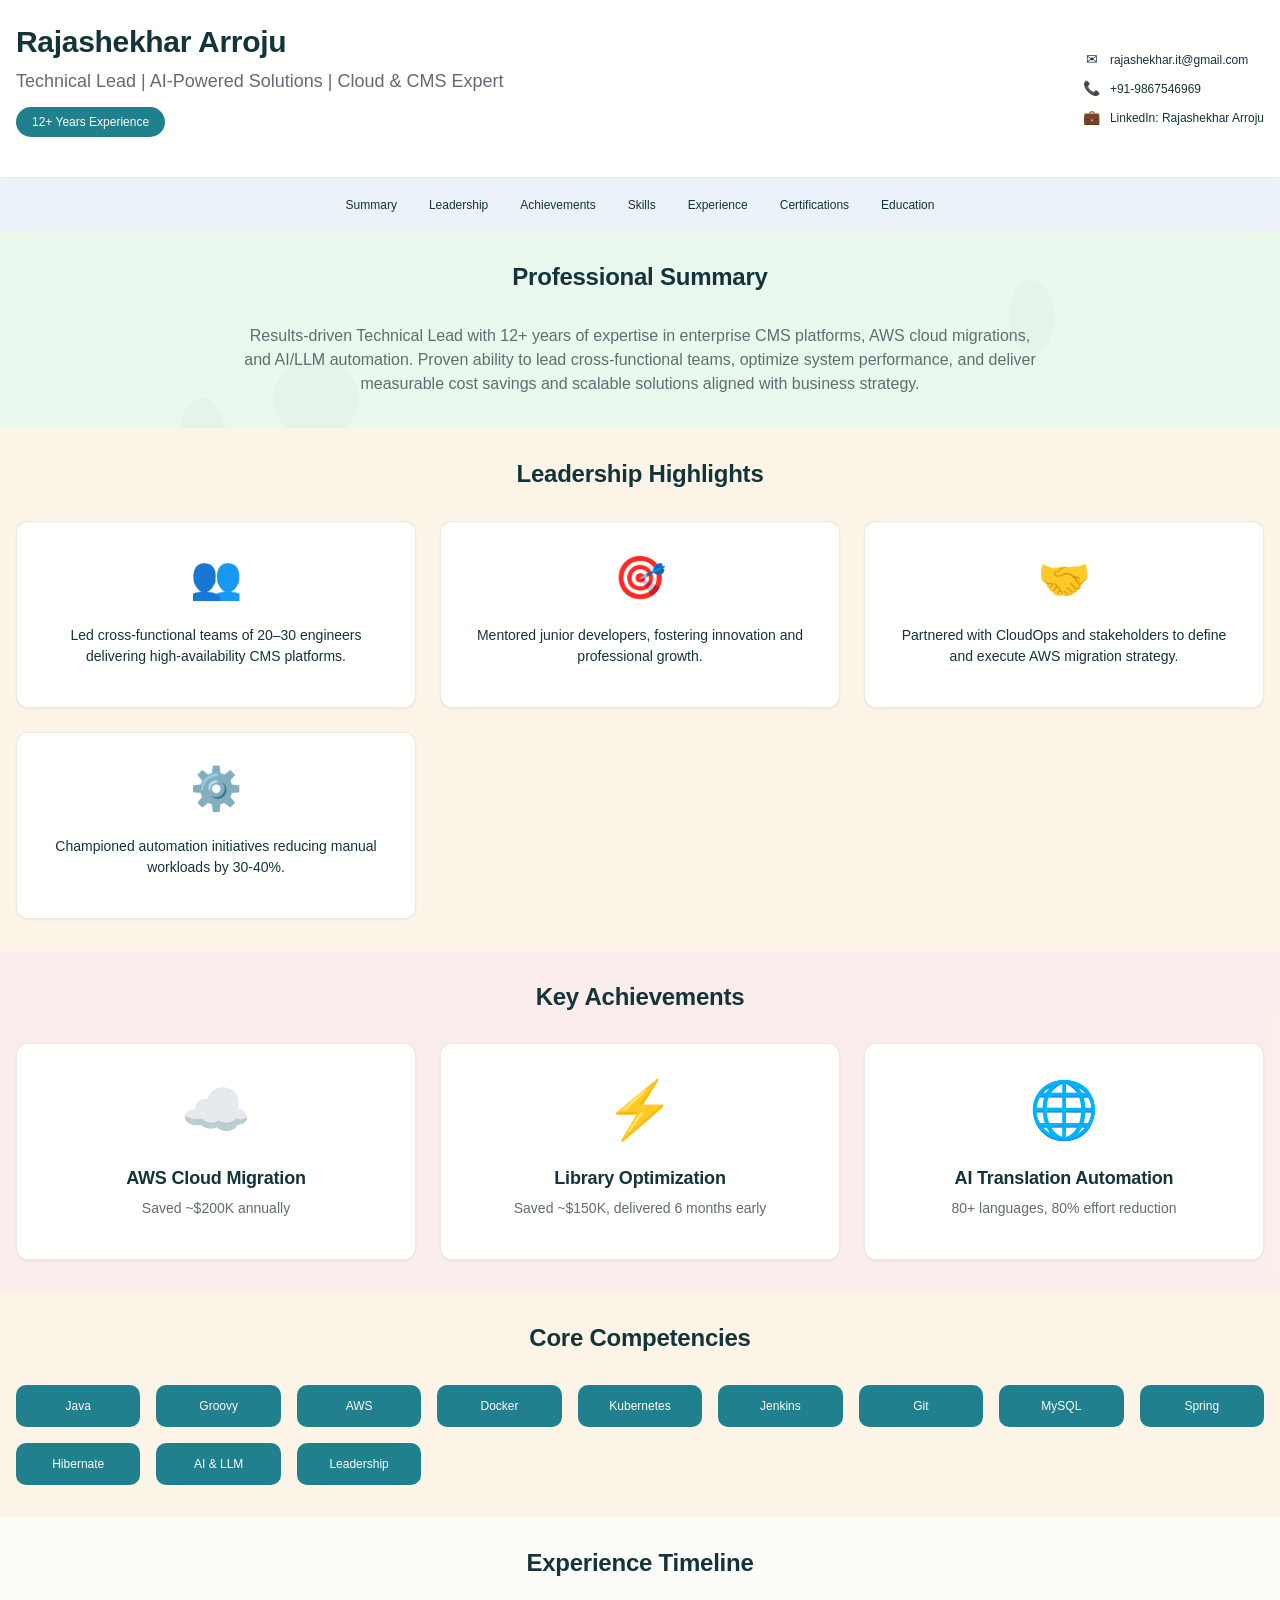
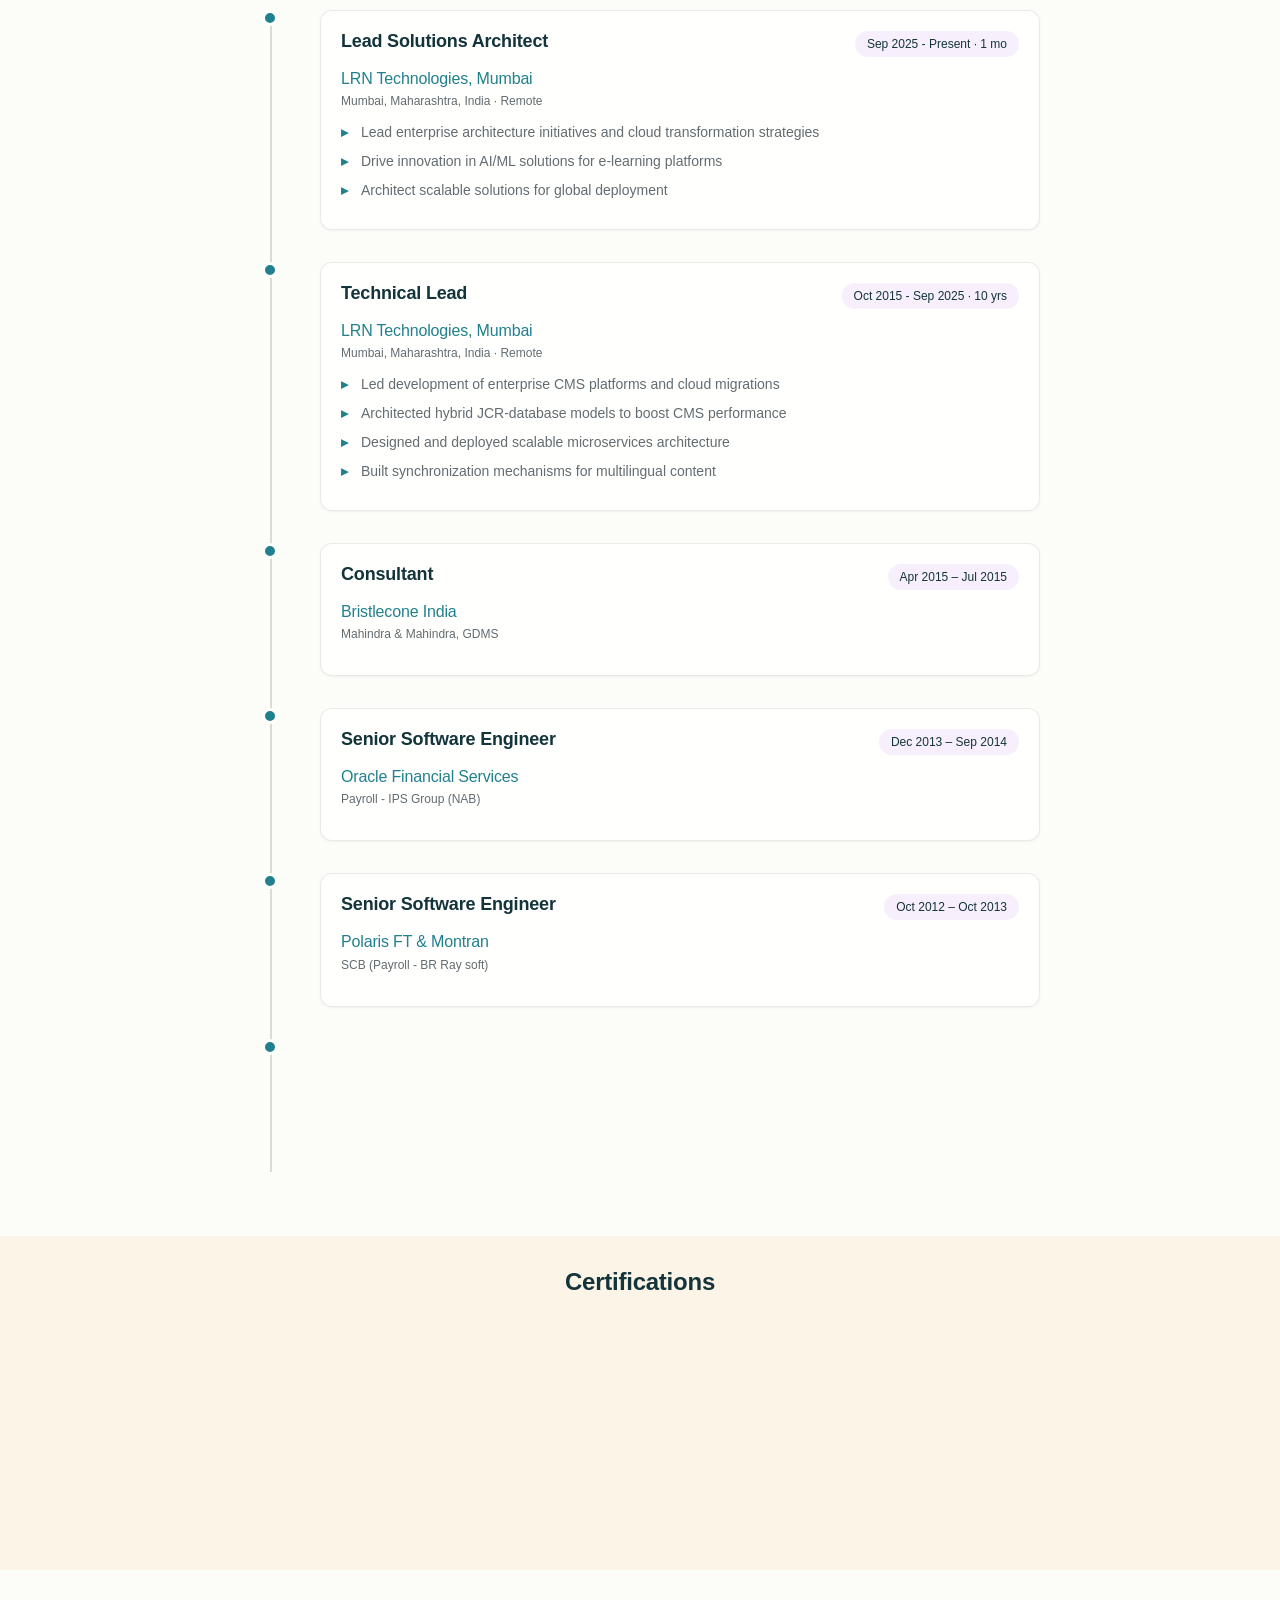
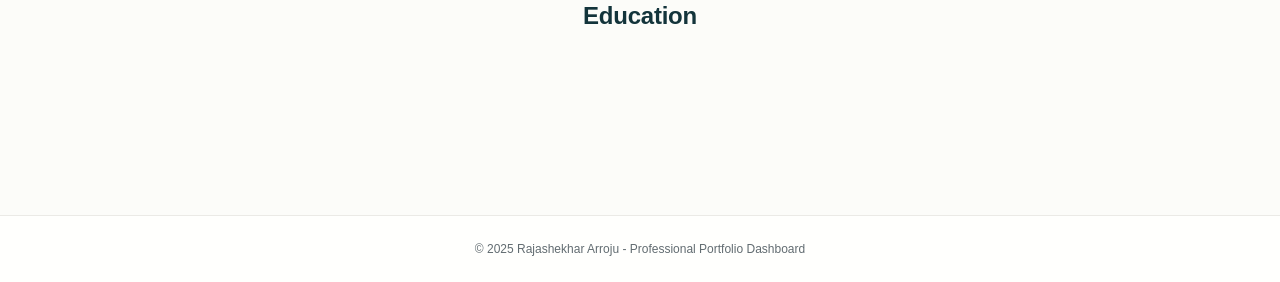
==== commit 48a33b89: "Update index.html" ====
--- a/index.html
+++ b/index.html
@@ -140,17 +140,37 @@
                     <div class="timeline-marker"></div>
                     <div class="timeline-content card">
                         <div class="timeline-header">
+                            <h3 class="role-title">Lead Solutions Architect</h3>
+                            <span class="period">Sep 2025 - Present · 1 mo</span>
+                        </div>
+                        <div class="company-info">
+                            <h4 class="company-name">LRN Technologies, Mumbai</h4>
+                            <p class="domain">Mumbai, Maharashtra, India · Remote</p>
+                        </div>
+                        <ul class="responsibilities">
+                            <li>Lead enterprise architecture initiatives and cloud transformation strategies</li>
+                            <li>Drive innovation in AI/ML solutions for e-learning platforms</li>
+                            <li>Architect scalable solutions for global deployment</li>
+                        </ul>
+                    </div>
+                </div>
+
+                <div class="timeline-item">
+                    <div class="timeline-marker"></div>
+                    <div class="timeline-content card">
+                        <div class="timeline-header">
                             <h3 class="role-title">Technical Lead</h3>
-                            <span class="period">Oct 2015 – Present</span>
+                            <span class="period">Oct 2015 - Sep 2025 · 10 yrs</span>
                         </div>
                         <div class="company-info">
                             <h4 class="company-name">LRN Technologies, Mumbai</h4>
-                            <p class="domain">Domain: AI-driven E-learning & Translations</p>
+                            <p class="domain">Mumbai, Maharashtra, India · Remote</p>
                         </div>
                         <ul class="responsibilities">
+                            <li>Led development of enterprise CMS platforms and cloud migrations</li>
                             <li>Architected hybrid JCR-database models to boost CMS performance</li>
-                            <li>Designed and deployed scalable CMS microservices and frontends</li>
-                            <li>Built synchronization mechanisms ensuring consistency across multilingual content</li>
+                            <li>Designed and deployed scalable microservices architecture</li>
+                            <li>Built synchronization mechanisms for multilingual content</li>
                         </ul>
                     </div>
                 </div>
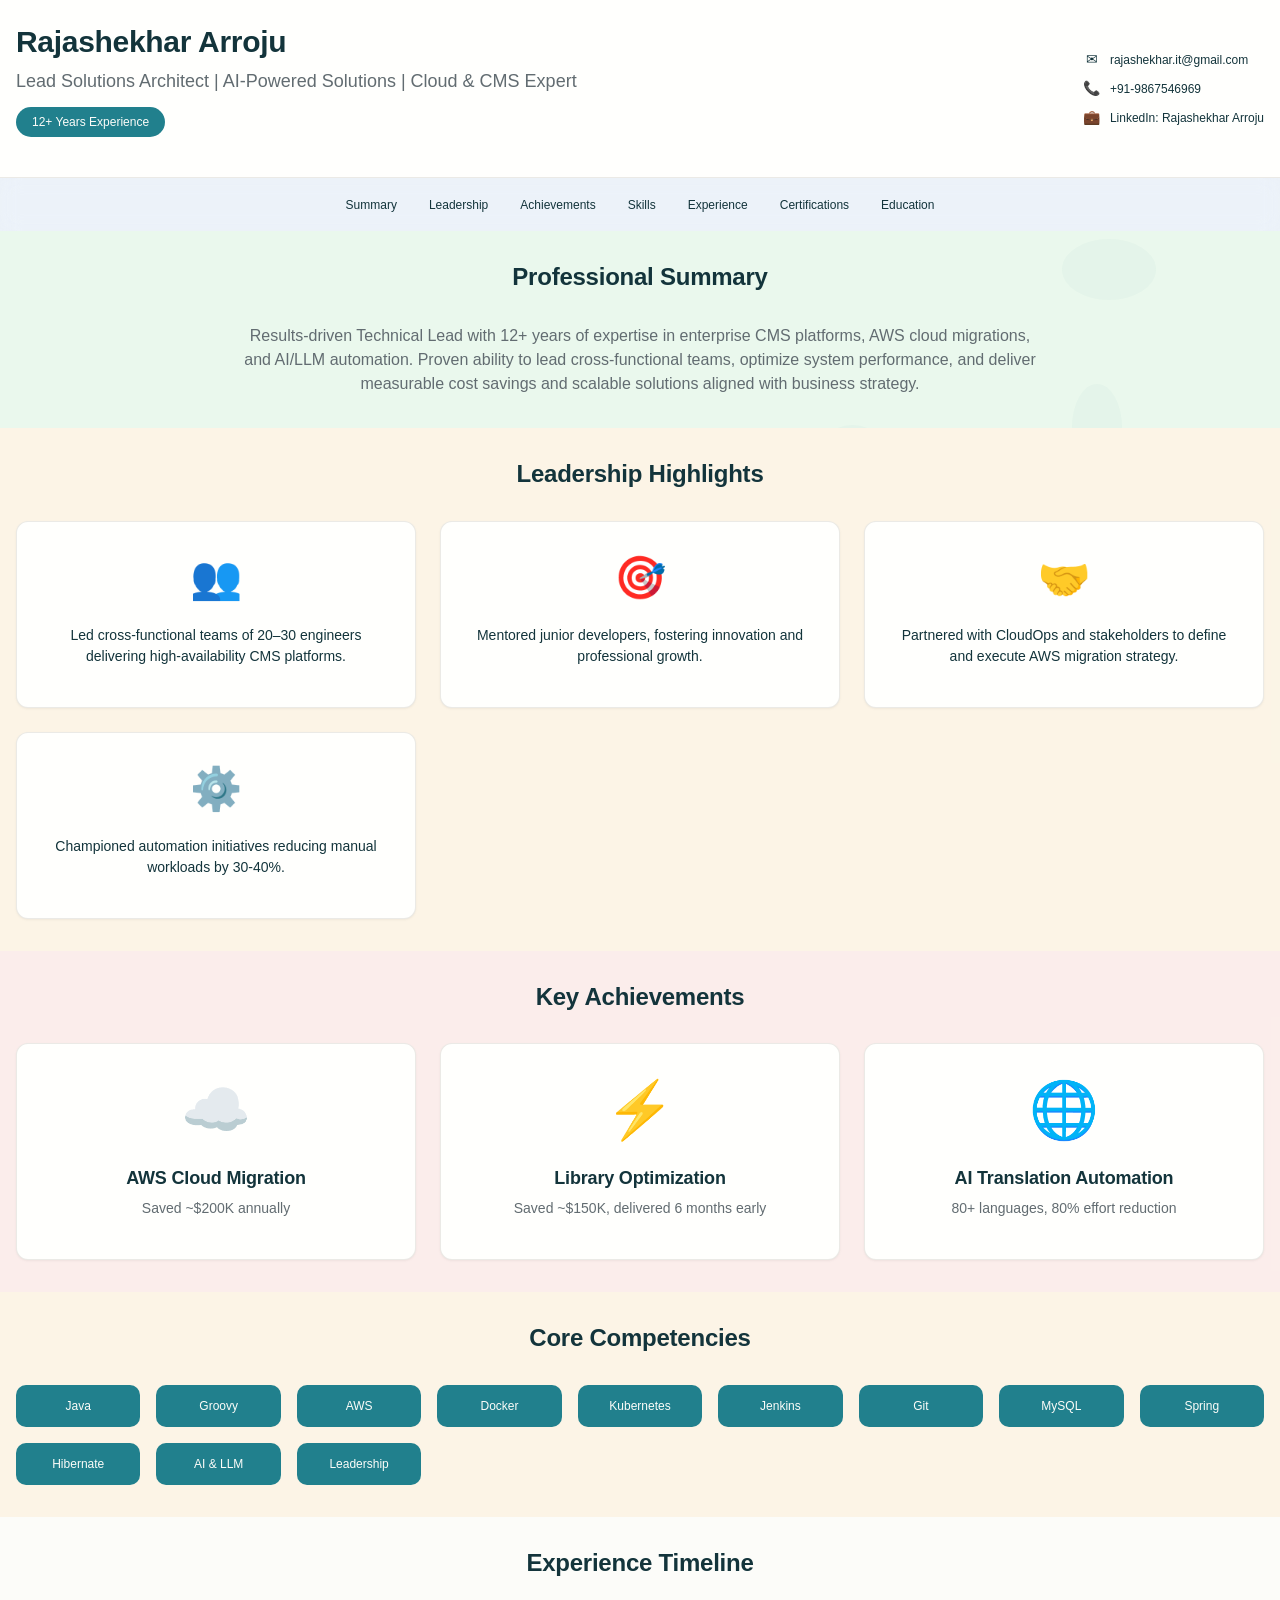
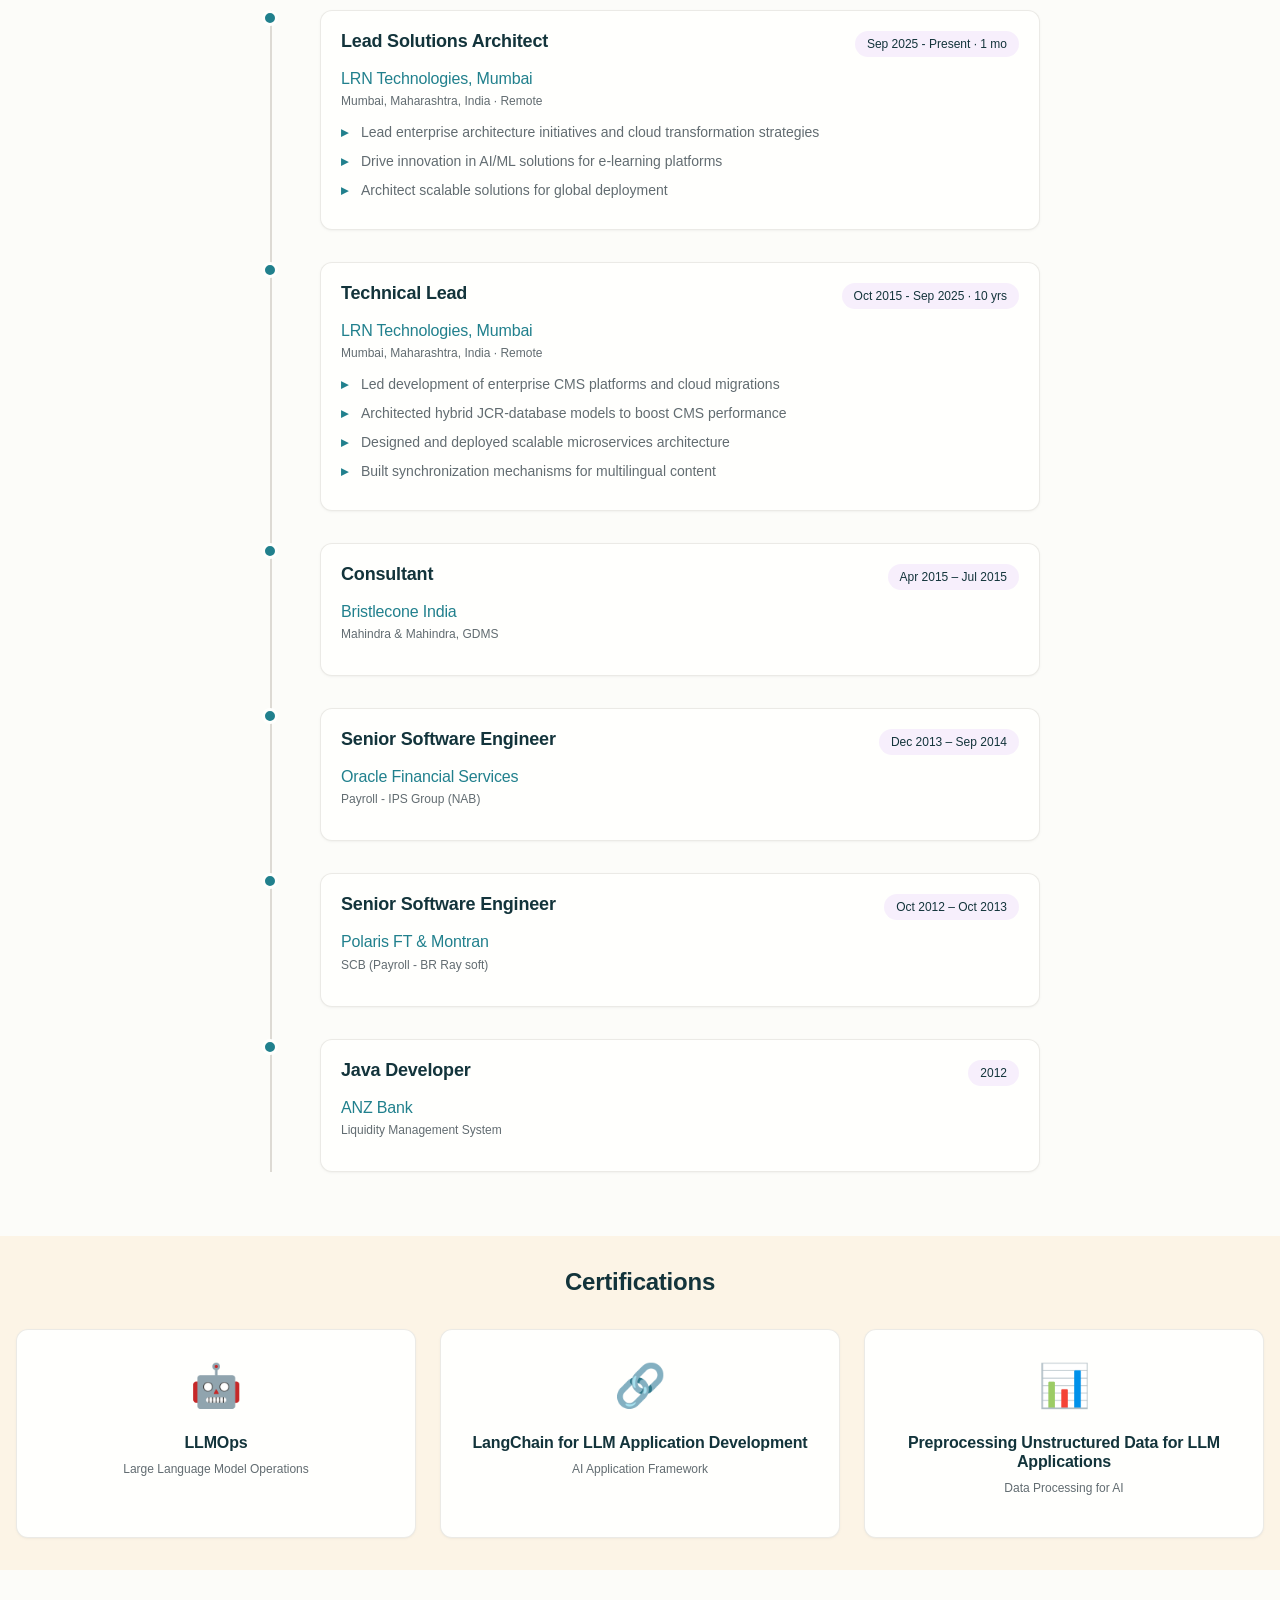
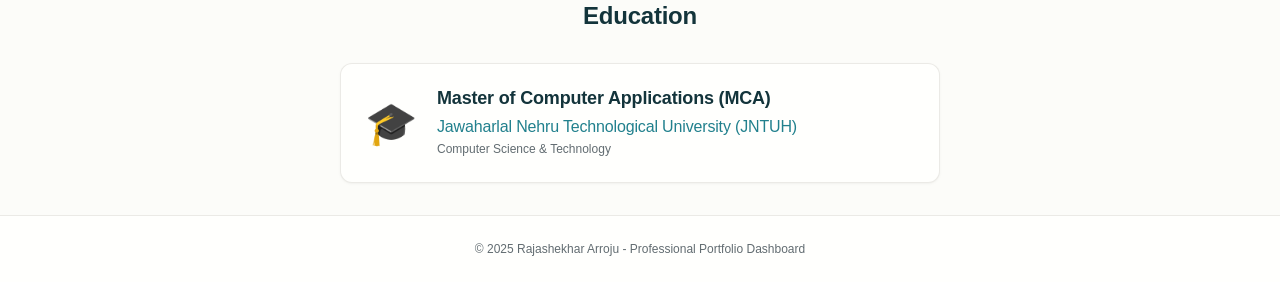
==== commit 13543c7a: "Update index.html" ====
--- a/index.html
+++ b/index.html
@@ -13,7 +13,7 @@
             <div class="header-content">
                 <div class="header-info">
                     <h1 class="name">Rajashekhar Arroju</h1>
-                    <p class="title">Technical Lead | AI-Powered Solutions | Cloud & CMS Expert</p>
+                    <p class="title">Lead Solutions Architect | AI-Powered Solutions | Cloud & CMS Expert</p>
                     <p class="experience-badge">12+ Years Experience</p>
                 </div>
                 <div class="contact-info">
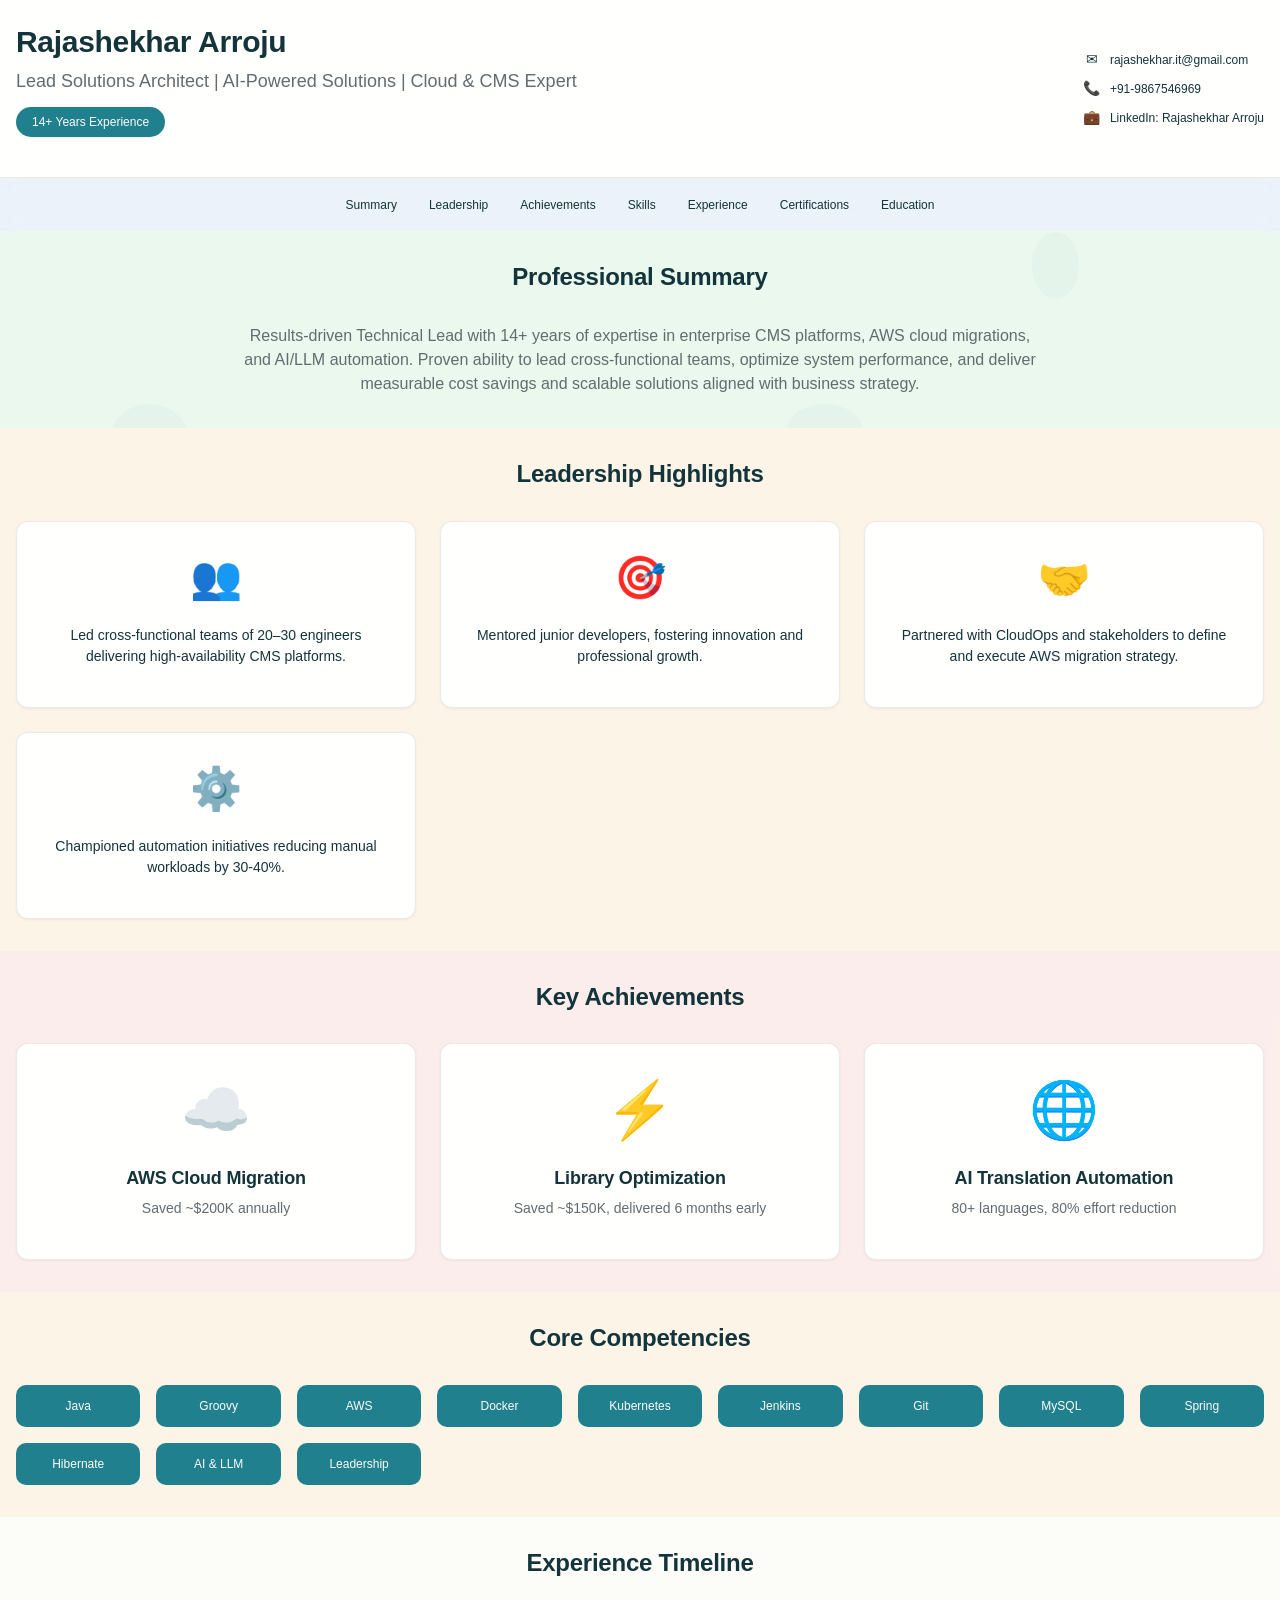
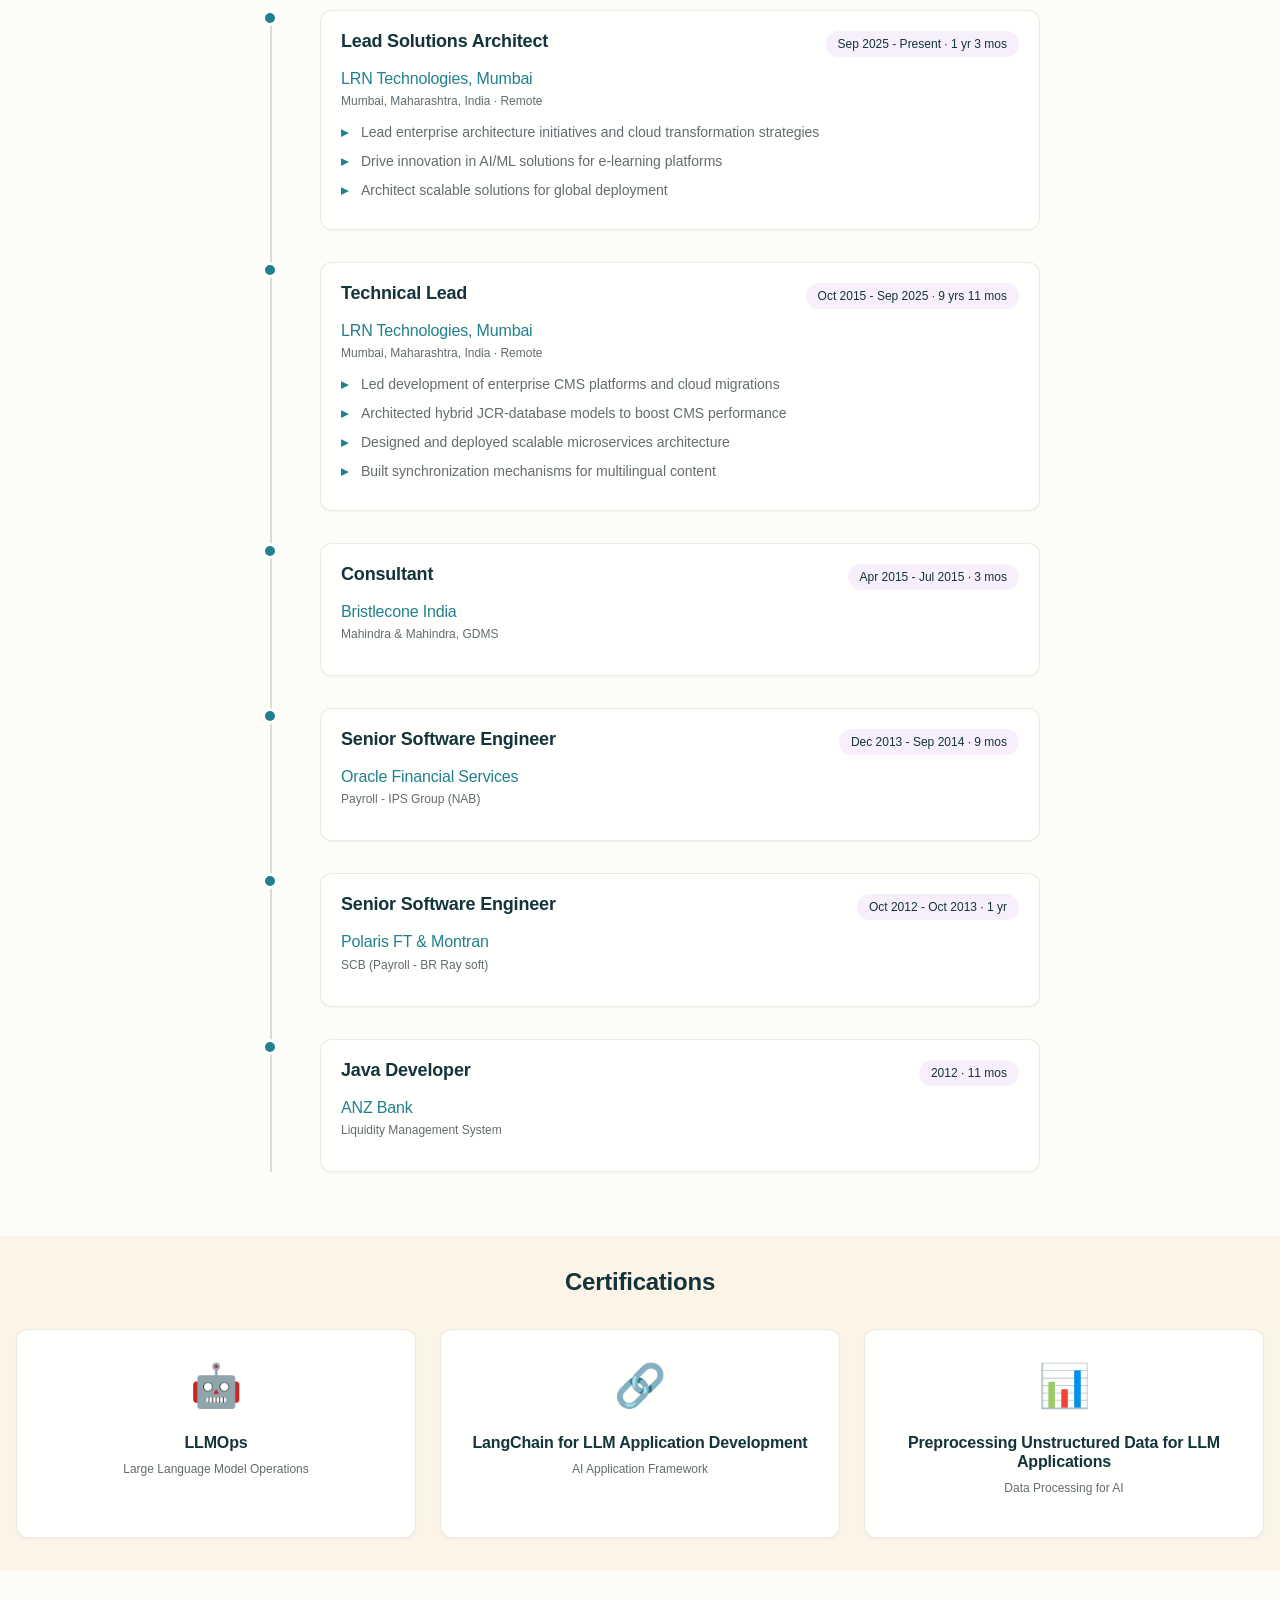
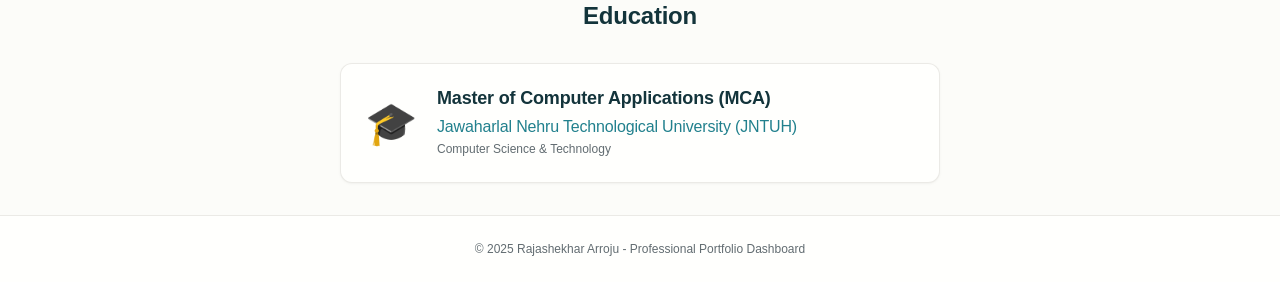
==== commit eca07dd5: "Dynamic experience and timeline formatting Add workspace file and implement dynamic experience calcu" ====
--- a/index.html
+++ b/index.html
@@ -14,7 +14,7 @@
                 <div class="header-info">
                     <h1 class="name">Rajashekhar Arroju</h1>
                     <p class="title">Lead Solutions Architect | AI-Powered Solutions | Cloud & CMS Expert</p>
-                    <p class="experience-badge">12+ Years Experience</p>
+                    <p class="experience-badge" id="experience-badge">12+ Years Experience</p>
                 </div>
                 <div class="contact-info">
                     <a href="mailto:rajashekhar.it@gmail.com" class="contact-item">
@@ -55,7 +55,7 @@
             <div class="hero-content">
                 <h2 class="section-title">Professional Summary</h2>
                 <p class="summary-text">
-                    Results-driven Technical Lead with 12+ years of expertise in enterprise CMS platforms, AWS cloud migrations, and AI/LLM automation. Proven ability to lead cross-functional teams, optimize system performance, and deliver measurable cost savings and scalable solutions aligned with business strategy.
+                        Results-driven Technical Lead with <span id="experience-years">12+</span> years of expertise in enterprise CMS platforms, AWS cloud migrations, and AI/LLM automation. Proven ability to lead cross-functional teams, optimize system performance, and deliver measurable cost savings and scalable solutions aligned with business strategy.
                 </p>
             </div>
         </div>
@@ -141,7 +141,7 @@
                     <div class="timeline-content card">
                         <div class="timeline-header">
                             <h3 class="role-title">Lead Solutions Architect</h3>
-                            <span class="period">Sep 2025 - Present · 1 mo</span>
+                            <span class="period timeline-period" data-start="2025-09" data-end="present">Sep 2025 - Present · 1 mo</span>
                         </div>
                         <div class="company-info">
                             <h4 class="company-name">LRN Technologies, Mumbai</h4>
@@ -160,7 +160,7 @@
                     <div class="timeline-content card">
                         <div class="timeline-header">
                             <h3 class="role-title">Technical Lead</h3>
-                            <span class="period">Oct 2015 - Sep 2025 · 10 yrs</span>
+                            <span class="period timeline-period" data-start="2015-10" data-end="2025-09">Oct 2015 - Sep 2025 · 10 yrs</span>
                         </div>
                         <div class="company-info">
                             <h4 class="company-name">LRN Technologies, Mumbai</h4>
@@ -180,7 +180,7 @@
                     <div class="timeline-content card">
                         <div class="timeline-header">
                             <h3 class="role-title">Consultant</h3>
-                            <span class="period">Apr 2015 – Jul 2015</span>
+                            <span class="period timeline-period" data-start="2015-04" data-end="2015-07">Apr 2015 – Jul 2015</span>
                         </div>
                         <div class="company-info">
                             <h4 class="company-name">Bristlecone India</h4>
@@ -194,7 +194,7 @@
                     <div class="timeline-content card">
                         <div class="timeline-header">
                             <h3 class="role-title">Senior Software Engineer</h3>
-                            <span class="period">Dec 2013 – Sep 2014</span>
+                            <span class="period timeline-period" data-start="2013-12" data-end="2014-09">Dec 2013 – Sep 2014</span>
                         </div>
                         <div class="company-info">
                             <h4 class="company-name">Oracle Financial Services</h4>
@@ -208,7 +208,7 @@
                     <div class="timeline-content card">
                         <div class="timeline-header">
                             <h3 class="role-title">Senior Software Engineer</h3>
-                            <span class="period">Oct 2012 – Oct 2013</span>
+                            <span class="period timeline-period" data-start="2012-10" data-end="2013-10">Oct 2012 – Oct 2013</span>
                         </div>
                         <div class="company-info">
                             <h4 class="company-name">Polaris FT & Montran</h4>
@@ -222,7 +222,7 @@
                     <div class="timeline-content card">
                         <div class="timeline-header">
                             <h3 class="role-title">Java Developer</h3>
-                            <span class="period">2012</span>
+                            <span class="period timeline-period" data-start="2012-01" data-end="2012-12">2012</span>
                         </div>
                         <div class="company-info">
                             <h4 class="company-name">ANZ Bank</h4>
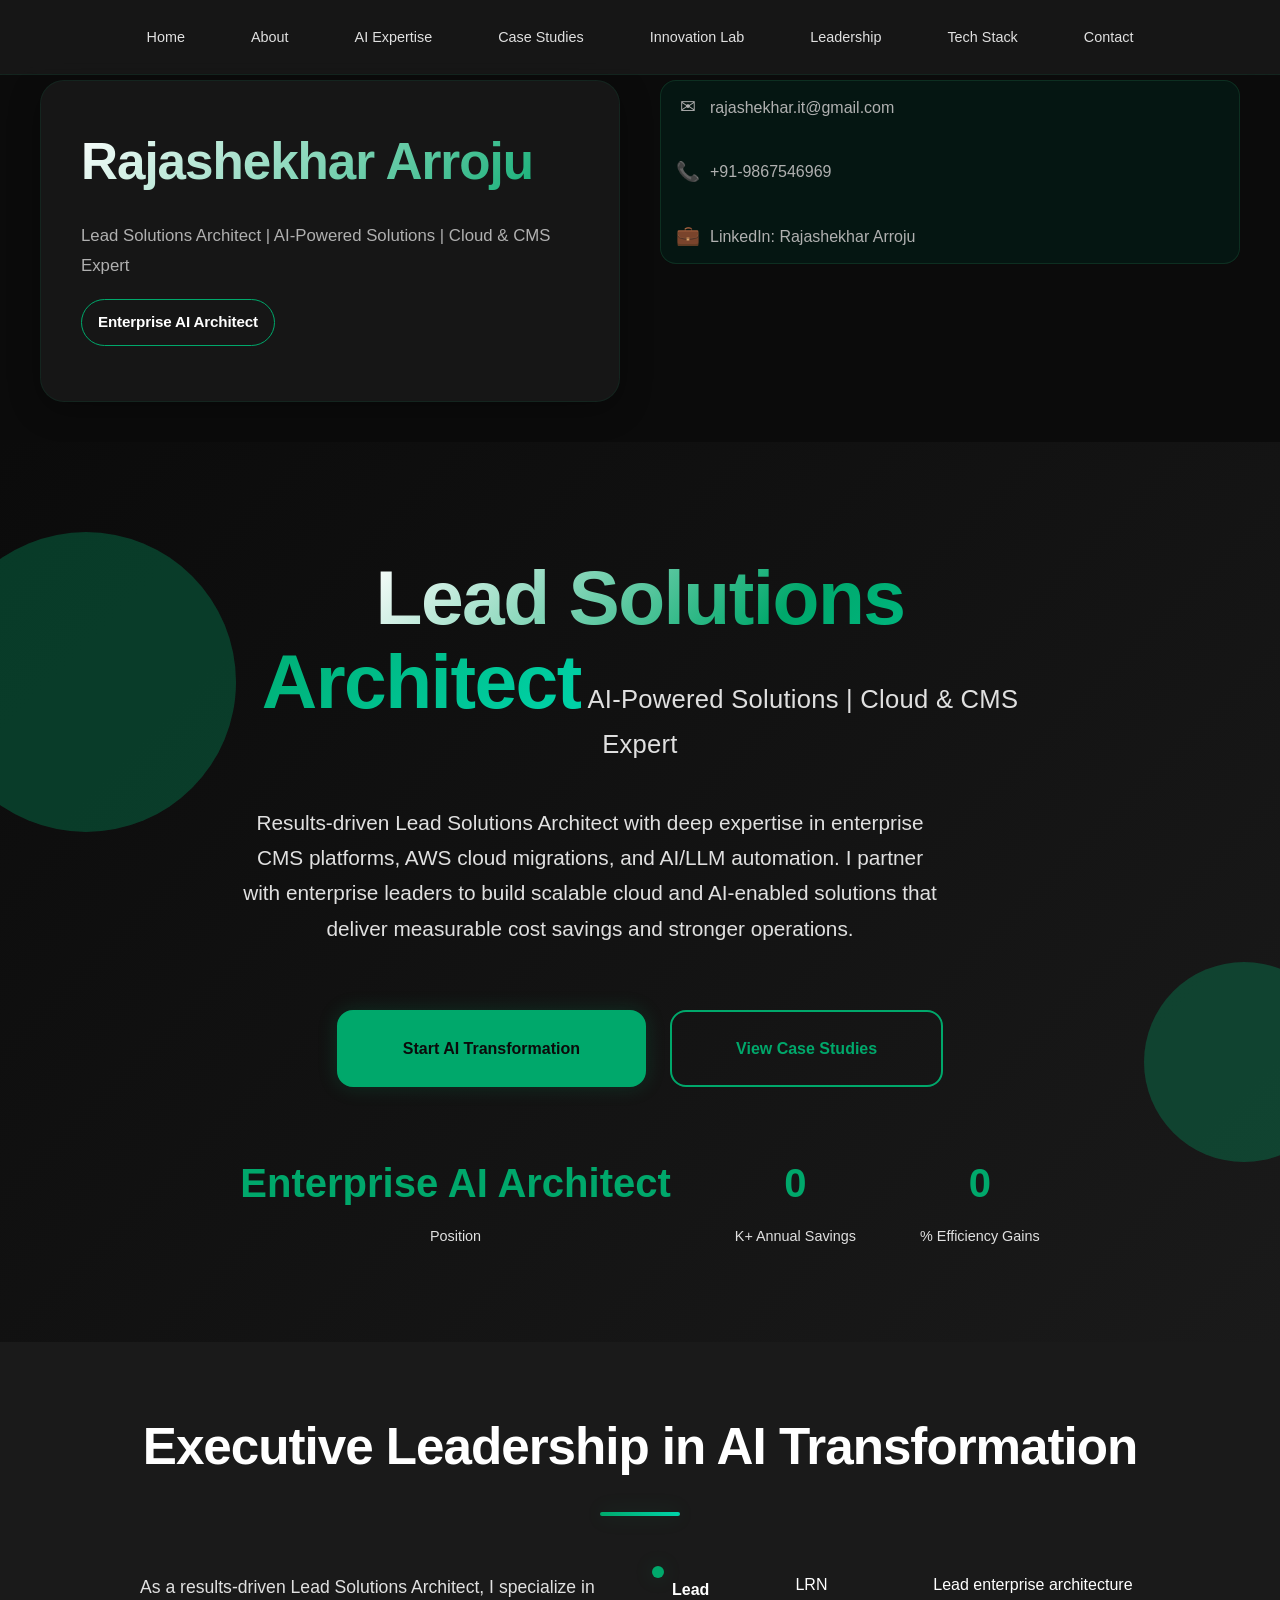
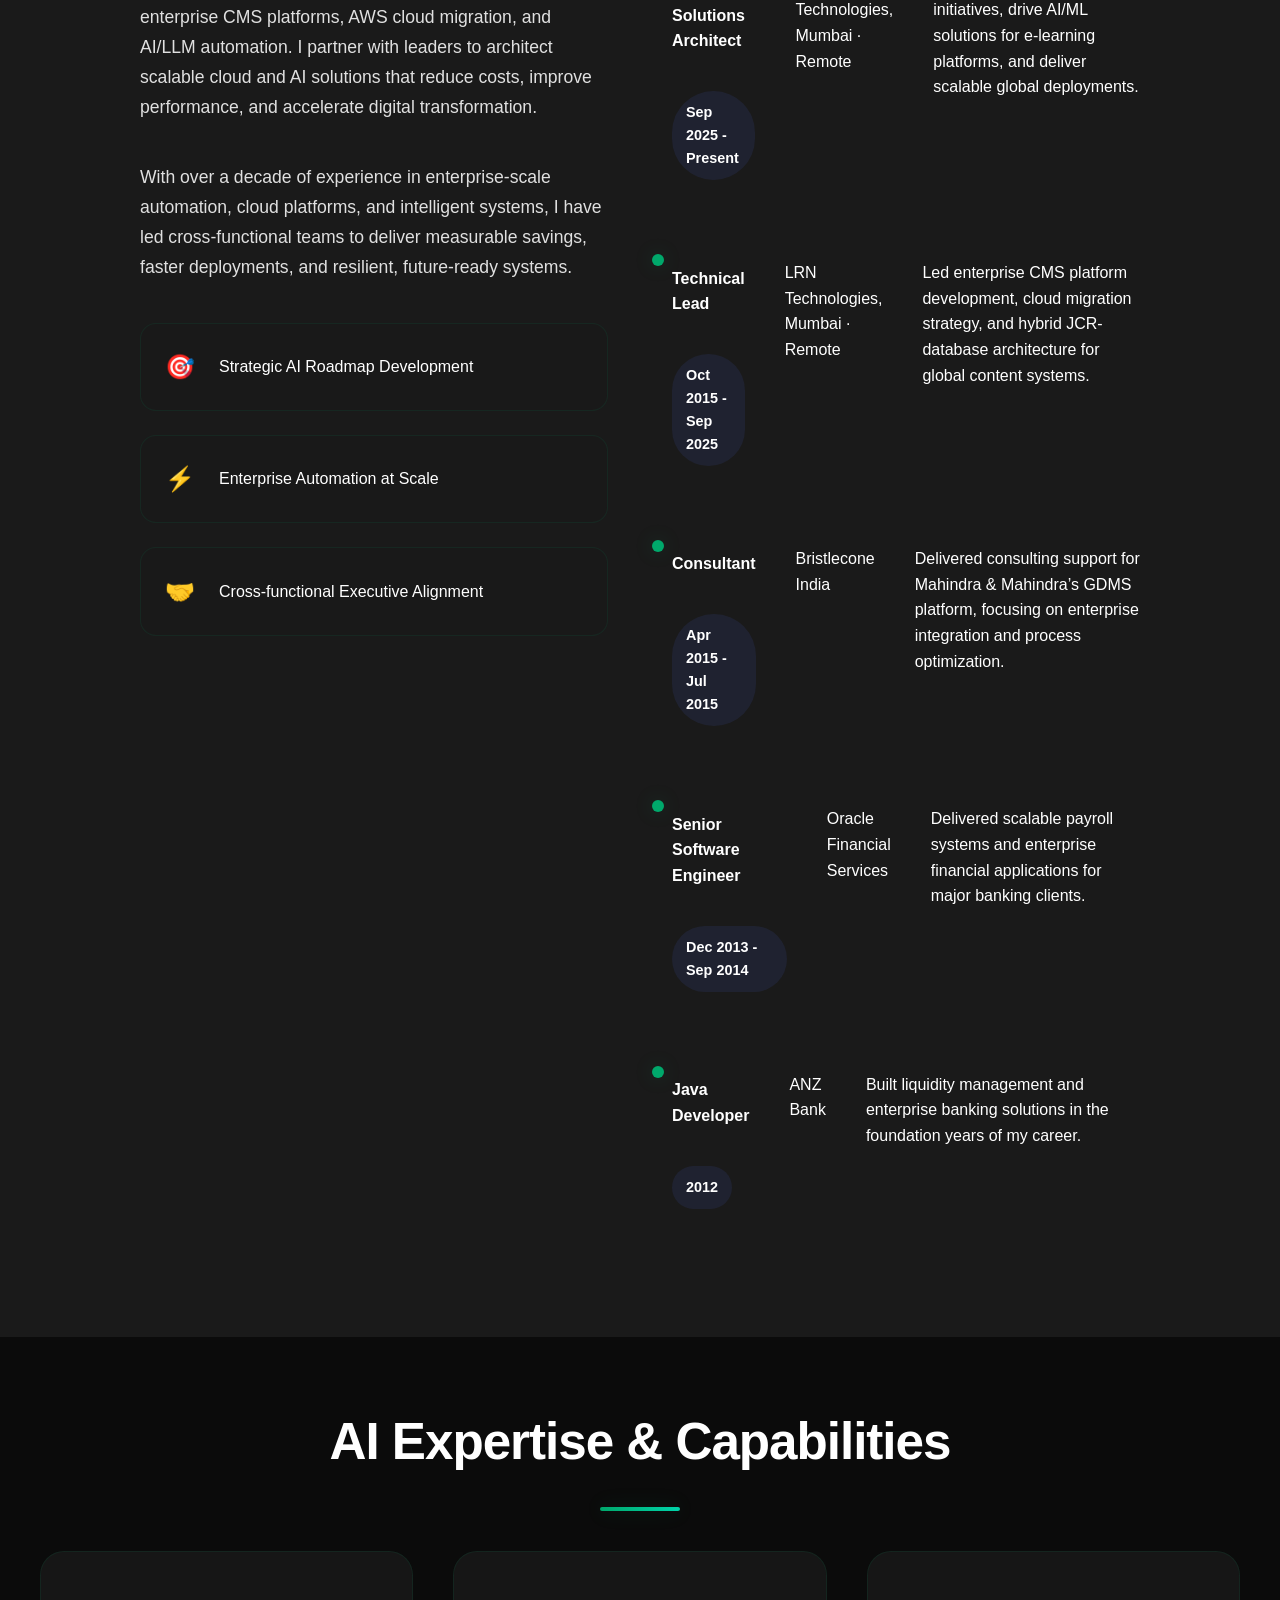
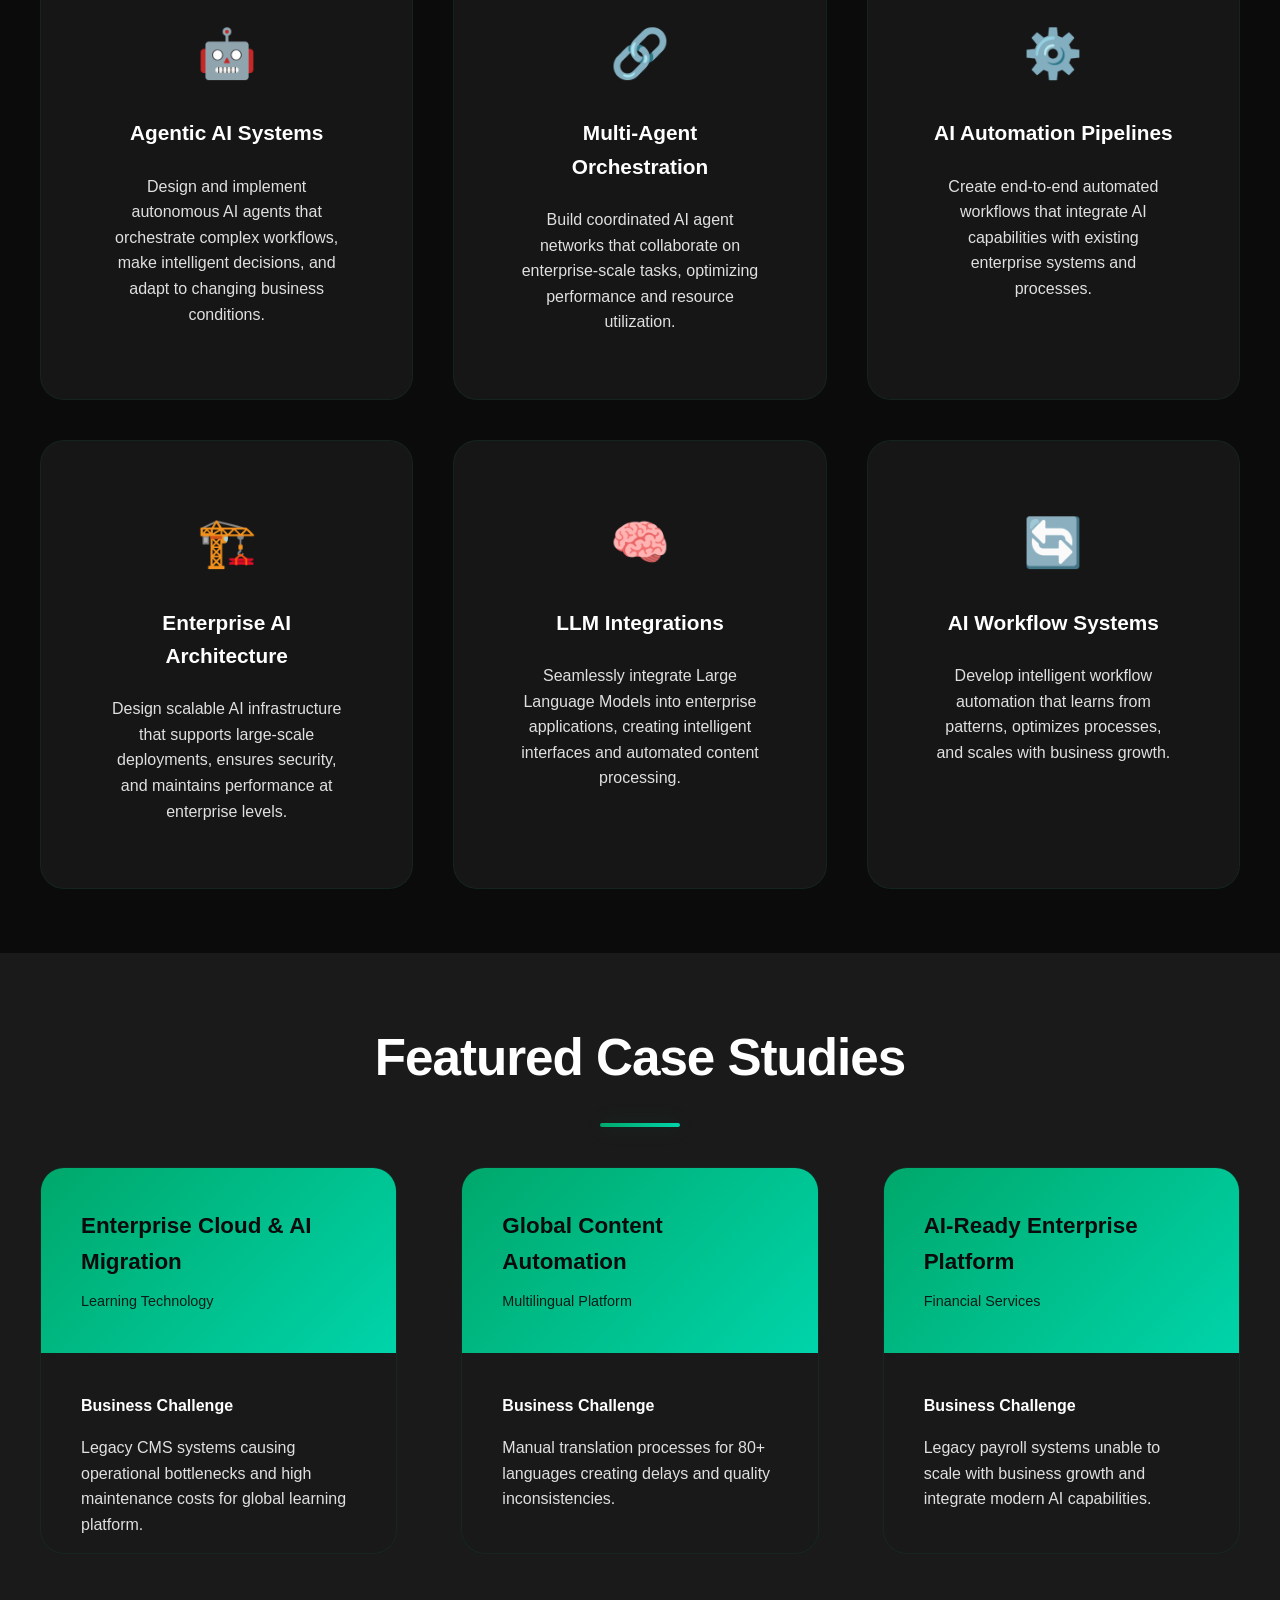
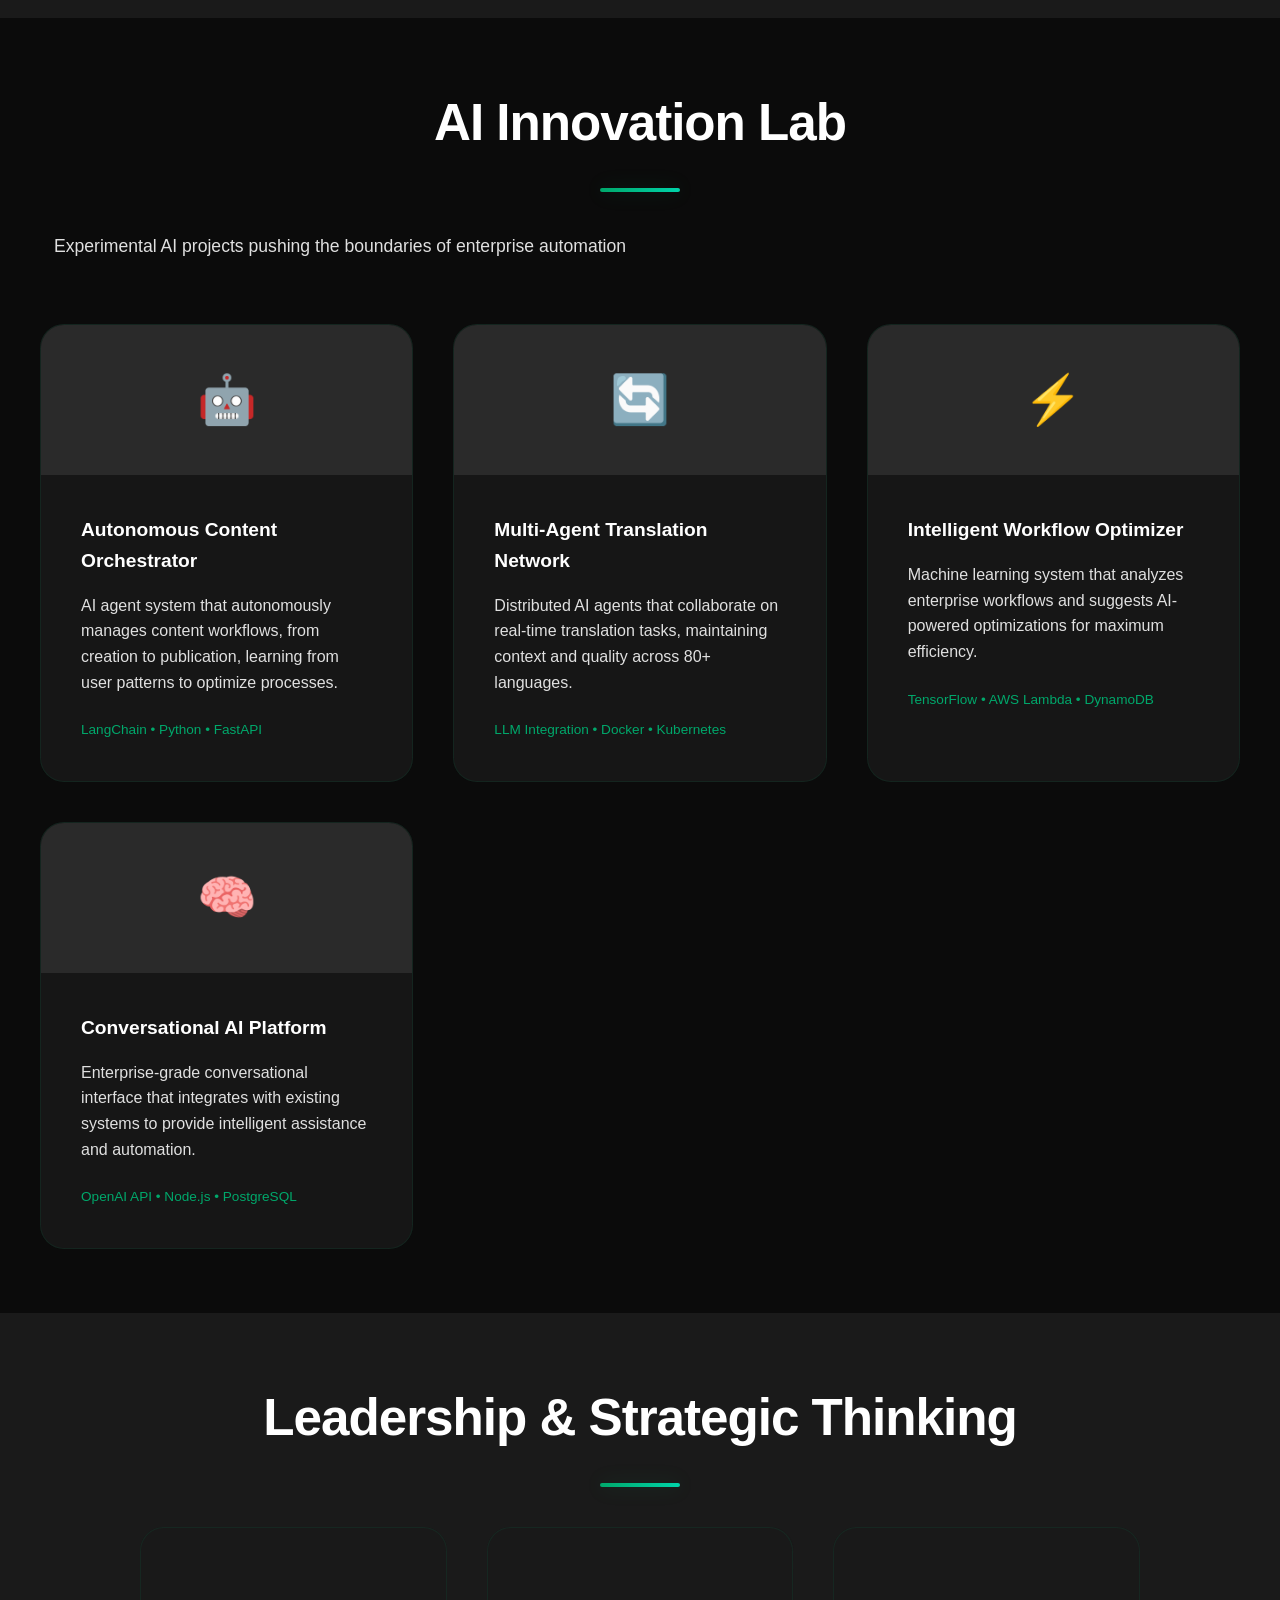
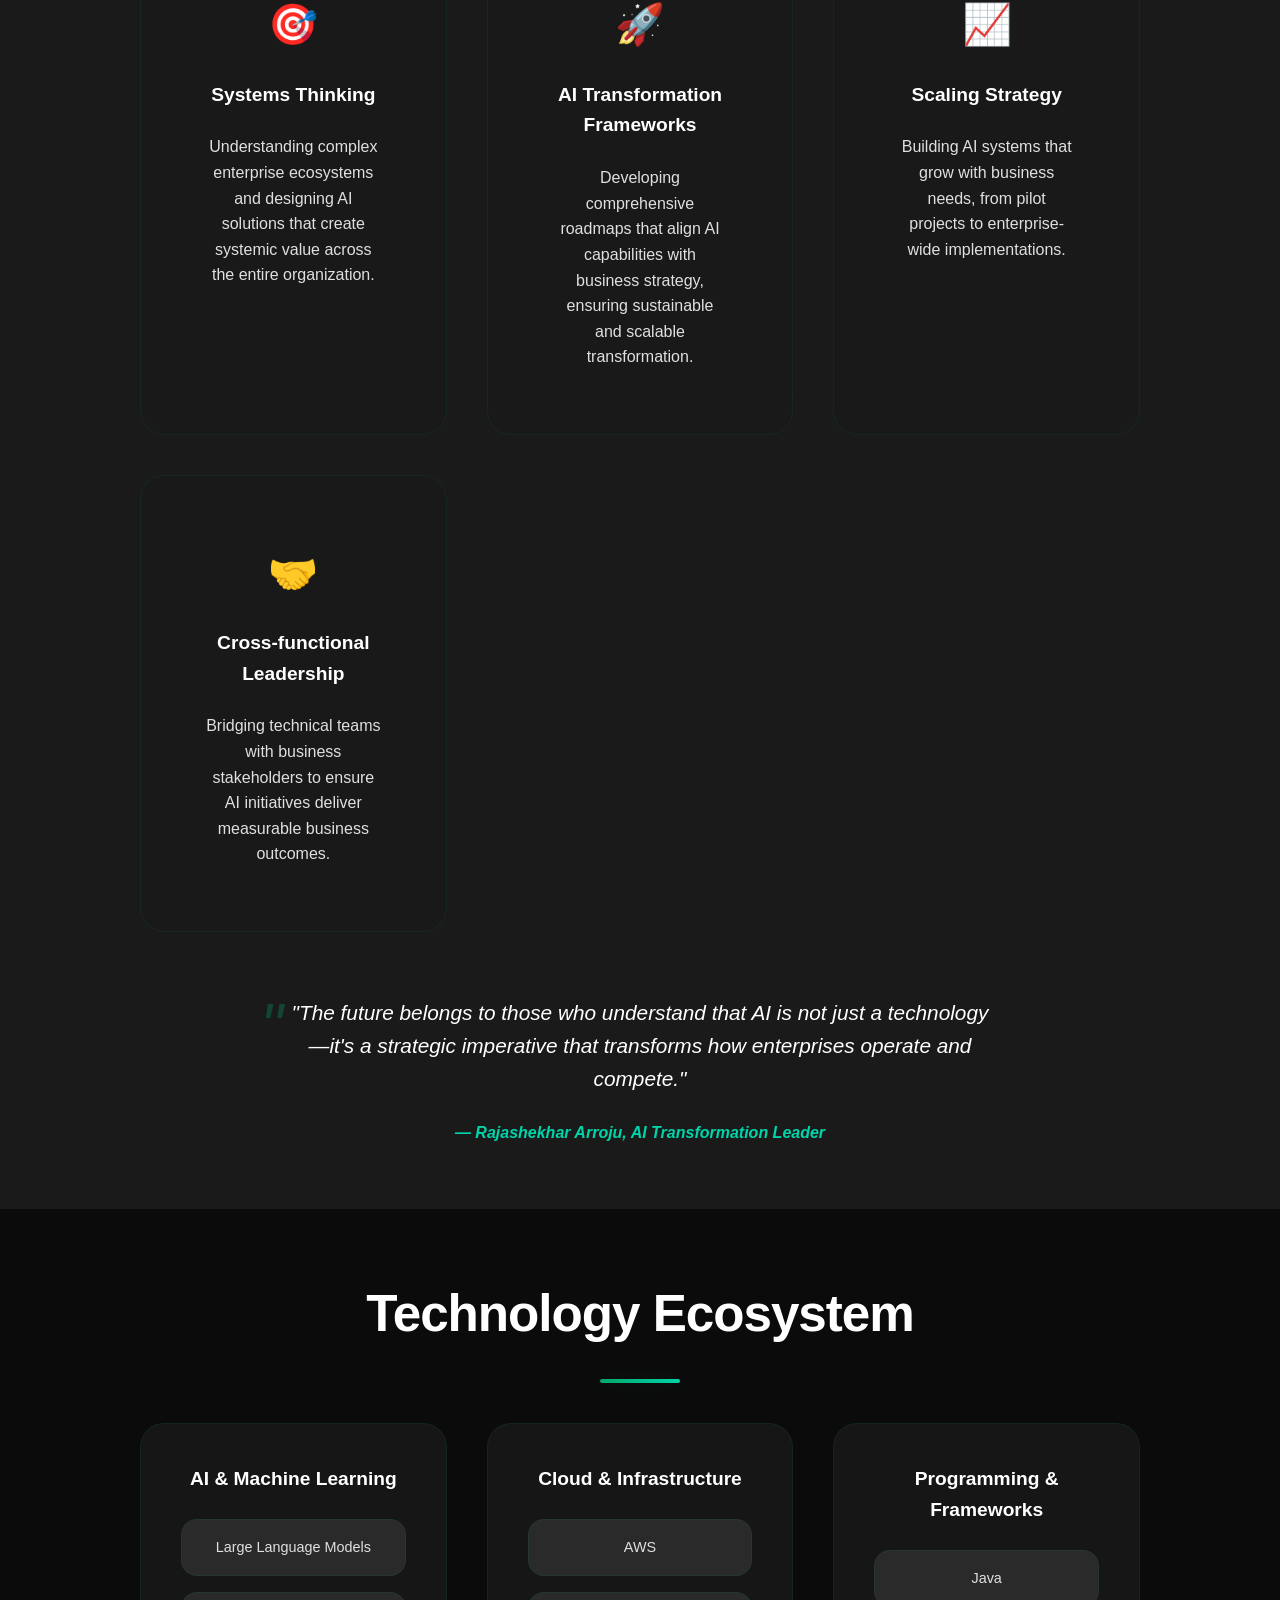
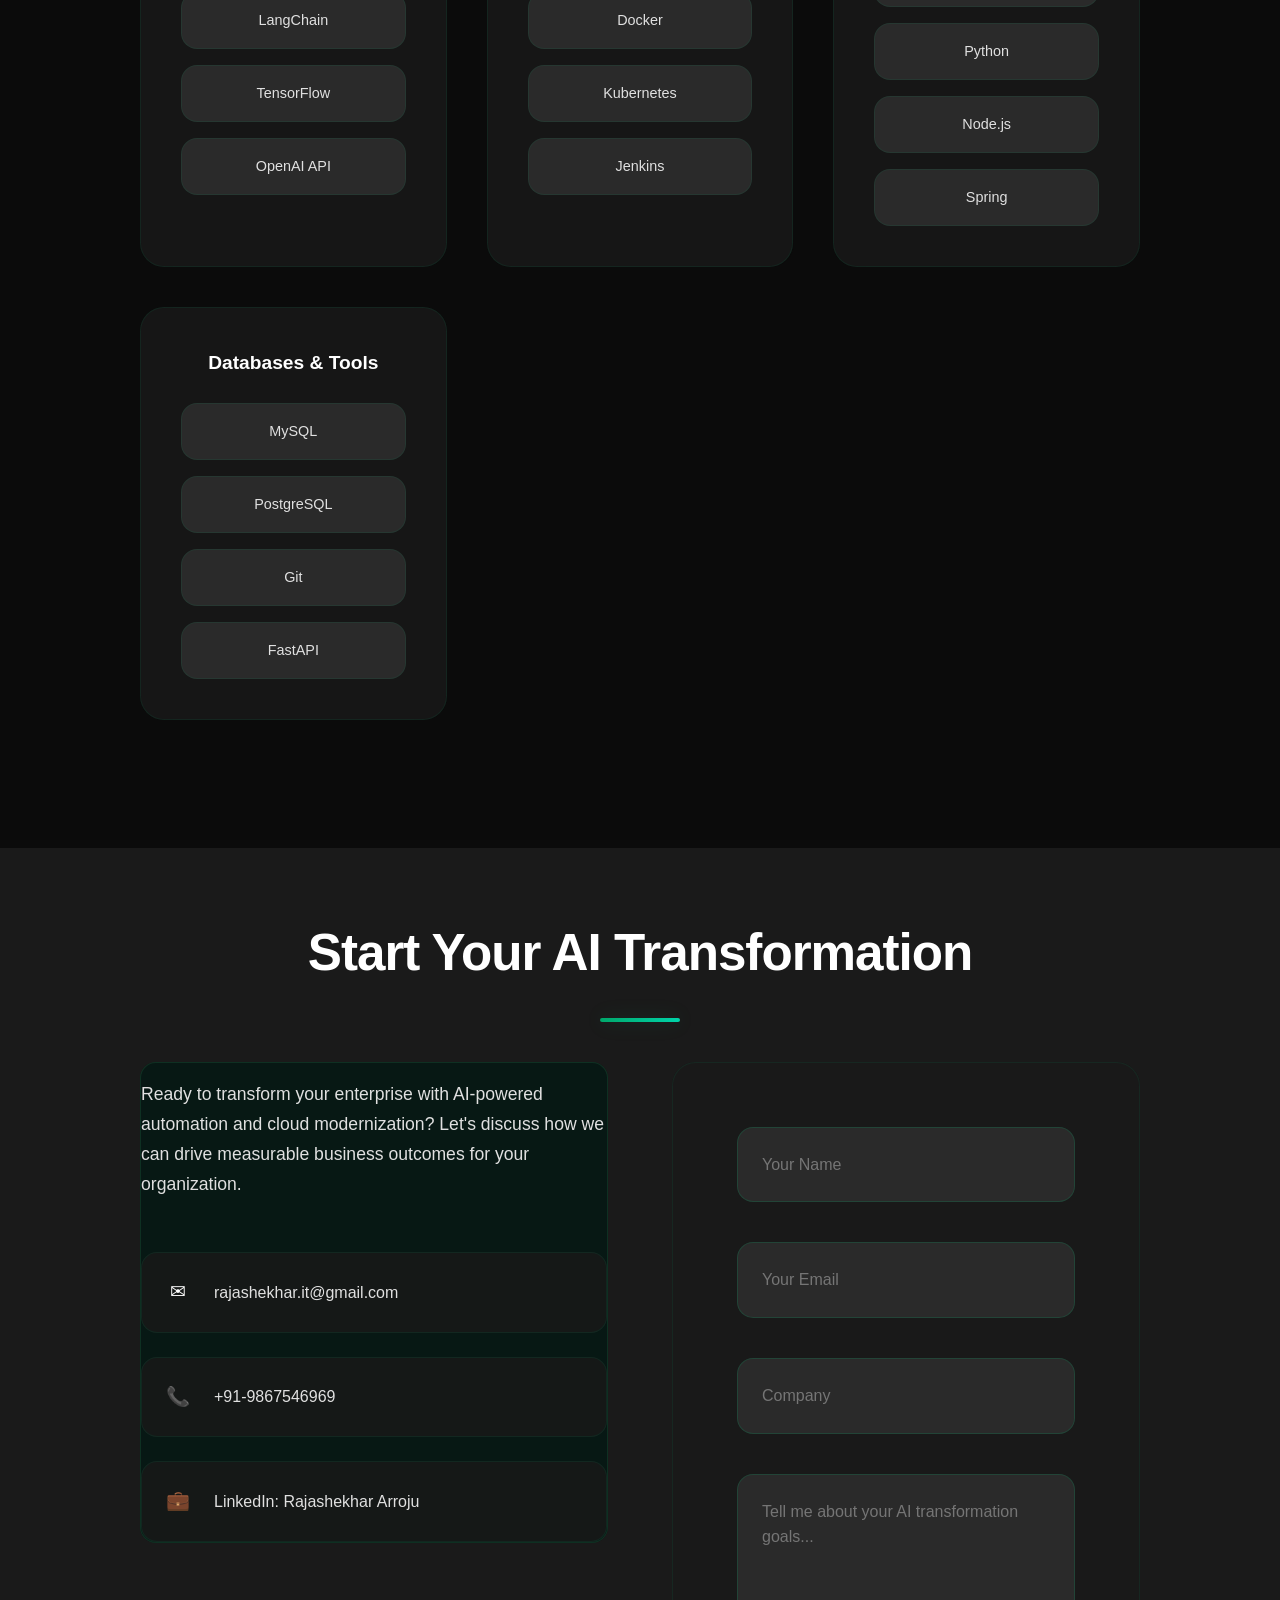
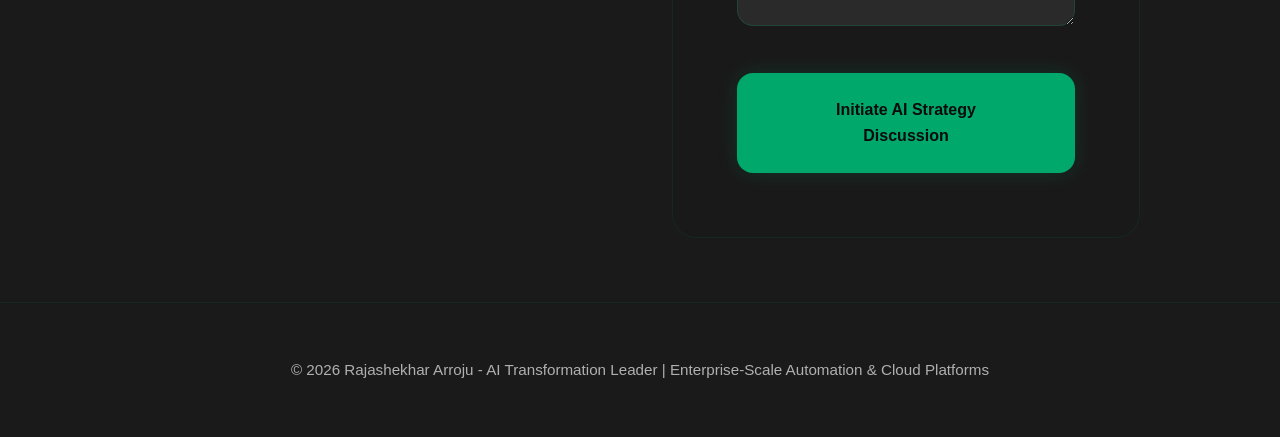
==== commit 115eac68: "Revamp site: AI content, animations, dark theme Major content and UI overhaul to position the portfo" ====
--- a/index.html
+++ b/index.html
@@ -3,7 +3,7 @@
 <head>
     <meta charset="UTF-8">
     <meta name="viewport" content="width=device-width, initial-scale=1.0">
-    <title>Rajashekhar Arroju - Technical Lead | AI-Powered Solutions</title>
+    <title>Rajashekhar Arroju - Lead Solutions Architect | AI-Powered Solutions | Cloud & CMS Expert</title>
     <link rel="stylesheet" href="style.css">
 </head>
 <body>
@@ -14,7 +14,7 @@
                 <div class="header-info">
                     <h1 class="name">Rajashekhar Arroju</h1>
                     <p class="title">Lead Solutions Architect | AI-Powered Solutions | Cloud & CMS Expert</p>
-                    <p class="experience-badge" id="experience-badge">12+ Years Experience</p>
+                    <p class="experience-badge" id="experience-badge">Enterprise AI Architect</p>
                 </div>
                 <div class="contact-info">
                     <a href="mailto:rajashekhar.it@gmail.com" class="contact-item">
@@ -38,239 +38,432 @@
     <nav class="nav">
         <div class="container">
             <ul class="nav-links">
-                <li><a href="#summary" class="nav-link">Summary</a></li>
+                <li><a href="#hero" class="nav-link">Home</a></li>
+                <li><a href="#about" class="nav-link">About</a></li>
+                <li><a href="#expertise" class="nav-link">AI Expertise</a></li>
+                <li><a href="#case-studies" class="nav-link">Case Studies</a></li>
+                <li><a href="#innovation" class="nav-link">Innovation Lab</a></li>
                 <li><a href="#leadership" class="nav-link">Leadership</a></li>
-                <li><a href="#achievements" class="nav-link">Achievements</a></li>
-                <li><a href="#skills" class="nav-link">Skills</a></li>
-                <li><a href="#experience" class="nav-link">Experience</a></li>
-                <li><a href="#certifications" class="nav-link">Certifications</a></li>
-                <li><a href="#education" class="nav-link">Education</a></li>
+                <li><a href="#tech-stack" class="nav-link">Tech Stack</a></li>
+                <li><a href="#contact" class="nav-link">Contact</a></li>
             </ul>
         </div>
     </nav>
 
-    <!-- Hero/Summary Section -->
-    <section id="summary" class="section hero-section">
+    <!-- Hero Section -->
+    <section id="hero" class="section hero-section">
         <div class="container">
             <div class="hero-content">
-                <h2 class="section-title">Professional Summary</h2>
-                <p class="summary-text">
-                        Results-driven Technical Lead with <span id="experience-years">12+</span> years of expertise in enterprise CMS platforms, AWS cloud migrations, and AI/LLM automation. Proven ability to lead cross-functional teams, optimize system performance, and deliver measurable cost savings and scalable solutions aligned with business strategy.
+                <h1 class="hero-title">
+                    <span class="hero-title-main">Lead Solutions Architect</span>
+                    <span class="hero-title-sub">AI-Powered Solutions | Cloud & CMS Expert</span>
+                </h1>
+                <p class="hero-description">
+                    Results-driven Lead Solutions Architect with deep expertise in enterprise CMS platforms, AWS cloud migrations, and AI/LLM automation. I partner with enterprise leaders to build scalable cloud and AI-enabled solutions that deliver measurable cost savings and stronger operations.
                 </p>
-            </div>
-        </div>
-    </section>
-
-    <!-- Leadership Highlights -->
-    <section id="leadership" class="section">
-        <div class="container">
-            <h2 class="section-title">Leadership Highlights</h2>
-            <div class="leadership-grid">
-                <div class="leadership-item card">
-                    <div class="leadership-icon">👥</div>
-                    <p>Led cross-functional teams of 20–30 engineers delivering high-availability CMS platforms.</p>
-                </div>
-                <div class="leadership-item card">
-                    <div class="leadership-icon">🎯</div>
-                    <p>Mentored junior developers, fostering innovation and professional growth.</p>
-                </div>
-                <div class="leadership-item card">
-                    <div class="leadership-icon">🤝</div>
-                    <p>Partnered with CloudOps and stakeholders to define and execute AWS migration strategy.</p>
-                </div>
-                <div class="leadership-item card">
-                    <div class="leadership-icon">⚙️</div>
-                    <p>Championed automation initiatives reducing manual workloads by 30-40%.</p>
-                </div>
-            </div>
-        </div>
-    </section>
-
-    <!-- Key Achievements -->
-    <section id="achievements" class="section achievements-section">
-        <div class="container">
-            <h2 class="section-title">Key Achievements</h2>
-            <div class="achievements-grid">
-                <div class="achievement-item card">
-                    <div class="achievement-icon">☁️</div>
-                    <h3 class="achievement-title">AWS Cloud Migration</h3>
-                    <p class="achievement-description">Saved ~$200K annually</p>
-                </div>
-                <div class="achievement-item card">
-                    <div class="achievement-icon">⚡</div>
-                    <h3 class="achievement-title">Library Optimization</h3>
-                    <p class="achievement-description">Saved ~$150K, delivered 6 months early</p>
-                </div>
-                <div class="achievement-item card">
-                    <div class="achievement-icon">🌐</div>
-                    <h3 class="achievement-title">AI Translation Automation</h3>
-                    <p class="achievement-description">80+ languages, 80% effort reduction</p>
-                </div>
-            </div>
-        </div>
-    </section>
-
-    <!-- Core Competencies -->
-    <section id="skills" class="section">
-        <div class="container">
-            <h2 class="section-title">Core Competencies</h2>
-            <div class="skills-grid">
-                <div class="skill-item">Java</div>
-                <div class="skill-item">Groovy</div>
-                <div class="skill-item">AWS</div>
-                <div class="skill-item">Docker</div>
-                <div class="skill-item">Kubernetes</div>
-                <div class="skill-item">Jenkins</div>
-                <div class="skill-item">Git</div>
-                <div class="skill-item">MySQL</div>
-                <div class="skill-item">Spring</div>
-                <div class="skill-item">Hibernate</div>
-                <div class="skill-item">AI & LLM</div>
-                <div class="skill-item">Leadership</div>
-            </div>
-        </div>
-    </section>
-
-    <!-- Experience Timeline -->
-    <section id="experience" class="section">
-        <div class="container">
-            <h2 class="section-title">Experience Timeline</h2>
-            <div class="timeline">
-                <div class="timeline-item">
-                    <div class="timeline-marker"></div>
-                    <div class="timeline-content card">
-                        <div class="timeline-header">
-                            <h3 class="role-title">Lead Solutions Architect</h3>
-                            <span class="period timeline-period" data-start="2025-09" data-end="present">Sep 2025 - Present · 1 mo</span>
-                        </div>
-                        <div class="company-info">
-                            <h4 class="company-name">LRN Technologies, Mumbai</h4>
-                            <p class="domain">Mumbai, Maharashtra, India · Remote</p>
-                        </div>
-                        <ul class="responsibilities">
-                            <li>Lead enterprise architecture initiatives and cloud transformation strategies</li>
-                            <li>Drive innovation in AI/ML solutions for e-learning platforms</li>
-                            <li>Architect scalable solutions for global deployment</li>
-                        </ul>
-                    </div>
-                </div>
-
-                <div class="timeline-item">
-                    <div class="timeline-marker"></div>
-                    <div class="timeline-content card">
-                        <div class="timeline-header">
-                            <h3 class="role-title">Technical Lead</h3>
-                            <span class="period timeline-period" data-start="2015-10" data-end="2025-09">Oct 2015 - Sep 2025 · 10 yrs</span>
-                        </div>
-                        <div class="company-info">
-                            <h4 class="company-name">LRN Technologies, Mumbai</h4>
-                            <p class="domain">Mumbai, Maharashtra, India · Remote</p>
-                        </div>
-                        <ul class="responsibilities">
-                            <li>Led development of enterprise CMS platforms and cloud migrations</li>
-                            <li>Architected hybrid JCR-database models to boost CMS performance</li>
-                            <li>Designed and deployed scalable microservices architecture</li>
-                            <li>Built synchronization mechanisms for multilingual content</li>
-                        </ul>
-                    </div>
-                </div>
-
-                <div class="timeline-item">
-                    <div class="timeline-marker"></div>
-                    <div class="timeline-content card">
-                        <div class="timeline-header">
-                            <h3 class="role-title">Consultant</h3>
-                            <span class="period timeline-period" data-start="2015-04" data-end="2015-07">Apr 2015 – Jul 2015</span>
-                        </div>
-                        <div class="company-info">
-                            <h4 class="company-name">Bristlecone India</h4>
-                            <p class="domain">Mahindra & Mahindra, GDMS</p>
-                        </div>
-                    </div>
-                </div>
-
-                <div class="timeline-item">
-                    <div class="timeline-marker"></div>
-                    <div class="timeline-content card">
-                        <div class="timeline-header">
-                            <h3 class="role-title">Senior Software Engineer</h3>
-                            <span class="period timeline-period" data-start="2013-12" data-end="2014-09">Dec 2013 – Sep 2014</span>
-                        </div>
-                        <div class="company-info">
-                            <h4 class="company-name">Oracle Financial Services</h4>
-                            <p class="domain">Payroll - IPS Group (NAB)</p>
-                        </div>
-                    </div>
-                </div>
-
-                <div class="timeline-item">
-                    <div class="timeline-marker"></div>
-                    <div class="timeline-content card">
-                        <div class="timeline-header">
-                            <h3 class="role-title">Senior Software Engineer</h3>
-                            <span class="period timeline-period" data-start="2012-10" data-end="2013-10">Oct 2012 – Oct 2013</span>
-                        </div>
-                        <div class="company-info">
-                            <h4 class="company-name">Polaris FT & Montran</h4>
-                            <p class="domain">SCB (Payroll - BR Ray soft)</p>
-                        </div>
-                    </div>
-                </div>
-
-                <div class="timeline-item">
-                    <div class="timeline-marker"></div>
-                    <div class="timeline-content card">
-                        <div class="timeline-header">
-                            <h3 class="role-title">Java Developer</h3>
-                            <span class="period timeline-period" data-start="2012-01" data-end="2012-12">2012</span>
-                        </div>
-                        <div class="company-info">
-                            <h4 class="company-name">ANZ Bank</h4>
-                            <p class="domain">Liquidity Management System</p>
-                        </div>
-                    </div>
-                </div>
-            </div>
-        </div>
-    </section>
-
-    <!-- Certifications -->
-    <section id="certifications" class="section">
-        <div class="container">
-            <h2 class="section-title">Certifications</h2>
-            <div class="certifications-grid">
-                <div class="certification-item card">
-                    <div class="certification-icon">🤖</div>
-                    <h3 class="certification-title">LLMOps</h3>
-                    <p class="certification-description">Large Language Model Operations</p>
-                </div>
-                <div class="certification-item card">
-                    <div class="certification-icon">🔗</div>
-                    <h3 class="certification-title">LangChain for LLM Application Development</h3>
-                    <p class="certification-description">AI Application Framework</p>
-                </div>
-                <div class="certification-item card">
-                    <div class="certification-icon">📊</div>
-                    <h3 class="certification-title">Preprocessing Unstructured Data for LLM Applications</h3>
-                    <p class="certification-description">Data Processing for AI</p>
-                </div>
-            </div>
-        </div>
-    </section>
-
-    <!-- Education -->
-    <section id="education" class="section">
-        <div class="container">
-            <h2 class="section-title">Education</h2>
-            <div class="education-content">
-                <div class="education-item card">
-                    <div class="education-icon">🎓</div>
-                    <div class="education-details">
-                        <h3 class="degree">Master of Computer Applications (MCA)</h3>
-                        <h4 class="institution">Jawaharlal Nehru Technological University (JNTUH)</h4>
-                        <p class="field">Computer Science & Technology</p>
-                    </div>
-                </div>
+                <div class="hero-ctas">
+                    <a href="#contact" class="cta-primary">Start AI Transformation</a>
+                    <a href="#case-studies" class="cta-secondary">View Case Studies</a>
+                </div>
+                <div class="hero-stats">
+                    <div class="stat-item">
+                        <span class="stat-number">Enterprise AI Architect</span>
+                        <span class="stat-label">Position</span>
+                    </div>
+                    <div class="stat-item">
+                        <span class="stat-number" data-target="200">0</span>
+                        <span class="stat-label">K+ Annual Savings</span>
+                    </div>
+                    <div class="stat-item">
+                        <span class="stat-number" data-target="80">0</span>
+                        <span class="stat-label">% Efficiency Gains</span>
+                    </div>
+                </div>
+            </div>
+            <div class="hero-particles"></div>
+        </div>
+    </section>
+
+    <!-- Executive About Section -->
+    <section id="about" class="section about-section">
+        <div class="container">
+            <div class="about-content">
+                <h2 class="section-title">Executive Leadership in AI Transformation</h2>
+                <div class="about-grid">
+                    <div class="about-text">
+                        <p>As a results-driven Lead Solutions Architect, I specialize in enterprise CMS platforms, AWS cloud migration, and AI/LLM automation. I partner with leaders to architect scalable cloud and AI solutions that reduce costs, improve performance, and accelerate digital transformation.</p>
+                        <p>With over a decade of experience in enterprise-scale automation, cloud platforms, and intelligent systems, I have led cross-functional teams to deliver measurable savings, faster deployments, and resilient, future-ready systems.</p>
+                        <div class="about-highlights">
+                            <div class="highlight-item">
+                                <span class="highlight-icon">🎯</span>
+                                <span>Strategic AI Roadmap Development</span>
+                            </div>
+                            <div class="highlight-item">
+                                <span class="highlight-icon">⚡</span>
+                                <span>Enterprise Automation at Scale</span>
+                            </div>
+                            <div class="highlight-item">
+                                <span class="highlight-icon">🤝</span>
+                                <span>Cross-functional Executive Alignment</span>
+                            </div>
+                        </div>
+                    </div>
+                    <div class="about-timeline">
+                        <div class="timeline-milestone">
+                            <div class="timeline-header">
+                                <h4>Lead Solutions Architect</h4>
+                                <span class="timeline-period period" data-start="2025-09" data-end="present">Sep 2025 - Present</span>
+                            </div>
+                            <p>LRN Technologies, Mumbai · Remote</p>
+                            <p>Lead enterprise architecture initiatives, drive AI/ML solutions for e-learning platforms, and deliver scalable global deployments.</p>
+                        </div>
+                        <div class="timeline-milestone">
+                            <div class="timeline-header">
+                                <h4>Technical Lead</h4>
+                                <span class="timeline-period period" data-start="2015-10" data-end="2025-09">Oct 2015 - Sep 2025</span>
+                            </div>
+                            <p>LRN Technologies, Mumbai · Remote</p>
+                            <p>Led enterprise CMS platform development, cloud migration strategy, and hybrid JCR-database architecture for global content systems.</p>
+                        </div>
+                        <div class="timeline-milestone">
+                            <div class="timeline-header">
+                                <h4>Consultant</h4>
+                                <span class="timeline-period period" data-start="2015-04" data-end="2015-07">Apr 2015 - Jul 2015</span>
+                            </div>
+                            <p>Bristlecone India</p>
+                            <p>Delivered consulting support for Mahindra & Mahindra’s GDMS platform, focusing on enterprise integration and process optimization.</p>
+                        </div>
+                        <div class="timeline-milestone">
+                            <div class="timeline-header">
+                                <h4>Senior Software Engineer</h4>
+                                <span class="timeline-period period" data-start="2013-12" data-end="2014-09">Dec 2013 - Sep 2014</span>
+                            </div>
+                            <p>Oracle Financial Services</p>
+                            <p>Delivered scalable payroll systems and enterprise financial applications for major banking clients.</p>
+                        </div>
+                        <div class="timeline-milestone">
+                            <div class="timeline-header">
+                                <h4>Java Developer</h4>
+                                <span class="timeline-period period" data-start="2012-01" data-end="2012-12">2012</span>
+                            </div>
+                            <p>ANZ Bank</p>
+                            <p>Built liquidity management and enterprise banking solutions in the foundation years of my career.</p>
+                        </div>
+                    </div>
+                </div>
+            </div>
+        </div>
+    </section>
+
+    <!-- AI Expertise Section -->
+    <section id="expertise" class="section expertise-section">
+        <div class="container">
+            <h2 class="section-title">AI Expertise & Capabilities</h2>
+            <div class="expertise-grid">
+                <div class="expertise-card">
+                    <div class="expertise-icon">🤖</div>
+                    <h3>Agentic AI Systems</h3>
+                    <p>Design and implement autonomous AI agents that orchestrate complex workflows, make intelligent decisions, and adapt to changing business conditions.</p>
+                </div>
+                <div class="expertise-card">
+                    <div class="expertise-icon">🔗</div>
+                    <h3>Multi-Agent Orchestration</h3>
+                    <p>Build coordinated AI agent networks that collaborate on enterprise-scale tasks, optimizing performance and resource utilization.</p>
+                </div>
+                <div class="expertise-card">
+                    <div class="expertise-icon">⚙️</div>
+                    <h3>AI Automation Pipelines</h3>
+                    <p>Create end-to-end automated workflows that integrate AI capabilities with existing enterprise systems and processes.</p>
+                </div>
+                <div class="expertise-card">
+                    <div class="expertise-icon">🏗️</div>
+                    <h3>Enterprise AI Architecture</h3>
+                    <p>Design scalable AI infrastructure that supports large-scale deployments, ensures security, and maintains performance at enterprise levels.</p>
+                </div>
+                <div class="expertise-card">
+                    <div class="expertise-icon">🧠</div>
+                    <h3>LLM Integrations</h3>
+                    <p>Seamlessly integrate Large Language Models into enterprise applications, creating intelligent interfaces and automated content processing.</p>
+                </div>
+                <div class="expertise-card">
+                    <div class="expertise-icon">🔄</div>
+                    <h3>AI Workflow Systems</h3>
+                    <p>Develop intelligent workflow automation that learns from patterns, optimizes processes, and scales with business growth.</p>
+                </div>
+            </div>
+        </div>
+    </section>
+
+    <!-- Featured Case Studies -->
+    <section id="case-studies" class="section case-studies-section">
+        <div class="container">
+            <h2 class="section-title">Featured Case Studies</h2>
+            <div class="case-studies-grid">
+                <div class="case-study-card">
+                    <div class="case-study-header">
+                        <h3>Enterprise Cloud & AI Migration</h3>
+                        <span class="case-study-industry">Learning Technology</span>
+                    </div>
+                    <div class="case-study-content">
+                        <div class="case-study-problem">
+                            <h4>Business Challenge</h4>
+                            <p>Legacy CMS systems causing operational bottlenecks and high maintenance costs for global learning platform.</p>
+                        </div>
+                        <div class="case-study-solution">
+                            <h4>AI-Driven Solution</h4>
+                            <p>Implemented cloud-native architecture with AI-powered content automation and automated translation workflows.</p>
+                        </div>
+                        <div class="case-study-results">
+                            <div class="result-metric">
+                                <span class="metric-value">$200K</span>
+                                <span class="metric-label">Annual Savings</span>
+                            </div>
+                            <div class="result-metric">
+                                <span class="metric-value">80%</span>
+                                <span class="metric-label">Efficiency Gain</span>
+                            </div>
+                            <div class="result-metric">
+                                <span class="metric-value">6mo</span>
+                                <span class="metric-label">Faster Deployment</span>
+                            </div>
+                        </div>
+                    </div>
+                </div>
+                <div class="case-study-card">
+                    <div class="case-study-header">
+                        <h3>Global Content Automation</h3>
+                        <span class="case-study-industry">Multilingual Platform</span>
+                    </div>
+                    <div class="case-study-content">
+                        <div class="case-study-problem">
+                            <h4>Business Challenge</h4>
+                            <p>Manual translation processes for 80+ languages creating delays and quality inconsistencies.</p>
+                        </div>
+                        <div class="case-study-solution">
+                            <h4>AI-Driven Solution</h4>
+                            <p>Built AI-powered translation pipeline with LLM integration and automated quality assurance workflows.</p>
+                        </div>
+                        <div class="case-study-results">
+                            <div class="result-metric">
+                                <span class="metric-value">80%</span>
+                                <span class="metric-label">Time Reduction</span>
+                            </div>
+                            <div class="result-metric">
+                                <span class="metric-value">95%</span>
+                                <span class="metric-label">Quality Consistency</span>
+                            </div>
+                            <div class="result-metric">
+                                <span class="metric-value">$150K</span>
+                                <span class="metric-label">Cost Savings</span>
+                            </div>
+                        </div>
+                    </div>
+                </div>
+                <div class="case-study-card">
+                    <div class="case-study-header">
+                        <h3>AI-Ready Enterprise Platform</h3>
+                        <span class="case-study-industry">Financial Services</span>
+                    </div>
+                    <div class="case-study-content">
+                        <div class="case-study-problem">
+                            <h4>Business Challenge</h4>
+                            <p>Legacy payroll systems unable to scale with business growth and integrate modern AI capabilities.</p>
+                        </div>
+                        <div class="case-study-solution">
+                            <h4>AI-Driven Solution</h4>
+                            <p>Modernized architecture with AI agent orchestration for automated compliance and intelligent processing.</p>
+                        </div>
+                        <div class="case-study-results">
+                            <div class="result-metric">
+                                <span class="metric-value">300%</span>
+                                <span class="metric-label">Performance Increase</span>
+                            </div>
+                            <div class="result-metric">
+                                <span class="metric-value">99.9%</span>
+                                <span class="metric-label">Uptime</span>
+                            </div>
+                            <div class="result-metric">
+                                <span class="metric-value">50%</span>
+                                <span class="metric-label">Cost Reduction</span>
+                            </div>
+                        </div>
+                    </div>
+                </div>
+            </div>
+        </div>
+    </section>
+
+    <!-- AI Innovation Lab -->
+    <section id="innovation" class="section innovation-section">
+        <div class="container">
+            <h2 class="section-title">AI Innovation Lab</h2>
+            <p class="section-subtitle">Experimental AI projects pushing the boundaries of enterprise automation</p>
+            <div class="innovation-grid">
+                <div class="innovation-card">
+                    <div class="innovation-preview">
+                        <div class="preview-placeholder">🤖</div>
+                    </div>
+                    <div class="innovation-content">
+                        <h3>Autonomous Content Orchestrator</h3>
+                        <p>AI agent system that autonomously manages content workflows, from creation to publication, learning from user patterns to optimize processes.</p>
+                        <div class="innovation-tech">LangChain • Python • FastAPI</div>
+                    </div>
+                </div>
+                <div class="innovation-card">
+                    <div class="innovation-preview">
+                        <div class="preview-placeholder">🔄</div>
+                    </div>
+                    <div class="innovation-content">
+                        <h3>Multi-Agent Translation Network</h3>
+                        <p>Distributed AI agents that collaborate on real-time translation tasks, maintaining context and quality across 80+ languages.</p>
+                        <div class="innovation-tech">LLM Integration • Docker • Kubernetes</div>
+                    </div>
+                </div>
+                <div class="innovation-card">
+                    <div class="innovation-preview">
+                        <div class="preview-placeholder">⚡</div>
+                    </div>
+                    <div class="innovation-content">
+                        <h3>Intelligent Workflow Optimizer</h3>
+                        <p>Machine learning system that analyzes enterprise workflows and suggests AI-powered optimizations for maximum efficiency.</p>
+                        <div class="innovation-tech">TensorFlow • AWS Lambda • DynamoDB</div>
+                    </div>
+                </div>
+                <div class="innovation-card">
+                    <div class="innovation-preview">
+                        <div class="preview-placeholder">🧠</div>
+                    </div>
+                    <div class="innovation-content">
+                        <h3>Conversational AI Platform</h3>
+                        <p>Enterprise-grade conversational interface that integrates with existing systems to provide intelligent assistance and automation.</p>
+                        <div class="innovation-tech">OpenAI API • Node.js • PostgreSQL</div>
+                    </div>
+                </div>
+            </div>
+        </div>
+    </section>
+
+    <!-- Leadership & Strategy Section -->
+    <section id="leadership" class="section leadership-section">
+        <div class="container">
+            <h2 class="section-title">Leadership & Strategic Thinking</h2>
+            <div class="leadership-content">
+                <div class="leadership-pillars">
+                    <div class="pillar-card">
+                        <div class="pillar-icon">🎯</div>
+                        <h3>Systems Thinking</h3>
+                        <p>Understanding complex enterprise ecosystems and designing AI solutions that create systemic value across the entire organization.</p>
+                    </div>
+                    <div class="pillar-card">
+                        <div class="pillar-icon">🚀</div>
+                        <h3>AI Transformation Frameworks</h3>
+                        <p>Developing comprehensive roadmaps that align AI capabilities with business strategy, ensuring sustainable and scalable transformation.</p>
+                    </div>
+                    <div class="pillar-card">
+                        <div class="pillar-icon">📈</div>
+                        <h3>Scaling Strategy</h3>
+                        <p>Building AI systems that grow with business needs, from pilot projects to enterprise-wide implementations.</p>
+                    </div>
+                    <div class="pillar-card">
+                        <div class="pillar-icon">🤝</div>
+                        <h3>Cross-functional Leadership</h3>
+                        <p>Bridging technical teams with business stakeholders to ensure AI initiatives deliver measurable business outcomes.</p>
+                    </div>
+                </div>
+                <div class="leadership-quote">
+                    <blockquote>
+                        "The future belongs to those who understand that AI is not just a technology—it's a strategic imperative that transforms how enterprises operate and compete."
+                    </blockquote>
+                    <cite>— Rajashekhar Arroju, AI Transformation Leader</cite>
+                </div>
+            </div>
+        </div>
+    </section>
+
+    <!-- Tech Stack Visualization -->
+    <section id="tech-stack" class="section tech-stack-section">
+        <div class="container">
+            <h2 class="section-title">Technology Ecosystem</h2>
+            <div class="tech-stack-content">
+                <div class="tech-categories">
+                    <div class="tech-category">
+                        <h3>AI & Machine Learning</h3>
+                        <div class="tech-list">
+                            <span class="tech-item">Large Language Models</span>
+                            <span class="tech-item">LangChain</span>
+                            <span class="tech-item">TensorFlow</span>
+                            <span class="tech-item">OpenAI API</span>
+                        </div>
+                    </div>
+                    <div class="tech-category">
+                        <h3>Cloud & Infrastructure</h3>
+                        <div class="tech-list">
+                            <span class="tech-item">AWS</span>
+                            <span class="tech-item">Docker</span>
+                            <span class="tech-item">Kubernetes</span>
+                            <span class="tech-item">Jenkins</span>
+                        </div>
+                    </div>
+                    <div class="tech-category">
+                        <h3>Programming & Frameworks</h3>
+                        <div class="tech-list">
+                            <span class="tech-item">Java</span>
+                            <span class="tech-item">Python</span>
+                            <span class="tech-item">Node.js</span>
+                            <span class="tech-item">Spring</span>
+                        </div>
+                    </div>
+                    <div class="tech-category">
+                        <h3>Databases & Tools</h3>
+                        <div class="tech-list">
+                            <span class="tech-item">MySQL</span>
+                            <span class="tech-item">PostgreSQL</span>
+                            <span class="tech-item">Git</span>
+                            <span class="tech-item">FastAPI</span>
+                        </div>
+                    </div>
+                </div>
+            </div>
+        </div>
+    </section>
+
+    <!-- Contact Section -->
+    <section id="contact" class="section contact-section">
+        <div class="container">
+            <h2 class="section-title">Start Your AI Transformation</h2>
+            <div class="contact-content">
+                <div class="contact-info">
+                    <p>Ready to transform your enterprise with AI-powered automation and cloud modernization? Let's discuss how we can drive measurable business outcomes for your organization.</p>
+                    <div class="contact-details">
+                        <div class="contact-detail">
+                            <span class="contact-icon">✉</span>
+                            <a href="mailto:rajashekhar.it@gmail.com">rajashekhar.it@gmail.com</a>
+                        </div>
+                        <div class="contact-detail">
+                            <span class="contact-icon">📞</span>
+                            <a href="tel:+91-9867546969">+91-9867546969</a>
+                        </div>
+                        <div class="contact-detail">
+                            <span class="contact-icon">💼</span>
+                            <a href="#" target="_blank">LinkedIn: Rajashekhar Arroju</a>
+                        </div>
+                    </div>
+                </div>
+                <form class="contact-form">
+                    <div class="form-group">
+                        <input type="text" placeholder="Your Name" required>
+                    </div>
+                    <div class="form-group">
+                        <input type="email" placeholder="Your Email" required>
+                    </div>
+                    <div class="form-group">
+                        <input type="text" placeholder="Company" required>
+                    </div>
+                    <div class="form-group">
+                        <textarea placeholder="Tell me about your AI transformation goals..." rows="4" required></textarea>
+                    </div>
+                    <button type="submit" class="submit-btn">Initiate AI Strategy Discussion</button>
+                </form>
             </div>
         </div>
     </section>
@@ -278,10 +471,8 @@
     <!-- Footer -->
     <footer class="footer">
         <div class="container">
-            <p class="footer-text">© 2025 Rajashekhar Arroju - Professional Portfolio Dashboard</p>
+            <p class="footer-text">© 2026 Rajashekhar Arroju - AI Transformation Leader | Enterprise-Scale Automation & Cloud Platforms</p>
         </div>
     </footer>
 
-    <script src="app.js"></script>
-</body>
-</html>+    <script src="app.js"></script>
--- a/style.css
+++ b/style.css
@@ -1,1024 +1,1343 @@
 :root {
-  /* Primitive Color Tokens */
-  --color-white: rgba(255, 255, 255, 1);
-  --color-black: rgba(0, 0, 0, 1);
-  --color-cream-50: rgba(252, 252, 249, 1);
-  --color-cream-100: rgba(255, 255, 253, 1);
-  --color-gray-200: rgba(245, 245, 245, 1);
-  --color-gray-300: rgba(167, 169, 169, 1);
-  --color-gray-400: rgba(119, 124, 124, 1);
-  --color-slate-500: rgba(98, 108, 113, 1);
-  --color-brown-600: rgba(94, 82, 64, 1);
-  --color-charcoal-700: rgba(31, 33, 33, 1);
-  --color-charcoal-800: rgba(38, 40, 40, 1);
-  --color-slate-900: rgba(19, 52, 59, 1);
-  --color-teal-300: rgba(50, 184, 198, 1);
-  --color-teal-400: rgba(45, 166, 178, 1);
-  --color-teal-500: rgba(33, 128, 141, 1);
-  --color-teal-600: rgba(29, 116, 128, 1);
-  --color-teal-700: rgba(26, 104, 115, 1);
-  --color-teal-800: rgba(41, 150, 161, 1);
-  --color-red-400: rgba(255, 84, 89, 1);
-  --color-red-500: rgba(192, 21, 47, 1);
-  --color-orange-400: rgba(230, 129, 97, 1);
-  --color-orange-500: rgba(168, 75, 47, 1);
-
-  /* RGB versions for opacity control */
-  --color-brown-600-rgb: 94, 82, 64;
-  --color-teal-500-rgb: 33, 128, 141;
-  --color-slate-900-rgb: 19, 52, 59;
-  --color-slate-500-rgb: 98, 108, 113;
-  --color-red-500-rgb: 192, 21, 47;
-  --color-red-400-rgb: 255, 84, 89;
-  --color-orange-500-rgb: 168, 75, 47;
-  --color-orange-400-rgb: 230, 129, 97;
-
-  /* Background color tokens (Light Mode) */
-  --color-bg-1: rgba(59, 130, 246, 0.08); /* Light blue */
-  --color-bg-2: rgba(245, 158, 11, 0.08); /* Light yellow */
-  --color-bg-3: rgba(34, 197, 94, 0.08); /* Light green */
-  --color-bg-4: rgba(239, 68, 68, 0.08); /* Light red */
-  --color-bg-5: rgba(147, 51, 234, 0.08); /* Light purple */
-  --color-bg-6: rgba(249, 115, 22, 0.08); /* Light orange */
-  --color-bg-7: rgba(236, 72, 153, 0.08); /* Light pink */
-  --color-bg-8: rgba(6, 182, 212, 0.08); /* Light cyan */
-
-  /* Semantic Color Tokens (Light Mode) */
-  --color-background: var(--color-cream-50);
-  --color-surface: var(--color-cream-100);
-  --color-text: var(--color-slate-900);
-  --color-text-secondary: var(--color-slate-500);
-  --color-primary: var(--color-teal-500);
-  --color-primary-hover: var(--color-teal-600);
-  --color-primary-active: var(--color-teal-700);
-  --color-secondary: rgba(var(--color-brown-600-rgb), 0.12);
-  --color-secondary-hover: rgba(var(--color-brown-600-rgb), 0.2);
-  --color-secondary-active: rgba(var(--color-brown-600-rgb), 0.25);
-  --color-border: rgba(var(--color-brown-600-rgb), 0.2);
-  --color-btn-primary-text: var(--color-cream-50);
-  --color-card-border: rgba(var(--color-brown-600-rgb), 0.12);
-  --color-card-border-inner: rgba(var(--color-brown-600-rgb), 0.12);
-  --color-error: var(--color-red-500);
-  --color-success: var(--color-teal-500);
-  --color-warning: var(--color-orange-500);
-  --color-info: var(--color-slate-500);
-  --color-focus-ring: rgba(var(--color-teal-500-rgb), 0.4);
-  --color-select-caret: rgba(var(--color-slate-900-rgb), 0.8);
-
-  /* Common style patterns */
-  --focus-ring: 0 0 0 3px var(--color-focus-ring);
-  --focus-outline: 2px solid var(--color-primary);
-  --status-bg-opacity: 0.15;
-  --status-border-opacity: 0.25;
-  --select-caret-light: url("data:image/svg+xml,%3Csvg xmlns='http://www.w3.org/2000/svg' width='16' height='16' viewBox='0 0 24 24' fill='none' stroke='%23134252' stroke-width='2' stroke-linecap='round' stroke-linejoin='round'%3E%3Cpolyline points='6 9 12 15 18 9'%3E%3C/polyline%3E%3C/svg%3E");
-  --select-caret-dark: url("data:image/svg+xml,%3Csvg xmlns='http://www.w3.org/2000/svg' width='16' height='16' viewBox='0 0 24 24' fill='none' stroke='%23f5f5f5' stroke-width='2' stroke-linecap='round' stroke-linejoin='round'%3E%3Cpolyline points='6 9 12 15 18 9'%3E%3C/polyline%3E%3C/svg%3E");
-
-  /* RGB versions for opacity control */
-  --color-success-rgb: 33, 128, 141;
-  --color-error-rgb: 192, 21, 47;
-  --color-warning-rgb: 168, 75, 47;
-  --color-info-rgb: 98, 108, 113;
-
-  /* Typography */
-  --font-family-base: "FKGroteskNeue", "Geist", "Inter", -apple-system,
-    BlinkMacSystemFont, "Segoe UI", Roboto, sans-serif;
-  --font-family-mono: "Berkeley Mono", ui-monospace, SFMono-Regular, Menlo,
-    Monaco, Consolas, monospace;
-  --font-size-xs: 11px;
-  --font-size-sm: 12px;
-  --font-size-base: 14px;
-  --font-size-md: 14px;
-  --font-size-lg: 16px;
-  --font-size-xl: 18px;
-  --font-size-2xl: 20px;
-  --font-size-3xl: 24px;
-  --font-size-4xl: 30px;
-  --font-weight-normal: 400;
-  --font-weight-medium: 500;
-  --font-weight-semibold: 550;
-  --font-weight-bold: 600;
-  --line-height-tight: 1.2;
-  --line-height-normal: 1.5;
-  --letter-spacing-tight: -0.01em;
-
-  /* Spacing */
-  --space-0: 0;
-  --space-1: 1px;
-  --space-2: 2px;
-  --space-4: 4px;
-  --space-6: 6px;
-  --space-8: 8px;
-  --space-10: 10px;
-  --space-12: 12px;
-  --space-16: 16px;
-  --space-20: 20px;
-  --space-24: 24px;
-  --space-32: 32px;
-
-  /* Border Radius */
-  --radius-sm: 6px;
-  --radius-base: 8px;
-  --radius-md: 10px;
-  --radius-lg: 12px;
-  --radius-full: 9999px;
-
-  /* Shadows */
-  --shadow-xs: 0 1px 2px rgba(0, 0, 0, 0.02);
-  --shadow-sm: 0 1px 3px rgba(0, 0, 0, 0.04), 0 1px 2px rgba(0, 0, 0, 0.02);
-  --shadow-md: 0 4px 6px -1px rgba(0, 0, 0, 0.04),
-    0 2px 4px -1px rgba(0, 0, 0, 0.02);
-  --shadow-lg: 0 10px 15px -3px rgba(0, 0, 0, 0.04),
-    0 4px 6px -2px rgba(0, 0, 0, 0.02);
-  --shadow-inset-sm: inset 0 1px 0 rgba(255, 255, 255, 0.15),
-    inset 0 -1px 0 rgba(0, 0, 0, 0.03);
-
-  /* Animation */
-  --duration-fast: 150ms;
-  --duration-normal: 250ms;
-  --ease-standard: cubic-bezier(0.16, 1, 0.3, 1);
-
-  /* Layout */
-  --container-sm: 640px;
-  --container-md: 768px;
-  --container-lg: 1024px;
-  --container-xl: 1280px;
-}
-
-/* Dark mode colors */
-@media (prefers-color-scheme: dark) {
-  :root {
-    /* RGB versions for opacity control (Dark Mode) */
-    --color-gray-400-rgb: 119, 124, 124;
-    --color-teal-300-rgb: 50, 184, 198;
-    --color-gray-300-rgb: 167, 169, 169;
-    --color-gray-200-rgb: 245, 245, 245;
-
-    /* Background color tokens (Dark Mode) */
-    --color-bg-1: rgba(29, 78, 216, 0.15); /* Dark blue */
-    --color-bg-2: rgba(180, 83, 9, 0.15); /* Dark yellow */
-    --color-bg-3: rgba(21, 128, 61, 0.15); /* Dark green */
-    --color-bg-4: rgba(185, 28, 28, 0.15); /* Dark red */
-    --color-bg-5: rgba(107, 33, 168, 0.15); /* Dark purple */
-    --color-bg-6: rgba(194, 65, 12, 0.15); /* Dark orange */
-    --color-bg-7: rgba(190, 24, 93, 0.15); /* Dark pink */
-    --color-bg-8: rgba(8, 145, 178, 0.15); /* Dark cyan */
-    
-    /* Semantic Color Tokens (Dark Mode) */
-    --color-background: var(--color-charcoal-700);
-    --color-surface: var(--color-charcoal-800);
-    --color-text: var(--color-gray-200);
-    --color-text-secondary: rgba(var(--color-gray-300-rgb), 0.7);
-    --color-primary: var(--color-teal-300);
-    --color-primary-hover: var(--color-teal-400);
-    --color-primary-active: var(--color-teal-800);
-    --color-secondary: rgba(var(--color-gray-400-rgb), 0.15);
-    --color-secondary-hover: rgba(var(--color-gray-400-rgb), 0.25);
-    --color-secondary-active: rgba(var(--color-gray-400-rgb), 0.3);
-    --color-border: rgba(var(--color-gray-400-rgb), 0.3);
-    --color-error: var(--color-red-400);
-    --color-success: var(--color-teal-300);
-    --color-warning: var(--color-orange-400);
-    --color-info: var(--color-gray-300);
-    --color-focus-ring: rgba(var(--color-teal-300-rgb), 0.4);
-    --color-btn-primary-text: var(--color-slate-900);
-    --color-card-border: rgba(var(--color-gray-400-rgb), 0.2);
-    --color-card-border-inner: rgba(var(--color-gray-400-rgb), 0.15);
-    --shadow-inset-sm: inset 0 1px 0 rgba(255, 255, 255, 0.1),
-      inset 0 -1px 0 rgba(0, 0, 0, 0.15);
-    --button-border-secondary: rgba(var(--color-gray-400-rgb), 0.2);
-    --color-border-secondary: rgba(var(--color-gray-400-rgb), 0.2);
-    --color-select-caret: rgba(var(--color-gray-200-rgb), 0.8);
-
-    /* Common style patterns - updated for dark mode */
-    --focus-ring: 0 0 0 3px var(--color-focus-ring);
-    --focus-outline: 2px solid var(--color-primary);
-    --status-bg-opacity: 0.15;
-    --status-border-opacity: 0.25;
-    --select-caret-light: url("data:image/svg+xml,%3Csvg xmlns='http://www.w3.org/2000/svg' width='16' height='16' viewBox='0 0 24 24' fill='none' stroke='%23134252' stroke-width='2' stroke-linecap='round' stroke-linejoin='round'%3E%3Cpolyline points='6 9 12 15 18 9'%3E%3C/polyline%3E%3C/svg%3E");
-    --select-caret-dark: url("data:image/svg+xml,%3Csvg xmlns='http://www.w3.org/2000/svg' width='16' height='16' viewBox='0 0 24 24' fill='none' stroke='%23f5f5f5' stroke-width='2' stroke-linecap='round' stroke-linejoin='round'%3E%3Cpolyline points='6 9 12 15 18 9'%3E%3C/polyline%3E%3C/svg%3E");
-
-    /* RGB versions for dark mode */
-    --color-success-rgb: var(--color-teal-300-rgb);
-    --color-error-rgb: var(--color-red-400-rgb);
-    --color-warning-rgb: var(--color-orange-400-rgb);
-    --color-info-rgb: var(--color-gray-300-rgb);
-  }
-}
-
-/* Data attribute for manual theme switching */
-[data-color-scheme="dark"] {
-  /* RGB versions for opacity control (dark mode) */
-  --color-gray-400-rgb: 119, 124, 124;
-  --color-teal-300-rgb: 50, 184, 198;
-  --color-gray-300-rgb: 167, 169, 169;
-  --color-gray-200-rgb: 245, 245, 245;
-
-  /* Colorful background palette - Dark Mode */
-  --color-bg-1: rgba(29, 78, 216, 0.15); /* Dark blue */
-  --color-bg-2: rgba(180, 83, 9, 0.15); /* Dark yellow */
-  --color-bg-3: rgba(21, 128, 61, 0.15); /* Dark green */
-  --color-bg-4: rgba(185, 28, 28, 0.15); /* Dark red */
-  --color-bg-5: rgba(107, 33, 168, 0.15); /* Dark purple */
-  --color-bg-6: rgba(194, 65, 12, 0.15); /* Dark orange */
-  --color-bg-7: rgba(190, 24, 93, 0.15); /* Dark pink */
-  --color-bg-8: rgba(8, 145, 178, 0.15); /* Dark cyan */
-  
-  /* Semantic Color Tokens (Dark Mode) */
-  --color-background: var(--color-charcoal-700);
-  --color-surface: var(--color-charcoal-800);
-  --color-text: var(--color-gray-200);
-  --color-text-secondary: rgba(var(--color-gray-300-rgb), 0.7);
-  --color-primary: var(--color-teal-300);
-  --color-primary-hover: var(--color-teal-400);
-  --color-primary-active: var(--color-teal-800);
-  --color-secondary: rgba(var(--color-gray-400-rgb), 0.15);
-  --color-secondary-hover: rgba(var(--color-gray-400-rgb), 0.25);
-  --color-secondary-active: rgba(var(--color-gray-400-rgb), 0.3);
-  --color-border: rgba(var(--color-gray-400-rgb), 0.3);
-  --color-error: var(--color-red-400);
-  --color-success: var(--color-teal-300);
-  --color-warning: var(--color-orange-400);
-  --color-info: var(--color-gray-300);
-  --color-focus-ring: rgba(var(--color-teal-300-rgb), 0.4);
-  --color-btn-primary-text: var(--color-slate-900);
-  --color-card-border: rgba(var(--color-gray-400-rgb), 0.15);
-  --color-card-border-inner: rgba(var(--color-gray-400-rgb), 0.15);
-  --shadow-inset-sm: inset 0 1px 0 rgba(255, 255, 255, 0.1),
-    inset 0 -1px 0 rgba(0, 0, 0, 0.15);
-  --color-border-secondary: rgba(var(--color-gray-400-rgb), 0.2);
-  --color-select-caret: rgba(var(--color-gray-200-rgb), 0.8);
-
-  /* Common style patterns - updated for dark mode */
-  --focus-ring: 0 0 0 3px var(--color-focus-ring);
-  --focus-outline: 2px solid var(--color-primary);
-  --status-bg-opacity: 0.15;
-  --status-border-opacity: 0.25;
-  --select-caret-light: url("data:image/svg+xml,%3Csvg xmlns='http://www.w3.org/2000/svg' width='16' height='16' viewBox='0 0 24 24' fill='none' stroke='%23134252' stroke-width='2' stroke-linecap='round' stroke-linejoin='round'%3E%3Cpolyline points='6 9 12 15 18 9'%3E%3C/polyline%3E%3C/svg%3E");
-  --select-caret-dark: url("data:image/svg+xml,%3Csvg xmlns='http://www.w3.org/2000/svg' width='16' height='16' viewBox='0 0 24 24' fill='none' stroke='%23f5f5f5' stroke-width='2' stroke-linecap='round' stroke-linejoin='round'%3E%3Cpolyline points='6 9 12 15 18 9'%3E%3C/polyline%3E%3C/svg%3E");
-
-  /* RGB versions for dark mode */
-  --color-success-rgb: var(--color-teal-300-rgb);
-  --color-error-rgb: var(--color-red-400-rgb);
-  --color-warning-rgb: var(--color-orange-400-rgb);
-  --color-info-rgb: var(--color-gray-300-rgb);
-}
-
-[data-color-scheme="light"] {
-  /* RGB versions for opacity control (light mode) */
-  --color-brown-600-rgb: 94, 82, 64;
-  --color-teal-500-rgb: 33, 128, 141;
-  --color-slate-900-rgb: 19, 52, 59;
-  
-  /* Semantic Color Tokens (Light Mode) */
-  --color-background: var(--color-cream-50);
-  --color-surface: var(--color-cream-100);
-  --color-text: var(--color-slate-900);
-  --color-text-secondary: var(--color-slate-500);
-  --color-primary: var(--color-teal-500);
-  --color-primary-hover: var(--color-teal-600);
-  --color-primary-active: var(--color-teal-700);
-  --color-secondary: rgba(var(--color-brown-600-rgb), 0.12);
-  --color-secondary-hover: rgba(var(--color-brown-600-rgb), 0.2);
-  --color-secondary-active: rgba(var(--color-brown-600-rgb), 0.25);
-  --color-border: rgba(var(--color-brown-600-rgb), 0.2);
-  --color-btn-primary-text: var(--color-cream-50);
-  --color-card-border: rgba(var(--color-brown-600-rgb), 0.12);
-  --color-card-border-inner: rgba(var(--color-brown-600-rgb), 0.12);
-  --color-error: var(--color-red-500);
-  --color-success: var(--color-teal-500);
-  --color-warning: var(--color-orange-500);
-  --color-info: var(--color-slate-500);
-  --color-focus-ring: rgba(var(--color-teal-500-rgb), 0.4);
-
-  /* RGB versions for light mode */
-  --color-success-rgb: var(--color-teal-500-rgb);
-  --color-error-rgb: var(--color-red-500-rgb);
-  --color-warning-rgb: var(--color-orange-500-rgb);
-  --color-info-rgb: var(--color-slate-500-rgb);
-}
-
-/* Base styles */
+  --bg-primary: #0B0B0B;
+  --bg-secondary: #1A1A1A;
+  --bg-tertiary: #2A2A2A;
+  --accent-primary: #00A86B;
+  --accent-secondary: #00D4AA;
+  --accent-glow: rgba(0, 168, 107, 0.3);
+  --text-primary: #FFFFFF;
+  --text-secondary: #E0E0E0;
+  --text-muted: #B0B0B0;
+  --border: rgba(0, 168, 107, 0.2);
+  --glass-bg: rgba(26, 26, 26, 0.8);
+  --glass-border: rgba(0, 168, 107, 0.1);
+  --shadow: 0 8px 32px rgba(0, 0, 0, 0.3);
+  --shadow-glow: 0 0 20px rgba(0, 168, 107, 0.2);
+  --radius: 16px;
+  --radius-lg: 24px;
+  --space-xs: 8px;
+  --space-sm: 16px;
+  --space-md: 24px;
+  --space-lg: 40px;
+  --space-xl: 64px;
+  --font-primary: 'Inter', -apple-system, BlinkMacSystemFont, 'Segoe UI', sans-serif;
+  --font-mono: 'JetBrains Mono', monospace;
+  --transition: all 0.3s cubic-bezier(0.4, 0, 0.2, 1);
+  --transition-slow: all 0.5s cubic-bezier(0.4, 0, 0.2, 1);
+}
+
+* {
+  box-sizing: border-box;
+}
+
 html {
-  font-size: var(--font-size-base);
-  font-family: var(--font-family-base);
-  line-height: var(--line-height-normal);
-  color: var(--color-text);
-  background-color: var(--color-background);
-  -webkit-font-smoothing: antialiased;
-  box-sizing: border-box;
+  scroll-behavior: smooth;
 }
 
 body {
   margin: 0;
-  padding: 0;
-}
-
-*,
-*::before,
-*::after {
-  box-sizing: inherit;
-}
-
-/* Typography */
-h1,
-h2,
-h3,
-h4,
-h5,
-h6 {
-  margin: 0;
-  font-weight: var(--font-weight-semibold);
-  line-height: var(--line-height-tight);
-  color: var(--color-text);
-  letter-spacing: var(--letter-spacing-tight);
-}
-
-h1 {
-  font-size: var(--font-size-4xl);
-}
-h2 {
-  font-size: var(--font-size-3xl);
-}
-h3 {
-  font-size: var(--font-size-2xl);
-}
-h4 {
-  font-size: var(--font-size-xl);
-}
-h5 {
-  font-size: var(--font-size-lg);
-}
-h6 {
-  font-size: var(--font-size-md);
-}
-
-p {
-  margin: 0 0 var(--space-16) 0;
+  min-height: 100vh;
+  font-family: var(--font-primary);
+  color: var(--text-primary);
+  background: var(--bg-primary);
+  line-height: 1.6;
+  -webkit-font-smoothing: antialiased;
+  -moz-osx-font-smoothing: grayscale;
+}
+
+img {
+  max-width: 100%;
+  display: block;
 }
 
 a {
-  color: var(--color-primary);
+  color: inherit;
   text-decoration: none;
-  transition: color var(--duration-fast) var(--ease-standard);
-}
-
-a:hover {
-  color: var(--color-primary-hover);
-}
-
-code,
-pre {
-  font-family: var(--font-family-mono);
-  font-size: calc(var(--font-size-base) * 0.95);
-  background-color: var(--color-secondary);
-  border-radius: var(--radius-sm);
-}
-
-code {
-  padding: var(--space-1) var(--space-4);
-}
-
-pre {
-  padding: var(--space-16);
-  margin: var(--space-16) 0;
-  overflow: auto;
-  border: 1px solid var(--color-border);
-}
-
-pre code {
-  background: none;
-  padding: 0;
-}
-
-/* Buttons */
-.btn {
+}
+
+button,
+input,
+textarea,
+select {
+  font: inherit;
+}
+
+.container {
+  width: min(1200px, calc(100% - 40px));
+  margin: 0 auto;
+}
+
+.header,
+.nav,
+.section,
+.footer {
+  position: relative;
+}
+
+.header {
+  padding: var(--space-lg) 0 0;
+}
+
+.header-content {
+  display: grid;
+  grid-template-columns: 1fr 1fr;
+  gap: var(--space-lg);
+  align-items: start;
+  padding: var(--space-lg) 0;
+}
+
+.header-info {
+  background: var(--glass-bg);
+  backdrop-filter: blur(20px);
+  border: 1px solid var(--glass-border);
+  border-radius: var(--radius-lg);
+  padding: var(--space-lg);
+  box-shadow: var(--shadow);
+}
+
+.name {
+  font-size: clamp(2.5rem, 4vw, 4rem);
+  font-weight: 700;
+  margin: 0 0 var(--space-sm) 0;
+  background: linear-gradient(135deg, var(--text-primary), var(--accent-primary));
+  -webkit-background-clip: text;
+  -webkit-text-fill-color: transparent;
+  background-clip: text;
+  letter-spacing: -0.02em;
+}
+
+.title {
+  font-size: 1.1rem;
+  color: var(--text-secondary);
+  margin: 0 0 var(--space-md) 0;
+  line-height: 1.6;
+  font-weight: 400;
+}
+
+.experience-badge {
   display: inline-flex;
   align-items: center;
-  justify-content: center;
-  padding: var(--space-8) var(--space-16);
-  border-radius: var(--radius-base);
-  font-size: var(--font-size-base);
-  font-weight: 500;
-  line-height: 1.5;
-  cursor: pointer;
-  transition: all var(--duration-normal) var(--ease-standard);
-  border: none;
-  text-decoration: none;
-  position: relative;
-}
-
-.btn:focus-visible {
-  outline: none;
-  box-shadow: var(--focus-ring);
-}
-
-.btn--primary {
-  background: var(--color-primary);
-  color: var(--color-btn-primary-text);
-}
-
-.btn--primary:hover {
-  background: var(--color-primary-hover);
-}
-
-.btn--primary:active {
-  background: var(--color-primary-active);
-}
-
-.btn--secondary {
-  background: var(--color-secondary);
-  color: var(--color-text);
-}
-
-.btn--secondary:hover {
-  background: var(--color-secondary-hover);
-}
-
-.btn--secondary:active {
-  background: var(--color-secondary-active);
-}
-
-.btn--outline {
-  background: transparent;
-  border: 1px solid var(--color-border);
-  color: var(--color-text);
-}
-
-.btn--outline:hover {
-  background: var(--color-secondary);
-}
-
-.btn--sm {
-  padding: var(--space-4) var(--space-12);
-  font-size: var(--font-size-sm);
-  border-radius: var(--radius-sm);
-}
-
-.btn--lg {
-  padding: var(--space-10) var(--space-20);
-  font-size: var(--font-size-lg);
-  border-radius: var(--radius-md);
-}
-
-.btn--full-width {
-  width: 100%;
-}
-
-.btn:disabled {
-  opacity: 0.5;
-  cursor: not-allowed;
-}
-
-/* Form elements */
-.form-control {
-  display: block;
-  width: 100%;
-  padding: var(--space-8) var(--space-12);
-  font-size: var(--font-size-md);
-  line-height: 1.5;
-  color: var(--color-text);
-  background-color: var(--color-surface);
-  border: 1px solid var(--color-border);
-  border-radius: var(--radius-base);
-  transition: border-color var(--duration-fast) var(--ease-standard),
-    box-shadow var(--duration-fast) var(--ease-standard);
-}
-
-textarea.form-control {
-  font-family: var(--font-family-base);
-  font-size: var(--font-size-base);
-}
-
-select.form-control {
-  padding: var(--space-8) var(--space-12);
-  -webkit-appearance: none;
-  -moz-appearance: none;
-  appearance: none;
-  background-image: var(--select-caret-light);
-  background-repeat: no-repeat;
-  background-position: right var(--space-12) center;
-  background-size: 16px;
-  padding-right: var(--space-32);
-}
-
-/* Add a dark mode specific caret */
-@media (prefers-color-scheme: dark) {
-  select.form-control {
-    background-image: var(--select-caret-dark);
-  }
-}
-
-/* Also handle data-color-scheme */
-[data-color-scheme="dark"] select.form-control {
-  background-image: var(--select-caret-dark);
-}
-
-[data-color-scheme="light"] select.form-control {
-  background-image: var(--select-caret-light);
-}
-
-.form-control:focus {
-  border-color: var(--color-primary);
-  outline: var(--focus-outline);
-}
-
-.form-label {
-  display: block;
-  margin-bottom: var(--space-8);
-  font-weight: var(--font-weight-medium);
-  font-size: var(--font-size-sm);
-}
-
-.form-group {
-  margin-bottom: var(--space-16);
-}
-
-/* Card component */
-.card {
-  background-color: var(--color-surface);
+  gap: var(--space-xs);
+  padding: var(--space-sm) var(--space-md);
+  background: var(--accent-glow);
+  border: 1px solid var(--accent-primary);
+  border-radius: 999px;
+  color: var(--accent-primary);
+  font-weight: 600;
+  font-size: 0.95rem;
+  letter-spacing: -0.01em;
+  transition: var(--transition);
+}
+
+.experience-badge:hover {
+  transform: translateY(-2px);
+  box-shadow: var(--shadow-glow);
+}
+
+.contact-info {
+  background: var(--glass-bg);
+  backdrop-filter: blur(20px);
+  border: 1px solid var(--glass-border);
   border-radius: var(--radius-lg);
-  border: 1px solid var(--color-card-border);
-  box-shadow: var(--shadow-sm);
-  overflow: hidden;
-  transition: box-shadow var(--duration-normal) var(--ease-standard);
-}
-
-.card:hover {
-  box-shadow: var(--shadow-md);
-}
-
-.card__body {
-  padding: var(--space-16);
-}
-
-.card__header,
-.card__footer {
-  padding: var(--space-16);
-  border-bottom: 1px solid var(--color-card-border-inner);
-}
-
-/* Status indicators - simplified with CSS variables */
-.status {
-  display: inline-flex;
-  align-items: center;
-  padding: var(--space-6) var(--space-12);
-  border-radius: var(--radius-full);
-  font-weight: var(--font-weight-medium);
-  font-size: var(--font-size-sm);
-}
-
-.status--success {
-  background-color: rgba(
-    var(--color-success-rgb, 33, 128, 141),
-    var(--status-bg-opacity)
-  );
-  color: var(--color-success);
-  border: 1px solid
-    rgba(var(--color-success-rgb, 33, 128, 141), var(--status-border-opacity));
-}
-
-.status--error {
-  background-color: rgba(
-    var(--color-error-rgb, 192, 21, 47),
-    var(--status-bg-opacity)
-  );
-  color: var(--color-error);
-  border: 1px solid
-    rgba(var(--color-error-rgb, 192, 21, 47), var(--status-border-opacity));
-}
-
-.status--warning {
-  background-color: rgba(
-    var(--color-warning-rgb, 168, 75, 47),
-    var(--status-bg-opacity)
-  );
-  color: var(--color-warning);
-  border: 1px solid
-    rgba(var(--color-warning-rgb, 168, 75, 47), var(--status-border-opacity));
-}
-
-.status--info {
-  background-color: rgba(
-    var(--color-info-rgb, 98, 108, 113),
-    var(--status-bg-opacity)
-  );
-  color: var(--color-info);
-  border: 1px solid
-    rgba(var(--color-info-rgb, 98, 108, 113), var(--status-border-opacity));
-}
-
-/* Container layout */
-.container {
-  width: 100%;
-  margin-right: auto;
-  margin-left: auto;
-  padding-right: var(--space-16);
-  padding-left: var(--space-16);
-}
-
-@media (min-width: 640px) {
-  .container {
-    max-width: var(--container-sm);
-  }
-}
-@media (min-width: 768px) {
-  .container {
-    max-width: var(--container-md);
-  }
-}
-@media (min-width: 1024px) {
-  .container {
-    max-width: var(--container-lg);
-  }
-}
-@media (min-width: 1280px) {
-  .container {
-    max-width: var(--container-xl);
-  }
-}
-
-/* Utility classes */
-.flex {
-  display: flex;
-}
-.flex-col {
-  flex-direction: column;
-}
-.items-center {
-  align-items: center;
-}
-.justify-center {
-  justify-content: center;
-}
-.justify-between {
-  justify-content: space-between;
-}
-.gap-4 {
-  gap: var(--space-4);
-}
-.gap-8 {
-  gap: var(--space-8);
-}
-.gap-16 {
-  gap: var(--space-16);
-}
-
-.m-0 {
-  margin: 0;
-}
-.mt-8 {
-  margin-top: var(--space-8);
-}
-.mb-8 {
-  margin-bottom: var(--space-8);
-}
-.mx-8 {
-  margin-left: var(--space-8);
-  margin-right: var(--space-8);
-}
-.my-8 {
-  margin-top: var(--space-8);
-  margin-bottom: var(--space-8);
-}
-
-.p-0 {
-  padding: 0;
-}
-.py-8 {
-  padding-top: var(--space-8);
-  padding-bottom: var(--space-8);
-}
-.px-8 {
-  padding-left: var(--space-8);
-  padding-right: var(--space-8);
-}
-.py-16 {
-  padding-top: var(--space-16);
-  padding-bottom: var(--space-16);
-}
-.px-16 {
-  padding-left: var(--space-16);
-  padding-right: var(--space-16);
-}
-
-.block {
-  display: block;
-}
-.hidden {
-  display: none;
-}
-
-/* Accessibility */
-.sr-only {
-  position: absolute;
-  width: 1px;
-  height: 1px;
-  padding: 0;
-  margin: -1px;
-  overflow: hidden;
-  clip: rect(0, 0, 0, 0);
-  white-space: nowrap;
-  border-width: 0;
-}
-
-:focus-visible {
-  outline: var(--focus-outline);
-  outline-offset: 2px;
-}
-
-/* Dark mode specifics */
-[data-color-scheme="dark"] .btn--outline {
-  border: 1px solid var(--color-border-secondary);
-}
-
-@font-face {
-  font-family: 'FKGroteskNeue';
-  src: url('https://r2cdn.perplexity.ai/fonts/FKGroteskNeue.woff2')
-    format('woff2');
-}
-
-/* END PERPLEXITY DESIGN SYSTEM */
-/* Custom styles for Rajashekhar Arroju's Portfolio */
-
-/* Header Styles */
-.header {
-  background: var(--color-surface);
-  border-bottom: 1px solid var(--color-card-border);
-  padding: var(--space-24) 0;
-}
-
-.header-content {
-  display: grid;
-  grid-template-columns: 1fr auto;
-  gap: var(--space-32);
-  align-items: center;
-}
-
-.name {
-  font-size: var(--font-size-4xl);
-  font-weight: var(--font-weight-bold);
-  color: var(--color-text);
-  margin-bottom: var(--space-8);
-}
-
-.title {
-  font-size: var(--font-size-xl);
-  color: var(--color-text-secondary);
-  margin-bottom: var(--space-12);
-}
-
-.experience-badge {
-  display: inline-block;
-  background: var(--color-primary);
-  color: var(--color-btn-primary-text);
-  padding: var(--space-6) var(--space-16);
-  border-radius: var(--radius-full);
-  font-weight: var(--font-weight-medium);
-  font-size: var(--font-size-sm);
-}
-
-.contact-info {
-  display: flex;
-  flex-direction: column;
-  gap: var(--space-8);
+  padding: var(--space-lg);
+  box-shadow: var(--shadow);
 }
 
 .contact-item {
   display: flex;
   align-items: center;
-  gap: var(--space-8);
-  color: var(--color-text);
-  text-decoration: none;
-  transition: color var(--duration-fast) var(--ease-standard);
-  font-size: var(--font-size-sm);
+  gap: var(--space-sm);
+  padding: var(--space-sm) var(--space-md);
+  border-radius: var(--radius);
+  color: var(--text-secondary);
+  transition: var(--transition);
+  border: 1px solid transparent;
 }
 
 .contact-item:hover {
-  color: var(--color-primary);
+  background: var(--accent-glow);
+  border-color: var(--accent-primary);
+  color: var(--text-primary);
+  transform: translateX(4px);
 }
 
 .contact-icon {
-  font-size: var(--font-size-md);
-  width: 20px;
+  font-size: 1.2rem;
+  width: 24px;
   text-align: center;
 }
-
-/* Navigation */
+}
+
+.name {
+  font-size: clamp(2.4rem, 3.5vw, 4rem);
+  margin: 0;
+  letter-spacing: -0.05em;
+}
+
+.title {
+  margin: 18px 0 0;
+  font-size: 1.05rem;
+  color: var(--text-muted);
+  line-height: 1.8;
+}
+
+.experience-badge {
+  display: inline-flex;
+  align-items: center;
+  margin-top: 18px;
+  padding: 10px 16px;
+  border-radius: 999px;
+  background: var(--accent-soft);
+  color: var(--accent);
+  font-weight: 600;
+  letter-spacing: -0.01em;
+  font-size: 0.95rem;
+}
+
+.contact-info {
+  display: grid;
+  gap: 12px;
+  padding: var(--space-24);
+  align-self: start;
+  border-radius: var(--radius);
+  background: rgba(6, 24, 20, 0.92);
+  border: 1px solid rgba(77, 230, 138, 0.12);
+  box-shadow: var(--shadow-soft);
+}
+
+.contact-item {
+  display: inline-flex;
+  gap: 10px;
+  align-items: center;
+  color: var(--text-muted);
+  border-radius: 999px;
+  padding: 10px 14px;
+  transition: transform 200ms ease, background 200ms ease;
+}
+
+.contact-item:hover {
+  transform: translateX(2px);
+  background: rgba(79, 109, 245, 0.06);
+}
+
+.contact-icon {
+  display: inline-flex;
+  width: 24px;
+  justify-content: center;
+}
+
 .nav {
-  background: var(--color-bg-1);
-  padding: var(--space-16) 0;
-  position: sticky;
+  position: fixed;
   top: 0;
-  z-index: 100;
-  backdrop-filter: blur(10px);
+  width: 100%;
+  padding: var(--space-md) 0;
+  backdrop-filter: blur(20px);
+  background: var(--glass-bg);
+  border-bottom: 1px solid var(--glass-border);
+  z-index: 1000;
+  transition: var(--transition);
 }
 
 .nav-links {
   display: flex;
+  flex-wrap: wrap;
+  justify-content: center;
+  gap: var(--space-sm);
   list-style: none;
   margin: 0;
   padding: 0;
-  gap: var(--space-32);
-  justify-content: center;
-  flex-wrap: wrap;
 }
 
 .nav-link {
-  color: var(--color-text);
-  text-decoration: none;
-  font-weight: var(--font-weight-medium);
-  font-size: var(--font-size-sm);
-  transition: color var(--duration-fast) var(--ease-standard);
+  color: var(--text-secondary);
+  padding: var(--space-sm) var(--space-md);
+  border-radius: 999px;
+  background: transparent;
+  font-size: 0.9rem;
+  font-weight: 500;
+  transition: var(--transition);
+  border: 1px solid transparent;
 }
 
 .nav-link:hover,
 .nav-link.active {
-  color: var(--color-primary);
-}
-
-/* Section Styles */
+  background: var(--accent-glow);
+  color: var(--accent-primary);
+  border-color: var(--accent-primary);
+  transform: translateY(-2px);
+}
+
 .section {
-  padding: var(--space-32) 0;
+  padding: var(--space-xl) 0;
+  position: relative;
 }
 
 .section:nth-child(even) {
-  background: var(--color-bg-2);
+  background: var(--bg-secondary);
 }
 
 .section-title {
+  font-size: clamp(2.2rem, 4vw, 3.2rem);
+  font-weight: 700;
+  margin: 0 auto var(--space-lg) 0;
   text-align: center;
-  margin-bottom: var(--space-32);
-  font-size: var(--font-size-3xl);
-  font-weight: var(--font-weight-bold);
-  color: var(--color-text);
+  color: var(--text-primary);
+  letter-spacing: -0.02em;
+  position: relative;
+}
+
+.section-title::after {
+  content: '';
+  display: block;
+  width: 80px;
+  height: 4px;
+  margin: var(--space-md) auto 0;
+  border-radius: 2px;
+  background: linear-gradient(90deg, var(--accent-primary), var(--accent-secondary));
+  box-shadow: var(--shadow-glow);
+}
+
+.section-subtitle {
+  font-size: 1.1rem;
+  color: var(--text-secondary);
+  text-align: center;
+  margin: 0 auto var(--space-xl) 0;
+  max-width: 600px;
+  line-height: 1.6;
 }
 
 /* Hero Section */
 .hero-section {
-  background: var(--color-bg-3);
-  padding: var(--space-32) 0;
+  min-height: 100vh;
+  display: flex;
+  align-items: center;
+  background: linear-gradient(135deg, var(--bg-primary) 0%, var(--bg-secondary) 100%);
+  overflow: hidden;
 }
 
 .hero-content {
+  text-align: center;
   max-width: 800px;
   margin: 0 auto;
+}
+
+.hero-title {
+  margin-bottom: var(--space-lg);
+}
+
+.hero-title-main {
+  font-size: clamp(3rem, 6vw, 5rem);
+  font-weight: 800;
+  margin: 0;
+  background: linear-gradient(135deg, var(--text-primary) 0%, var(--accent-primary) 50%, var(--accent-secondary) 100%);
+  -webkit-background-clip: text;
+  -webkit-text-fill-color: transparent;
+  background-clip: text;
+  letter-spacing: -0.02em;
+  line-height: 1.1;
+  animation: fadeInUp 1s ease-out;
+}
+
+.hero-title-sub {
+  font-size: clamp(1.2rem, 2vw, 1.8rem);
+  font-weight: 400;
+  color: var(--text-secondary);
+  margin: var(--space-md) 0 0 0;
+  letter-spacing: 0.01em;
+  animation: fadeInUp 1s ease-out 0.2s both;
+}
+
+.hero-description {
+  font-size: 1.3rem;
+  color: var(--text-secondary);
+  line-height: 1.7;
+  margin: 0 auto var(--space-xl) 0;
+  max-width: 700px;
+  animation: fadeInUp 1s ease-out 0.4s both;
+}
+
+.hero-ctas {
+  display: flex;
+  gap: var(--space-md);
+  justify-content: center;
+  margin-bottom: var(--space-xl);
+  animation: fadeInUp 1s ease-out 0.6s both;
+}
+
+.cta-primary,
+.cta-secondary {
+  padding: var(--space-md) var(--space-xl);
+  border-radius: var(--radius);
+  font-weight: 600;
+  font-size: 1rem;
+  text-decoration: none;
+  transition: var(--transition);
+  border: 2px solid var(--accent-primary);
+  position: relative;
+  overflow: hidden;
+}
+
+.cta-primary {
+  background: var(--accent-primary);
+  color: var(--bg-primary);
+  box-shadow: var(--shadow-glow);
+}
+
+.cta-primary:hover {
+  transform: translateY(-3px);
+  box-shadow: 0 10px 30px var(--accent-glow);
+}
+
+.cta-secondary {
+  background: transparent;
+  color: var(--accent-primary);
+}
+
+.cta-secondary:hover {
+  background: var(--accent-glow);
+  transform: translateY(-3px);
+}
+
+.hero-stats {
+  display: flex;
+  justify-content: center;
+  gap: var(--space-xl);
+  animation: fadeInUp 1s ease-out 0.8s both;
+}
+
+.stat-item {
   text-align: center;
 }
 
-.summary-text {
-  font-size: var(--font-size-lg);
-  line-height: var(--line-height-normal);
-  color: var(--color-text-secondary);
+.stat-number {
+  font-size: 2.5rem;
+  font-weight: 800;
+  color: var(--accent-primary);
+  display: block;
+  margin-bottom: var(--space-xs);
+}
+
+.stat-label {
+  font-size: 0.9rem;
+  color: var(--text-secondary);
+  font-weight: 500;
+}
+
+.hero-particles {
+  position: absolute;
+  top: 0;
+  left: 0;
+  width: 100%;
+  height: 100%;
+  pointer-events: none;
+  overflow: hidden;
+}
+
+.hero-particles::before,
+.hero-particles::after {
+  content: '';
+  position: absolute;
+  border-radius: 50%;
+  background: var(--accent-glow);
+  animation: float 6s ease-in-out infinite;
+}
+
+.hero-particles::before {
+  width: 300px;
+  height: 300px;
+  top: 10%;
+  left: -5%;
+  animation-delay: 0s;
+}
+
+.hero-particles::after {
+  width: 200px;
+  height: 200px;
+  bottom: 20%;
+  right: -5%;
+  animation-delay: 3s;
+}
+
+/* About Section */
+.about-section {
+  background: var(--bg-secondary);
+}
+
+.about-content {
+  max-width: 1000px;
+  margin: 0 auto;
+}
+
+.about-grid {
+  display: grid;
+  grid-template-columns: 1fr 1fr;
+  gap: var(--space-xl);
+  align-items: start;
+}
+
+.about-text p {
+  font-size: 1.1rem;
+  line-height: 1.7;
+  margin-bottom: var(--space-lg);
+  color: var(--text-secondary);
+}
+
+.about-highlights {
+  display: grid;
+  gap: var(--space-md);
+}
+
+.highlight-item {
+  display: flex;
+  align-items: center;
+  gap: var(--space-md);
+  padding: var(--space-md);
+  background: var(--glass-bg);
+  border: 1px solid var(--glass-border);
+  border-radius: var(--radius);
+  transition: var(--transition);
+}
+
+.highlight-item:hover {
+  transform: translateY(-2px);
+  border-color: var(--accent-primary);
+  box-shadow: var(--shadow-glow);
+}
+
+.highlight-icon {
+  font-size: 1.5rem;
+  color: var(--accent-primary);
+}
+
+.about-timeline {
+  position: relative;
+}
+
+.timeline-milestone {
+  display: flex;
+  gap: var(--space-lg);
+  margin-bottom: var(--space-xl);
+  position: relative;
+}
+
+.timeline-milestone::before {
+  content: '';
+  position: absolute;
+  left: -20px;
+  top: 10px;
+  width: 12px;
+  height: 12px;
+  background: var(--accent-primary);
+  border-radius: 50%;
+  box-shadow: var(--shadow-glow);
+}
+
+.milestone-year {
+  font-size: 1.5rem;
+  font-weight: 700;
+  color: var(--accent-primary);
+  min-width: 80px;
+}
+
+.milestone-content h4 {
+  font-size: 1.1rem;
+  margin: 0 0 var(--space-sm) 0;
+  color: var(--text-primary);
+}
+
+.milestone-content p {
   margin: 0;
-}
-
-/* Leadership Highlights */
-.leadership-grid {
+  color: var(--text-secondary);
+  line-height: 1.6;
+}
+
+/* Expertise Section */
+.expertise-section {
+  background: var(--bg-primary);
+}
+
+.expertise-grid {
   display: grid;
   grid-template-columns: repeat(auto-fit, minmax(300px, 1fr));
+  gap: var(--space-lg);
+}
+
+.expertise-card {
+  background: var(--glass-bg);
+  backdrop-filter: blur(20px);
+  border: 1px solid var(--glass-border);
+  border-radius: var(--radius-lg);
+  padding: var(--space-xl);
+  transition: var(--transition);
+  text-align: center;
+}
+
+.expertise-card:hover {
+  transform: translateY(-5px);
+  border-color: var(--accent-primary);
+  box-shadow: var(--shadow-glow);
+}
+
+.expertise-icon {
+  font-size: 3rem;
+  margin-bottom: var(--space-md);
+  display: block;
+}
+
+.expertise-card h3 {
+  font-size: 1.3rem;
+  margin: 0 0 var(--space-md) 0;
+  color: var(--text-primary);
+}
+
+.expertise-card p {
+  margin: 0;
+  color: var(--text-secondary);
+  line-height: 1.6;
+}
+
+/* Case Studies Section */
+.case-studies-section {
+  background: var(--bg-secondary);
+}
+
+.case-studies-grid {
+  display: grid;
+  grid-template-columns: repeat(auto-fit, minmax(350px, 1fr));
+  gap: var(--space-xl);
+}
+
+.case-study-card {
+  background: var(--glass-bg);
+  backdrop-filter: blur(20px);
+  border: 1px solid var(--glass-border);
+  border-radius: var(--radius-lg);
+  overflow: hidden;
+  transition: var(--transition);
+}
+
+.case-study-card:hover {
+  transform: translateY(-5px);
+  border-color: var(--accent-primary);
+  box-shadow: var(--shadow-glow);
+}
+
+.case-study-header {
+  padding: var(--space-lg);
+  background: linear-gradient(135deg, var(--accent-primary), var(--accent-secondary));
+  color: var(--bg-primary);
+}
+
+.case-study-header h3 {
+  margin: 0 0 var(--space-xs) 0;
+  font-size: 1.4rem;
+}
+
+.case-study-industry {
+  font-size: 0.9rem;
+  opacity: 0.9;
+  font-weight: 500;
+}
+
+.case-study-content {
+  padding: var(--space-lg);
+}
+
+.case-study-problem,
+.case-study-solution {
+  margin-bottom: var(--space-lg);
+}
+
+.case-study-problem h4,
+.case-study-solution h4 {
+  font-size: 1rem;
+  margin: 0 0 var(--space-sm) 0;
+  color: var(--text-primary);
+  font-weight: 600;
+}
+
+.case-study-problem p,
+.case-study-solution p {
+  margin: 0;
+  color: var(--text-secondary);
+  line-height: 1.6;
+}
+
+.case-study-results {
+  display: flex;
+  gap: var(--space-md);
+  margin-top: var(--space-lg);
+}
+
+.result-metric {
+  flex: 1;
+  text-align: center;
+  padding: var(--space-md);
+  background: var(--bg-tertiary);
+  border-radius: var(--radius);
+}
+
+.metric-value {
+  font-size: 1.8rem;
+  font-weight: 700;
+  color: var(--accent-primary);
+  display: block;
+  margin-bottom: var(--space-xs);
+}
+
+.metric-label {
+  font-size: 0.85rem;
+  color: var(--text-secondary);
+  font-weight: 500;
+}
+
+/* Innovation Lab Section */
+.innovation-section {
+  background: var(--bg-primary);
+}
+
+.innovation-grid {
+  display: grid;
+  grid-template-columns: repeat(auto-fit, minmax(300px, 1fr));
+  gap: var(--space-lg);
+}
+
+.innovation-card {
+  background: var(--glass-bg);
+  backdrop-filter: blur(20px);
+  border: 1px solid var(--glass-border);
+  border-radius: var(--radius-lg);
+  overflow: hidden;
+  transition: var(--transition);
+}
+
+.innovation-card:hover {
+  transform: translateY(-5px);
+  border-color: var(--accent-primary);
+  box-shadow: var(--shadow-glow);
+}
+
+.innovation-preview {
+  height: 150px;
+  background: var(--bg-tertiary);
+  display: flex;
+  align-items: center;
+  justify-content: center;
+}
+
+.preview-placeholder {
+  font-size: 3rem;
+}
+
+.innovation-content {
+  padding: var(--space-lg);
+}
+
+.innovation-content h3 {
+  margin: 0 0 var(--space-sm) 0;
+  font-size: 1.2rem;
+  color: var(--text-primary);
+}
+
+.innovation-content p {
+  margin: 0 0 var(--space-md) 0;
+  color: var(--text-secondary);
+  line-height: 1.6;
+}
+
+.innovation-tech {
+  font-size: 0.85rem;
+  color: var(--accent-primary);
+  font-weight: 500;
+}
+
+/* Leadership Section */
+.leadership-section {
+  background: var(--bg-secondary);
+}
+
+.leadership-content {
+  max-width: 1000px;
+  margin: 0 auto;
+}
+
+.leadership-pillars {
+  display: grid;
+  grid-template-columns: repeat(auto-fit, minmax(250px, 1fr));
+  gap: var(--space-lg);
+  margin-bottom: var(--space-xl);
+}
+
+.pillar-card {
+  background: var(--glass-bg);
+  backdrop-filter: blur(20px);
+  border: 1px solid var(--glass-border);
+  border-radius: var(--radius-lg);
+  padding: var(--space-xl);
+  text-align: center;
+  transition: var(--transition);
+}
+
+.pillar-card:hover {
+  transform: translateY(-5px);
+  border-color: var(--accent-primary);
+  box-shadow: var(--shadow-glow);
+}
+
+.pillar-icon {
+  font-size: 2.5rem;
+  margin-bottom: var(--space-md);
+  display: block;
+}
+
+.pillar-card h3 {
+  font-size: 1.2rem;
+  margin: 0 0 var(--space-md) 0;
+  color: var(--text-primary);
+}
+
+.pillar-card p {
+  margin: 0;
+  color: var(--text-secondary);
+  line-height: 1.6;
+}
+
+.leadership-quote {
+  text-align: center;
+  max-width: 700px;
+  margin: 0 auto;
+}
+
+.leadership-quote blockquote {
+  font-size: 1.3rem;
+  font-style: italic;
+  line-height: 1.6;
+  margin: 0 0 var(--space-md) 0;
+  color: var(--text-primary);
+  position: relative;
+}
+
+.leadership-quote blockquote::before {
+  content: '"';
+  font-size: 4rem;
+  color: var(--accent-primary);
+  position: absolute;
+  top: -20px;
+  left: -30px;
+  opacity: 0.3;
+}
+
+.leadership-quote cite {
+  font-size: 1rem;
+  color: var(--accent-secondary);
+  font-weight: 600;
+}
+
+/* Tech Stack Section */
+.tech-stack-section {
+  background: var(--bg-primary);
+}
+
+.tech-stack-content {
+  max-width: 1000px;
+  margin: 0 auto;
+}
+
+.tech-categories {
+  display: grid;
+  grid-template-columns: repeat(auto-fit, minmax(250px, 1fr));
+  gap: var(--space-lg);
+  margin-bottom: var(--space-xl);
+}
+
+.tech-category {
+  background: var(--glass-bg);
+  backdrop-filter: blur(20px);
+  border: 1px solid var(--glass-border);
+  border-radius: var(--radius-lg);
+  padding: var(--space-lg);
+  text-align: center;
+}
+
+.tech-category h3 {
+  margin: 0 0 var(--space-md) 0;
+  font-size: 1.2rem;
+  color: var(--text-primary);
+}
+
+.tech-list {
+  display: flex;
+  flex-direction: column;
+  gap: var(--space-sm);
+}
+
+.tech-item {
+  padding: var(--space-sm) var(--space-md);
+  border-radius: var(--radius);
+  background: var(--bg-tertiary);
+  border: 1px solid var(--glass-border);
+  color: var(--text-secondary);
+  font-size: 0.9rem;
+  font-weight: 500;
+  text-align: center;
+  transition: var(--transition);
+  position: relative;
+}
+
+.tech-item:hover {
+  transform: translateY(-2px);
+  background: var(--accent-glow);
+  border-color: var(--accent-primary);
+  color: var(--accent-primary);
+}
+
+/* Testimonials Section */
+.testimonials-section {
+  background: var(--bg-secondary);
+}
+
+.testimonials-grid {
+  display: grid;
+  grid-template-columns: repeat(auto-fit, minmax(350px, 1fr));
+  gap: var(--space-xl);
+  margin-bottom: var(--space-xl);
+}
+
+.testimonial-card {
+  background: var(--glass-bg);
+  backdrop-filter: blur(20px);
+  border: 1px solid var(--glass-border);
+  border-radius: var(--radius-lg);
+  padding: var(--space-xl);
+  transition: var(--transition);
+}
+
+.testimonial-card:hover {
+  transform: translateY(-5px);
+  border-color: var(--accent-primary);
+  box-shadow: var(--shadow-glow);
+}
+
+.testimonial-content p {
+  font-size: 1.1rem;
+  line-height: 1.7;
+  margin: 0 0 var(--space-lg) 0;
+  color: var(--text-secondary);
+  font-style: italic;
+}
+
+.testimonial-author {
+  display: flex;
+  align-items: center;
+  gap: var(--space-md);
+}
+
+.author-info h4 {
+  margin: 0 0 var(--space-xs) 0;
+  font-size: 1rem;
+  color: var(--text-primary);
+}
+
+.author-info span {
+  font-size: 0.9rem;
+  color: var(--text-muted);
+  font-weight: 500;
+}
+
+.impact-highlights {
+  display: flex;
+  justify-content: center;
+  gap: var(--space-xl);
+}
+
+.impact-item {
+  text-align: center;
+  padding: var(--space-lg);
+  background: var(--glass-bg);
+  border: 1px solid var(--glass-border);
+  border-radius: var(--radius-lg);
+}
+
+.impact-number {
+  font-size: 2.5rem;
+  font-weight: 800;
+  color: var(--accent-primary);
+  display: block;
+  margin-bottom: var(--space-xs);
+}
+
+.impact-label {
+  font-size: 0.9rem;
+  color: var(--text-secondary);
+  font-weight: 500;
+}
+
+/* Contact Section */
+.contact-section {
+  background: var(--bg-primary);
+}
+
+.contact-content {
+  display: grid;
+  grid-template-columns: 1fr 1fr;
+  gap: var(--space-xl);
+  max-width: 1000px;
+  margin: 0 auto;
+}
+
+.contact-info p {
+  font-size: 1.1rem;
+  color: var(--text-secondary);
+  line-height: 1.7;
+  margin-bottom: var(--space-lg);
+}
+
+.contact-details {
+  display: flex;
+  flex-direction: column;
+  gap: var(--space-md);
+}
+
+.contact-detail {
+  display: flex;
+  align-items: center;
+  gap: var(--space-md);
+  padding: var(--space-md);
+  background: var(--glass-bg);
+  border: 1px solid var(--glass-border);
+  border-radius: var(--radius);
+  transition: var(--transition);
+}
+
+.contact-detail:hover {
+  transform: translateX(5px);
+  border-color: var(--accent-primary);
+  box-shadow: var(--shadow-glow);
+}
+
+.contact-detail a {
+  color: var(--text-secondary);
+  text-decoration: none;
+  transition: var(--transition);
+}
+
+.contact-detail a:hover {
+  color: var(--accent-primary);
+}
+
+.contact-form {
+  background: var(--glass-bg);
+  backdrop-filter: blur(20px);
+  border: 1px solid var(--glass-border);
+  border-radius: var(--radius-lg);
+  padding: var(--space-xl);
+}
+
+.form-group {
+  margin-bottom: var(--space-lg);
+}
+
+.form-group input,
+.form-group textarea {
+  width: 100%;
+  padding: var(--space-md);
+  background: var(--bg-tertiary);
+  border: 1px solid var(--border);
+  border-radius: var(--radius);
+  color: var(--text-primary);
+  font-size: 1rem;
+  transition: var(--transition);
+}
+
+.form-group input:focus,
+.form-group textarea:focus {
+  outline: none;
+  border-color: var(--accent-primary);
+  box-shadow: var(--shadow-glow);
+}
+
+.submit-btn {
+  width: 100%;
+  padding: var(--space-md) var(--space-xl);
+  background: var(--accent-primary);
+  border: none;
+  border-radius: var(--radius);
+  color: var(--bg-primary);
+  font-weight: 600;
+  font-size: 1rem;
+  cursor: pointer;
+  transition: var(--transition);
+  box-shadow: var(--shadow-glow);
+}
+
+.submit-btn:hover {
+  transform: translateY(-2px);
+  box-shadow: 0 8px 25px var(--accent-glow);
+}
+
+/* Footer */
+.footer {
+  padding: var(--space-xl) 0;
+  background: var(--bg-secondary);
+  border-top: 1px solid var(--glass-border);
+}
+
+.footer-text {
+  text-align: center;
+  color: var(--text-muted);
+  font-size: 0.9rem;
+}
+
+/* Animations */
+@keyframes fadeInUp {
+  from {
+    opacity: 0;
+    transform: translateY(30px);
+  }
+  to {
+    opacity: 1;
+    transform: translateY(0);
+  }
+}
+
+@keyframes float {
+  0%, 100% {
+    transform: translateY(0px) rotate(0deg);
+  }
+  50% {
+    transform: translateY(-20px) rotate(180deg);
+  }
+}
+
+/* Responsive Design */
+@media (max-width: 768px) {
+  .header-content,
+  .about-grid,
+  .contact-content {
+    grid-template-columns: 1fr;
+    gap: var(--space-lg);
+  }
+
+  .hero-stats {
+    flex-direction: column;
+    gap: var(--space-lg);
+  }
+
+  .hero-ctas {
+    flex-direction: column;
+    align-items: center;
+  }
+
+  .case-studies-grid,
+  .testimonials-grid {
+    grid-template-columns: 1fr;
+  }
+
+  .impact-highlights {
+    flex-direction: column;
+    gap: var(--space-lg);
+  }
+
+  .nav-links {
+    gap: var(--space-xs);
+  }
+
+  .nav-link {
+    padding: var(--space-xs) var(--space-sm);
+    font-size: 0.85rem;
+  }
+}
+  max-width: 900px;
+  margin: 0 auto;
+  padding: var(--space-28);
+  display: grid;
   gap: var(--space-24);
-}
-
-.leadership-item {
-  text-align: center;
-  padding: var(--space-24);
-}
-
-.leadership-icon {
-  font-size: 3rem;
-  margin-bottom: var(--space-16);
-}
-
-/* Achievements Section */
-.achievements-section {
-  background: var(--color-bg-4);
-}
-
-.achievements-grid {
-  display: grid;
-  grid-template-columns: repeat(auto-fit, minmax(280px, 1fr));
-  gap: var(--space-24);
-}
-
-.achievement-item {
-  text-align: center;
-  padding: var(--space-24);
-}
-
-.achievement-icon {
-  font-size: 4rem;
-  margin-bottom: var(--space-16);
-}
-
-.achievement-title {
-  font-size: var(--font-size-xl);
-  font-weight: var(--font-weight-semibold);
-  margin-bottom: var(--space-8);
-  color: var(--color-text);
-}
-
-.achievement-description {
-  font-size: var(--font-size-md);
-  color: var(--color-text-secondary);
-  font-weight: var(--font-weight-medium);
-}
-
-/* Skills Grid */
+  background: rgba(6, 24, 20, 0.96);
+  border: 1px solid rgba(77, 230, 138, 0.14);
+  border-radius: var(--radius);
+  box-shadow: var(--shadow-soft);
+}
+
+.summary-text {
+  font-size: 1.05rem;
+  color: var(--text-muted);
+  line-height: 1.9;
+  margin: 0;
+}
+
+.summary-highlights {
+  list-style: disc inside;
+  padding-left: 22px;
+  margin: 0;
+  max-width: 760px;
+}
+
+.summary-highlights li {
+  margin-bottom: 14px;
+  color: var(--text-muted);
+  font-size: 1rem;
+}
+
+.leadership-grid,
+.achievements-grid,
 .skills-grid {
   display: grid;
-  grid-template-columns: repeat(auto-fit, minmax(120px, 1fr));
-  gap: var(--space-16);
+  gap: var(--space);
+}
+
+.leadership-grid,
+.achievements-grid {
+  grid-template-columns: repeat(auto-fit, minmax(260px, 1fr));
+}
+
+.leadership-item,
+.achievement-item,
+.skill-item,
+.timeline-content,
+.education-item,
+.certification-item {
+  background: rgba(8, 20, 16, 0.92);
+  border: 1px solid rgba(77, 230, 138, 0.14);
+  border-radius: var(--radius);
+  box-shadow: var(--shadow-soft);
+  transition: transform 200ms ease, box-shadow 200ms ease;
+}
+
+.leadership-item:hover,
+.achievement-item:hover,
+.skill-item:hover,
+.timeline-content:hover,
+.education-item:hover,
+.certification-item:hover {
+  transform: translateY(-4px);
+  box-shadow: var(--shadow);
+}
+
+.leadership-item,
+.achievement-item,
+.education-item,
+.certification-item {
+  padding: var(--space-24);
+}
+
+.leadership-icon,
+.achievement-icon,
+.education-icon,
+.certification-icon {
+  font-size: 2.8rem;
+  margin-bottom: 18px;
+}
+
+.leadership-item p,
+.achievement-description,
+.company-info p,
+.education-details p {
+  color: var(--text-muted);
+  font-size: 1rem;
+  line-height: 1.8;
+  margin: 0;
+}
+
+.achievement-title,
+.role-title,
+.degree,
+.certification-title,
+.company-name {
+  color: var(--text);
+  margin: 0 0 10px;
+}
+
+.achievement-title,
+.role-title,
+.degree,
+.certification-title {
+  font-size: 1.15rem;
+  line-height: 1.4;
+}
+
+.skills-grid {
+  grid-template-columns: repeat(auto-fit, minmax(160px, 1fr));
 }
 
 .skill-item {
-  background: var(--color-primary);
-  color: var(--color-btn-primary-text);
-  padding: var(--space-12) var(--space-16);
-  border-radius: var(--radius-md);
+  border-radius: 20px;
+  padding: 18px 20px;
   text-align: center;
-  font-weight: var(--font-weight-medium);
-  font-size: var(--font-size-sm);
-  transition: transform var(--duration-fast) var(--ease-standard);
-}
-
-.skill-item:hover {
-  transform: translateY(-2px);
-}
-
-/* Timeline */
+  font-weight: 600;
+  background: linear-gradient(180deg, rgba(77, 230, 138, 0.18), rgba(18, 35, 24, 0.25));
+  color: var(--accent);
+}
+
 .timeline {
   position: relative;
-  max-width: 800px;
+  max-width: 900px;
   margin: 0 auto;
 }
 
 .timeline::before {
   content: '';
   position: absolute;
-  left: 30px;
+  left: 26px;
   top: 0;
   bottom: 0;
-  width: 2px;
-  background: var(--color-border);
+  width: 3px;
+  background: linear-gradient(180deg, rgba(79, 109, 245, 0.25), rgba(79, 109, 245, 0.08));
 }
 
 .timeline-item {
   position: relative;
   margin-bottom: var(--space-32);
-  padding-left: 80px;
+  padding-left: 72px;
 }
 
 .timeline-marker {
   position: absolute;
-  left: 22px;
-  top: 0;
+  left: 18px;
+  top: 8px;
   width: 16px;
   height: 16px;
-  background: var(--color-primary);
   border-radius: 50%;
-  border: 3px solid var(--color-surface);
+  background: var(--accent);
+  box-shadow: 0 0 0 8px rgba(79, 109, 245, 0.1);
 }
 
 .timeline-content {
-  padding: var(--space-20);
+  padding: var(--space-24);
 }
 
 .timeline-header {
   display: flex;
   justify-content: space-between;
   align-items: flex-start;
+  gap: var(--space-sm);
+  flex-wrap: wrap;
   margin-bottom: var(--space-12);
-  flex-wrap: wrap;
-  gap: var(--space-8);
-}
-
-.role-title {
-  font-size: var(--font-size-xl);
-  font-weight: var(--font-weight-semibold);
-  color: var(--color-text);
 }
 
 .period {
-  background: var(--color-bg-5);
-  color: var(--color-text);
-  padding: var(--space-4) var(--space-12);
-  border-radius: var(--radius-full);
-  font-size: var(--font-size-sm);
-  font-weight: var(--font-weight-medium);
-  white-space: nowrap;
-}
-
-.company-name {
-  font-size: var(--font-size-lg);
-  font-weight: var(--font-weight-medium);
-  color: var(--color-primary);
-  margin-bottom: var(--space-4);
-}
-
-.domain {
-  color: var(--color-text-secondary);
-  font-size: var(--font-size-sm);
-  margin-bottom: var(--space-12);
+  display: inline-flex;
+  align-items: center;
+  gap: 8px;
+  padding: 10px 14px;
+  border-radius: 999px;
+  color: var(--accent);
+  background: rgba(79, 109, 245, 0.1);
+  font-weight: 600;
+  font-size: 0.9rem;
+}
+
+.company-name,
+.domain,
+.education-details h4 {
+  margin-bottom: 8px;
+}
+
+.domain,
+.education-details p,
+.certification-description {
+  color: var(--text-muted);
+  font-size: 0.95rem;
+  margin: 0;
 }
 
 .responsibilities {
@@ -1029,216 +1348,67 @@
 
 .responsibilities li {
   position: relative;
-  padding-left: var(--space-20);
-  margin-bottom: var(--space-8);
-  color: var(--color-text-secondary);
+  padding-left: 24px;
+  margin-bottom: 13px;
+  color: var(--text-muted);
 }
 
 .responsibilities li::before {
   content: '▸';
   position: absolute;
   left: 0;
-  color: var(--color-primary);
-  font-weight: bold;
-}
-
-/* Certifications */
+  top: 0;
+  color: var(--accent);
+}
+
+.certifications-grid,
+.education-content {
+  display: grid;
+  gap: var(--space);
+}
+
 .certifications-grid {
-  display: grid;
-  grid-template-columns: repeat(auto-fit, minmax(300px, 1fr));
-  gap: var(--space-24);
-}
-
-.certification-item {
+  grid-template-columns: repeat(auto-fit, minmax(260px, 1fr));
+}
+
+.footer {
+  padding: var(--space-lg) 0;
+}
+
+.footer-text {
   text-align: center;
-  padding: var(--space-24);
-}
-
-.certification-icon {
-  font-size: 3rem;
-  margin-bottom: var(--space-16);
-}
-
-.certification-title {
-  font-size: var(--font-size-lg);
-  font-weight: var(--font-weight-semibold);
-  margin-bottom: var(--space-8);
-  color: var(--color-text);
-}
-
-.certification-description {
-  color: var(--color-text-secondary);
-  font-size: var(--font-size-sm);
-}
-
-/* Education */
-.education-content {
-  max-width: 600px;
-  margin: 0 auto;
-}
-
-.education-item {
-  display: flex;
-  align-items: center;
-  gap: var(--space-20);
-  padding: var(--space-24);
-}
-
-.education-icon {
-  font-size: 3rem;
-  flex-shrink: 0;
-}
-
-.degree {
-  font-size: var(--font-size-xl);
-  font-weight: var(--font-weight-semibold);
-  margin-bottom: var(--space-8);
-  color: var(--color-text);
-}
-
-.institution {
-  font-size: var(--font-size-lg);
-  font-weight: var(--font-weight-medium);
-  color: var(--color-primary);
-  margin-bottom: var(--space-4);
-}
-
-.field {
-  color: var(--color-text-secondary);
-  font-size: var(--font-size-sm);
-  margin: 0;
-}
-
-/* Footer */
-.footer {
-  background: var(--color-surface);
-  border-top: 1px solid var(--color-card-border);
-  padding: var(--space-24) 0;
-  text-align: center;
-}
-
-.footer-text {
-  color: var(--color-text-secondary);
-  font-size: var(--font-size-sm);
-  margin: 0;
-}
-
-/* Responsive Design */
-@media (max-width: 768px) {
-  .header-content {
-    grid-template-columns: 1fr;
-    text-align: center;
-    gap: var(--space-20);
-  }
-
-  .name {
-    font-size: var(--font-size-3xl);
-  }
-
-  .title {
-    font-size: var(--font-size-lg);
-  }
-
-  .nav-links {
-    gap: var(--space-16);
-  }
-
-  .section {
-    padding: var(--space-24) 0;
-  }
-
-  .section-title {
-    font-size: var(--font-size-2xl);
-    margin-bottom: var(--space-24);
-  }
-
+  color: var(--text-muted);
+  font-size: 0.95rem;
+}
+
+@media (max-width: 900px) {
+  .timeline {
+    padding-left: 0;
+  }
+
+  .timeline::before {
+    left: 14px;
+  }
+
+  .timeline-item {
+    padding-left: 56px;
+  }
+}
+
+@media (max-width: 700px) {
+  .header-content,
+  .hero-content,
+  .contact-info,
   .leadership-grid,
   .achievements-grid,
-  .certifications-grid {
-    grid-template-columns: 1fr;
-    gap: var(--space-16);
-  }
-
-  .skills-grid {
-    grid-template-columns: repeat(auto-fit, minmax(100px, 1fr));
-    gap: var(--space-12);
-  }
-
-  .timeline::before {
-    left: 20px;
-  }
-
-  .timeline-item {
-    padding-left: 60px;
-  }
-
-  .timeline-marker {
-    left: 12px;
-  }
-
-  .timeline-header {
-    flex-direction: column;
-    align-items: flex-start;
-  }
-
-  .education-item {
-    flex-direction: column;
-    text-align: center;
-    gap: var(--space-16);
-  }
-}
-
-@media (max-width: 480px) {
-  .container {
-    padding-left: var(--space-12);
-    padding-right: var(--space-12);
-  }
-
-  .name {
-    font-size: var(--font-size-2xl);
-  }
-
-  .contact-info {
-    align-items: center;
-  }
-
-  .nav-links {
-    flex-direction: column;
-    align-items: center;
-    gap: var(--space-12);
-  }
-
-  .leadership-item,
-  .achievement-item,
-  .certification-item {
-    padding: var(--space-16);
-  }
-
-  .timeline-content {
-    padding: var(--space-16);
-  }
-}
-
-/* Smooth scrolling */
-html {
-  scroll-behavior: smooth;
-}
-
-/* Animation classes */
-.fade-in {
-  opacity: 0;
-  transform: translateY(20px);
-  transition: opacity var(--duration-normal) var(--ease-standard),
-              transform var(--duration-normal) var(--ease-standard);
-}
-
-.fade-in.visible {
-  opacity: 1;
-  transform: translateY(0);
-}
-
-/* Hover effects for cards */
-.card:hover {
-  transform: translateY(-2px);
-  transition: transform var(--duration-fast) var(--ease-standard);
-}+  .skills-grid,
+  .certifications-grid,
+  .education-content {
+    display: block;
+  }
+
+  .nav-link {
+    font-size: 0.9rem;
+    padding: 10px 14px;
+  }
+}
